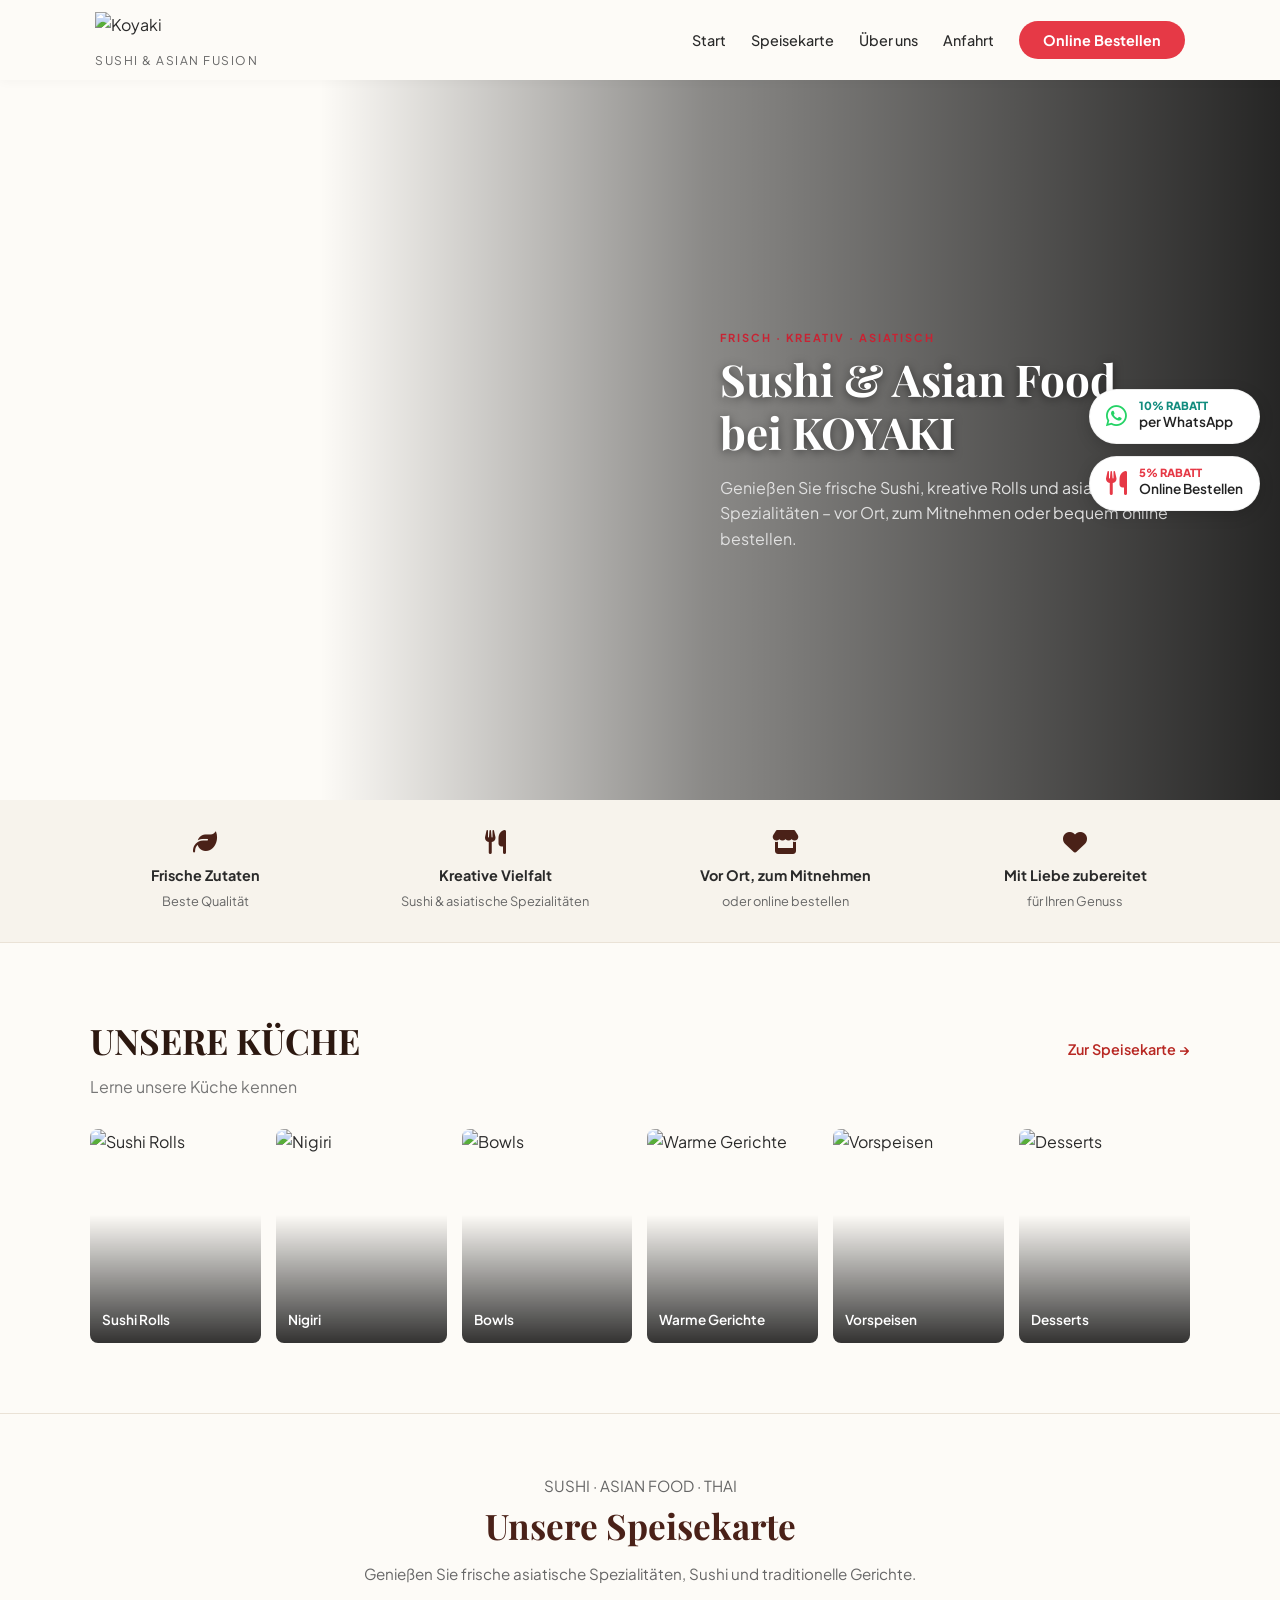
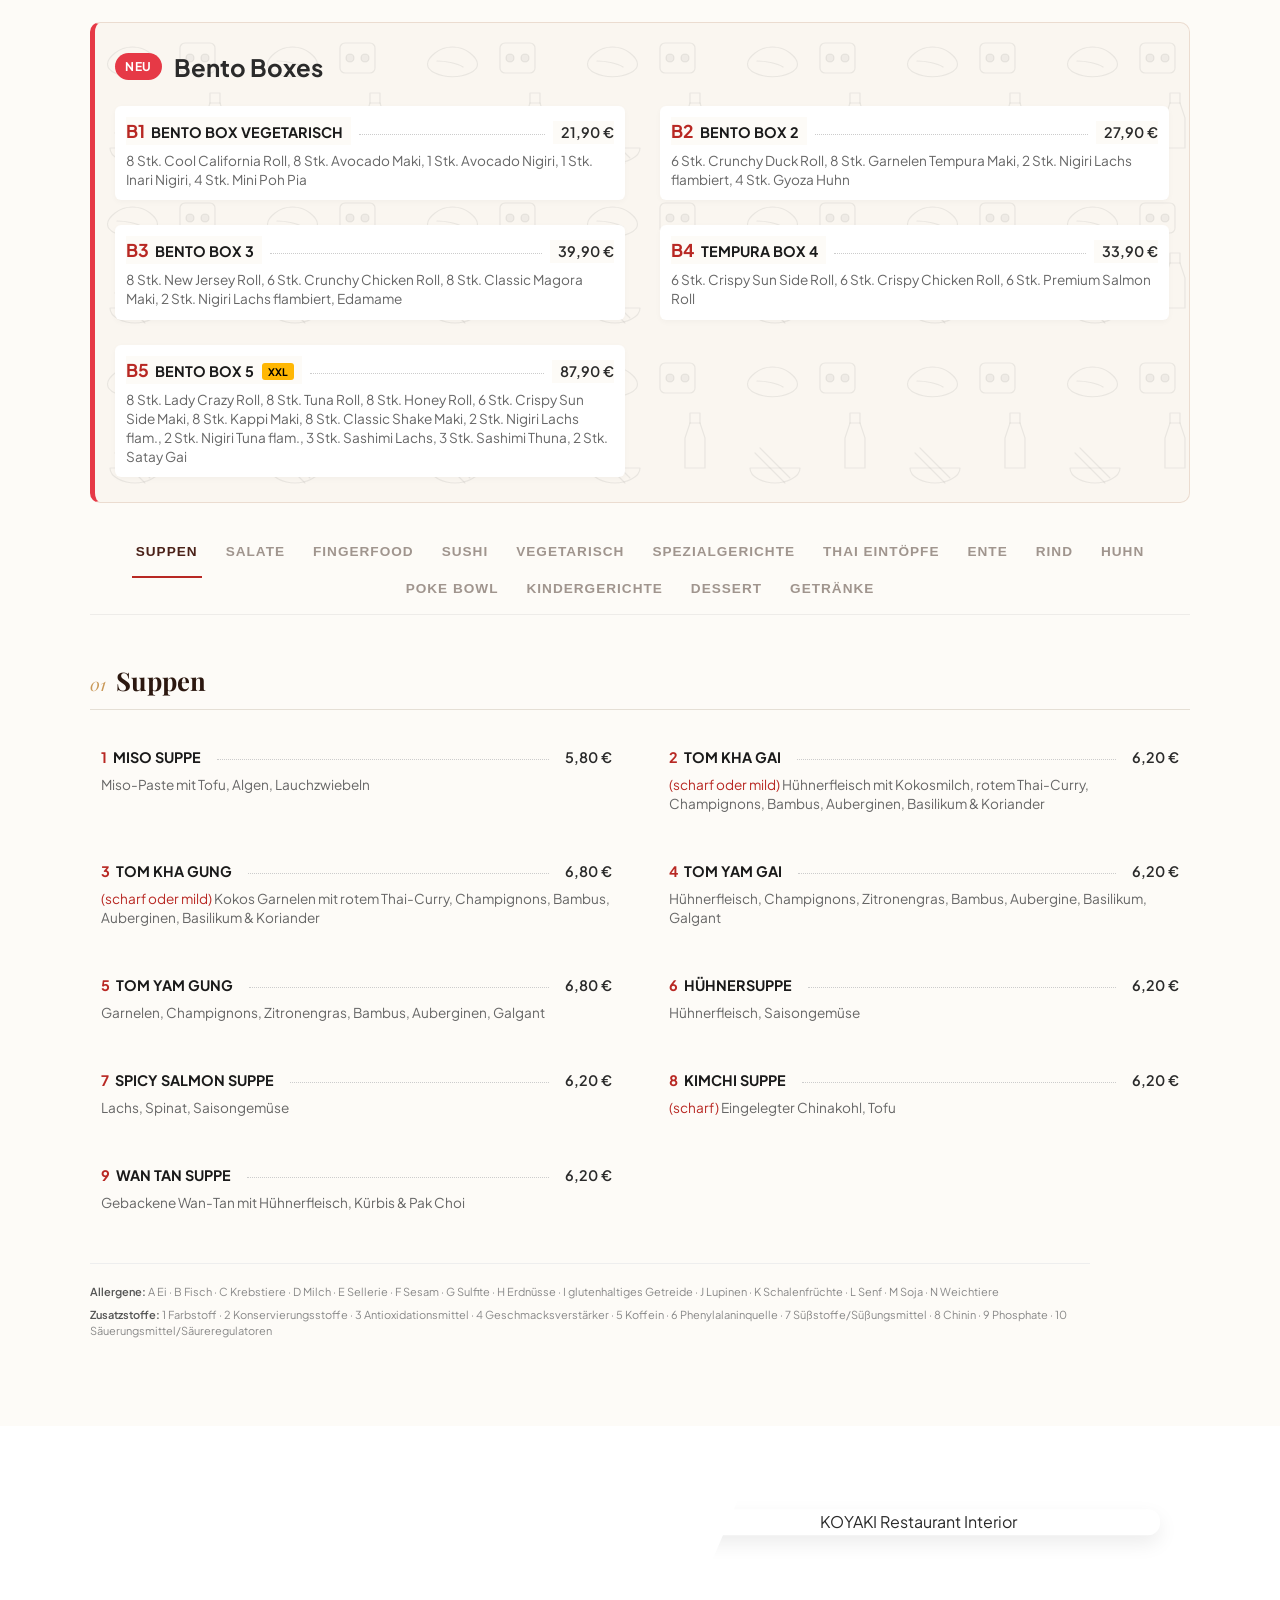
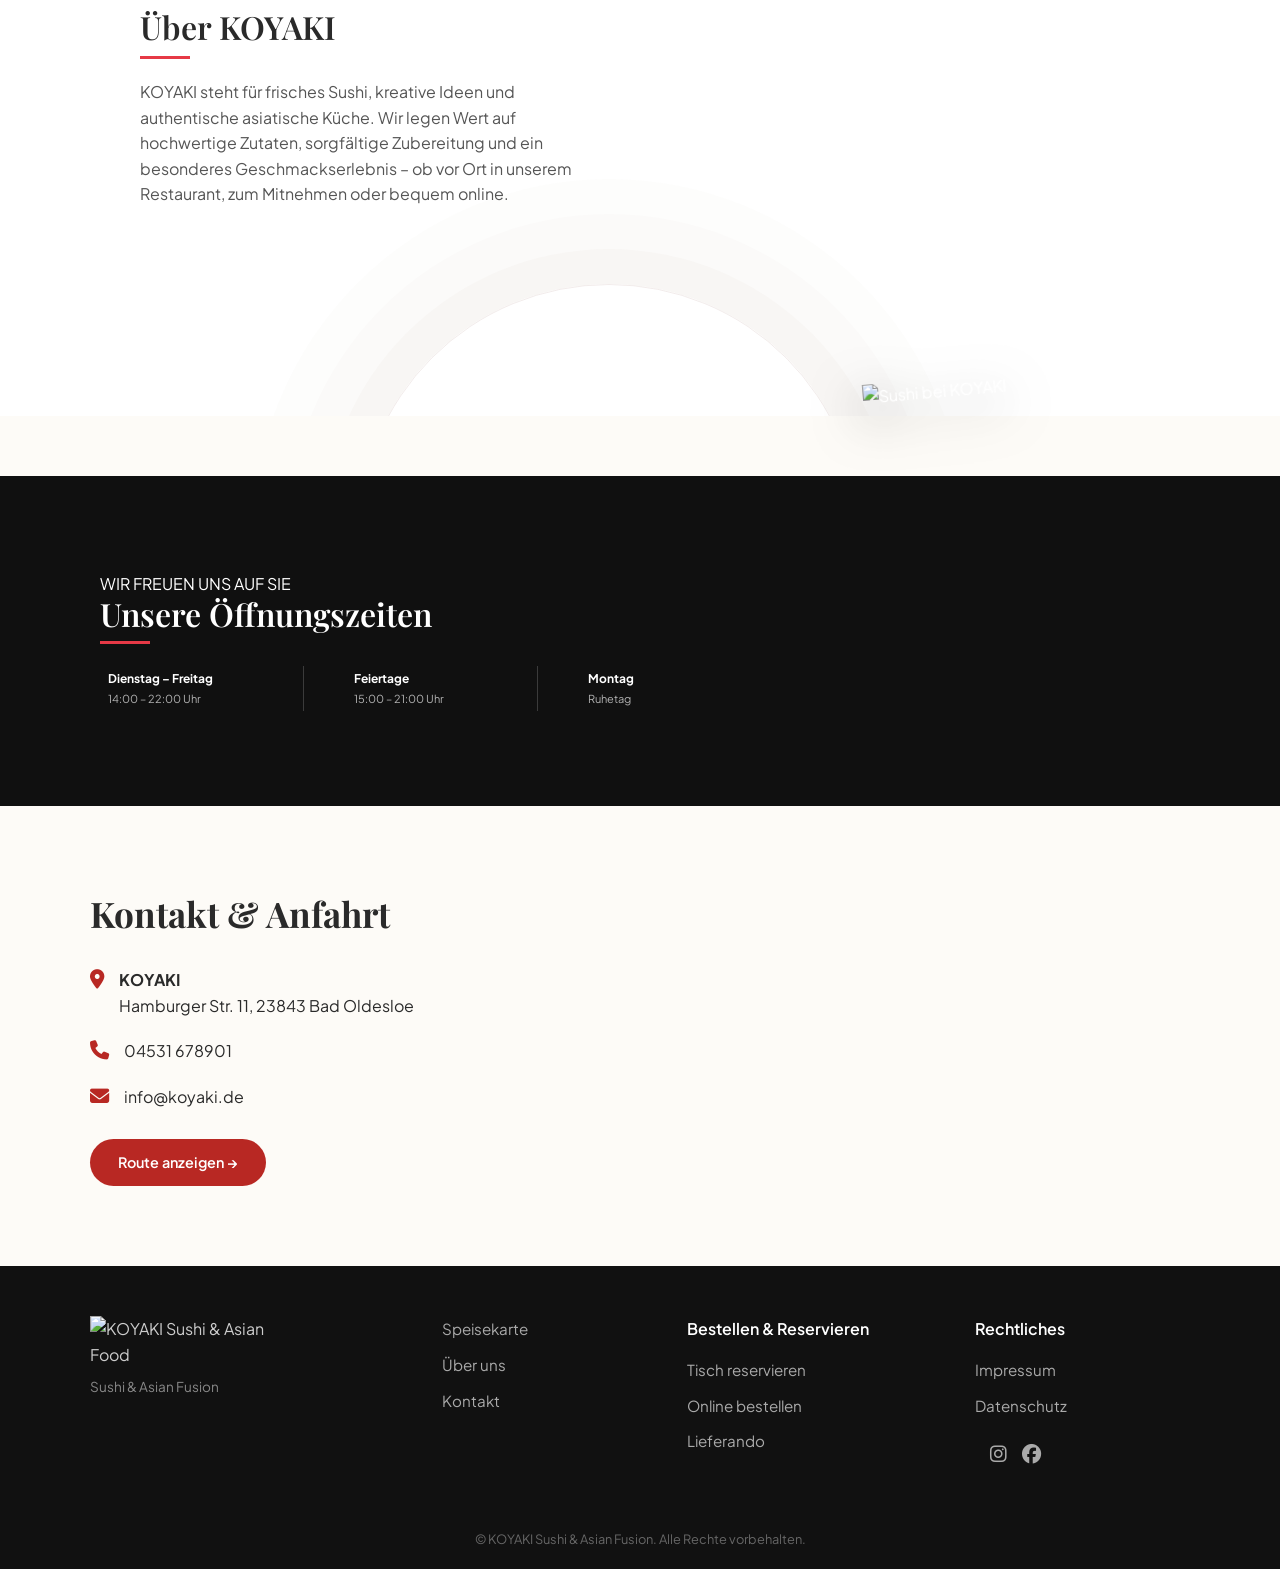
==== index.html @ 08af2865 "Add files via upload" ====
<!DOCTYPE html>
<html lang="de">
<head>
  <meta charset="UTF-8">
  <meta name="viewport" content="width=device-width, initial-scale=1.0">
  <title>KOYAKI - Sushi & Asian Food</title>
  
  <!-- Fonts & Icons -->
  <link rel="preconnect" href="https://fonts.googleapis.com">
  <link rel="preconnect" href="https://fonts.gstatic.com" crossorigin>
  <link href="https://fonts.googleapis.com/css2?family=Playfair+Display:ital,wght@0,400;0,600;0,700;1,400&family=Plus+Jakarta+Sans:wght@300;400;500;600;700&display=swap" rel="stylesheet">
  <link rel="stylesheet" href="https://cdnjs.cloudflare.com/ajax/libs/font-awesome/6.4.0/css/all.min.css">
  
  <!-- CSS -->
  <link rel="stylesheet" href="style.css">
</head>
<body>

  <!-- HEADER / NAVBAR -->
 <nav class="navbar">
  <div class="nav-container">
    <a href="#" class="logo">
      <!-- Loqonuzun qovluqdakÄ± real yolunu yazÄ±n -->
      <img src="images/koyaki-logo.png" alt="Koyaki" class="logo-img">
      <span class="logo-subtitle">Sushi & Asian Fusion</span>
    </a>
    
    <button class="mobile-menu-btn" id="mobileMenuBtn" aria-label="Menu">
      <span></span>
      <span></span>
      <span></span>
    </button>

    <div class="nav-links" id="navLinks">
      <a href="#start">Start</a>
      <a href="#speisekarte">Speisekarte</a>
      <a href="#about">Über uns</a>
      <a href="#contact">Anfahrt</a>

      <a href="https://koyaki.order-smart.de" class="nav-btn-online">
    Online Bestellen
  </a>
</nav>
    </div>
  </div>
</nav>

  </header>

  <!-- HERO SECTION -->
<section class="hero">
  <div class="hero-container">
    <div class="hero-content">
      <span class="sub-title">FRISCH · KREATIV · ASIATISCH</span>
      <h1>Sushi & Asian Food <br>bei KOYAKI</h1>
      <p>Genießen Sie frische Sushi, kreative Rolls und asiatische Spezialitäten – vor Ort, zum Mitnehmen oder bequem online bestellen.</p>
    </div>
  </div>
</section>

  <!-- FEATURES BAR -->
  <section class="features-bar">
    <div class="features-container">
      <div class="feature-item">
        <i class="fa-solid fa-leaf"></i>
        <h4>Frische Zutaten</h4>
        <p>Beste Qualität</p>
      </div>
      <div class="feature-item">
        <i class="fa-solid fa-utensils"></i>
        <h4>Kreative Vielfalt</h4>
        <p>Sushi & asiatische Spezialitäten</p>
      </div>
      <div class="feature-item">
        <i class="fa-solid fa-store"></i>
        <h4>Vor Ort, zum Mitnehmen</h4>
        <p>oder online bestellen</p>
      </div>
      <div class="feature-item">
        <i class="fa-solid fa-heart"></i>
        <h4>Mit Liebe zubereitet</h4>
        <p>für Ihren Genuss</p>
      </div>
    </div>
  </section>

  <!-- UNSERE HIGHLIGHTS -->
  <section class="highlights-section" id="highlights">
    <div class="container">
      <div class="section-header">
  <div class="section-title-group">
    <h2>UNSERE KÜCHE</h2>
    <p>Lerne unsere Küche kennen</p>
  </div>

  <a href="#speisekarte" class="link-more">
    Zur Speisekarte &rarr;
  </a>
</div>
      <div class="highlights-grid">
        <div class="highlight-card">
          <img src="images/koyaki_01.jpg" alt="Sushi Rolls">
          <div class="card-overlay"><span>Sushi Rolls</span></div>
        </div>
        <div class="highlight-card">
          <img src="images/koyaki_02.jpg" alt="Nigiri">
          <div class="card-overlay"><span>Nigiri</span></div>
        </div>
        <div class="highlight-card">
          <img src="images/koyaki_03.jpg" alt="Bowls">
          <div class="card-overlay"><span>Bowls</span></div>
        </div>
        <div class="highlight-card">
          <img src="images/koyaki_04.jpg" alt="Warme Gerichte">
          <div class="card-overlay"><span>Warme Gerichte</span></div>
        </div>
        <div class="highlight-card">
          <img src="images/koyaki_06.jpg" alt="Vorspeisen">
          <div class="card-overlay"><span>Vorspeisen</span></div>
        </div>
        <div class="highlight-card">
          <img src="images/koyaki_09.jpg" alt="Desserts">
          <div class="card-overlay"><span>Desserts</span></div>
        </div>
      </div>
    </div>
  </section>

<!-- =====================================================
     SPEISEKARTE
===================================================== -->

<section class="speisekarte" id="speisekarte">

  <div class="menu-container">

    <div class="menu-intro">
      <p class="section-kicker">SUSHI · ASIAN FOOD · THAI</p>
      <h2>Unsere Speisekarte</h2>
      <p>
        Genießen Sie frische asiatische Spezialitäten,
        Sushi und traditionelle Gerichte.
      </p>
    </div>
<!-- BENTO BOXES - AÃ‡IQ VÆ Ã–ZÆL BLOK -->
<div class="bento-featured-section">

  
  <div class="bento-header-title">
    <span class="badge-neu">NEU</span>
    <h3>Bento Boxes</h3>
  </div>

  <div class="menu-grid">
    <!-- B1 -->
    <article class="menu-item bento-item">
      <div class="item-top">
        <h4><b>B1</b> Bento Box Vegetarisch</h4>
        <div class="item-dots"></div>
        <span class="item-price">21,90 €</span>
      </div>
      <p>8 Stk. Cool California Roll, 8 Stk. Avocado Maki, 1 Stk. Avocado Nigiri, 1 Stk. Inari Nigiri, 4 Stk. Mini Poh Pia</p>
    </article>

    <!-- B2 -->
    <article class="menu-item bento-item">
      <div class="item-top">
        <h4><b>B2</b> Bento Box 2</h4>
        <div class="item-dots"></div>
        <span class="item-price">27,90 €</span>
      </div>
      <p>6 Stk. Crunchy Duck Roll, 8 Stk. Garnelen Tempura Maki, 2 Stk. Nigiri Lachs flambiert, 4 Stk. Gyoza Huhn</p>
    </article>

    <!-- B3 -->
    <article class="menu-item bento-item">
      <div class="item-top">
        <h4><b>B3</b> Bento Box 3</h4>
        <div class="item-dots"></div>
        <span class="item-price">39,90 €</span>
      </div>
      <p>8 Stk. New Jersey Roll, 6 Stk. Crunchy Chicken Roll, 8 Stk. Classic Magora Maki, 2 Stk. Nigiri Lachs flambiert, Edamame</p>
    </article>

    <!-- B4 -->
    <article class="menu-item bento-item">
      <div class="item-top">
        <h4><b>B4</b> Tempura Box 4</h4>
        <div class="item-dots"></div>
        <span class="item-price">33,90 €</span>
      </div>
      <p>6 Stk. Crispy Sun Side Roll, 6 Stk. Crispy Chicken Roll, 6 Stk. Premium Salmon Roll</p>
    </article>

    <!-- B5 -->
    <article class="menu-item bento-item bento-highlight">
      <div class="item-top">
        <h4><b>B5</b> Bento Box 5 <span class="vip-tag">XXL</span></h4>
        <div class="item-dots"></div>
        <span class="item-price">87,90 €</span>
      </div>
      <p>8 Stk. Lady Crazy Roll, 8 Stk. Tuna Roll, 8 Stk. Honey Roll, 6 Stk. Crispy Sun Side Maki, 8 Stk. Kappi Maki, 8 Stk. Classic Shake Maki, 2 Stk. Nigiri Lachs flam., 2 Stk. Nigiri Tuna flam., 3 Stk. Sashimi Lachs, 3 Stk. Sashimi Thuna, 2 Stk. Satay Gai</p>
    </article>
  </div>
</div>

    <!-- =====================================================
         KATEGORIEN
    ====================================================== -->

    <nav class="menu-nav">
      <button class="menu-nav-item active" data-category="suppen">Suppen</button>
      <button class="menu-nav-item" data-category="salate">Salate</button>
      <button class="menu-nav-item" data-category="fingerfood">Fingerfood</button>
      <button class="menu-nav-item" data-category="sushi">Sushi</button>
      <button class="menu-nav-item" data-category="vegetarisch">Vegetarisch</button>
      <button class="menu-nav-item" data-category="spezialgerichte">Spezialgerichte</button>
      <button class="menu-nav-item" data-category="thai">Thai Eintöpfe</button>
      <button class="menu-nav-item" data-category="ente">Ente</button>
      <button class="menu-nav-item" data-category="rind">Rind</button>
      <button class="menu-nav-item" data-category="huhn">Huhn</button>
      <button class="menu-nav-item" data-category="poke">Poke Bowl</button>
      <button class="menu-nav-item" data-category="kinder">Kindergerichte</button>
      <button class="menu-nav-item" data-category="dessert">Dessert</button>
      <button class="menu-nav-item" data-category="getraenke">Getränke</button>
    </nav>


    <!-- =====================================================
         01 SUPPEN
    ====================================================== -->

    <div class="menu-category active" id="suppen">

      <div class="category-heading">
        <span>01</span>
        <h3>Suppen</h3>
      </div>

      <div class="menu-grid">

        <article class="menu-item">
          <div class="item-top">
            <h4><b>1</b> Miso Suppe</h4>
            <div class="item-dots"></div>
            <span class="item-price">5,80 €</span>
          </div>
          <p>Miso-Paste mit Tofu, Algen, Lauchzwiebeln</p>
        </article>

        <article class="menu-item">
          <div class="item-top">
            <h4><b>2</b> Tom Kha Gai</h4>
            <div class="item-dots"></div>
            <span class="item-price">6,20 €</span>
          </div>
          <p><em>(scharf oder mild)</em> Hühnerfleisch mit Kokosmilch, rotem Thai-Curry, Champignons, Bambus, Auberginen, Basilikum &amp; Koriander</p>
        </article>

        <article class="menu-item">
          <div class="item-top">
            <h4><b>3</b> Tom Kha Gung</h4>
            <div class="item-dots"></div>
            <span class="item-price">6,80 €</span>
          </div>
          <p><em>(scharf oder mild)</em> Kokos Garnelen mit rotem Thai-Curry, Champignons, Bambus, Auberginen, Basilikum &amp; Koriander</p>
        </article>

        <article class="menu-item">
          <div class="item-top">
            <h4><b>4</b> Tom Yam Gai</h4>
            <div class="item-dots"></div>
            <span class="item-price">6,20 €</span>
          </div>
          <p>Hühnerfleisch, Champignons, Zitronengras, Bambus, Aubergine, Basilikum, Galgant</p>
        </article>

        <article class="menu-item">
          <div class="item-top">
            <h4><b>5</b> Tom Yam Gung</h4>
            <div class="item-dots"></div>
            <span class="item-price">6,80 €</span>
          </div>
          <p>Garnelen, Champignons, Zitronengras, Bambus, Auberginen, Galgant</p>
        </article>

        <article class="menu-item">
          <div class="item-top">
            <h4><b>6</b> Hühnersuppe</h4>
            <div class="item-dots"></div>
            <span class="item-price">6,20 €</span>
          </div>
          <p>Hühnerfleisch, Saisongemüse</p>
        </article>

        <article class="menu-item">
          <div class="item-top">
            <h4><b>7</b> Spicy Salmon Suppe</h4>
            <div class="item-dots"></div>
            <span class="item-price">6,20 €</span>
          </div>
          <p>Lachs, Spinat, Saisongemüse</p>
        </article>

        <article class="menu-item">
          <div class="item-top">
            <h4><b>8</b> Kimchi Suppe</h4>
            <div class="item-dots"></div>
            <span class="item-price">6,20 €</span>
          </div>
          <p><em>(scharf)</em> Eingelegter Chinakohl, Tofu</p>
        </article>

        <article class="menu-item">
          <div class="item-top">
            <h4><b>9</b> Wan Tan Suppe</h4>
            <div class="item-dots"></div>
            <span class="item-price">6,20 €</span>
          </div>
          <p>Gebackene Wan-Tan mit Hühnerfleisch, Kürbis &amp; Pak Choi</p>
        </article>

      </div>
    </div>


    <!-- =====================================================
         02 SALATE
    ====================================================== -->

    <div class="menu-category" id="salate">

      <div class="category-heading">
        <span>02</span>
        <h3>Salate</h3>
      </div>

      <div class="menu-grid">

        <article class="menu-item">
          <div class="item-top">
            <h4><b>10</b> Wakame-Salat</h4>
            <div class="item-dots"></div>
            <span class="item-price">8,00 €</span>
          </div>
          <p>Gurken, Sesam, Teriyaki-Sauce</p>
        </article>

        <article class="menu-item">
          <div class="item-top">
            <h4><b>11</b> Spargel Lachs Salat</h4>
            <div class="item-dots"></div>
            <span class="item-price">10,20 €</span>
          </div>
          <p>Angebratene Lachsscheiben, marinierter grüner Spargel, Gurken, Avocado, Rogen Creme-Sauce</p>
        </article>

        <article class="menu-item">
          <div class="item-top">
            <h4><b>12</b> Yam Gai Salat</h4>
            <div class="item-dots"></div>
            <span class="item-price">8,90 €</span>
          </div>
          <p>Hühnerfleisch mit Gurken, Tomaten, Zwiebeln &amp; Karotten im Zitronensaft</p>
        </article>

        <article class="menu-item">
          <div class="item-top">
            <h4><b>13</b> Mango Salat</h4>
            <div class="item-dots"></div>
            <span class="item-price">8,90 €</span>
          </div>
          <p>Paprika, rote Zwiebeln, Apfel, Erdnuss &amp; Koriander</p>
        </article>

        <article class="menu-item">
          <div class="item-top">
            <h4><b>14</b> Yambunsen</h4>
            <div class="item-dots"></div>
            <span class="item-price">10,20 €</span>
          </div>
          <p>Thai Glasnudel Salat mit Glasnudeln, Gurke, Garnelen (2 Stk.), rote Zwiebeln, Lauch, Erdnüsse, Limettensaft &amp; Koriander</p>
        </article>

        <article class="menu-item">
          <div class="item-top">
            <h4><b>15</b> Kimchi Salat</h4>
            <div class="item-dots"></div>
            <span class="item-price">5,90 €</span>
          </div>
          <p>Eingelegter Chinakohl <em>(scharf)</em></p>
        </article>

      </div>
    </div>


    <!-- =====================================================
         03 FINGERFOOD
    ====================================================== -->

    <div class="menu-category" id="fingerfood">

      <div class="category-heading">
        <span>03</span>
        <h3>Fingerfood</h3>
      </div>

      <div class="menu-grid">

        <article class="menu-item">
          <div class="item-top">
            <h4><b>20</b> Edamame</h4>
            <div class="item-dots"></div>
            <span class="item-price">5,80 €</span>
          </div>
          <p>Gedünstete junge Sojabohnen</p>
        </article>

        <article class="menu-item">
          <div class="item-top">
            <h4><b>21</b> Gebackene Wan-Tan</h4>
            <div class="item-dots"></div>
            <span class="item-price">6,80 €</span>
          </div>
          <p>5 Stück</p>
        </article>

        <article class="menu-item">
          <div class="item-top">
            <h4><b>22</b> Gebackene Scampi</h4>
            <div class="item-dots"></div>
            <span class="item-price">10,20 €</span>
          </div>
          <p>5 Stück</p>
        </article>

        <article class="menu-item">
          <div class="item-top">
            <h4><b>24</b> Mini Frühlingsrollen</h4>
            <div class="item-dots"></div>
            <span class="item-price">5,00 €</span>
          </div>
          <p>7 Stk., frittierte Mini-Gemüserollen mit exotischer Sauce</p>
        </article>

        <article class="menu-item">
          <div class="item-top">
            <h4><b>25</b> Gyoza Veggie</h4>
            <div class="item-dots"></div>
            <span class="item-price">6,30 €</span>
          </div>
          <p>6 Stk., frittierte gefüllte Gemüse-Teigtaschen mit exotischer Sauce</p>
        </article>

        <article class="menu-item">
          <div class="item-top">
            <h4><b>26</b> Satay Gai</h4>
            <div class="item-dots"></div>
            <span class="item-price">8,40 €</span>
          </div>
          <p>Mariniertes Hühnerbrustfilet am Spieß mit gelbem Curry &amp; Erdnuss-Sauce</p>
        </article>

        <article class="menu-item">
          <div class="item-top">
            <h4><b>27</b> Gyoza Huhn</h4>
            <div class="item-dots"></div>
            <span class="item-price">8,90 €</span>
          </div>
          <p>6 Stk. mit Hühnerfleisch</p>
        </article>

      </div>
    </div>


    <!-- =====================================================
         04 SUSHI
    ====================================================== -->

    <div class="menu-category" id="sushi">

      <div class="category-heading">
        <span>04</span>
        <h3>Sushi</h3>
      </div>


      <!-- NIGIRI -->

      <h4 class="menu-subtitle">Nigiri <span>2 Stück</span></h4>

      <div class="menu-grid">

        <article class="menu-item"><div class="item-top"><h4><b>30</b> Shake</h4><div class="item-dots"></div><span class="item-price">5,00 €</span></div><p>Lachs</p></article>

        <article class="menu-item"><div class="item-top"><h4><b>31</b> Maguro</h4><div class="item-dots"></div><span class="item-price">6,00 €</span></div><p>Thunfisch</p></article>

        <article class="menu-item"><div class="item-top"><h4><b>32</b> Ebi</h4><div class="item-dots"></div><span class="item-price">5,00 €</span></div><p>Hummerkrabben</p></article>

        <article class="menu-item"><div class="item-top"><h4><b>33</b> Hamachi</h4><div class="item-dots"></div><span class="item-price">5,00 €</span></div><p>Königsfisch</p></article>

        <article class="menu-item"><div class="item-top"><h4><b>34</b> Unagi</h4><div class="item-dots"></div><span class="item-price">7,20 €</span></div><p>Aal</p></article>

        <article class="menu-item"><div class="item-top"><h4><b>35</b> Kanibo</h4><div class="item-dots"></div><span class="item-price">5,00 €</span></div><p>Krebsfleisch</p></article>

        <article class="menu-item"><div class="item-top"><h4><b>36</b> Tobiko</h4><div class="item-dots"></div><span class="item-price">7,00 €</span></div><p>Fischrogen</p></article>

        <article class="menu-item"><div class="item-top"><h4><b>37</b> Kanisuja</h4><div class="item-dots"></div><span class="item-price">5,00 €</span></div><p>Avocado</p></article>

        <article class="menu-item"><div class="item-top"><h4><b>38</b> Tako</h4><div class="item-dots"></div><span class="item-price">5,00 €</span></div><p>Oktopus</p></article>

        <article class="menu-item"><div class="item-top"><h4><b>40</b> Garnelen Tempura</h4><div class="item-dots"></div><span class="item-price">7,20 €</span></div></article>

        <article class="menu-item"><div class="item-top"><h4><b>41</b> Inari Tofu</h4><div class="item-dots"></div><span class="item-price">5,00 €</span></div></article>

      </div>


      <!-- MAKI -->

      <h4 class="menu-subtitle">Maki</h4>

      <div class="menu-grid">

        <article class="menu-item"><div class="item-top"><h4><b>50</b> Kappa</h4><div class="item-dots"></div><span class="item-price">5,50 €</span></div><p>Gurke</p></article>

        <article class="menu-item"><div class="item-top"><h4><b>51</b> Kanisuja</h4><div class="item-dots"></div><span class="item-price">5,50 €</span></div><p>Avocado</p></article>

        <article class="menu-item"><div class="item-top"><h4><b>52</b> Asparagus</h4><div class="item-dots"></div><span class="item-price">5,50 €</span></div><p>Grüner Spargel</p></article>

        <article class="menu-item"><div class="item-top"><h4><b>53</b> Shake</h4><div class="item-dots"></div><span class="item-price">7,00 €</span></div><p>Lachs</p></article>

        <article class="menu-item"><div class="item-top"><h4><b>54</b> Maguro</h4><div class="item-dots"></div><span class="item-price">7,20 €</span></div><p>Thunfisch</p></article>

        <article class="menu-item"><div class="item-top"><h4><b>55</b> Kanibo</h4><div class="item-dots"></div><span class="item-price">5,50 €</span></div><p>Krebsfleisch</p></article>

        <article class="menu-item"><div class="item-top"><h4><b>56</b> Classic Shake</h4><div class="item-dots"></div><span class="item-price">7,50 €</span></div><p>Lachs, Avocado</p></article>

        <article class="menu-item"><div class="item-top"><h4><b>57</b> Classic Maguro</h4><div class="item-dots"></div><span class="item-price">8,00 €</span></div><p>Thunfisch, Avocado</p></article>

        <article class="menu-item"><div class="item-top"><h4><b>58</b> Garnelen Tempura</h4><div class="item-dots"></div><span class="item-price">8,10 €</span></div></article>

        <article class="menu-item"><div class="item-top"><h4><b>59</b> Unagi</h4><div class="item-dots"></div><span class="item-price">7,40 €</span></div><p>Aal</p></article>

      </div>


      <!-- VEGETARISCHE ROLLS -->

      <h4 class="menu-subtitle">Vegetarisch Roll <span>8 Stück</span></h4>

      <div class="menu-grid">

        <article class="menu-item"><div class="item-top"><h4><b>60</b> Green Veggie Roll</h4><div class="item-dots"></div><span class="item-price">11,90 €</span></div><p>Spargel-Tempura, Gurke, Avocado-Topping, Sesam</p></article>

        <article class="menu-item"><div class="item-top"><h4><b>61</b> Cool California Roll</h4><div class="item-dots"></div><span class="item-price">10,50 €</span></div><p>Gurke, Avocado, Frischkäse, Sesam-Topping</p></article>

        <article class="menu-item"><div class="item-top"><h4><b>62</b> Mango Roll</h4><div class="item-dots"></div><span class="item-price">10,50 €</span></div><p>Gurke, Avocado, Rucola, Frischkäse, Mango</p></article>

        <article class="menu-item"><div class="item-top"><h4><b>63</b> Honey Roll</h4><div class="item-dots"></div><span class="item-price">12,90 €</span></div><p>Süßkartoffel, Gurke, Avocado, Shiso Leaves-Topping, hausgem. Soße</p></article>

      </div>


      <!-- SPECIAL ROLL -->

      <h4 class="menu-subtitle">Special Roll</h4>

      <div class="menu-grid">

        <article class="menu-item"><div class="item-top"><h4><b>70</b> California Roll <small>8 Stk.</small></h4><div class="item-dots"></div><span class="item-price">10,90 €</span></div><p>Krebsfleisch, Gurke, Avocado, Rogen, Sesam</p></article>

        <article class="menu-item"><div class="item-top"><h4><b>71</b> Shake California Roll <small>8 Stk.</small></h4><div class="item-dots"></div><span class="item-price">11,00 €</span></div><p>Lachs, Gurke, Avocado, Rogen, Sesam</p></article>

        <article class="menu-item"><div class="item-top"><h4><b>72</b> Tuna Roll <small>8 Stk.</small></h4><div class="item-dots"></div><span class="item-price">12,00 €</span></div><p>Thunfisch, Gurke, Avocado, Rogen, Sesam</p></article>

        <article class="menu-item"><div class="item-top"><h4><b>73</b> Lady Crazy Roll <small>8 Stk.</small></h4><div class="item-dots"></div><span class="item-price">12,90 €</span></div><p>Marinierter Lachs, Avocado, Gurke, Lachs-Topping, Mayo, Teriyaki-Soße</p></article>

        <article class="menu-item"><div class="item-top"><h4><b>74</b> Funny-Men Roll <small>8 Stk.</small></h4><div class="item-dots"></div><span class="item-price">12,90 €</span></div><p>Avocado, Tempura Paperoni, Gurke, Teriyaki, Tuna-Topping</p></article>

        <article class="menu-item"><div class="item-top"><h4><b>75</b> Boston Roll <small>8 Stk.</small></h4><div class="item-dots"></div><span class="item-price">13,90 €</span></div><p>Krebsfleisch-Tempura, Gurke, Avocado, Spicy-Tuna-Tatar flambiert, Mayo, Teriyaki-Sauce</p></article>

        <article class="menu-item"><div class="item-top"><h4><b>78</b> Crunchy Ducks Roll <small>6 Stk.</small></h4><div class="item-dots"></div><span class="item-price">13,20 €</span></div><p>Tempura-Ente, Gurke, Avocado, hausgem. Soße</p></article>

        <article class="menu-item"><div class="item-top"><h4><b>79</b> Crunchy Chicken Roll <small>6 Stk.</small></h4><div class="item-dots"></div><span class="item-price">11,90 €</span></div><p>Hähnchenbrustfilet-Tempura, Gurke, Avocado, Teriyaki, hausgem. Soße</p></article>

        <article class="menu-item"><div class="item-top"><h4><b>80</b> Texex Roll <small>8 Stk.</small></h4><div class="item-dots"></div><span class="item-price">14,90 €</span></div><p>Garnelen Tempura, Avocado, Gurke, flambierter Beef, hausgem. Soße</p></article>

        <article class="menu-item"><div class="item-top"><h4><b>81</b> New Jersey Roll <small>8 Stk.</small></h4><div class="item-dots"></div><span class="item-price">14,90 €</span></div><p>Garnelen Tempura, Avocado, Gurke, Topping, flambierter Lachs &amp; hausgem. Soße</p></article>

        <article class="menu-item"><div class="item-top"><h4><b>82</b> Black Rolls <small>8 Stk.</small></h4><div class="item-dots"></div><span class="item-price">14,90 €</span></div><p>Garnelen Tempura, Avocado, Gurke, Topping flambierter Thunfisch, Rogen &amp; hausgem. Soße</p></article>

        <article class="menu-item"><div class="item-top"><h4><b>83</b> Hot Salmon Rolls <small>8 Stk.</small></h4><div class="item-dots"></div><span class="item-price">14,90 €</span></div><p>Crunchy Lachs, Gurke, Frischkäse, Topping Avocado &amp; pikanter Dip</p></article>

        <article class="menu-item"><div class="item-top"><h4><b>84</b> Sakura Rolls <small>8 Stk.</small></h4><div class="item-dots"></div><span class="item-price">15,90 €</span></div><p>Süßkartoffel, Frischkäse, Lachs, Topping: flambierter Unagi, Teriyaki-Sauce</p></article>

      </div>


      <!-- CRISPY -->

      <h4 class="menu-subtitle">Crispy Tempura Roll <span>6 Stück</span></h4>

      <div class="menu-grid">

        <article class="menu-item"><div class="item-top"><h4><b>90</b> Crispy Veggie Roll</h4><div class="item-dots"></div><span class="item-price">11,90 €</span></div><p>Spargel, Avocado, Gurke, Süßkartoffel, Haussoße</p></article>

        <article class="menu-item"><div class="item-top"><h4><b>91</b> Crispy Sun Sine Roll</h4><div class="item-dots"></div><span class="item-price">12,90 €</span></div><p>Gurke, geback. Scampi, Avocado mit Mayo, Teriyaki-Soße</p></article>

        <article class="menu-item"><div class="item-top"><h4><b>92</b> Crispy Chicken Roll</h4><div class="item-dots"></div><span class="item-price">12,90 €</span></div><p>Geback. Hähnchen, Avocado, Gurke, Mayo, Teriyaki-Soße</p></article>

        <article class="menu-item"><div class="item-top"><h4><b>93</b> Premium Salmon Roll</h4><div class="item-dots"></div><span class="item-price">12,90 €</span></div><p>Marinierter Lachs, Avocado, Gurke, hausgemachter Dip</p></article>

        <article class="menu-item"><div class="item-top"><h4><b>94</b> Premium Tuna Roll</h4><div class="item-dots"></div><span class="item-price">12,90 €</span></div><p>Marinierter Thunfischtatar, Avocado, Gurke, hausgem. Dip</p></article>

        <article class="menu-item">
          <div class="item-top">
            <h4><b>95</b> Mini Crispy Tepbura Rolle</h4>
          </div>
          <p>
            Mit Lachs – <strong>7,50 €</strong><br>
            Mit Thunfisch – <strong>8,50 €</strong><br>
            Mit Spargel, Avocado – <strong>7,50 €</strong><br>
            Mit Krebsfleisch – <strong>7,50 €</strong><br>
            Mit Lachs Avocado – <strong>8,50 €</strong>
          </p>
        </article>

      </div>


      <!-- SASHIMI -->

      <h4 class="menu-subtitle">Sashimi <span>6 / 12 Stück</span></h4>

      <div class="menu-grid">

        <article class="menu-item"><div class="item-top"><h4><b>100</b> Shake</h4><div class="item-dots"></div><span class="item-price">13,50 € / 22,90 €</span></div><p>Lachs</p></article>

        <article class="menu-item"><div class="item-top"><h4><b>101</b> Maguro</h4><div class="item-dots"></div><span class="item-price">14,30 € / 24,90 €</span></div><p>Thunfisch</p></article>

        <article class="menu-item"><div class="item-top"><h4><b>102</b> Hamachi</h4><div class="item-dots"></div><span class="item-price">14,30 € / 24,90 €</span></div><p>Königsfisch</p></article>

        <article class="menu-item"><div class="item-top"><h4><b>103</b> Mix Sashimi</h4><div class="item-dots"></div><span class="item-price">14,00 € / 23,90 €</span></div></article>

      </div>


      <!-- FREESTYLE -->

      <h4 class="menu-subtitle">Sushi Freestyle</h4>

      <div class="menu-grid">

        <article class="menu-item"><div class="item-top"><h4><b>110</b> Sushi Freestyle I</h4><div class="item-dots"></div><span class="item-price">19,90 €</span></div><p>15 Stk. / 1 Person</p></article>

        <article class="menu-item"><div class="item-top"><h4><b>111</b> Sushi Freestyle II</h4><div class="item-dots"></div><span class="item-price">35,90 €</span></div><p>35 Stk. / 2 Personen</p></article>

        <article class="menu-item"><div class="item-top"><h4><b>112</b> Sushi Freestyle III</h4><div class="item-dots"></div><span class="item-price">48,90 €</span></div><p>50 Stk. / 3 Personen</p></article>

      </div>


      <!-- BOX -->

      <h4 class="menu-subtitle">Sushi Box</h4>

      <div class="menu-grid">

        <article class="menu-item">
          <div class="item-top"><h4><b>120</b> Salmon Box</h4><div class="item-dots"></div><span class="item-price">20,90 €</span></div>
          <p>8 Lachs Rainbow (Avocado, Gurke, Frischkäse, Rucola), 4 Lachs Nigiri + 4 Lachs Sashimi</p>
        </article>

        <article class="menu-item">
          <div class="item-top"><h4><b>121</b> Maguro Box</h4><div class="item-dots"></div><span class="item-price">22,90 €</span></div>
          <p>8 Thunfisch Rainbow (Avocado, Gurke, Frischkäse, Rucola), 4 Thunfisch Nigiri, 4 Thunfisch Sashimi</p>
        </article>

      </div>

    </div>


    <!-- =====================================================
         05 VEGETARISCH
    ====================================================== -->

    <div class="menu-category" id="vegetarisch">

      <div class="category-heading">
        <span>05</span>
        <h3>Vegetarisch</h3>
      </div>

      <div class="menu-grid">

        <article class="menu-item"><div class="item-top"><h4><b>130</b> Gebratener Tofu</h4><div class="item-dots"></div><span class="item-price">15,90 €</span></div><p>Mit verschiedenen Gemüse</p></article>

        <article class="menu-item"><div class="item-top"><h4><b>131</b> Gemüse Chop Suey</h4><div class="item-dots"></div><span class="item-price">15,90 €</span></div><p>Mit verschiedenen Gemüse</p></article>

        <article class="menu-item"><div class="item-top"><h4><b>132</b> Soi Sam in Kokosmilch</h4><div class="item-dots"></div><span class="item-price">15,90 €</span></div><p>Mit versch. Gemüse, Kokosmilch, Ingwer, Knoblauch, Basilikum, Koriander</p></article>

        <article class="menu-item"><div class="item-top"><h4><b>133</b> Thai Special Soi Sam</h4><div class="item-dots"></div><span class="item-price">16,00 €</span></div><p>Tofu mit versch. Gemüse, Ingwer, Knoblauch, Basilikum, Koriander</p></article>

      </div>
    </div>


    <!-- =====================================================
         06 SPEZIALGERICHTE
    ====================================================== -->

    <div class="menu-category" id="spezialgerichte">

      <div class="category-heading">
        <span>06</span>
        <h3>Spezialgerichte des Hauses</h3>
      </div>

      <div class="menu-grid">

        <article class="menu-item"><div class="item-top"><h4><b>140</b> Familienglück</h4><div class="item-dots"></div><span class="item-price">19,90 €</span></div><p>Mit versch. Fleischsorten, Garnelen, versch. Gemüse</p></article>

        <article class="menu-item"><div class="item-top"><h4><b>141</b> Phad Thai</h4><div class="item-dots"></div><span class="item-price">18,90 €</span></div><p>Gebratene Reisnudel mit 3 versch. Fleischsorten, Garnelen, Pak Choi, Limette, Koriander und Erdnüsse</p></article>

        <article class="menu-item"><div class="item-top"><h4><b>142</b> Chicken Soul (Kochu Jang)</h4><div class="item-dots"></div><span class="item-price">17,90 €</span></div><p><em>Scharf, pikant.</em> Mariniertes Hühnerfleisch in Gochujang Sauce &amp; Saisongemüse (Koreanischer Art)</p></article>

        <article class="menu-item"><div class="item-top"><h4><b>143</b> Bulgogi</h4><div class="item-dots"></div><span class="item-price">18,90 €</span></div><p>Mariniertes Rindfleisch gebraten mit Karotten, Zwiebeln, Lauch (Koreanischer Art)</p></article>

        <article class="menu-item"><div class="item-top"><h4><b>144</b> Nazogi</h4><div class="item-dots"></div><span class="item-price">18,90 €</span></div><p>Gebackene Hähnchen Bälchen mit versch. Gemüse (Koreanischer Art)</p></article>

        <article class="menu-item"><div class="item-top"><h4><b>145</b> Dakgogi</h4><div class="item-dots"></div><span class="item-price">18,90 €</span></div><p><em>Scharf.</em> Geback. Hähnchen Bälchen, Glasnudel, versch. Gemüse, Kor. Chilipasta</p></article>

        <article class="menu-item"><div class="item-top"><h4><b>146</b> Zapze</h4><div class="item-dots"></div><span class="item-price">19,90 €</span></div><p>Gebratene Beef mit Glasnudel, versch. Gemüse (Koreanischer Art)</p></article>

      </div>
    </div>


    <!-- =====================================================
         07 THAI EINTÃ–PFE
    ====================================================== -->

    <div class="menu-category" id="thai">

      <div class="category-heading">
        <span>07</span>
        <h3>Thai Eintöpfe</h3>
      </div>

      <div class="menu-grid">

        <article class="menu-item"><div class="item-top"><h4><b>150</b> Gäng Thai Tofu</h4><div class="item-dots"></div><span class="item-price">15,90 €</span></div><p>Rotes Thai-Curry, Paprika, Peperoni, Bambus, Auberginen, Koriander, Basilikum, Champignons, Zitronengras &amp; Zitronenblätter in Kokosmilch</p></article>

        <article class="menu-item"><div class="item-top"><h4><b>151</b> Gäng Thai Gai</h4><div class="item-dots"></div><span class="item-price">16,90 €</span></div><p>Hühnerfleisch, Paprika, Peperoni, rotem Thai-Curry, Bambus, Auberginen, Koriander, Basilikum, Champignons, Zitronengras, Zitronenblätter in Kokosmilch</p></article>

        <article class="menu-item"><div class="item-top"><h4><b>152</b> Pänäng Gai</h4><div class="item-dots"></div><span class="item-price">17,90 €</span></div><p>Hühnerfleisch mit Panang-Thai-Curry, Zitronenblätter, Paprika, Peperoni, Zwiebeln, Erdnüsse &amp; Basilikum in Kokosmilch</p></article>

        <article class="menu-item"><div class="item-top"><h4><b>153</b> Pänäng Nua</h4><div class="item-dots"></div><span class="item-price">18,90 €</span></div><p>Rindfleisch mit Thai-Curry, Zitronenblätter, Zitronen, Paprika, Peperoni, Zwiebeln, Erdnüsse &amp; Basilikum in Kokosmilch</p></article>

        <article class="menu-item"><div class="item-top"><h4><b>154</b> Massaman Gai</h4><div class="item-dots"></div><span class="item-price">17,90 €</span></div><p>Hühnerfleisch mit Thai-Curry, Zitronenblätter, Karotten, Zwiebeln, Kartoffeln, Koriander, geröstete Zwiebeln in Kokosmilch</p></article>

        <article class="menu-item"><div class="item-top"><h4><b>155</b> Massaman Nua</h4><div class="item-dots"></div><span class="item-price">18,80 €</span></div><p>Rindfleisch mit Thai Curry, Zitronenblätter, Karotten, Zwiebeln, Kartoffeln, Koriander, geröstete Zwiebeln in Kokosmilch</p></article>

        <article class="menu-item featured"><div class="item-top"><h4><b>156</b> Gäng Tom Kha Phed</h4><div class="item-dots"></div><span class="item-price">19,90 €</span></div><p>Gebackene Ente mit Gemüse, Tom Kha Thai-Curry, gelbes Thai-Curry, Paprika, Champignons, Zitronengras, Koriander &amp; Basilikum in Kokosmilch</p></article>

      </div>
    </div>


    <!-- =====================================================
         08 ENTE
    ====================================================== -->

    <div class="menu-category" id="ente">

      <div class="category-heading"><span>08</span><h3>Ente</h3></div>

      <div class="menu-grid">

        <article class="menu-item"><div class="item-top"><h4><b>160</b> Ente Süß-Sauer</h4><div class="item-dots"></div><span class="item-price">19,90 €</span></div><p>Knusprige Ente mit Ananas, Apfel, Karotten, Bambus, Paprika &amp; Kohl</p></article>

        <article class="menu-item"><div class="item-top"><h4><b>161</b> Ente mit Gemüse</h4><div class="item-dots"></div><span class="item-price">19,90 €</span></div><p>Knusprige Ente mit versch. Gemüse auf heißer Platte</p></article>

        <article class="menu-item"><div class="item-top"><h4><b>162</b> Ente in Kokosmilch</h4><div class="item-dots"></div><span class="item-price">19,90 €</span></div><p>Entenfleisch mit versch. Gemüse in Kokosmilch</p></article>

        <article class="menu-item"><div class="item-top"><h4><b>163</b> Mango Ente</h4><div class="item-dots"></div><span class="item-price">19,90 €</span></div><p>Gebackene Ente &amp; frischer Mango, Karotten, Paprika, Zwiebeln mit Mango-Sauce &amp; Kokosmilch</p></article>

        <article class="menu-item"><div class="item-top"><h4><b>164</b> Curry Ente</h4><div class="item-dots"></div><span class="item-price">19,90 €</span></div><p>Mit versch. Gemüse, gelbes Curry mit Kokosmilch</p></article>

        <article class="menu-item"><div class="item-top"><h4><b>165</b> Ente mit Erdnuss-Sauce</h4><div class="item-dots"></div><span class="item-price">22,00 €</span></div><p>Mit versch. Gemüse</p></article>

        <article class="menu-item featured"><div class="item-top"><h4><b>166</b> Koyaki Special auf heißer Platte</h4><div class="item-dots"></div><span class="item-price">23,00 €</span></div><p>Knusprige Ente mit Hühnerfleisch, Rind, Garnelen &amp; versch. Gemüse</p></article>

      </div>
    </div>


    <!-- =====================================================
         09 RIND
    ====================================================== -->

    <div class="menu-category" id="rind">

      <div class="category-heading"><span>09</span><h3>Rind</h3></div>

      <div class="menu-grid">

        <article class="menu-item"><div class="item-top"><h4><b>170</b> Nua Phad Gra Prau</h4><div class="item-dots"></div><span class="item-price">18,90 €</span></div><p>Gebratenes Rindfleisch mit Peperoni, Paprika, Zwiebeln, Basilikum, Knoblauch &amp; Koriander</p></article>

        <article class="menu-item"><div class="item-top"><h4><b>171</b> Soi Sam Rind</h4><div class="item-dots"></div><span class="item-price">18,90 €</span></div><p>Rindfleisch mit Soi Sam, Cashewnüssen, Ingwer, Basilikum, versch. Gemüse, Koriander &amp; Knoblauch</p></article>

        <article class="menu-item"><div class="item-top"><h4><b>172</b> Rindfleisch Chop Suey</h4><div class="item-dots"></div><span class="item-price">18,90 €</span></div><p>Mit versch. Gemüse</p></article>

        <article class="menu-item"><div class="item-top"><h4><b>173</b> Rindfleisch mit Zwiebeln</h4><div class="item-dots"></div><span class="item-price">18,90 €</span></div><p>Mit Zwiebeln in Sojasauce</p></article>

        <article class="menu-item"><div class="item-top"><h4><b>174</b> Beef Teriyaki</h4><div class="item-dots"></div><span class="item-price">18,90 €</span></div><p>Mit versch. Gemüse in Teriyakisauce</p></article>

      </div>
    </div>


    <!-- =====================================================
         10 HUHN
    ====================================================== -->

    <div class="menu-category" id="huhn">

      <div class="category-heading"><span>10</span><h3>Huhn</h3></div>

      <div class="menu-grid">

        <article class="menu-item"><div class="item-top"><h4><b>190</b> Hähnchen Süß-Sauer</h4><div class="item-dots"></div><span class="item-price">16,90 €</span></div><p>Knuspriges Hühnerfleisch, Ananas, Apfel, Karotten, Bambus, Paprika, Kohl</p></article>

        <article class="menu-item"><div class="item-top"><h4><b>191</b> Hühnerfleisch Chop Suey</h4><div class="item-dots"></div><span class="item-price">16,90 €</span></div><p>Mit versch. Gemüse in Sojasauce</p></article>

        <article class="menu-item"><div class="item-top"><h4><b>192</b> Gebackenes Hähnchen</h4><div class="item-dots"></div><span class="item-price">17,90 €</span></div><p>Mit versch. Gemüse in Sojasauce</p></article>

        <article class="menu-item"><div class="item-top"><h4><b>193</b> Gai Phad Gra Pau</h4><div class="item-dots"></div><span class="item-price">16,90 €</span></div><p>Gebratenes Hühnerfleisch mit Peperoni, Paprika, Zwiebeln, Basilikum &amp; frischem Knoblauch in Austernsauce</p></article>

        <article class="menu-item"><div class="item-top"><h4><b>194</b> Hühnerfleisch in Kokosmilch</h4><div class="item-dots"></div><span class="item-price">17,90 €</span></div><p>Gebratenes Hühnerfleisch mit Kokosmilch, Soi Sam, Ingwer, Basilikum, Knoblauch &amp; Koriander</p></article>

        <article class="menu-item"><div class="item-top"><h4><b>195</b> Hühnerfleisch mit Cashewnüssen</h4><div class="item-dots"></div><span class="item-price">17,90 €</span></div><p>Gebratenes Hühnerfleisch mit versch. Gemüse, Ingwer, Knoblauch</p></article>

        <article class="menu-item"><div class="item-top"><h4><b>196</b> Hühnerfleisch in Erdnuss-Sauce</h4><div class="item-dots"></div><span class="item-price">17,90 €</span></div><p>Mit versch. Gemüse</p></article>

        <article class="menu-item"><div class="item-top"><h4><b>197</b> Curry Hähnchen</h4><div class="item-dots"></div><span class="item-price">17,90 €</span></div><p>Mit versch. Gemüse, gelbes Curry mit Kokosmilch</p></article>

        <article class="menu-item"><div class="item-top"><h4><b>198</b> Teriyaki Hähnchen</h4><div class="item-dots"></div><span class="item-price">17,90 €</span></div><p>Mit versch. Gemüse in Teriyaki Sauce</p></article>

        <article class="menu-item"><div class="item-top"><h4><b>199</b> Mango Hähnchen</h4><div class="item-dots"></div><span class="item-price">17,90 €</span></div><p>Gebackenes Hähnchen &amp; frischer Mango, Karotten, Paprika, Zwiebeln mit Mango-Sauce &amp; Kokosmilch</p></article>

      </div>
    </div>


    <!-- =====================================================
         11 POKE BOWL
    ====================================================== -->

    <div class="menu-category" id="poke">

      <div class="category-heading"><span>11</span><h3>Poke Bowl</h3></div>

      <p class="category-note">Sauce: Sesam, Teriyaki oder hausgemachte Mayonnaise</p>

      <div class="menu-grid">

        <article class="menu-item"><div class="item-top"><h4><b>220</b> Poke Bowl Veggie</h4><div class="item-dots"></div><span class="item-price">15,10 €</span></div><p>Tofu, Edamame, Avocado, Mango, Paprika, Gurken, Möhren</p></article>

        <article class="menu-item"><div class="item-top"><h4><b>221</b> Poke Bowl Hähnchen</h4><div class="item-dots"></div><span class="item-price">16,10 €</span></div><p>Gebratenes Hähnchenfilet, Edamame, Avocado, Mango, Gurken, Möhren, Paprika</p></article>

        <article class="menu-item"><div class="item-top"><h4><b>222</b> Poke Bowl Lachs</h4><div class="item-dots"></div><span class="item-price">17,90 €</span></div><p>Lachs (roh/flambiert), Edamame, Avocado, Mango, Gurken, Möhren, Paprika</p></article>

        <article class="menu-item"><div class="item-top"><h4><b>223</b> Poke Bowl Thunfisch</h4><div class="item-dots"></div><span class="item-price">18,10 €</span></div><p>Thunfisch (roh/flambiert), Edamame, Avocado, Mango, Gurken, Möhren, Paprika</p></article>

        <article class="menu-item"><div class="item-top"><h4><b>224</b> Crispy Chicken Bowl</h4><div class="item-dots"></div><span class="item-price">18,10 €</span></div><p>Crispy Chicken, Avocado, Gurken, Edamame, Möhren, Paprika, Mango</p></article>

      </div>
    </div>


    <!-- =====================================================
         12 KINDERGERICHTE
    ====================================================== -->

    <div class="menu-category" id="kinder">

      <div class="category-heading"><span>12</span><h3>Kindergerichte</h3></div>

      <div class="menu-grid">

        <article class="menu-item"><div class="item-top"><h4><b>230</b> Nudeln oder Reis</h4><div class="item-dots"></div><span class="item-price">7,80 €</span></div><p>Gebraten mit Hühnerfleisch</p></article>

        <article class="menu-item"><div class="item-top"><h4><b>231</b> Fischstäbchen oder Chicken Nuggets</h4><div class="item-dots"></div><span class="item-price">6,80 €</span></div><p>Mit Pommes</p></article>

        <article class="menu-item"><div class="item-top"><h4><b>232</b> Pommes Frites</h4><div class="item-dots"></div><span class="item-price">3,90 €</span></div></article>

        <article class="menu-item"><div class="item-top"><h4><b>233</b> Hähnchenschnitzel</h4><div class="item-dots"></div><span class="item-price">8,90 €</span></div><p>Mit Pommes</p></article>

      </div>
    </div>


    <!-- =====================================================
         13 DESSERT
    ====================================================== -->

    <div class="menu-category" id="dessert">

      <div class="category-heading"><span>13</span><h3>Dessert</h3></div>

      <div class="menu-grid">

        <article class="menu-item"><div class="item-top"><h4><b>240</b> Gebackene Banane mit Honig</h4><div class="item-dots"></div><span class="item-price">7,90 €</span></div></article>

        <article class="menu-item"><div class="item-top"><h4><b>241</b> Gebackene Ananas mit Honig</h4><div class="item-dots"></div><span class="item-price">7,90 €</span></div></article>

        <article class="menu-item"><div class="item-top"><h4><b>242</b> Thai Bowl</h4><div class="item-dots"></div><span class="item-price">7,90 €</span></div><p>Ananas, Banane, Mango und Jam in heißer Kokosmilch</p></article>

      </div>
    </div>


    <!-- =====================================================
         14 GETRÃ„NKE
    ====================================================== -->

    <div class="menu-category" id="getraenke">

      <div class="category-heading"><span>14</span><h3>Getränke</h3></div>

      <div class="menu-grid">

        <article class="menu-item"><div class="item-top"><h4><b>270</b> Coca-Cola, Coca-Cola Light, Sprite, Fanta</h4><div class="item-dots"></div><span class="item-price">4,50 €</span></div><p>1,0 l</p></article>

        <article class="menu-item"><div class="item-top"><h4><b>310</b> Flensburger Pils / Beck's</h4><div class="item-dots"></div><span class="item-price">4,50 €</span></div><p>0,33 l</p></article>

        <article class="menu-item"><div class="item-top"><h4><b>314</b> Singha</h4><div class="item-dots"></div><span class="item-price">5,00 €</span></div><p>0,33 l</p></article>

        <article class="menu-item"><div class="item-top"><h4><b>351</b> Grauburgunder Markus Schneider</h4><div class="item-dots"></div><span class="item-price">22,90 €</span></div><p>Weißwein · Pfalz, Deutschland · 0,7 l</p></article>

        <article class="menu-item"><div class="item-top"><h4><b>372</b> Merlot Reserva Chile</h4><div class="item-dots"></div><span class="item-price">22,90 €</span></div><p>Rotwein · 0,75 l</p></article>

      </div>
    </div>


    <!-- =====================================================
         ALLERGENE
    ====================================================== -->

    <div class="allergen-info">
  <p><strong>Allergene:</strong> A Ei · B Fisch · C Krebstiere · D Milch · E Sellerie · F Sesam · G Sulfite · H Erdnüsse · I glutenhaltiges Getreide · J Lupinen · K Schalenfrüchte · L Senf · M Soja · N Weichtiere</p>
  <p><strong>Zusatzstoffe:</strong> 1 Farbstoff · 2 Konservierungsstoffe · 3 Antioxidationsmittel · 4 Geschmacksverstärker · 5 Koffein · 6 Phenylalaninquelle · 7 Süßstoffe/Süßungsmittel · 8 Chinin · 9 Phosphate · 10 Säuerungsmittel/Säureregulatoren</p>
</div>

</section>

<!-- Über Uns Section -->
<section class="about-section" id="uber-uns">
  <div class="about-container">
    <div class="about-content">
      <h2>Über KOYAKI</h2>
      <div class="red-line"></div>
      <p>
        KOYAKI steht für frisches Sushi, kreative Ideen und authentische asiatische Küche. 
        Wir legen Wert auf hochwertige Zutaten, sorgfältige Zubereitung und ein besonderes 
        Geschmackserlebnis – ob vor Ort in unserem Restaurant, zum Mitnehmen oder bequem online.
      </p>
      
    </div>
    <div class="about-image-wrapper">
      <img src="images/koyaki_restorant.webp" alt="KOYAKI Restaurant Interior" class="about-img">
    </div>
  </div>
</section>

<!-- =====================================================
     Ã–FFNUNGSZEITEN
====================================================== -->

<section class="hours-section" id="oeffnungszeiten">

    <!-- dekorativ yapon pattern -->
    <div class="hours-pattern" aria-hidden="true"></div>

    <!-- freigestelltes Sushi -->
    <div class="hours-sushi">
        <img
            src="images/TofuReis.png"
            alt="Sushi bei KOYAKI"
            class="hours-sushi-img"
        >
    </div>

    <div class="hours-container">

        <div class="hours-content">

            <p class="hours-kicker">WIR FREUEN UNS AUF SIE</p>

            <h2>Unsere Öffnungszeiten</h2>

            <div class="red-line"></div>

            <div class="hours-grid">

                <div class="hours-item">
                    <div class="hours-icon"></div>

                    <div class="hours-text">
                        <strong>Dienstag – Freitag</strong>
                        <span>14:00 – 22:00 Uhr</span>
                      </div>
                </div>


                <div class="hours-item">
                    <div class="hours-icon"></div>

                    <div class="hours-text">
                        <strong>Feiertage</strong>
                        <span>15:00 – 21:00 Uhr</span>
                    </div>
                </div>


                <div class="hours-item">
                    <div class="hours-icon"></div>

                    <div class="hours-text">
                        <strong>Montag</strong>
                        <span>Ruhetag</span>
                    </div>
                </div>

            </div>

        </div>

    </div>

</section>

  <!-- KONTAKT & ANFAHRT -->
  <section class="contact-section" id="kontakt">
    <div class="container contact-container">
      <div class="contact-info">
        <h2>Kontakt & Anfahrt</h2>
        <div class="contact-details">
          <div class="c-item">
            <i class="fa-solid fa-location-dot"></i>
            <div>
              <strong>KOYAKI</strong>
              <p>Hamburger Str. 11, 23843 Bad Oldesloe</p>
            </div>
          </div>
          <div class="c-item">
            <i class="fa-solid fa-phone"></i>
            <p>04531 678901</p>
          </div>
          <div class="c-item">
            <i class="fa-solid fa-envelope"></i>
            <p>info@koyaki.de</p>
          </div>
        </div>
        <a href="https://maps.google.com" target="_blank" class="btn btn-primary">Route anzeigen &rarr;</a>
      </div>
      <div class="contact-map">
        <iframe src="https://www.google.com/maps/embed?pb=!1m18!1m12!1m3!1d2360.5!2d10.37!3d53.81!2m3!1f0!2f0!3f0!3m2!1i1024!2i768!4f13.1!3m3!1m2!1s0x0%3A0x0!2zNTPCsDQ4JzM2LjAiTiAxMMKwMjInMTIuMCJF!5e0!3m2!1sde!2sde!4v1600000000000" width="100%" height="280" style="border:0; border-radius: 12px;" allowfullscreen="" loading="lazy"></iframe>
      </div>
    </div>
  </section>

<!-- FOOTER -->
<footer class="footer">
  <div class="container footer-container">
    
    <!-- Spalte 1: Logo -->
    <div class="footer-col footer-col-logo">
      <a href="index.html" class="footer-logo">
        <img src="images/koyaki-logo.png" alt="KOYAKI Sushi & Asian Food">
        <span class="footer-tagline">Sushi &amp; Asian Fusion</span>
      </a>
    </div>

    <!-- Spalte 2: Hauptmenü -->
    <div class="footer-col">
      <ul class="footer-list">
        <li><a href="#speisekarte">Speisekarte</a></li>
        <li><a href="#about">Über uns</a></li>
        <li><a href="#kontakt">Kontakt</a></li>
      </ul>
    </div>

    <!-- Spalte 3: Bestellen & Reservieren -->
    <div class="footer-col">
      <h4 class="footer-title">Bestellen &amp; Reservieren</h4>
      <ul class="footer-list">
        <li><a href="https://www.restablo.de/restaurant/koyaki-sushi-bad-oldesloe.html" target="_blank" rel="noopener">Tisch reservieren</a></li>
        <li><a href="https://koyaki.order-smart.de" target="_blank" rel="noopener">Online bestellen</a></li>
        <li><a href="https://www.lieferando.de/speisekarte/koyaki-hamburger-strasse" target="_blank" rel="noopener">
    Lieferando
</a></li>
      </ul>
    </div>

    <!-- Spalte 4: Rechtliches & Social Media -->
    <div class="footer-col">
      <h4 class="footer-title">Rechtliches</h4>
      <ul class="footer-list">
        <li><a href="impressum.html">Impressum</a></li>
        <li><a href="datenschutz.html">Datenschutz</a></li>
      </ul>
      <div class="footer-social">
        <a href="https://www.tripadvisor.de/Restaurant_Review-g676370-d26671603-Reviews-Koyaki_Sushi_Asian_Fusion-Bad_Oldesloe_Schleswig_Holstein.html" target="_blank" rel="noopener" aria-label="TripAdvisor"><i class="fa-brands fa-tripadvisor"></i></a>
        <a href="#" aria-label="Instagram"><i class="fa-brands fa-instagram"></i></a>
        <a href="#" aria-label="Facebook"><i class="fa-brands fa-facebook"></i></a>
      </div>
    </div>

  </div>

  <!-- Copyright / Untere Leiste -->
  <div class="footer-bottom">
    <p>&copy; KOYAKI Sushi &amp; Asian Fusion. Alle Rechte vorbehalten.</p>
  </div>
</footer>

<div class="sticky-discount-widget">
  
  <!-- WhatsApp 10% Rabatt -->
  <a href="https://wa.me/491786227994?text=Hallo,%20ich%20möchte%20gerne%20bestellen" target="_blank" rel="noopener" class="discount-item wa-item">
    <div class="discount-icon">
      <i class="fa-brands fa-whatsapp"></i>
    </div>
    <div class="discount-content">
      <span class="discount-badge">10% RABATT</span>
      <span class="discount-text">per WhatsApp</span>
    </div>
  </a>

  <!-- Online 5% Rabatt -->
  <a href="https://koyaki.order-smart.de" target="_blank" rel="noopener" class="discount-item online-item">
    <div class="discount-icon">
      <i class="fa-solid fa-utensils"></i>
    </div>
    <div class="discount-content">
      <span class="discount-badge">5% RABATT</span>
      <span class="discount-text">Online Bestellen</span>
    </div>
  </a>

</div>

  <!-- JS -->
  <script src="script.js"></script>
  <script>
  document.addEventListener('DOMContentLoaded', function() {
    const btn = document.getElementById('mobileMenuBtn');
    const links = document.getElementById('navLinks');

    if (btn && links) {
      btn.addEventListener('click', function(e) {
        e.stopPropagation();
        links.classList.toggle('show');
      });

      // Menyudan bir linkÉ™ kliklÉ™yÉ™ndÉ™ baÄŸlansÄ±n
      links.querySelectorAll('a').forEach(link => {
        link.addEventListener('click', () => links.classList.remove('show'));
      });
    }
  });
</script>
</body>
</html>
---- style.css ----
﻿/* =====================================================
   GLOBAL & VARS
===================================================== */
:root {
  --bg-cream: #fdfbf7;
  --bg-dark: #121212;
  --bg-card-dark: #1e1e1e;
  --text-main: #2a2a2a;
  --text-muted: #666666;
  --accent-red: #b82823;
  --accent-gold: #c99857;
  --font-serif: "Playfair Display", Georgia, serif;
  --font-sans: "Plus Jakarta Sans", sans-serif;
}

* {
  box-sizing: border-box;
  margin: 0;
  padding: 0;
}

body {
  font-family: var(--font-sans);
  background-color: var(--bg-cream);
  color: var(--text-main);
  line-height: 1.6;
}

.container {
  max-width: 1140px;
  margin: 0 auto;
  padding: 0 20px;
}

a {
  text-decoration: none;
  color: inherit;
}

/* BUTTONS */
.btn {
  display: inline-flex;
  align-items: center;
  gap: 8px;
  padding: 12px 28px;
  border-radius: 25px;
  font-weight: 600;
  font-size: 0.9rem;
  transition: all 0.3s ease;
  cursor: pointer;
  border: none;
}

.btn-primary {
  background-color: var(--accent-red);
  color: #fff;
}

.btn-primary:hover {
  background-color: #961e1a;
}

.btn-outline {
  background: transparent;
  border: 1px solid #fff;
  color: #fff;
}

.btn-outline:hover {
  background: #fff;
  color: var(--text-main);
}

.btn-sm {
  padding: 8px 18px;
  font-size: 0.85rem;
}

/* NAVBAR */
.navbar {
  background-color: var(--bg-cream);
  position: sticky;
  top: 0;
  z-index: 100;
  box-shadow: 0 2px 10px rgba(0,0,0,0.03);
}

.nav-container {
  max-width: 1140px;
  margin: 0 auto;
  padding: 15px 20px;
  display: flex;
  align-items: center;
  justify-content: space-between;
}

.logo {
  display: flex;
  flex-direction: column;
}

.logo-main {
  font-family: var(--font-serif);
  font-size: 1.6rem;
  font-weight: 700;
  letter-spacing: 2px;
  color: #1a1a1a;
  line-height: 1;
}

.logo-sub {
  font-size: 0.55rem;
  letter-spacing: 2px;
  color: var(--text-muted);
  margin-top: 3px;
}

.nav-links {
  display: flex;
  gap: 25px;
  font-size: 0.9rem;
  font-weight: 500;
}

.nav-links a {
  position: relative;
  transition: color 0.25s ease, transform 0.25s ease;
}

.nav-links a::after {
  content: "";
  position: absolute;
  left: 0;
  bottom: -6px;
  width: 100%;
  height: 2px;
  background: var(--accent-red);
  transform: scaleX(0);
  transform-origin: center;
  transition: transform 0.25s ease;
}

.nav-links a:hover,
.nav-links a:focus-visible {
  color: var(--accent-red);
  transform: translateY(-2px);
}

.nav-links a:hover::after,
.nav-links a:focus-visible::after {
  transform: scaleX(1);
}

.hero {
  position: relative;
  height: 80vh;
  min-height: 500px;
  /* Qradiyent saÄŸ tÉ™rÉ™fdÉ™n baÅŸlayÄ±r (yazÄ± oxunsun deyÉ™), sola doÄŸru tam ÅŸÉ™ffaflaÅŸÄ±r */
  background: linear-gradient(
      to left, 
      rgba(0, 0, 0, 0.85) 0%, 
      rgba(0, 0, 0, 0.45) 45%, 
      rgba(0, 0, 0, 0) 75%
    ), 
    url('../images/delicious-japanese-sushi-rolls-restaurant.jpg') center/cover no-repeat;
  display: flex;
  align-items: center;
}

/* Konteyner - MÉ™tni SAÄžA sÄ±xÄ±r */
.hero-container {
  width: 100%;
  max-width: 1200px;
  margin: 0 auto;
  padding: 0 40px;
  display: flex;
  justify-content: flex-end; /* MÉ™tni saÄŸa Ã§É™kir */
}

/* SaÄŸdakÄ± MÉ™tn Bloku */
.hero-content {
  max-width: 480px;
  text-align: left;
  color: #ffffff;
}

/* KiÃ§ik üst baÅŸlÄ±q */
.sub-title {
  font-size: 13px;
  letter-spacing: 3px;
  color: #f9f5f3; /* QÄ±zÄ±lÄ±/narÄ±ncÄ± ton */
  font-weight: 600;
  display: block;
  margin-bottom: 12px;
}

/* Æsas BaÅŸlÄ±q */
.hero-content h1 {
  font-size: 44px;
  font-family: 'Playfair Display', serif;
  line-height: 1.2;
  margin-bottom: 16px;
  text-shadow: 0 2px 10px rgba(0, 0, 0, 0.5);
}

/* AÃ§Ä±qlama MÉ™tni */
.hero-content p {
  font-size: 16px;
  line-height: 1.6;
  color: #e0e0e0;
}

/* HÆRÆKÆTLÄ° ÆLAVÆ (Fade-in AnimasiyasÄ±) */
@keyframes fadeInRight {
  from {
    opacity: 0;
    transform: translateX(40px);
  }
  to {
    opacity: 1;
    transform: translateX(0);
  }
}

.hero-content {
  animation: fadeInRight 1s ease-out forwards;
}

/* FEATURES BAR */
.features-bar {
  background-color: #f7f3ec;
  padding: 30px 20px;
  border-bottom: 1px solid #eae2d6;
}

.features-container {
  max-width: 1140px;
  margin: 0 auto;
  display: grid;
  grid-template-columns: repeat(4, 1fr);
  gap: 20px;
  text-align: center;
}

.feature-item i {
  font-size: 1.5rem;
  color: #4a2118;
  margin-bottom: 10px;
}

.feature-item h4 {
  font-size: 0.9rem;
  font-weight: 700;
  margin-bottom: 4px;
}

.feature-item p {
  font-size: 0.8rem;
  color: var(--text-muted);
}

/* UNSERE HIGHLIGHTS */
.highlights-section {
  padding: 70px 0;
}

.section-header {
  display: flex;
  justify-content: space-between;
  align-items: baseline;
  margin-bottom: 30px;
}

.section-header h2 {
  font-family: var(--font-serif);
  font-size: 2.2rem;
  color: #2c1810;
}

.link-more {
  color: var(--accent-red);
  font-weight: 600;
  font-size: 0.9rem;
}

.highlights-grid {
  display: grid;
  grid-template-columns: repeat(6, 1fr);
  gap: 15px;
}

.highlight-card {
  position: relative;
  border-radius: 8px;
  overflow: hidden;
  aspect-ratio: 4/5;
}

.highlight-card img {
  width: 100%;
  height: 100%;
  object-fit: cover;
  transition: transform 0.4s ease;
}

.highlight-card:hover img {
  transform: scale(1.08);
}

.card-overlay {
  position: absolute;
  inset: 0;
  background: linear-gradient(to top, rgba(0,0,0,0.8), transparent 60%);
  display: flex;
  align-items: flex-end;
  padding: 12px;
}

.card-overlay span {
  color: #fff;
  font-weight: 600;
  font-size: 0.85rem;
}

/* =====================================================
   SPEISEKARTE STYLES (HIGHLIGHTS-DÆN SONRA GELÆN)
===================================================== */
.speisekarte {
  background-color: var(--bg-cream);
  padding: 60px 20px 80px 20px;
  border-top: 1px solid #eae2d6;
}

.speisekarte .menu-container {
  max-width: 1100px;
  margin: 0 auto;
}

.speisekarte .menu-intro {
  text-align: center;
  margin-bottom: 35px;
}

.speisekarte .menu-intro h2 {
  font-family: var(--font-serif);
  font-size: 2.2rem;
  color: #4a2118;
  margin-bottom: 8px;
}

.speisekarte .menu-intro p {
  color: var(--text-muted);
  font-size: 0.95rem;
}

.speisekarte .menu-nav {
  display: flex;
  justify-content: center;
  flex-wrap: wrap;
  gap: 10px 20px;
  margin-bottom: 45px;
  padding-bottom: 12px;
  border-bottom: 1px solid rgba(0,0,0,0.06);
}

.speisekarte .menu-nav-item {
  background: none;
  border: none;
  font-size: 0.85rem;
  font-weight: 700;
  letter-spacing: 1px;
  text-transform: uppercase;
  color: #a0958e;
  cursor: pointer;
  padding: 6px 4px;
  position: relative;
  transition: color 0.3s ease;
}

.speisekarte .menu-nav-item:hover,
.speisekarte .menu-nav-item.active {
  color: #4a2118;
}

.speisekarte .menu-nav-item.active::after {
  content: "";
  position: absolute;
  bottom: -13px;
  left: 0;
  width: 100%;
  height: 2px;
  background-color: var(--accent-red);
}

.speisekarte .menu-category {
  display: none;
  animation: fadeIn 0.4s ease forwards;
}

.speisekarte .menu-category.active {
  display: block;
}

@keyframes fadeIn {
  from { opacity: 0; transform: translateY(8px); }
  to { opacity: 1; transform: translateY(0); }
}

.speisekarte .category-heading {
  display: flex;
  align-items: baseline;
  gap: 10px;
  margin-bottom: 25px;
  border-bottom: 1px solid #e5dfd5;
  padding-bottom: 8px;
}

.speisekarte .category-heading span {
  font-family: var(--font-serif);
  font-size: 1.1rem;
  color: var(--accent-gold);
  font-style: italic;
}

.speisekarte .category-heading h3 {
  font-family: var(--font-serif);
  font-size: 1.6rem;
  color: #2c1810;
}

.speisekarte .menu-grid {
  display: grid;
  grid-template-columns: repeat(2, 1fr);
  gap: 25px 35px;
}

.speisekarte .menu-item {
  padding: 10px;
  border: 1px solid transparent;
}

.speisekarte .menu-item.featured {
  border: 1px solid var(--accent-gold);
  padding: 20px;
  background-color: #ffffff;
  box-shadow: 0 4px 15px rgba(0,0,0,0.02);
}

.speisekarte .item-top {
  display: flex;
  align-items: baseline;
  justify-content: space-between;
  margin-bottom: 6px;
}

.speisekarte .item-top h4 {
  font-size: 0.9rem;
  font-weight: 700;
  text-transform: uppercase;
  color: #1a1a1a;
  background-color: var(--bg-cream);
  padding-right: 8px;
  z-index: 1;
}

.speisekarte .menu-item.featured .item-top h4 {
  background-color: #ffffff;
}

.speisekarte .item-top h4 b {
  color: var(--accent-red);
  margin-right: 3px;
}

.speisekarte .item-dots {
  flex-grow: 1;
  border-bottom: 1px dotted #ccc;
  margin: 0 8px;
  position: relative;
  top: -3px;
}

.speisekarte .item-price {
  font-weight: 600;
  font-size: 0.9rem;
  background-color: var(--bg-cream);
  padding-left: 8px;
  z-index: 1;
}

.speisekarte .menu-item.featured .item-price {
  background-color: #ffffff;
}

.speisekarte .menu-item p {
  font-size: 0.85rem;
  color: var(--text-muted);
  line-height: 1.4;
}

.speisekarte .menu-item p em {
  color: var(--accent-red);
  font-style: normal;
}

/* ÜBER KOYAKI */
.about-section {
  padding: 80px 0;
  background-color: #f7f3ec;
}

.about-container {
  max-width: 1140px;
  margin: 0 auto;
  padding: 0 20px;
  display: grid;
  grid-template-columns: 1fr 1fr;
  gap: 50px;
  align-items: center;
}

.about-content {
  max-width: 560px;
}

.about-content h2 {
  font-family: var(--font-serif);
  font-size: clamp(2.2rem, 3vw, 3.2rem);
  color: #2c1810;
  margin-bottom: 20px;
}

.about-content p {
  color: var(--text-muted);
  margin-bottom: 25px;
}

.about-image-wrapper {
  width: 100%;
}

.about-img {
  display: block;
  width: 100%;
  height: 100%;
  object-fit: cover;
  border-radius: 12px;
  box-shadow: 0 10px 30px rgba(0,0,0,0.08);
}

.btn-more {
  display: inline-block;
  color: var(--accent-red);
  font-weight: 700;
  letter-spacing: 0.03em;
}

/* =========================================================
   Ã–FFNUNGSZEITEN
========================================================= */

.hours-section {
    position: relative;

    min-height: 410px;
    margin-top: 110px;

    background: #171717;
    color: #ffffff;

    /* Ã‡OX VACÄ°B */
    overflow: visible;
}


/* --- Ã–FFNUNGSZEITEN SECTION --- */
.hours-section {
  background-color: #111111;
  
  background-image: url('../images/Japanish_Pattern.png');
  background-repeat: repeat;
  background-size: 250px; 
  color: #ffffff;
  position: relative;
  margin-top: 60px; 
  overflow: visible !important; 
}

.hours-container {
  display: flex;
  align-items: center;
  justify-content: space-between;
  max-width: 1400px;
  margin: 0 auto;
  padding: 40px 40px;
  position: relative;
}

.hours-content {
  flex: 1.2;
}

.sub-title {
  font-size: 11px;
  letter-spacing: 2px;
  color: #c82333;
  font-weight: 700;
  display: block;
  margin-bottom: 6px;
}

.hours-content h2 {
  font-family: 'Playfair Display', serif;
  font-size: 36px;
  color: #ffffff;
  margin-bottom: 8px;
}

.red-line {
  width: 40px;
  height: 3px;
  background-color: #c82333;
  margin-bottom: 24px;
}

.hours-grid {
  display: flex;
  gap: 30px;
  margin-top: 20px;
}

.hours-item {
  display: flex;
  align-items: flex-start;
  gap: 12px;
}

.hours-text {
  display: flex;
  flex-direction: column;
  font-size: 13px;
  line-height: 1.5;
}

.hours-text strong {
  font-size: 14px;
  margin-bottom: 4px;
  color: #ffffff;
}

.hours-text span {
  color: #cccccc;
}

/* --- TARELKANY Ã‡ÆRÃ‡Ä°VÆDÆN Ã‡Ã–LÆ Ã‡YKARMAK --- */
.hours-image-wrapper {
  flex: 0.8;
  position: relative;
  display: flex;
  justify-content: flex-end;
}

.hours-img {
  width: 380px; /* TarelkanyÅˆ ululygy */
  height: auto;
  position: absolute;
  top: 50%;
  right: 0;
  /* Tarelkany yzgarak görkezÃ½är we Ã½okaryk-aÅŸak Ã§ykaryp mÉ™rkÉ™zleÃ½är */
  transform: translateY(-50%) translateY(-20px) rotate(-5deg);
  filter: drop-shadow(0 15px 25px rgba(0, 0, 0, 0.6)); /* Ã‡ölÉ™ Ã§ykan tarelka kölege berÃ½är */
  z-index: 10;
}

/* KONTAKT & ANFAHRT */
.contact-section {
  padding: 80px 0;
}

.contact-container {
  display: grid;
  grid-template-columns: 1fr 1fr;
  gap: 50px;
  align-items: center;
}

.contact-info h2 {
  font-family: var(--font-serif);
  font-size: 2.2rem;
  margin-bottom: 25px;
}

.contact-details {
  display: flex;
  flex-direction: column;
  gap: 20px;
  margin-bottom: 30px;
}

.c-item {
  display: flex;
  align-items: flex-start;
  gap: 15px;
}

.c-item i {
  color: var(--accent-red);
  font-size: 1.2rem;
  margin-top: 3px;
}

/* Footer Hauptbereich */
.footer {
  background-color: #111;
  color: #ccc;
  padding: 50px 0 20px;
  font-family: inherit;
}

.footer-container {
  display: grid;
  grid-template-columns: 1.5fr 1fr 1.2fr 1fr; /* Perfekte Breitenverteilung auf Desktop */
  gap: 30px;
  align-items: start;
}

/* Logo Styling */
.footer-logo img {
  max-width: 180px;
  height: auto;
  display: block;
  margin-bottom: 8px;
}

.footer-tagline {
  display: block;
  font-size: 0.85rem;
  color: #888;
}

/* Spaltentitel */
.footer-title {
  color: #fff;
  font-size: 1rem;
  font-weight: 600;
  margin-bottom: 15px;
}

/* Listen ohne Punkte */
.footer-list {
  list-style: none !important; /* Entfernt die Bullet-Points (â€¢) */
  padding: 0 !important;
  margin: 0;
  display: flex;
  flex-direction: column;
  gap: 10px;
}

.footer-list a {
  color: #aaa;
  text-decoration: none;
  font-size: 0.95rem;
  transition: color 0.3s ease;
}

.footer-list a:hover {
  color: #e63946; /* Accent-Farbe */
}

/* Social Media Icons (Unter Rechtliches) */
.footer-social {
  display: flex;
  gap: 15px;
  margin-top: 20px;
}

.footer-social a {
  color: #aaa;
  font-size: 1.2rem;
  transition: color 0.3s ease, transform 0.2s ease;
}

.footer-social a:hover {
  color: #fff;
  transform: translateY(-2px);
}

/* Footer Bottom / Copyright */
.footer-bottom {
  margin-top: 40px;
  padding-top: 20px;
  border-top: 1fr solid #222;
  text-align: center;
  font-size: 0.8rem;
  color: #666;
}

/* ==========================================
   RESPONSIVE DESIGN (MOBIL & TABLET)
   ========================================== */

/* Tablet View (max-width: 992px) */
@media (max-width: 992px) {
  .footer-container {
    grid-template-columns: repeat(2, 1fr); /* 2 Spalten pro Zeile */
    gap: 40px 20px;
  }
}

/* Mobile View (max-width: 576px) */
@media (max-width: 576px) {
  .footer-container {
    grid-template-columns: 1fr; /* Alles untereinander auf Mobilgeräten */
    text-align: center;
  }

  .footer-col-logo {
    display: flex;
    justify-content: center;
  }

  .footer-social {
    justify-content: center; /* Icons auf Smartphone zentrieren */
  }
}

/* ÅžÉ™klin hündürlüyünü kiÃ§ildir (istÉ™yÉ™ görÉ™ 40px vÉ™ ya 45px edÉ™ bilÉ™rsiniz) */
.logo-img {
  height: 40px;
  width: auto;
  object-fit: contain;
}

/* AltÄ±ndakÄ± kiÃ§ik yazÄ±nÄ±n stili */
.logo-sub {
  font-size: 11px;
  color: #666666;
  letter-spacing: 2px;
  margin-top: 4px;
  text-transform: uppercase;
  font-family: sans-serif;
}

.allergen-info {
  margin-top: 40px;
  padding-top: 20px;
  border-top: 1px solid #eeeeee; /* ÜstünÉ™ incÉ™ ayÄ±rÄ±cÄ± xÉ™tt */
  font-size: 11px;               /* Ã–lÃ§ünü kiÃ§ildirik */
  line-height: 1.5;
  color: #888888;                /* DiqqÉ™t Ã§É™kmÉ™yÉ™n yumÅŸaq boz rÉ™ng */
  max-width: 1000px;
}

.allergen-info p {
  margin-bottom: 6px;
}

.allergen-info strong {
  color: #555555;                /* BaÅŸlÄ±q hissÉ™sini bir az tünd saxlayÄ±rÄ±q */
  font-weight: 600;
}

/* =========================================================
   ÜBER KOYAKI
========================================================= */

.about-section {
    position: relative;
    background: #f7f4f0;
    overflow: hidden;
}

.about-container {
    max-width: 1400px;
    min-height: 470px;
    margin: 0 auto;

    display: grid;
    grid-template-columns: 43% 57%;
    align-items: stretch;
}


/* TEXT */

.about-content {
    position: relative;
    z-index: 3;

    padding: 80px 45px 80px 80px;

    display: flex;
    flex-direction: column;
    justify-content: center;

    opacity: 0;
    transform: translateY(35px);

    transition:
        opacity 0.9s ease,
        transform 0.9s ease;
  }
.about-content h2,
.hours-content h2 {
    margin: 0 0 10px;

    font-family: "Playfair Display", Georgia, serif;
    font-size: 38px;
    font-weight: 600;
    line-height: 1.15;

    color: #111;
}

.red-line {
    width: 42px;
    height: 3px;

    margin-bottom: 25px;

    background: #c82333;
}

.about-content p {
    max-width: 480px;

    margin: 0 0 28px;

    color: #555;

    font-size: 15px;
    line-height: 1.8;
}

.btn-more {
    align-self: flex-start;

    display: inline-block;

    padding: 12px 28px;

    border-radius: 30px;

    background: #c82333;
    color: #fff;

    font-size: 14px;
    font-weight: 600;

    text-decoration: none;

    transition:
        transform .3s ease,
        background-color .3s ease,
        box-shadow .3s ease;
}

.btn-more:hover {
    background: #a71d2a;

    transform: translateY(-3px);

    box-shadow: 0 10px 25px rgba(200, 35, 51, .20);
}


/* RESTAURANT PHOTO */

.about-image-wrapper {
    position: relative;

    min-height: 470px;

    overflow: hidden;

    /*
       Düz diaqonal É™vÉ™zinÉ™ daha orqanik kÉ™nar
    */
    clip-path: polygon(
        15% 0,
        100% 0,
        100% 100%,
        5% 100%,
        9% 85%,
        4% 67%,
        10% 48%,
        5% 28%
    );

    opacity: 0;
    transform: translateX(70px);

    transition:
        opacity 1.1s ease,
        transform 1.1s cubic-bezier(.22, .61, .36, 1);
}

.about-img {
    width: 100%;
    height: 115%;

    object-fit: cover;
    object-position: center;

    transform: translateY(-7%);

    will-change: transform;
}


/* dekorativ dairÉ™lÉ™r */

.about-section::before {
    content: "";

    position: absolute;

    width: 500px;
    height: 500px;

    left: 28%;
    bottom: -370px;

    border: 1px solid rgba(170, 130, 120, .15);
    border-radius: 50%;

    box-shadow:
        0 0 0 35px rgba(170,130,120,.035),
        0 0 0 70px rgba(170,130,120,.025),
        0 0 0 105px rgba(170,130,120,.018);

    pointer-events: none;
}


/* SCROLL REVEAL */

.about-section.is-visible .about-content {
    opacity: 1;
    transform: translateY(0);
}

.about-section.is-visible .about-image-wrapper {
    opacity: 1;
    transform: translateX(0);
}



/* =========================================================
   Ã–FFNUNGSZEITEN
========================================================= */

.hours-section {
    position: relative;

    min-height: 330px;

  overflow: visible;

    background: #101010;
    color: #fff;
}

.hours-container {
    position: relative;

    max-width: 1400px;
    min-height: 330px;

    margin: 0 auto;
  overflow: visible;
}

.hours-sushi {
  position: absolute;
  top: 0;
  left: 0;
  right: 0;
  bottom: 0;
  width: 100%;
  max-width: 1400px;
  margin: 0 auto;
  overflow: visible;
  pointer-events: none;
  z-index: 2;
}

.hours-sushi-img {
  position: absolute;
  top: 0;
  right: clamp(14px, 2.2vw, 32px);
  width: clamp(340px, 34vw, 470px);
  max-width: 100%;
  height: auto;
  transform: translateY(calc(-82px + var(--sushi-scroll, 0px))) rotate(-5deg);
  filter: drop-shadow(0 15px 25px rgba(0, 0, 0, 0.6));
  transition: transform 0.2s ease-out;
  will-change: transform;
}


/* CONTENT */

.hours-content {
    position: relative;
    z-index: 5;

  flex: 0 0 62%;
  width: 62%;

    padding: 48px 12px 48px 60px;
}

.hours-content h2 {
    color: #fff;
    font-size: 32px;
    line-height: 1.15;
    margin-bottom: 8px;
}


/* HOURS */

.hours-grid {
    display: grid;
    grid-template-columns: repeat(3, 1fr);

  margin-top: 22px;
}

.hours-item {
    display: flex;
    align-items: flex-start;

    gap: 8px;

    padding: 4px 12px;

    border-right: 1px solid rgba(255,255,255,.18);

    opacity: 0;
    transform: translateY(30px);

    transition:
        opacity .7s ease,
        transform .7s ease;
}

.hours-item:first-child {
    padding-left: 0;
}

.hours-item:last-child {
    border-right: none;
}

.hours-icon {
    flex-shrink: 0;

  font-size: 20px;

    filter: grayscale(1);
    opacity: .9;
}

.hours-text {
    display: flex;
    flex-direction: column;

  font-size: 11px;
  line-height: 1.45;
}

.hours-text strong {
  margin-bottom: 3px;

    color: #fff;

  font-size: 12px;
}

.hours-text span {
    color: rgba(255,255,255,.68);
}


/* =========================================================
   SUSHI PHOTO
========================================================= */

.hours-image-wrapper {
    position: absolute;

    top: 0;
    right: 0;
    bottom: 0;

    width: 50%;

    height: 100%;

    overflow: hidden;
}

.hours-img {
    width: 100%;
    height: 120%;

    object-fit: cover;
    object-position: center;

    transform: translateY(-8%) scale(1.07);

    will-change: transform;
}


/*
   Vacib hissÉ™:
   ÅŸÉ™kli soldan qara fona É™ridir
*/

.hours-image-wrapper::after {
    content: "";

    position: absolute;
    inset: 0;

    background:
        linear-gradient(
            90deg,
            #101010 0%,
            rgba(16,16,16,.98) 8%,
            rgba(16,16,16,.88) 18%,
            rgba(16,16,16,.55) 35%,
            rgba(16,16,16,.15) 55%,
            rgba(16,16,16,0) 75%
        );

    pointer-events: none;
}


/* É™lavÉ™ qaranlÄ±q overlay */

.hours-image-wrapper::before {
    content: "";

    position: absolute;
    z-index: 2;
    inset: 0;

    background: rgba(0,0,0,.15);

    pointer-events: none;
}


/* HOURS SCROLL ANIMATION */

.hours-section.is-visible .hours-item:nth-child(1) {
    opacity: 1;
    transform: translateY(0);
    transition-delay: .10s;
}

.hours-section.is-visible .hours-item:nth-child(2) {
    opacity: 1;
    transform: translateY(0);
    transition-delay: .25s;
}

.hours-section.is-visible .hours-item:nth-child(3) {
    opacity: 1;
    transform: translateY(0);
    transition-delay: .40s;
}



/* =========================================================
   TABLET
========================================================= */

@media (max-width: 1000px) {

    .about-container {
        grid-template-columns: 48% 52%;
    }

    .about-content {
        padding-left: 45px;
    }

    .hours-content {
        width: 73%;
        padding-left: 45px;
    }

    .hours-image-wrapper {
        width: 48%;
    }

    .hours-item {
        padding-left: 15px;
        padding-right: 15px;
    }

    .hours-section {
      min-height: 0;
    }

    .hours-container {
      min-height: 0;
      padding: 210px 30px 45px;
    }

    .hours-content {
      flex: 0 0 100%;
      width: 100%;
      padding: 0;
    }

    .hours-sushi {
      width: 100%;
    }

    .hours-sushi-img {
      top: 0;
      right: 24px;
      width: clamp(190px, 25vw, 250px);
      transform: translateY(calc(-68px + var(--sushi-scroll, 0px))) rotate(-5deg);
    }
}



/* =========================================================
   MOBILE
========================================================= */

@media (max-width: 750px) {

    /* ABOUT */

    .about-container {
        display: flex;
        flex-direction: column;

        min-height: auto;
    }

    .about-content {
        padding: 55px 25px;
    }

    .about-image-wrapper {
        width: 100%;
        min-height: 340px;

        clip-path: polygon(
            0 9%,
            20% 4%,
            42% 8%,
            65% 3%,
            83% 7%,
            100% 3%,
            100% 100%,
            0 100%
        );
    }


    /* HOURS */

    .hours-section {
      min-height: 0;
    }

    .hours-container {
      min-height: 0;
      padding: 205px 25px 40px;
    }

    .hours-content {
      flex: 0 0 100%;
        width: 100%;
      padding: 0;
    }

    .hours-grid {
        grid-template-columns: 1fr;

        gap: 18px;
    }

    .hours-item {
        padding: 0 0 15px;

        border-right: none;
        border-bottom: 1px solid rgba(255,255,255,.15);
    }

    .hours-item:last-child {
        border-bottom: none;
    }

    .hours-sushi {
      top: 0;
      bottom: 0;
      left: 0 !important;
      width: 100%;
    }

    .hours-sushi-img {
      top: 0;
      left: 50%;
      right: auto;
      width: clamp(170px, 58vw, 220px);
      transform: translate(-50%, calc(-64px + var(--sushi-scroll, 0px))) rotate(-5deg);
    }
}

/* =========================================================
   LEGAL PAGE – HEADER
========================================================= */

.legal-header {
    width: 100%;
    background: #f7f4f0;
    border-bottom: 1px solid rgba(0, 0, 0, 0.07);
}

.legal-header-inner {
    max-width: 1400px;
    height: 105px;

    margin: 0 auto;
    padding: 0 60px;

    display: flex;
    align-items: center;
    justify-content: space-between;
}


/* LOGO */

.legal-logo {
    display: block;
}

.legal-logo img {
    display: block;
    width: 190px;
    height: auto;
}


/* NAVIGATION – RECHTS */

.legal-nav {
    margin-left: auto;

    display: flex;
    align-items: center;
    justify-content: flex-end;

    gap: 38px;
}

.legal-nav a {
    position: relative;

    color: #222;
    text-decoration: none;

    font-size: 15px;
    font-weight: 500;

    transition: color 0.25s ease, transform 0.25s ease;
}

.legal-nav a:hover,
.legal-nav a:focus-visible {
    color: #c82333;
    transform: translateY(-2px);
}


/* rote Hover-Linie */

.legal-nav a::after {
    content: "";

    position: absolute;

    left: 0;
    bottom: -8px;

    width: 100%;
    height: 2px;

    background: #c82333;

    transform: scaleX(0);
    transform-origin: center;
    transition: transform 0.25s ease;
}

.legal-nav a:hover::after,
.legal-nav a:focus-visible::after {
    transform: scaleX(1);
}


/* =========================================================
   LEGAL HERO
========================================================= */

.legal-hero {
    position: relative;

    width: 100%;
    height: 300px;

    display: flex;
    align-items: center;
    justify-content: center;

    background-image: url("images/set-sushi-soy-sauce-japanese-traditional-cuisine-top-view-rustic-style.jpg");
    background-size: cover;
    background-position: center 55%;
    background-repeat: no-repeat;

    overflow: hidden;
}


/* dunkler Overlay */

.legal-hero-overlay {
    position: absolute;
    inset: 0;

    background: rgba(0, 0, 0, 0.52);
}


/* HERO TEXT */

.legal-hero-content {
    position: relative;
    z-index: 2;

    text-align: center;

    color: #ffffff;
}

.legal-hero-content p {
    margin: 0 0 12px;

    font-size: 12px;
    font-weight: 600;

    letter-spacing: 4px;

    color: rgba(255, 255, 255, 0.82);
}

.legal-hero-content h1 {
    margin: 0;

    font-family: "Playfair Display", Georgia, serif;

    font-size: 52px;
    font-weight: 600;
    line-height: 1.1;

    color: #ffffff;
}


/* rote Linie unter IMPRESSUM */

.legal-hero-content h1::after {
    content: "";

    display: block;

    width: 45px;
    height: 3px;

    margin: 18px auto 0;

    background: #c82333;
}

.impressum-section {
    padding-top: 32px;
    padding-bottom: 48px;
}

.impressum-content {
    padding-inline: clamp(20px, 5vw, 60px);
}

.datenschutz-section {
    padding: 32px 0 64px;
}

.datenschutz-content {
    max-width: 1100px;
    margin: 0 auto;
    padding-inline: clamp(20px, 5vw, 60px);
}

.datenschutz-content h2 {
    margin-bottom: 1rem;
}

.datenschutz-content h3 {
    margin: 1.75rem 0 0.75rem;
}

.datenschutz-content h4 {
    margin: 1.25rem 0 0.5rem;
}

.datenschutz-content p {
    margin-bottom: 1rem;
}

.datenschutz-content ul {
    margin: 0.5rem 0 1rem 1.5rem;
}

/* =========================================================
   TABLET
========================================================= */

@media (max-width: 900px) {

    .legal-header-inner {
        padding: 0 35px;
    }

    .legal-logo img {
        width: 165px;
    }

    .legal-nav {
        gap: 25px;
    }

    .legal-nav a {
        font-size: 14px;
    }

    .legal-hero {
        height: 270px;
    }

    .legal-hero-content h1 {
        font-size: 46px;
    }
}


/* =========================================================
   MOBILE
========================================================= */

@media (max-width: 650px) {

    .legal-header-inner {
        height: auto;

        padding: 20px 22px;

        flex-direction: column;

        gap: 18px;
    }

    .legal-logo img {
        width: 155px;
    }

    .legal-nav {
        width: 100%;

        margin-left: 0;

        justify-content: center;

        gap: 18px;

        flex-wrap: wrap;
    }

    .legal-nav a {
        font-size: 13px;
    }

    .legal-hero {
        height: 220px;

        background-position: center;
    }

    .legal-hero-content {
        padding: 0 20px;
    }

    .legal-hero-content p {
        font-size: 9px;

        letter-spacing: 2.5px;
    }

    .legal-hero-content h1 {
        font-size: 36px;
    }

    .legal-hero-content h1::after {
        width: 38px;

        margin-top: 14px;
    }
}

/* SaÄŸ tÉ™rÉ™fÉ™ yapÄ±ÅŸÄ±q saxlayan konteyner */
.sticky-discount-widget {
  position: fixed;
  right: 20px;
  top: 50%;
  transform: translateY(-50%); /* Åžaquli olaraq mÉ™rkÉ™zlÉ™ÅŸdirir */
  display: flex;
  flex-direction: column;
  gap: 12px;
  z-index: 9999; /* HÉ™r ÅŸeyin üzÉ™rindÉ™ görünmÉ™si üÃ§ün */
}

/* KartlarÄ±n ümumi görünüÅŸü */
.discount-item {
  display: flex;
  align-items: center;
  gap: 12px;
  background-color: #ffffff;
  padding: 10px 16px;
  border-radius: 50px; /* SÉ™liqÉ™li kapsul dizaynÄ± */
  text-decoration: none;
  box-shadow: 0 4px 15px rgba(0, 0, 0, 0.15);
  transition: transform 0.3s ease, box-shadow 0.3s ease;
  border: 1px solid rgba(0, 0, 0, 0.05);
}

.discount-item:hover {
  transform: translateX(-5px); /* ÜzÉ™rinÉ™ gÉ™lÉ™ndÉ™ bir az sola sürüÅŸür */
  box-shadow: 0 6px 20px rgba(0, 0, 0, 0.25);
}

/* Ä°konlar */
.discount-icon {
  font-size: 1.5rem;
  display: flex;
  align-items: center;
  justify-content: center;
}

.wa-item .discount-icon { color: #25D366; }
.online-item .discount-icon { color: #e63946; }

/* MÉ™tnlÉ™r */
.discount-content {
  display: flex;
  flex-direction: column;
}

.discount-badge {
  font-size: 0.7rem;
  font-weight: 800;
  line-height: 1;
}

.wa-item .discount-badge { color: #128C7E; }
.online-item .discount-badge { color: #e63946; }

.discount-text {
  font-size: 0.85rem;
  font-weight: 600;
  color: #222;
  white-space: nowrap;
}

/* ==========================================
   RESPONSIVE DESIGN (MOBÄ°L UYÄžUNLAÅžDIRMA)
   ========================================== */
@media (max-width: 768px) {
  /* MobildÉ™ ekranÄ± tutmasÄ±n deyÉ™ aÅŸaÄŸÄ± yapÄ±ÅŸdÄ±rÄ±rÄ±q */
  .sticky-discount-widget {
    top: auto;
    bottom: 15px;
    right: 15px;
    transform: none;
    flex-direction: row; /* MobildÉ™ yan-yana dururlar */
    gap: 8px;
  }

  .discount-item {
    padding: 8px 12px;
  }

  .discount-text {
    display: none; /* MobildÉ™ Ã§ox yer tutmasÄ±n deyÉ™ yalnÄ±z 10% Rabatt ikonu qalÄ±r */
  }
}

/* =========================================================
   MOBILE FIXES (FULL RESPONSIVE OVERRIDES)
========================================================= */
@media (max-width: 768px) {

  /* 1. Üfüqi sürüÅŸmÉ™nin (horizontal scroll) qarÅŸÄ±sÄ±nÄ± almaq */
  html, body {
    overflow-x: hidden;
    max-width: 100%;
  }

  /* 2. Header & Loqo tÉ™nzimlÉ™mÉ™si */
  .nav-container {
    padding: 10px 15px;
  }

  .logo-img {
    height: 32px; /* Loqonu kiÃ§ildirik */
  }

  .logo-sub {
    font-size: 9px;
  }

  /* Naviqasiya linklÉ™rini gizlÉ™tmÉ™k (Burger menyu É™lavÉ™ etdikdÉ™ JS ilÉ™ idarÉ™ olunacaq) */
  .nav-links {
    display: none;
  }

  /* 3. Hero bölmÉ™si */
  .hero {
    height: auto;
    min-height: 420px;
    padding: 40px 0;
  }

  .hero-container {
    padding: 0 20px;
    justify-content: center;
  }

  .hero-content {
    max-width: 100%;
    text-align: center;
  }

  .hero-content h1 {
    font-size: 28px;
  }

  /* 4. Ä°konlar zolaÄŸÄ±nÄ± 2x2 Grid-É™ salmaq */
  .features-container {
    grid-template-columns: repeat(2, 1fr) !important;
    gap: 15px;
  }

  /* 5. Unsere Highlights kateqoriyalarÄ±nÄ± saÄŸa-sola sürüÅŸÉ™n etmÉ™k */
  .highlights-grid {
    display: flex !important;
    overflow-x: auto;
    scroll-snap-type: x mandatory;
    padding-bottom: 10px;
    gap: 10px;
  }

  .highlight-card {
    min-width: 110px;
    flex-shrink: 0;
    scroll-snap-align: start;
  }

  /* 6. Menyu SiyahÄ±sÄ±nÄ± (Speisekarte) 1 sütuna salmaq */
  .speisekarte .menu-grid {
    grid-template-columns: 1fr !important;
    gap: 15px;
  }

  .speisekarte .item-top h4 {
    font-size: 0.85rem;
  }

  /* 7. EkranÄ± örtÉ™n sabit (Sticky) Rabatt DüymÉ™lÉ™rini alt tÉ™rÉ™fÉ™ yÄ±ÄŸcam yerlÉ™ÅŸdirmÉ™k */
  .sticky-discount-widget,
  [class*="rabatt"],
  div:has(> .btn-primary) {
    position: fixed;
    bottom: 12px;
    left: 50%;
    transform: translateX(-50%);
    z-index: 999;
    display: flex;
    gap: 8px;
    width: auto;
    max-width: 92%;
  }

  .sticky-discount-widget a,
  .sticky-discount-widget button {
    padding: 6px 12px !important;
    font-size: 11px !important;
    border-radius: 20px !important;
    white-space: nowrap;
  }
}

/* =========================================================
   HEADER & ANFAHRT FIXED MOBILE OVERRIDES
========================================================= */
@media (max-width: 768px) {

  /* 1. HEADER-Ä° MOBÄ°LDÆ GÃ–RÜNÆN VÆ SÆLÄ°QÆLÄ° ETMÆK */
  .navbar {
    display: block !important;
    position: relative;
    background-color: var(--bg-cream);
    padding: 10px 0;
    z-index: 100;
  }

  .nav-container {
    display: flex !important;
    justify-content: space-between !important;
    align-items: center !important;
    padding: 0 15px !important;
  }

  .logo-img {
    height: 35px !important;
    width: auto !important;
  }

  /* Hamburger Menyu DüymÉ™si (Görünür etmÉ™k üÃ§ün) */
  .mobile-menu-btn {
    display: block !important;
    font-size: 24px;
    background: none;
    border: none;
    color: var(--text-main);
    cursor: pointer;
  }

  /* Nav linklÉ™ri mobildÉ™ gizlÉ™dilir, JS ilÉ™ burgerÉ™ basanda aÃ§Ä±lÄ±r */
  .nav-links {
    display: none; 
    flex-direction: column;
    width: 100%;
    padding: 15px 0;
    gap: 12px;
    text-align: center;
  }

  .nav-links.active {
    display: flex !important;
  }

  /* 2. KONTAKT & ANFAHRT HÄ°SSÆSÄ°NÄ° DÜZÆLTMÆK */
  .contact-section {
    padding: 40px 0 !important;
  }

  .contact-container {
    display: flex !important;
    flex-direction: column !important;
    gap: 25px !important;
    padding: 0 15px !important;
  }

  .contact-info h2 {
    font-size: 1.8rem !important;
    text-align: center;
  }

  .c-item {
    font-size: 0.9rem;
  }

  /* XÉ™ritÉ™ (Map) vÉ™ ya ÅžÉ™kil Ã§É™rÃ§ivÉ™sini sÄ±xÄ±lmaqdan xilas etmÉ™k */
  .contact-container > div,
  .contact-map,
  .contact-image {
    width: 100% !important;
    max-width: 100% !important;
  }

  .contact-map iframe {
    width: 100% !important;
    height: 250px !important;
    border-radius: 8px;
  }
}

/* =========================================================
   FINAL MOBILE FIXES (OVERRIDE ALL)
========================================================= */
@media screen and (max-width: 768px) {

  /* 1. EkranÄ±n saÄŸa-sola tullanmasÄ±nÄ± tam dayandÄ±rmaq */
  html, body {
    overflow-x: hidden !important;
    width: 100% !important;
    position: relative;
  }

  /* 2. HEADER VÆ LOGO */
  .navbar {
    display: block !important;
    position: sticky !important;
    top: 0 !important;
    z-index: 9999 !important;
    background: #fdfbf7 !important;
    width: 100% !important;
  }

  .nav-container {
    display: flex !important;
    justify-content: space-between !important;
    align-items: center !important;
    padding: 10px 20px !important;
  }

  .logo-img {
    height: 30px !important;
    width: auto !important;
  }

  .mobile-menu-btn {
    display: block !important;
    background: none !important;
    border: none !important;
    font-size: 26px !important;
    color: #2a2a2a !important;
    cursor: pointer !important;
  }

  .nav-links {
    display: none !important; /* Susmaya görÉ™ gizli */
    flex-direction: column !important;
    position: absolute !important;
    top: 100% !important;
    left: 0 !important;
    width: 100% !important;
    background: #fdfbf7 !important;
    padding: 20px 0 !important;
    box-shadow: 0 10px 15px rgba(0,0,0,0.1) !important;
  }

  .nav-links.active {
    display: flex !important; /* BurgerÉ™ basanda aÃ§Ä±lÄ±r */
  }

  /* 3. KONTAKT & ANFAHRT SECTION FIX */
  .contact-section {
    padding: 40px 0 !important;
    width: 100% !important;
  }

  .contact-container {
    display: flex !important;
    flex-direction: column !important;
    grid-template-columns: none !important;
    gap: 30px !important;
    padding: 0 20px !important;
    width: 100% !important;
  }

  .contact-info, .contact-details, .contact-map {
    width: 100% !important;
    max-width: 100% !important;
  }

  .contact-map iframe {
    width: 100% !important;
    height: 280px !important;
  }

  /* 4. Ã–FFNUNGSZEITEN & TARELKA FIX */
  .hours-container {
    padding: 180px 20px 40px !important;
  }

  .hours-grid {
    grid-template-columns: 1fr !important;
  }

  .hours-sushi-img {
    width: 180px !important;
    left: 50% !important;
    transform: translate(-50%, -40px) rotate(-5deg) !important;
  }

  /* 5. SPEISEKARTE (MENU) FIX */
  .speisekarte .menu-grid {
    grid-template-columns: 1fr !important;
  }

  /* 6. FEATURES (4 Ä°KON) FIX */
  .features-container {
    grid-template-columns: repeat(2, 1fr) !important;
  }

  /* 7. HIGHLIGHTS CAROUSEL */
  .highlights-grid {
    display: flex !important;
    overflow-x: auto !important;
  }

  .highlight-card {
    min-width: 120px !important;
  }
}

/* Kompüter versiyasÄ±nda burger düymÉ™sini gizlÉ™tmÉ™k */
@media screen and (min-width: 769px) {
  .mobile-menu-btn {
    display: none !important;
  }
}

/* =========================================================
   SPEISEKARTE & KONTAKT OVERLAY FIX (MOBILE ONLY)
========================================================= */
@media screen and (max-width: 768px) {

  /* 1. Verhindern, dass Sektionen ineinandergeschoben werden */
  .speisekarte,
  .about-section,
  .hours-section,
  .contact-section {
    position: relative !important;
    top: auto !important;
    bottom: auto !important;
    margin-top: 0 !important;
    clear: both !important;
    display: block !important;
    height: auto !important;
    min-height: 0 !important;
    overflow: visible !important;
  }

  /* 2. Speisekarte sauberen Platz nach unten geben */
  .speisekarte {
    padding-bottom: 50px !important;
    z-index: 1 !important;
  }

  /* 3. Kontakt-Bereich ordentlich unter der Speisekarte/Ã–ffnungszeiten platzieren */
  .contact-section {
    padding: 40px 20px !important;
    z-index: 2 !important;
    background-color: var(--bg-cream, #fdfbf7) !important;
  }

  .contact-container {
    display: flex !important;
    flex-direction: column !important;
    gap: 20px !important;
    position: relative !important;
  }

  .contact-info h2 {
    font-size: 2rem !important;
    line-height: 1.2 !important;
    margin-bottom: 15px !important;
  }

  /* 4. Fix für schwebende Buttons (Route anzeigen & Online bestellen), 
        damit sie nicht den Text überdecken */
  .sticky-discount-widget,
  [class*="route"],
  .btn-floating {
    position: fixed !important;
    bottom: 15px !important;
    right: 15px !important;
    left: auto !important;
    top: auto !important;
    z-index: 9999 !important;
    max-width: 160px !important;
    padding: 10px 14px !important;
    font-size: 0.8rem !important;
  }

  /* 5. Bild/Teller-Überlappung aus Hours auf Mobilgeräten zurücksetzen */
  .hours-sushi-img, 
  .hours-img {
    position: relative !important;
    transform: none !important;
    margin: 20px auto 0 auto !important;
    display: block !important;
    width: 200px !important;
  }
}
/* =========================================================
   HIGHLIGHTS SECTION MOBILE FIX (ALT-ALTA & KIÃ‡IK BILDER)
========================================================= */
@media screen and (max-width: 768px) {

  /* 1. Flex/Slide entfernen und Grid für untereinander verwenden */
  .highlights-grid {
    display: grid !important;
    /* 2 Spalten nebeneinander (für kompakte Ansicht) */
    grid-template-columns: repeat(2, 1fr) !important; 
    gap: 12px !important;
    overflow-x: visible !important; /* Horizontales Scrollen ausschalten */
    padding-bottom: 0 !important;
  }

  /* 2. Bilder deutlich kleiner und kompakter machen */
  .highlight-card {
    min-width: 0 !important; /* Flex-Breite zurücksetzen */
    width: 100% !important;
    aspect-ratio: 1 / 1 !important; /* Quadratisches Format für kleinere Höhe */
    border-radius: 8px !important;
  }

  .highlight-card img {
    width: 100% !important;
    height: 100% !important;
    object-fit: cover !important;
  }

  .card-overlay {
    padding: 8px !important;
  }

  .card-overlay span {
    font-size: 0.75rem !important; /* Textgröße anpassen */
    line-height: 1.2 !important;
  }
}

/* =========================================================
   BURGER MENU & KONTAKT/ANFAHRT FIX (MOBILE)
========================================================= */
@media screen and (max-width: 768px) {

  /* --- 1. BURGER MENYUNU VÆ HEADER-I DÜZÆLTMÆK --- */
  .navbar {
    position: relative !important;
    z-index: 9999 !important;
  }

  .mobile-menu-btn {
    display: block !important;
    font-size: 28px !important;
    background: none !important;
    border: none !important;
    cursor: pointer !important;
    padding: 5px 10px !important;
    color: #333 !important;
  }

  /* AÃ§Ä±lan Menyunu Bütün Ekran Boyu vÉ™ AydÄ±n EtmÉ™k */
  .nav-links {
    display: none !important;
    flex-direction: column !important;
    position: absolute !important;
    top: 100% !important;
    left: 0 !important;
    width: 100% !important;
    background-color: #ffffff !important;
    padding: 20px 0 !important;
    box-shadow: 0 10px 20px rgba(0,0,0,0.15) !important;
    z-index: 10000 !important;
  }

  /* JS düymÉ™yÉ™ basanda bu sinif iÅŸÉ™ düÅŸür */
  .nav-links.active {
    display: flex !important;
  }

  .nav-links a {
    padding: 12px 20px !important;
    text-align: center !important;
    font-size: 1.1rem !important;
    border-bottom: 1px solid #f0f0f0 !important;
  }

  /* --- 2. KONTAKT & ANFAHRT DAÄžINIKLIÄžINI TAM KÆSMÆK --- */
  /* Bütün bölmÉ™lÉ™rin mövqeyini sÄ±fÄ±rlayÄ±rÄ±q */
  .speisekarte,
  .contact-section,
  .hours-section,
  .about-section,
  footer {
    position: relative !important;
    top: auto !important;
    bottom: auto !important;
    left: auto !important;
    right: auto !important;
    float: none !important;
    clear: both !important;
    margin-top: 0 !important;
    margin-bottom: 0 !important;
    transform: none !important;
  }

  /* Kontakt vÉ™ Anfahrt bölmÉ™si üÃ§ün xüsusi nizam */
  .contact-section {
    display: block !important;
    width: 100% !important;
    padding: 40px 20px !important;
    background: #fdfbf7 !important;
    margin-top: 30px !important; /* Speisekarte ilÉ™ arasÄ±nda mÉ™safÉ™ */
  }

  .contact-container {
    display: flex !important;
    flex-direction: column !important;
    grid-template-columns: 1fr !important;
    gap: 20px !important;
    width: 100% !important;
    position: relative !important;
  }

  .contact-info, 
  .contact-details, 
  .contact-map {
    position: relative !important;
    width: 100% !important;
    display: block !important;
  }

  .contact-map iframe {
    width: 100% !important;
    height: 250px !important;
  }
}

/* =========================================================
   NAVBAR & BURGER MENU MOBILE FIX
========================================================= */
@media screen and (max-width: 768px) {

  .navbar {
    position: relative !important;
    background: #ffffff !important;
    z-index: 9999 !important;
    padding: 12px 15px !important;
  }

  .nav-container {
    display: flex !important;
    justify-content: space-between !important;
    align-items: center !important;
    width: 100% !important;
  }

  .logo-img {
    height: 35px !important;
    width: auto !important;
    display: block !important;
  }

  /* Hamburger ikonu (3 xÉ™tt) */
  .mobile-menu-btn {
    display: flex !important;
    flex-direction: column !important;
    justify-content: space-between !important;
    width: 30px !important;
    height: 22px !important;
    background: transparent !important;
    border: none !important;
    cursor: pointer !important;
    padding: 0 !important;
  }

  .mobile-menu-btn span {
    width: 100% !important;
    height: 3px !important;
    background-color: #2a2a2a !important;
    border-radius: 2px !important;
  }

  /* AÃ§Ä±lan Menyu */
  .nav-links {
    display: none !important;
    flex-direction: column !important;
    position: absolute !important;
    top: 100% !important;
    left: 0 !important;
    width: 100% !important;
    background-color: #ffffff !important;
    padding: 15px 0 !important;
    box-shadow: 0 8px 16px rgba(0,0,0,0.15) !important;
    z-index: 10000 !important;
  }

  /* JS düymÉ™yÉ™ basanda menyunu görünÉ™n edir */
  .nav-links.show {
    display: flex !important;
  }

  .nav-links a {
    color: #2a2a2a !important;
    padding: 12px 20px !important;
    text-decoration: none !important;
    font-size: 1rem !important;
    border-bottom: 1px solid #f2f2f2 !important;
    text-align: left !important;
  }
}

/* =========================================================
   BENTO BOXES FEATURED SECTION
========================================================= */

.bento-featured-section {
  background: #fdf8f5;
  border: 1px solid #f2e3d5;
  border-left: 4px solid #e63946;
  border-radius: 8px;
  padding: 25px 20px;
  margin-bottom: 35px;
}

.bento-header-title {
  display: flex;
  align-items: center;
  gap: 12px;
  margin-bottom: 20px;
}

.bento-header-title h3 {
  font-size: 1.5rem;
  margin: 0;
  color: #2a2a2a;
  font-weight: 700;
}

.badge-neu {
  background: #e63946;
  color: #ffffff;
  font-weight: bold;
  font-size: 0.75rem;
  padding: 4px 10px;
  border-radius: 20px;
  letter-spacing: 0.5px;
}

/* KartlarÄ±n stili */
.bento-item {
  background: #ffffff;
  padding: 14px 16px;
  border-radius: 6px;
  box-shadow: 0 2px 6px rgba(0,0,0,0.03);
  transition: transform 0.2s ease, box-shadow 0.2s ease;
}

.bento-item:hover {
  transform: translateY(-2px);
  box-shadow: 0 4px 10px rgba(0,0,0,0.06);
}

.bento-item h4 b {
  color: #e63946;
  font-size: 1.1rem;
}

.vip-tag {
  background-color: #ffb703;
  color: #000000;
  font-size: 0.65rem;
  padding: 2px 6px;
  border-radius: 3px;
  font-weight: bold;
  margin-left: 5px;
  vertical-align: middle;
}

/* =========================================================
   BENTO BOXES SECTION WITH SMALL TOP IMAGE
========================================================= */

/* =========================================================
   BENTO BOXES - HAND-DRAWN SKETCH PATTERN BACKGROUND
========================================================= */

.bento-featured-section {
  position: relative;
  background-color: #faf6f0; /* YumÅŸaq, isti fon */
  
  /* GöndÉ™rdiyiniz sketch/doodle stilindÉ™ SVG Pattern */
  background-image: url("data:image/svg+xml,%3Csvg width='160' height='160' viewBox='0 0 160 160' xmlns='http://www.w3.org/2000/svg'%3E%3Cg stroke='%232a2a2a' stroke-width='1.2' stroke-opacity='0.08' fill='none' stroke-linecap='round' stroke-linejoin='round'%3E%3C!-- Nigiri --%3E%3Cpath d='M20 30c10-8 25-8 35 0s10 15 0 20-25 5-35 0-10-12 0-20z'/%3E%3Cpath d='M22 38c8 0 20 2 26 6'/%3E%3C!-- Roll with sesame --%3E%3Crect x='85' y='20' width='35' height='30' rx='5'/%3E%3Ccircle cx='95' cy='35' r='4' fill='%232a2a2a' fill-opacity='0.05'/%3E%3Ccircle cx='110' cy='35' r='4' fill='%232a2a2a' fill-opacity='0.05'/%3E%3C!-- Chopsticks & Bowl --%3E%3Cpath d='M20 110l30 30M25 105l30 30'/%3E%3Cpath d='M15 125c0 10 15 15 25 15s25-5 25-15z'/%3E%3C!-- Soy Sauce Bottle --%3E%3Cpath d='M110 95l5-15h10l5 15v30h-20z'/%3E%3Cpath d='M115 80v-10h10v10'/%3E%3C/g%3E%3C/svg%3E");
  
  background-repeat: repeat;
  background-size: 160px 160px;
  border: 1px solid #ebdcd0;
  border-left: 5px solid #e63946;
  border-radius: 10px;
  padding: 25px 20px;
  margin-bottom: 35px;
}

/* BaÅŸlÄ±q tÉ™nzimlÉ™mÉ™si */
.bento-header-title {
  display: flex;
  align-items: center;
  gap: 12px;
  margin-bottom: 20px;
}

.bento-header-title h3 {
  font-size: 1.5rem;
  margin: 0;
  color: #2a2a2a;
  font-weight: 700;
}

.badge-neu {
  background: #e63946;
  color: #ffffff;
  font-weight: bold;
  font-size: 0.75rem;
  padding: 4px 10px;
  border-radius: 20px;
  letter-spacing: 0.5px;
}

/* KartlarÄ±n stili */
.bento-item {
  background: #ffffff;
  padding: 14px 16px;
  border-radius: 6px;
  box-shadow: 0 2px 6px rgba(0,0,0,0.03);
  transition: transform 0.2s ease, box-shadow 0.2s ease;
}

.bento-item:hover {
  transform: translateY(-2px);
  box-shadow: 0 4px 10px rgba(0,0,0,0.06);
}

.bento-item h4 b {
  color: #e63946;
  font-size: 1.1rem;
}

.vip-tag {
  background-color: #ffb703;
  color: #000000;
  font-size: 0.65rem;
  padding: 2px 6px;
  border-radius: 3px;
  font-weight: bold;
  margin-left: 5px;
  vertical-align: middle;
}

/* ÅžÉ™klin konteyner stili */
.bento-image-wrapper {
  text-align: center;
  margin-bottom: 15px;
}

/* ÅžÉ™klin ölÃ§üsünÉ™ nÉ™zarÉ™t (Maksimum hündürlük 120px) */
.bento-top-img {
  max-height: 120px;
  width: auto;
  object-fit: contain;
  border-radius: 6px;
}

.bento-header-title {
  display: flex;
  align-items: center;
  gap: 12px;
  margin-bottom: 20px;
}

.bento-header-title h3 {
  font-size: 1.5rem;
  margin: 0;
  color: #2a2a2a;
  font-weight: 700;
}

.badge-neu {
  background: #e63946;
  color: #ffffff;
  font-weight: bold;
  font-size: 0.75rem;
  padding: 4px 10px;
  border-radius: 20px;
  letter-spacing: 0.5px;
}

/* KartlarÄ±n stili */
.bento-item {
  background: #ffffff;
  padding: 14px 16px;
  border-radius: 6px;
  box-shadow: 0 2px 6px rgba(0,0,0,0.03);
  transition: transform 0.2s ease, box-shadow 0.2s ease;
}

.bento-item:hover {
  transform: translateY(-2px);
  box-shadow: 0 4px 10px rgba(0,0,0,0.06);
}

.bento-item h4 b {
  color: #e63946;
  font-size: 1.1rem;
}

.vip-tag {
  background-color: #ffb703;
  color: #000000;
  font-size: 0.65rem;
  padding: 2px 6px;
  border-radius: 3px;
  font-weight: bold;
  margin-left: 5px;
  vertical-align: middle;
}

/* =========================================================
   1. Über Uns Section (BÉ™rpa vÉ™ Mobil UyÄŸunlaÅŸdÄ±rma)
========================================================= */
.uber-uns, 
#uber-uns, 
.about-section {
  display: block !important;
  visibility: visible !important;
  opacity: 1 !important;
  position: relative;
  z-index: 1;
  padding: 50px 20px;
  clear: both;
}

/* Über uns iÃ§indÉ™ki grid/flex strukturu (MÉ™tn vÉ™ ÅžÉ™kil yan-yana) */
.uber-uns-container,
.about-container {
  display: flex;
  flex-wrap: wrap;
  align-items: center;
  justify-content: space-between;
  gap: 30px;
  max-width: 1200px;
  margin: 0 auto;
}

.uber-uns-text,
.about-text {
  flex: 1 1 450px;
}

.uber-uns-img,
.about-img {
  flex: 1 1 400px;
}

.uber-uns-img img,
.about-img img {
  width: 100%;
  height: auto;
  border-radius: 8px;
  object-fit: cover;
}


/* =========================================================
   2. Desktop Navigation & Online Bestellen Button Fix
========================================================= */
/* Desktop-da navbar elementlÉ™rinin görünmÉ™si */
@media (min-width: 992px) {
  .nav-btn-online,
  .btn-online-bestellen,
  .nav-online-btn {
    display: inline-flex !important; /* Button-u bÉ™rpa edir */
    align-items: center;
    justify-content: center;
    background-color: #e63946; /* RestoranÄ±nÄ±zÄ±n qÄ±rmÄ±zÄ± rÉ™ngi */
    color: #ffffff !important;
    padding: 10px 20px;
    border-radius: 25px;
    font-weight: bold;
    text-decoration: none;
    transition: background-color 0.3s ease;
  }

  .nav-btn-online:hover,
  .btn-online-bestellen:hover {
    background-color: #c52a36;
  }
}


/* =========================================================
   3. Mobile Responsive TÉ™nzimlÉ™mÉ™si (Über Uns üÃ§ün)
========================================================= */
@media (max-width: 991px) {
  .uber-uns-container,
  .about-container {
    flex-direction: column;
    text-align: center;
  }
  
  .uber-uns-text, .uber-uns-img,
  .about-text, .about-img {
    flex: 1 1 100%;
    width: 100%;
  }
}

/* =========================================================
   NAVBAR DÜZLÆÅžDÄ°RMÆSÄ° VÆ LOGO ALT YAZISININ BÆRPA OLUNMASI
========================================================= */

/* 1. Header vÉ™ Navbar-Ä±n Åžaquli Vertikal MÉ™rkÉ™zlÉ™ÅŸdirilmÉ™si */
header, 
.header, 
.navbar-container, 
.nav-container {
  display: flex !important;
  align-items: center !important; /* HÉ™r ÅŸeyi eyni xÉ™tt boyunca mÉ™rkÉ™zlÉ™ÅŸdirir */
  justify-content: space-between !important;
  padding: 12px 25px !important;
}

/* Navibar linklÉ™ri vÉ™ düymÉ™nin tam bir xÉ™tt üzrÉ™ oturmasÄ± */
.nav-menu, 
.nav-links, 
.navbar-nav {
  display: flex !important;
  align-items: center !important; /* Menyu linklÉ™rini vÉ™ düymÉ™ni bÉ™rabÉ™r saxlayÄ±r */
  gap: 25px !important;
  margin: 0 !important;
}

/* Online Bestellen düymÉ™sinin margin/padding balansÄ± */
.nav-btn-online, 
.btn-online-bestellen {
  margin: 0 !important;
  line-height: 1 !important;
  padding: 12px 24px !important;
  display: inline-flex !important;
  align-items: center !important;
}

/* 2. Koyaki Logosu vÉ™ AltÄ±ndakÄ± MÉ™tnin BÉ™rpasÄ± */
.logo, 
.navbar-brand, 
.logo-container {
  display: flex !important;
  flex-direction: column !important;
  justify-content: center !important;
  text-decoration: none !important;
}

/* Logonun altÄ±ndakÄ± "Sushi & Asian Fusion" yazÄ±sÄ±nÄ± görünÉ™n edirik */
.logo span, 
.logo-subtitle, 
.brand-subtitle, 
.logo p {
  display: block !important;
  visibility: visible !important;
  opacity: 1 !important;
  font-size: 0.75rem !important;
  letter-spacing: 1.5px !important;
  text-transform: uppercase !important;
  color: #666666 !important;
  margin-top: 2px !important;
  line-height: 1.2 !important;
}
/* =========================================================
   ÜBER UNS SECTION FIX
========================================================= */
.about-section, 
#uber-uns, 
#about {
  display: block !important;
  visibility: visible !important;
  opacity: 1 !important;
  padding: 60px 20px;
  background-color: #ffffff;
}

.about-container {
  max-width: 1200px;
  margin: 0 auto;
  display: flex;
  align-items: center;
  justify-content: space-between;
  gap: 40px;
}

.about-content {
  flex: 1;
}

.about-content h2 {
  font-size: 2rem;
  color: #2a2a2a;
  margin-bottom: 10px;
}

.red-line {
  width: 50px;
  height: 3px;
  background-color: #e63946;
  margin-bottom: 20px;
}

.about-content p {
  font-size: 1rem;
  line-height: 1.6;
  color: #555555;
  margin-bottom: 25px;
}

.btn-more {
  display: inline-block;
  color: #e63946;
  font-weight: bold;
  text-decoration: none;
  transition: color 0.2s ease;
}

.btn-more:hover {
  color: #c52a36;
}

.about-image-wrapper {
  flex: 1;
  text-align: center;
}

.about-img {
  width: 100%;
  max-width: 500px;
  height: auto;
  border-radius: 12px;
  box-shadow: 0 8px 20px rgba(0,0,0,0.08);
  object-fit: cover;
}

/* Mobile responsive */
@media (max-width: 768px) {
  .about-container {
    flex-direction: column;
    text-align: center;
  }
  
  .red-line {
    margin: 0 auto 20px auto;
  }
}

/* =========================================================
   KOYAKI – FINAL MOBILE FIX
========================================================= */
@media screen and (max-width: 768px) {

  /* 1. BURGER MENU */
  .navbar {
    position: sticky !important;
    top: 0 !important;
    z-index: 9999 !important;
  }

  .nav-links {
    display: none !important;
    position: absolute !important;
    top: 100% !important;
    left: 0 !important;
    width: 100% !important;
    flex-direction: column !important;
    background: #fff !important;
    padding: 15px 0 !important;
  }

  /* HTML-dəki JS "show" class-ını verir */
  .nav-links.show {
    display: flex !important;
  }


  /* 2. ÖFFNUNGSZEITEN – KASA/TELLER ORTADA */
  .hours-container {
    display: flex !important;
    flex-direction: column !important;
    padding: 150px 20px 40px !important;
  }

  .hours-image-wrapper,
  .hours-sushi {
    position: absolute !important;
    top: -80px !important;
    left: 50% !important;
    right: auto !important;
    width: 100% !important;
    display: flex !important;
    justify-content: center !important;
    transform: translateX(-50%) !important;
  }



  /* 3. STICKY BESTELL-BUTTONS MOBILE */
  .sticky-discount-widget {
    display: flex !important;
    position: fixed !important;
    right: 12px !important;
    bottom: 18px !important;
    left: auto !important;
    flex-direction: column !important;
    gap: 8px !important;
    z-index: 9998 !important;
    width: auto !important;
  }

  .discount-item {
    display: flex !important;
    align-items: center !important;
    width: 215px !important;
    min-height: 58px !important;
    padding: 9px 14px !important;
    border-radius: 32px !important;
    background: #fff !important;
    box-shadow: 0 4px 18px rgba(0,0,0,.16) !important;
  }

  .discount-icon {
    flex: 0 0 34px !important;
    font-size: 25px !important;
  }

  .discount-content {
    display: flex !important;
    flex-direction: column !important;
  }

  .discount-badge {
    font-size: 12px !important;
    line-height: 1.2 !important;
  }

  .discount-text {
    font-size: 14px !important;
    line-height: 1.25 !important;
  }
}

/* =========================================
   ÖFFNUNGSZEITEN – MOBILE BOWL FINAL
========================================= */

@media screen and (max-width: 768px) {

  .hours-section {
    position: relative !important;
    padding-top: 120px !important;
  }

  .hours-sushi {
    position: absolute !important;

    top: 0 !important;
    left: 0 !important;
    right: 0 !important;

    width: 100% !important;
    height: 170px !important;

    display: flex !important;
    justify-content: center !important;
    align-items: flex-start !important;

    margin: 0 !important;
    transform: none !important;

    pointer-events: none !important;
    z-index: 2 !important;
  }

  .hours-sushi .hours-sushi-img {
    position: relative !important;

    top: -70px !important;
    left: auto !important;
    right: auto !important;

    width: 190px !important;
    height: auto !important;
    max-width: 190px !important;

    margin: 0 !important;

    transform: rotate(-5deg) !important;
    translate: none !important;

    object-fit: contain !important;
  }

  .hours-container {
    padding-top: 40px !important;
  }
}
/* ===== ÜBER UNS – MOBILE ===== */
@media screen and (max-width: 768px) {

  .about-section {
    margin: 0 !important;
    padding: 0 !important;
  }

  .about-container {
    margin: 0 !important;
    padding: 0 !important;
    gap: 0 !important;
    min-height: 0 !important;
  }

  .about-content {
    margin: 0 !important;
    padding: 30px 25px 15px !important;
  }

  .about-image-wrapper {
    margin: 0 !important;
    padding: 0 !important;
  }

}

.section-header > div {
  display: flex;
  flex-direction: column;
}

.section-header h2 {
  margin-bottom: 6px;
}

.section-header p {
  margin: 0;
  font-size: 16px;
  font-weight: 400;
  line-height: 1.5;
  color: #777;
}

@media screen and (max-width: 768px) {

  .section-header p {
    font-size: 14px;
    margin-top: 4px;
  }

}

.section-header h2 {
  position: relative;
  display: inline-block;
  cursor: default;

  transition:
    color 0.3s ease,
    transform 0.3s ease;
}

.section-header h2::after {
  content: "";
  position: absolute;

  left: 0;
  bottom: -6px;

  width: 0;
  height: 2px;

  background: #c82333;

  transition: width 0.35s ease;
}

.section-header h2:hover {
  color: #c82333;
  transform: translateX(5px);
}

.section-header h2:hover::after {
  width: 100%;
}

@media screen and (max-width: 768px) {

  .hours-sushi .hours-sushi-img {
    top: 0 !important;
  }

}

/* ===== DISCOUNT BUTTONS – MOBILE ===== */
@media screen and (max-width: 768px) {

  .sticky-discount-widget {
    right: 12px !important;
    gap: 8px !important;
  }

  .discount-item {
    width: 175px !important;
    min-height: 58px !important;
    padding: 9px 14px !important;
    border-radius: 30px !important;
  }

  .discount-icon {
    font-size: 25px !important;
    min-width: 30px !important;
  }

  .discount-content {
    gap: 1px !important;
  }

  .discount-badge {
    font-size: 13px !important;
    line-height: 1.1 !important;
  }

  .discount-text {
    font-size: 15px !important;
    line-height: 1.2 !important;
  }
}
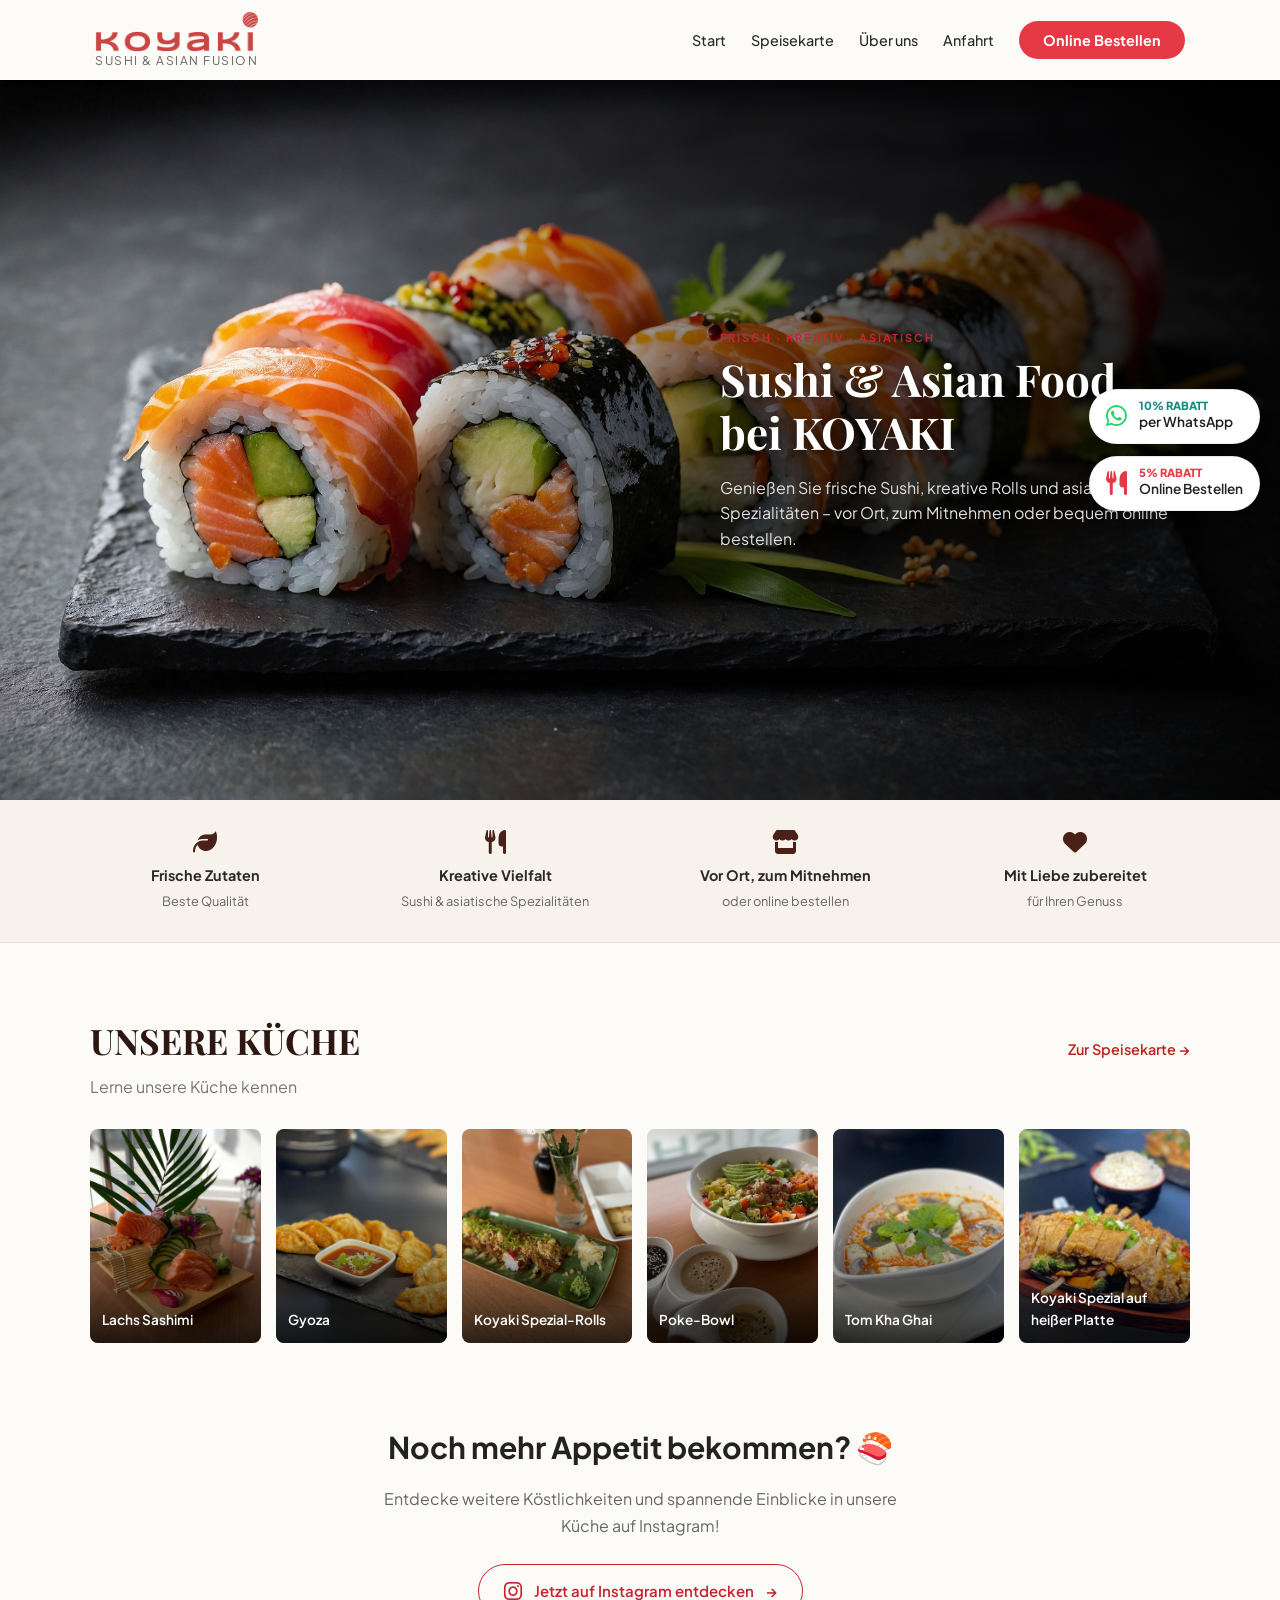
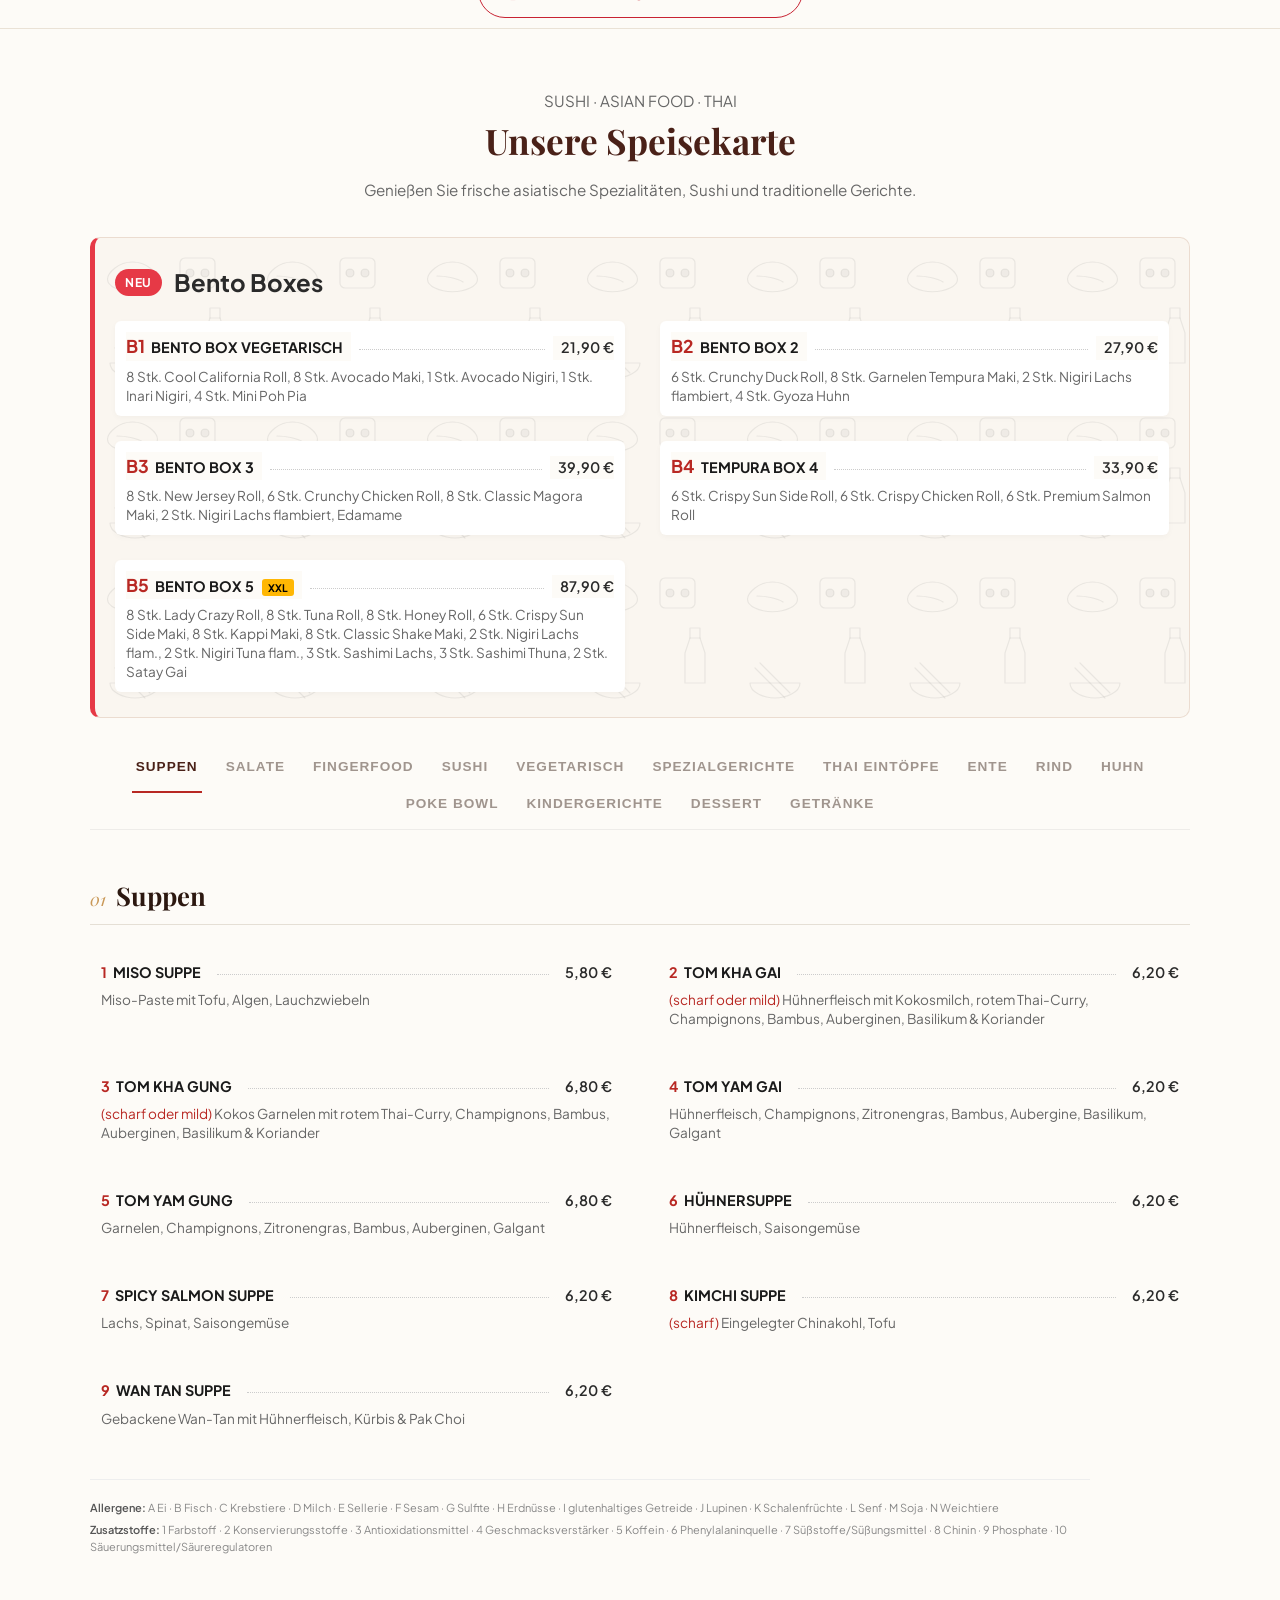
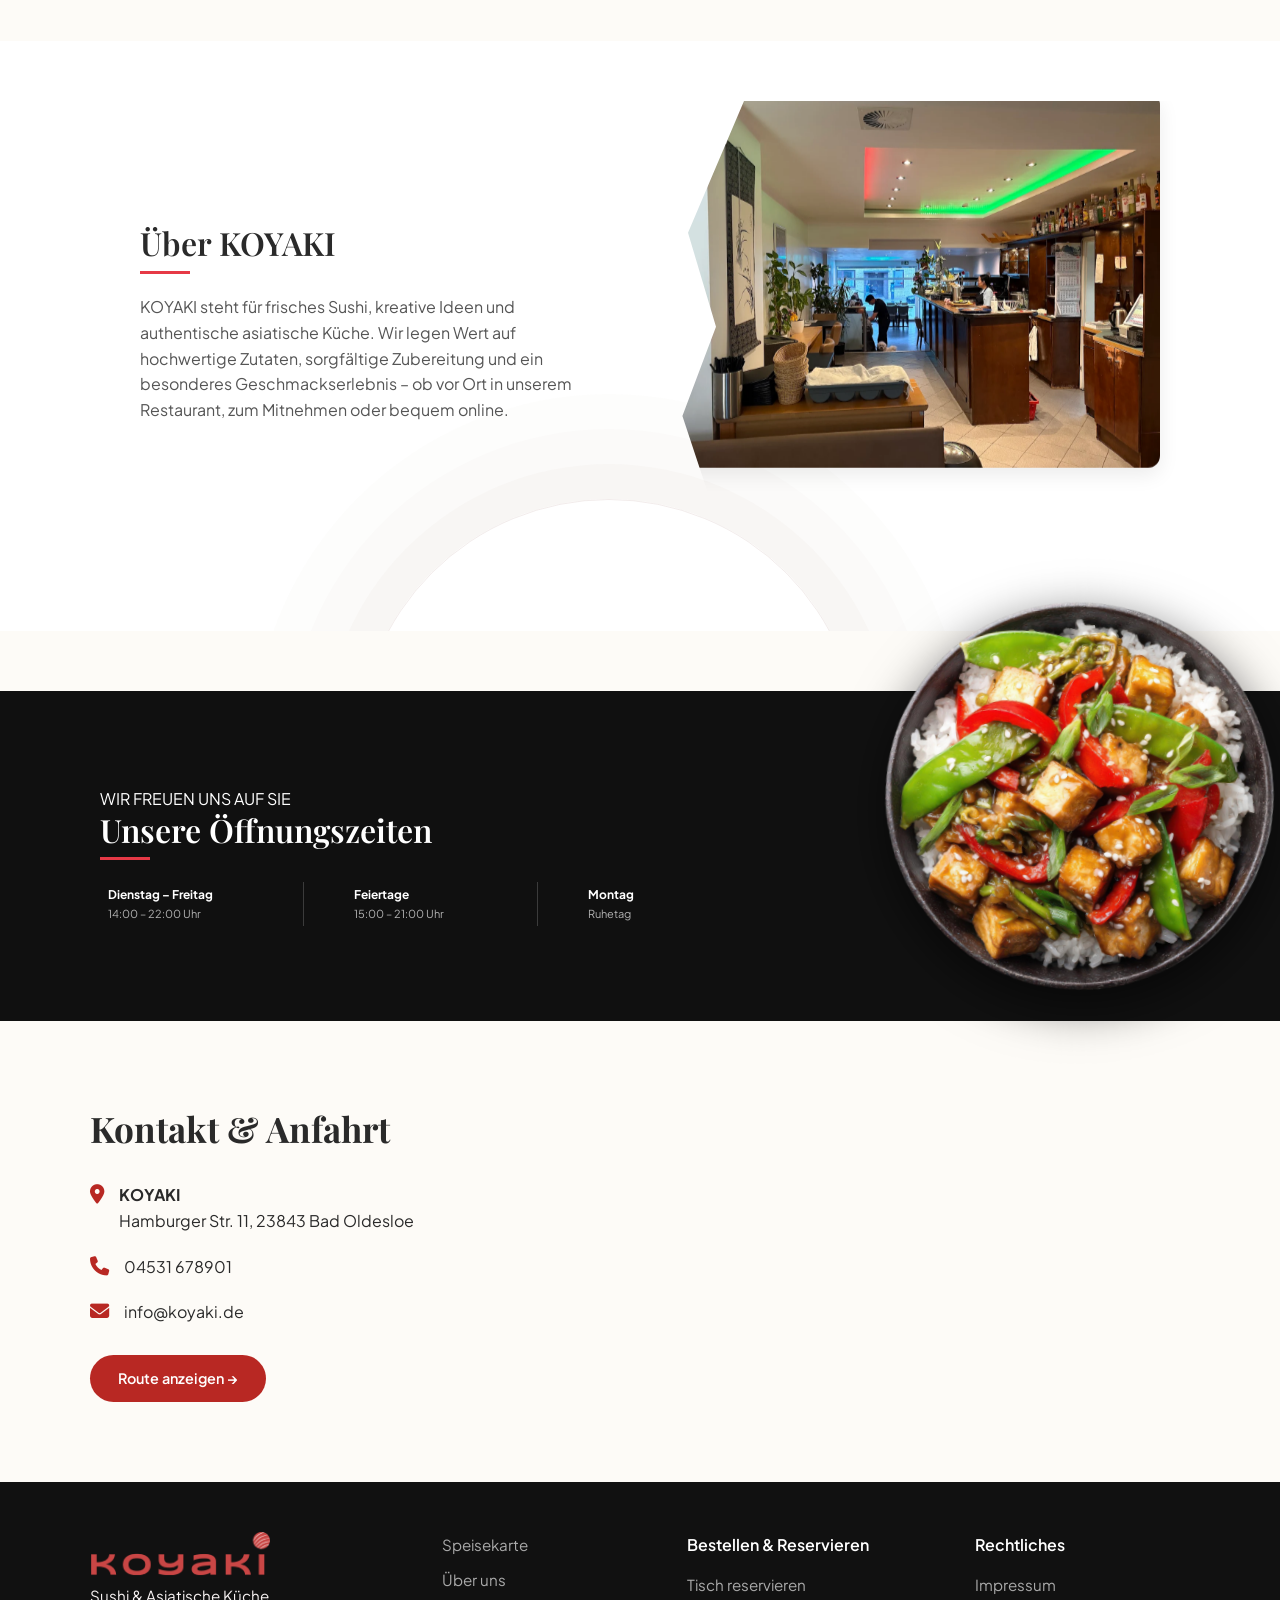
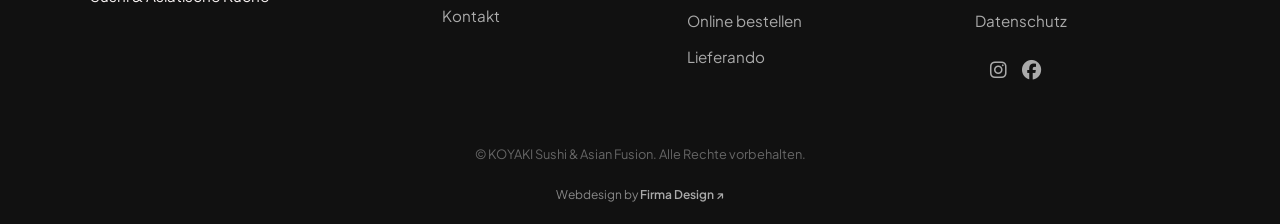
==== commit 86979fcc: "Update Koyaki website" ====
--- a/index.html
+++ b/index.html
@@ -1,1181 +1,1231 @@
-<!DOCTYPE html>
-<html lang="de">
-<head>
-  <meta charset="UTF-8">
-  <meta name="viewport" content="width=device-width, initial-scale=1.0">
-  <title>KOYAKI - Sushi & Asian Food</title>
-  
-  <!-- Fonts & Icons -->
-  <link rel="preconnect" href="https://fonts.googleapis.com">
-  <link rel="preconnect" href="https://fonts.gstatic.com" crossorigin>
-  <link href="https://fonts.googleapis.com/css2?family=Playfair+Display:ital,wght@0,400;0,600;0,700;1,400&family=Plus+Jakarta+Sans:wght@300;400;500;600;700&display=swap" rel="stylesheet">
-  <link rel="stylesheet" href="https://cdnjs.cloudflare.com/ajax/libs/font-awesome/6.4.0/css/all.min.css">
-  
-  <!-- CSS -->
-  <link rel="stylesheet" href="style.css">
-</head>
-<body>
-
-  <!-- HEADER / NAVBAR -->
- <nav class="navbar">
-  <div class="nav-container">
-    <a href="#" class="logo">
-      <!-- Loqonuzun qovluqdakÄ± real yolunu yazÄ±n -->
-      <img src="images/koyaki-logo.png" alt="Koyaki" class="logo-img">
-      <span class="logo-subtitle">Sushi & Asian Fusion</span>
-    </a>
-    
-    <button class="mobile-menu-btn" id="mobileMenuBtn" aria-label="Menu">
-      <span></span>
-      <span></span>
-      <span></span>
-    </button>
-
-    <div class="nav-links" id="navLinks">
-      <a href="#start">Start</a>
-      <a href="#speisekarte">Speisekarte</a>
-      <a href="#about">Über uns</a>
-      <a href="#contact">Anfahrt</a>
-
-      <a href="https://koyaki.order-smart.de" class="nav-btn-online">
-    Online Bestellen
-  </a>
-</nav>
-    </div>
-  </div>
-</nav>
-
-  </header>
-
-  <!-- HERO SECTION -->
-<section class="hero">
-  <div class="hero-container">
-    <div class="hero-content">
-      <span class="sub-title">FRISCH · KREATIV · ASIATISCH</span>
-      <h1>Sushi & Asian Food <br>bei KOYAKI</h1>
-      <p>Genießen Sie frische Sushi, kreative Rolls und asiatische Spezialitäten – vor Ort, zum Mitnehmen oder bequem online bestellen.</p>
-    </div>
-  </div>
-</section>
-
-  <!-- FEATURES BAR -->
-  <section class="features-bar">
-    <div class="features-container">
-      <div class="feature-item">
-        <i class="fa-solid fa-leaf"></i>
-        <h4>Frische Zutaten</h4>
-        <p>Beste Qualität</p>
-      </div>
-      <div class="feature-item">
-        <i class="fa-solid fa-utensils"></i>
-        <h4>Kreative Vielfalt</h4>
-        <p>Sushi & asiatische Spezialitäten</p>
-      </div>
-      <div class="feature-item">
-        <i class="fa-solid fa-store"></i>
-        <h4>Vor Ort, zum Mitnehmen</h4>
-        <p>oder online bestellen</p>
-      </div>
-      <div class="feature-item">
-        <i class="fa-solid fa-heart"></i>
-        <h4>Mit Liebe zubereitet</h4>
-        <p>für Ihren Genuss</p>
-      </div>
-    </div>
-  </section>
-
-  <!-- UNSERE HIGHLIGHTS -->
-  <section class="highlights-section" id="highlights">
-    <div class="container">
-      <div class="section-header">
-  <div class="section-title-group">
-    <h2>UNSERE KÜCHE</h2>
-    <p>Lerne unsere Küche kennen</p>
-  </div>
-
-  <a href="#speisekarte" class="link-more">
-    Zur Speisekarte &rarr;
-  </a>
-</div>
-      <div class="highlights-grid">
-        <div class="highlight-card">
-          <img src="images/koyaki_01.jpg" alt="Sushi Rolls">
-          <div class="card-overlay"><span>Sushi Rolls</span></div>
-        </div>
-        <div class="highlight-card">
-          <img src="images/koyaki_02.jpg" alt="Nigiri">
-          <div class="card-overlay"><span>Nigiri</span></div>
-        </div>
-        <div class="highlight-card">
-          <img src="images/koyaki_03.jpg" alt="Bowls">
-          <div class="card-overlay"><span>Bowls</span></div>
-        </div>
-        <div class="highlight-card">
-          <img src="images/koyaki_04.jpg" alt="Warme Gerichte">
-          <div class="card-overlay"><span>Warme Gerichte</span></div>
-        </div>
-        <div class="highlight-card">
-          <img src="images/koyaki_06.jpg" alt="Vorspeisen">
-          <div class="card-overlay"><span>Vorspeisen</span></div>
-        </div>
-        <div class="highlight-card">
-          <img src="images/koyaki_09.jpg" alt="Desserts">
-          <div class="card-overlay"><span>Desserts</span></div>
-        </div>
-      </div>
-    </div>
-  </section>
-
-<!-- =====================================================
-     SPEISEKARTE
-===================================================== -->
-
-<section class="speisekarte" id="speisekarte">
-
-  <div class="menu-container">
-
-    <div class="menu-intro">
-      <p class="section-kicker">SUSHI · ASIAN FOOD · THAI</p>
-      <h2>Unsere Speisekarte</h2>
-      <p>
-        Genießen Sie frische asiatische Spezialitäten,
-        Sushi und traditionelle Gerichte.
-      </p>
-    </div>
-<!-- BENTO BOXES - AÃ‡IQ VÆ Ã–ZÆL BLOK -->
-<div class="bento-featured-section">
-
-  
-  <div class="bento-header-title">
-    <span class="badge-neu">NEU</span>
-    <h3>Bento Boxes</h3>
-  </div>
-
-  <div class="menu-grid">
-    <!-- B1 -->
-    <article class="menu-item bento-item">
-      <div class="item-top">
-        <h4><b>B1</b> Bento Box Vegetarisch</h4>
-        <div class="item-dots"></div>
-        <span class="item-price">21,90 €</span>
-      </div>
-      <p>8 Stk. Cool California Roll, 8 Stk. Avocado Maki, 1 Stk. Avocado Nigiri, 1 Stk. Inari Nigiri, 4 Stk. Mini Poh Pia</p>
-    </article>
-
-    <!-- B2 -->
-    <article class="menu-item bento-item">
-      <div class="item-top">
-        <h4><b>B2</b> Bento Box 2</h4>
-        <div class="item-dots"></div>
-        <span class="item-price">27,90 €</span>
-      </div>
-      <p>6 Stk. Crunchy Duck Roll, 8 Stk. Garnelen Tempura Maki, 2 Stk. Nigiri Lachs flambiert, 4 Stk. Gyoza Huhn</p>
-    </article>
-
-    <!-- B3 -->
-    <article class="menu-item bento-item">
-      <div class="item-top">
-        <h4><b>B3</b> Bento Box 3</h4>
-        <div class="item-dots"></div>
-        <span class="item-price">39,90 €</span>
-      </div>
-      <p>8 Stk. New Jersey Roll, 6 Stk. Crunchy Chicken Roll, 8 Stk. Classic Magora Maki, 2 Stk. Nigiri Lachs flambiert, Edamame</p>
-    </article>
-
-    <!-- B4 -->
-    <article class="menu-item bento-item">
-      <div class="item-top">
-        <h4><b>B4</b> Tempura Box 4</h4>
-        <div class="item-dots"></div>
-        <span class="item-price">33,90 €</span>
-      </div>
-      <p>6 Stk. Crispy Sun Side Roll, 6 Stk. Crispy Chicken Roll, 6 Stk. Premium Salmon Roll</p>
-    </article>
-
-    <!-- B5 -->
-    <article class="menu-item bento-item bento-highlight">
-      <div class="item-top">
-        <h4><b>B5</b> Bento Box 5 <span class="vip-tag">XXL</span></h4>
-        <div class="item-dots"></div>
-        <span class="item-price">87,90 €</span>
-      </div>
-      <p>8 Stk. Lady Crazy Roll, 8 Stk. Tuna Roll, 8 Stk. Honey Roll, 6 Stk. Crispy Sun Side Maki, 8 Stk. Kappi Maki, 8 Stk. Classic Shake Maki, 2 Stk. Nigiri Lachs flam., 2 Stk. Nigiri Tuna flam., 3 Stk. Sashimi Lachs, 3 Stk. Sashimi Thuna, 2 Stk. Satay Gai</p>
-    </article>
-  </div>
-</div>
-
-    <!-- =====================================================
-         KATEGORIEN
-    ====================================================== -->
-
-    <nav class="menu-nav">
-      <button class="menu-nav-item active" data-category="suppen">Suppen</button>
-      <button class="menu-nav-item" data-category="salate">Salate</button>
-      <button class="menu-nav-item" data-category="fingerfood">Fingerfood</button>
-      <button class="menu-nav-item" data-category="sushi">Sushi</button>
-      <button class="menu-nav-item" data-category="vegetarisch">Vegetarisch</button>
-      <button class="menu-nav-item" data-category="spezialgerichte">Spezialgerichte</button>
-      <button class="menu-nav-item" data-category="thai">Thai Eintöpfe</button>
-      <button class="menu-nav-item" data-category="ente">Ente</button>
-      <button class="menu-nav-item" data-category="rind">Rind</button>
-      <button class="menu-nav-item" data-category="huhn">Huhn</button>
-      <button class="menu-nav-item" data-category="poke">Poke Bowl</button>
-      <button class="menu-nav-item" data-category="kinder">Kindergerichte</button>
-      <button class="menu-nav-item" data-category="dessert">Dessert</button>
-      <button class="menu-nav-item" data-category="getraenke">Getränke</button>
-    </nav>
-
-
-    <!-- =====================================================
-         01 SUPPEN
-    ====================================================== -->
-
-    <div class="menu-category active" id="suppen">
-
-      <div class="category-heading">
-        <span>01</span>
-        <h3>Suppen</h3>
-      </div>
-
-      <div class="menu-grid">
-
-        <article class="menu-item">
-          <div class="item-top">
-            <h4><b>1</b> Miso Suppe</h4>
-            <div class="item-dots"></div>
-            <span class="item-price">5,80 €</span>
-          </div>
-          <p>Miso-Paste mit Tofu, Algen, Lauchzwiebeln</p>
-        </article>
-
-        <article class="menu-item">
-          <div class="item-top">
-            <h4><b>2</b> Tom Kha Gai</h4>
-            <div class="item-dots"></div>
-            <span class="item-price">6,20 €</span>
-          </div>
-          <p><em>(scharf oder mild)</em> Hühnerfleisch mit Kokosmilch, rotem Thai-Curry, Champignons, Bambus, Auberginen, Basilikum &amp; Koriander</p>
-        </article>
-
-        <article class="menu-item">
-          <div class="item-top">
-            <h4><b>3</b> Tom Kha Gung</h4>
-            <div class="item-dots"></div>
-            <span class="item-price">6,80 €</span>
-          </div>
-          <p><em>(scharf oder mild)</em> Kokos Garnelen mit rotem Thai-Curry, Champignons, Bambus, Auberginen, Basilikum &amp; Koriander</p>
-        </article>
-
-        <article class="menu-item">
-          <div class="item-top">
-            <h4><b>4</b> Tom Yam Gai</h4>
-            <div class="item-dots"></div>
-            <span class="item-price">6,20 €</span>
-          </div>
-          <p>Hühnerfleisch, Champignons, Zitronengras, Bambus, Aubergine, Basilikum, Galgant</p>
-        </article>
-
-        <article class="menu-item">
-          <div class="item-top">
-            <h4><b>5</b> Tom Yam Gung</h4>
-            <div class="item-dots"></div>
-            <span class="item-price">6,80 €</span>
-          </div>
-          <p>Garnelen, Champignons, Zitronengras, Bambus, Auberginen, Galgant</p>
-        </article>
-
-        <article class="menu-item">
-          <div class="item-top">
-            <h4><b>6</b> Hühnersuppe</h4>
-            <div class="item-dots"></div>
-            <span class="item-price">6,20 €</span>
-          </div>
-          <p>Hühnerfleisch, Saisongemüse</p>
-        </article>
-
-        <article class="menu-item">
-          <div class="item-top">
-            <h4><b>7</b> Spicy Salmon Suppe</h4>
-            <div class="item-dots"></div>
-            <span class="item-price">6,20 €</span>
-          </div>
-          <p>Lachs, Spinat, Saisongemüse</p>
-        </article>
-
-        <article class="menu-item">
-          <div class="item-top">
-            <h4><b>8</b> Kimchi Suppe</h4>
-            <div class="item-dots"></div>
-            <span class="item-price">6,20 €</span>
-          </div>
-          <p><em>(scharf)</em> Eingelegter Chinakohl, Tofu</p>
-        </article>
-
-        <article class="menu-item">
-          <div class="item-top">
-            <h4><b>9</b> Wan Tan Suppe</h4>
-            <div class="item-dots"></div>
-            <span class="item-price">6,20 €</span>
-          </div>
-          <p>Gebackene Wan-Tan mit Hühnerfleisch, Kürbis &amp; Pak Choi</p>
-        </article>
-
-      </div>
-    </div>
-
-
-    <!-- =====================================================
-         02 SALATE
-    ====================================================== -->
-
-    <div class="menu-category" id="salate">
-
-      <div class="category-heading">
-        <span>02</span>
-        <h3>Salate</h3>
-      </div>
-
-      <div class="menu-grid">
-
-        <article class="menu-item">
-          <div class="item-top">
-            <h4><b>10</b> Wakame-Salat</h4>
-            <div class="item-dots"></div>
-            <span class="item-price">8,00 €</span>
-          </div>
-          <p>Gurken, Sesam, Teriyaki-Sauce</p>
-        </article>
-
-        <article class="menu-item">
-          <div class="item-top">
-            <h4><b>11</b> Spargel Lachs Salat</h4>
-            <div class="item-dots"></div>
-            <span class="item-price">10,20 €</span>
-          </div>
-          <p>Angebratene Lachsscheiben, marinierter grüner Spargel, Gurken, Avocado, Rogen Creme-Sauce</p>
-        </article>
-
-        <article class="menu-item">
-          <div class="item-top">
-            <h4><b>12</b> Yam Gai Salat</h4>
-            <div class="item-dots"></div>
-            <span class="item-price">8,90 €</span>
-          </div>
-          <p>Hühnerfleisch mit Gurken, Tomaten, Zwiebeln &amp; Karotten im Zitronensaft</p>
-        </article>
-
-        <article class="menu-item">
-          <div class="item-top">
-            <h4><b>13</b> Mango Salat</h4>
-            <div class="item-dots"></div>
-            <span class="item-price">8,90 €</span>
-          </div>
-          <p>Paprika, rote Zwiebeln, Apfel, Erdnuss &amp; Koriander</p>
-        </article>
-
-        <article class="menu-item">
-          <div class="item-top">
-            <h4><b>14</b> Yambunsen</h4>
-            <div class="item-dots"></div>
-            <span class="item-price">10,20 €</span>
-          </div>
-          <p>Thai Glasnudel Salat mit Glasnudeln, Gurke, Garnelen (2 Stk.), rote Zwiebeln, Lauch, Erdnüsse, Limettensaft &amp; Koriander</p>
-        </article>
-
-        <article class="menu-item">
-          <div class="item-top">
-            <h4><b>15</b> Kimchi Salat</h4>
-            <div class="item-dots"></div>
-            <span class="item-price">5,90 €</span>
-          </div>
-          <p>Eingelegter Chinakohl <em>(scharf)</em></p>
-        </article>
-
-      </div>
-    </div>
-
-
-    <!-- =====================================================
-         03 FINGERFOOD
-    ====================================================== -->
-
-    <div class="menu-category" id="fingerfood">
-
-      <div class="category-heading">
-        <span>03</span>
-        <h3>Fingerfood</h3>
-      </div>
-
-      <div class="menu-grid">
-
-        <article class="menu-item">
-          <div class="item-top">
-            <h4><b>20</b> Edamame</h4>
-            <div class="item-dots"></div>
-            <span class="item-price">5,80 €</span>
-          </div>
-          <p>Gedünstete junge Sojabohnen</p>
-        </article>
-
-        <article class="menu-item">
-          <div class="item-top">
-            <h4><b>21</b> Gebackene Wan-Tan</h4>
-            <div class="item-dots"></div>
-            <span class="item-price">6,80 €</span>
-          </div>
-          <p>5 Stück</p>
-        </article>
-
-        <article class="menu-item">
-          <div class="item-top">
-            <h4><b>22</b> Gebackene Scampi</h4>
-            <div class="item-dots"></div>
-            <span class="item-price">10,20 €</span>
-          </div>
-          <p>5 Stück</p>
-        </article>
-
-        <article class="menu-item">
-          <div class="item-top">
-            <h4><b>24</b> Mini Frühlingsrollen</h4>
-            <div class="item-dots"></div>
-            <span class="item-price">5,00 €</span>
-          </div>
-          <p>7 Stk., frittierte Mini-Gemüserollen mit exotischer Sauce</p>
-        </article>
-
-        <article class="menu-item">
-          <div class="item-top">
-            <h4><b>25</b> Gyoza Veggie</h4>
-            <div class="item-dots"></div>
-            <span class="item-price">6,30 €</span>
-          </div>
-          <p>6 Stk., frittierte gefüllte Gemüse-Teigtaschen mit exotischer Sauce</p>
-        </article>
-
-        <article class="menu-item">
-          <div class="item-top">
-            <h4><b>26</b> Satay Gai</h4>
-            <div class="item-dots"></div>
-            <span class="item-price">8,40 €</span>
-          </div>
-          <p>Mariniertes Hühnerbrustfilet am Spieß mit gelbem Curry &amp; Erdnuss-Sauce</p>
-        </article>
-
-        <article class="menu-item">
-          <div class="item-top">
-            <h4><b>27</b> Gyoza Huhn</h4>
-            <div class="item-dots"></div>
-            <span class="item-price">8,90 €</span>
-          </div>
-          <p>6 Stk. mit Hühnerfleisch</p>
-        </article>
-
-      </div>
-    </div>
-
-
-    <!-- =====================================================
-         04 SUSHI
-    ====================================================== -->
-
-    <div class="menu-category" id="sushi">
-
-      <div class="category-heading">
-        <span>04</span>
-        <h3>Sushi</h3>
-      </div>
-
-
-      <!-- NIGIRI -->
-
-      <h4 class="menu-subtitle">Nigiri <span>2 Stück</span></h4>
-
-      <div class="menu-grid">
-
-        <article class="menu-item"><div class="item-top"><h4><b>30</b> Shake</h4><div class="item-dots"></div><span class="item-price">5,00 €</span></div><p>Lachs</p></article>
-
-        <article class="menu-item"><div class="item-top"><h4><b>31</b> Maguro</h4><div class="item-dots"></div><span class="item-price">6,00 €</span></div><p>Thunfisch</p></article>
-
-        <article class="menu-item"><div class="item-top"><h4><b>32</b> Ebi</h4><div class="item-dots"></div><span class="item-price">5,00 €</span></div><p>Hummerkrabben</p></article>
-
-        <article class="menu-item"><div class="item-top"><h4><b>33</b> Hamachi</h4><div class="item-dots"></div><span class="item-price">5,00 €</span></div><p>Königsfisch</p></article>
-
-        <article class="menu-item"><div class="item-top"><h4><b>34</b> Unagi</h4><div class="item-dots"></div><span class="item-price">7,20 €</span></div><p>Aal</p></article>
-
-        <article class="menu-item"><div class="item-top"><h4><b>35</b> Kanibo</h4><div class="item-dots"></div><span class="item-price">5,00 €</span></div><p>Krebsfleisch</p></article>
-
-        <article class="menu-item"><div class="item-top"><h4><b>36</b> Tobiko</h4><div class="item-dots"></div><span class="item-price">7,00 €</span></div><p>Fischrogen</p></article>
-
-        <article class="menu-item"><div class="item-top"><h4><b>37</b> Kanisuja</h4><div class="item-dots"></div><span class="item-price">5,00 €</span></div><p>Avocado</p></article>
-
-        <article class="menu-item"><div class="item-top"><h4><b>38</b> Tako</h4><div class="item-dots"></div><span class="item-price">5,00 €</span></div><p>Oktopus</p></article>
-
-        <article class="menu-item"><div class="item-top"><h4><b>40</b> Garnelen Tempura</h4><div class="item-dots"></div><span class="item-price">7,20 €</span></div></article>
-
-        <article class="menu-item"><div class="item-top"><h4><b>41</b> Inari Tofu</h4><div class="item-dots"></div><span class="item-price">5,00 €</span></div></article>
-
-      </div>
-
-
-      <!-- MAKI -->
-
-      <h4 class="menu-subtitle">Maki</h4>
-
-      <div class="menu-grid">
-
-        <article class="menu-item"><div class="item-top"><h4><b>50</b> Kappa</h4><div class="item-dots"></div><span class="item-price">5,50 €</span></div><p>Gurke</p></article>
-
-        <article class="menu-item"><div class="item-top"><h4><b>51</b> Kanisuja</h4><div class="item-dots"></div><span class="item-price">5,50 €</span></div><p>Avocado</p></article>
-
-        <article class="menu-item"><div class="item-top"><h4><b>52</b> Asparagus</h4><div class="item-dots"></div><span class="item-price">5,50 €</span></div><p>Grüner Spargel</p></article>
-
-        <article class="menu-item"><div class="item-top"><h4><b>53</b> Shake</h4><div class="item-dots"></div><span class="item-price">7,00 €</span></div><p>Lachs</p></article>
-
-        <article class="menu-item"><div class="item-top"><h4><b>54</b> Maguro</h4><div class="item-dots"></div><span class="item-price">7,20 €</span></div><p>Thunfisch</p></article>
-
-        <article class="menu-item"><div class="item-top"><h4><b>55</b> Kanibo</h4><div class="item-dots"></div><span class="item-price">5,50 €</span></div><p>Krebsfleisch</p></article>
-
-        <article class="menu-item"><div class="item-top"><h4><b>56</b> Classic Shake</h4><div class="item-dots"></div><span class="item-price">7,50 €</span></div><p>Lachs, Avocado</p></article>
-
-        <article class="menu-item"><div class="item-top"><h4><b>57</b> Classic Maguro</h4><div class="item-dots"></div><span class="item-price">8,00 €</span></div><p>Thunfisch, Avocado</p></article>
-
-        <article class="menu-item"><div class="item-top"><h4><b>58</b> Garnelen Tempura</h4><div class="item-dots"></div><span class="item-price">8,10 €</span></div></article>
-
-        <article class="menu-item"><div class="item-top"><h4><b>59</b> Unagi</h4><div class="item-dots"></div><span class="item-price">7,40 €</span></div><p>Aal</p></article>
-
-      </div>
-
-
-      <!-- VEGETARISCHE ROLLS -->
-
-      <h4 class="menu-subtitle">Vegetarisch Roll <span>8 Stück</span></h4>
-
-      <div class="menu-grid">
-
-        <article class="menu-item"><div class="item-top"><h4><b>60</b> Green Veggie Roll</h4><div class="item-dots"></div><span class="item-price">11,90 €</span></div><p>Spargel-Tempura, Gurke, Avocado-Topping, Sesam</p></article>
-
-        <article class="menu-item"><div class="item-top"><h4><b>61</b> Cool California Roll</h4><div class="item-dots"></div><span class="item-price">10,50 €</span></div><p>Gurke, Avocado, Frischkäse, Sesam-Topping</p></article>
-
-        <article class="menu-item"><div class="item-top"><h4><b>62</b> Mango Roll</h4><div class="item-dots"></div><span class="item-price">10,50 €</span></div><p>Gurke, Avocado, Rucola, Frischkäse, Mango</p></article>
-
-        <article class="menu-item"><div class="item-top"><h4><b>63</b> Honey Roll</h4><div class="item-dots"></div><span class="item-price">12,90 €</span></div><p>Süßkartoffel, Gurke, Avocado, Shiso Leaves-Topping, hausgem. Soße</p></article>
-
-      </div>
-
-
-      <!-- SPECIAL ROLL -->
-
-      <h4 class="menu-subtitle">Special Roll</h4>
-
-      <div class="menu-grid">
-
-        <article class="menu-item"><div class="item-top"><h4><b>70</b> California Roll <small>8 Stk.</small></h4><div class="item-dots"></div><span class="item-price">10,90 €</span></div><p>Krebsfleisch, Gurke, Avocado, Rogen, Sesam</p></article>
-
-        <article class="menu-item"><div class="item-top"><h4><b>71</b> Shake California Roll <small>8 Stk.</small></h4><div class="item-dots"></div><span class="item-price">11,00 €</span></div><p>Lachs, Gurke, Avocado, Rogen, Sesam</p></article>
-
-        <article class="menu-item"><div class="item-top"><h4><b>72</b> Tuna Roll <small>8 Stk.</small></h4><div class="item-dots"></div><span class="item-price">12,00 €</span></div><p>Thunfisch, Gurke, Avocado, Rogen, Sesam</p></article>
-
-        <article class="menu-item"><div class="item-top"><h4><b>73</b> Lady Crazy Roll <small>8 Stk.</small></h4><div class="item-dots"></div><span class="item-price">12,90 €</span></div><p>Marinierter Lachs, Avocado, Gurke, Lachs-Topping, Mayo, Teriyaki-Soße</p></article>
-
-        <article class="menu-item"><div class="item-top"><h4><b>74</b> Funny-Men Roll <small>8 Stk.</small></h4><div class="item-dots"></div><span class="item-price">12,90 €</span></div><p>Avocado, Tempura Paperoni, Gurke, Teriyaki, Tuna-Topping</p></article>
-
-        <article class="menu-item"><div class="item-top"><h4><b>75</b> Boston Roll <small>8 Stk.</small></h4><div class="item-dots"></div><span class="item-price">13,90 €</span></div><p>Krebsfleisch-Tempura, Gurke, Avocado, Spicy-Tuna-Tatar flambiert, Mayo, Teriyaki-Sauce</p></article>
-
-        <article class="menu-item"><div class="item-top"><h4><b>78</b> Crunchy Ducks Roll <small>6 Stk.</small></h4><div class="item-dots"></div><span class="item-price">13,20 €</span></div><p>Tempura-Ente, Gurke, Avocado, hausgem. Soße</p></article>
-
-        <article class="menu-item"><div class="item-top"><h4><b>79</b> Crunchy Chicken Roll <small>6 Stk.</small></h4><div class="item-dots"></div><span class="item-price">11,90 €</span></div><p>Hähnchenbrustfilet-Tempura, Gurke, Avocado, Teriyaki, hausgem. Soße</p></article>
-
-        <article class="menu-item"><div class="item-top"><h4><b>80</b> Texex Roll <small>8 Stk.</small></h4><div class="item-dots"></div><span class="item-price">14,90 €</span></div><p>Garnelen Tempura, Avocado, Gurke, flambierter Beef, hausgem. Soße</p></article>
-
-        <article class="menu-item"><div class="item-top"><h4><b>81</b> New Jersey Roll <small>8 Stk.</small></h4><div class="item-dots"></div><span class="item-price">14,90 €</span></div><p>Garnelen Tempura, Avocado, Gurke, Topping, flambierter Lachs &amp; hausgem. Soße</p></article>
-
-        <article class="menu-item"><div class="item-top"><h4><b>82</b> Black Rolls <small>8 Stk.</small></h4><div class="item-dots"></div><span class="item-price">14,90 €</span></div><p>Garnelen Tempura, Avocado, Gurke, Topping flambierter Thunfisch, Rogen &amp; hausgem. Soße</p></article>
-
-        <article class="menu-item"><div class="item-top"><h4><b>83</b> Hot Salmon Rolls <small>8 Stk.</small></h4><div class="item-dots"></div><span class="item-price">14,90 €</span></div><p>Crunchy Lachs, Gurke, Frischkäse, Topping Avocado &amp; pikanter Dip</p></article>
-
-        <article class="menu-item"><div class="item-top"><h4><b>84</b> Sakura Rolls <small>8 Stk.</small></h4><div class="item-dots"></div><span class="item-price">15,90 €</span></div><p>Süßkartoffel, Frischkäse, Lachs, Topping: flambierter Unagi, Teriyaki-Sauce</p></article>
-
-      </div>
-
-
-      <!-- CRISPY -->
-
-      <h4 class="menu-subtitle">Crispy Tempura Roll <span>6 Stück</span></h4>
-
-      <div class="menu-grid">
-
-        <article class="menu-item"><div class="item-top"><h4><b>90</b> Crispy Veggie Roll</h4><div class="item-dots"></div><span class="item-price">11,90 €</span></div><p>Spargel, Avocado, Gurke, Süßkartoffel, Haussoße</p></article>
-
-        <article class="menu-item"><div class="item-top"><h4><b>91</b> Crispy Sun Sine Roll</h4><div class="item-dots"></div><span class="item-price">12,90 €</span></div><p>Gurke, geback. Scampi, Avocado mit Mayo, Teriyaki-Soße</p></article>
-
-        <article class="menu-item"><div class="item-top"><h4><b>92</b> Crispy Chicken Roll</h4><div class="item-dots"></div><span class="item-price">12,90 €</span></div><p>Geback. Hähnchen, Avocado, Gurke, Mayo, Teriyaki-Soße</p></article>
-
-        <article class="menu-item"><div class="item-top"><h4><b>93</b> Premium Salmon Roll</h4><div class="item-dots"></div><span class="item-price">12,90 €</span></div><p>Marinierter Lachs, Avocado, Gurke, hausgemachter Dip</p></article>
-
-        <article class="menu-item"><div class="item-top"><h4><b>94</b> Premium Tuna Roll</h4><div class="item-dots"></div><span class="item-price">12,90 €</span></div><p>Marinierter Thunfischtatar, Avocado, Gurke, hausgem. Dip</p></article>
-
-        <article class="menu-item">
-          <div class="item-top">
-            <h4><b>95</b> Mini Crispy Tepbura Rolle</h4>
-          </div>
-          <p>
-            Mit Lachs – <strong>7,50 €</strong><br>
-            Mit Thunfisch – <strong>8,50 €</strong><br>
-            Mit Spargel, Avocado – <strong>7,50 €</strong><br>
-            Mit Krebsfleisch – <strong>7,50 €</strong><br>
-            Mit Lachs Avocado – <strong>8,50 €</strong>
-          </p>
-        </article>
-
-      </div>
-
-
-      <!-- SASHIMI -->
-
-      <h4 class="menu-subtitle">Sashimi <span>6 / 12 Stück</span></h4>
-
-      <div class="menu-grid">
-
-        <article class="menu-item"><div class="item-top"><h4><b>100</b> Shake</h4><div class="item-dots"></div><span class="item-price">13,50 € / 22,90 €</span></div><p>Lachs</p></article>
-
-        <article class="menu-item"><div class="item-top"><h4><b>101</b> Maguro</h4><div class="item-dots"></div><span class="item-price">14,30 € / 24,90 €</span></div><p>Thunfisch</p></article>
-
-        <article class="menu-item"><div class="item-top"><h4><b>102</b> Hamachi</h4><div class="item-dots"></div><span class="item-price">14,30 € / 24,90 €</span></div><p>Königsfisch</p></article>
-
-        <article class="menu-item"><div class="item-top"><h4><b>103</b> Mix Sashimi</h4><div class="item-dots"></div><span class="item-price">14,00 € / 23,90 €</span></div></article>
-
-      </div>
-
-
-      <!-- FREESTYLE -->
-
-      <h4 class="menu-subtitle">Sushi Freestyle</h4>
-
-      <div class="menu-grid">
-
-        <article class="menu-item"><div class="item-top"><h4><b>110</b> Sushi Freestyle I</h4><div class="item-dots"></div><span class="item-price">19,90 €</span></div><p>15 Stk. / 1 Person</p></article>
-
-        <article class="menu-item"><div class="item-top"><h4><b>111</b> Sushi Freestyle II</h4><div class="item-dots"></div><span class="item-price">35,90 €</span></div><p>35 Stk. / 2 Personen</p></article>
-
-        <article class="menu-item"><div class="item-top"><h4><b>112</b> Sushi Freestyle III</h4><div class="item-dots"></div><span class="item-price">48,90 €</span></div><p>50 Stk. / 3 Personen</p></article>
-
-      </div>
-
-
-      <!-- BOX -->
-
-      <h4 class="menu-subtitle">Sushi Box</h4>
-
-      <div class="menu-grid">
-
-        <article class="menu-item">
-          <div class="item-top"><h4><b>120</b> Salmon Box</h4><div class="item-dots"></div><span class="item-price">20,90 €</span></div>
-          <p>8 Lachs Rainbow (Avocado, Gurke, Frischkäse, Rucola), 4 Lachs Nigiri + 4 Lachs Sashimi</p>
-        </article>
-
-        <article class="menu-item">
-          <div class="item-top"><h4><b>121</b> Maguro Box</h4><div class="item-dots"></div><span class="item-price">22,90 €</span></div>
-          <p>8 Thunfisch Rainbow (Avocado, Gurke, Frischkäse, Rucola), 4 Thunfisch Nigiri, 4 Thunfisch Sashimi</p>
-        </article>
-
-      </div>
-
-    </div>
-
-
-    <!-- =====================================================
-         05 VEGETARISCH
-    ====================================================== -->
-
-    <div class="menu-category" id="vegetarisch">
-
-      <div class="category-heading">
-        <span>05</span>
-        <h3>Vegetarisch</h3>
-      </div>
-
-      <div class="menu-grid">
-
-        <article class="menu-item"><div class="item-top"><h4><b>130</b> Gebratener Tofu</h4><div class="item-dots"></div><span class="item-price">15,90 €</span></div><p>Mit verschiedenen Gemüse</p></article>
-
-        <article class="menu-item"><div class="item-top"><h4><b>131</b> Gemüse Chop Suey</h4><div class="item-dots"></div><span class="item-price">15,90 €</span></div><p>Mit verschiedenen Gemüse</p></article>
-
-        <article class="menu-item"><div class="item-top"><h4><b>132</b> Soi Sam in Kokosmilch</h4><div class="item-dots"></div><span class="item-price">15,90 €</span></div><p>Mit versch. Gemüse, Kokosmilch, Ingwer, Knoblauch, Basilikum, Koriander</p></article>
-
-        <article class="menu-item"><div class="item-top"><h4><b>133</b> Thai Special Soi Sam</h4><div class="item-dots"></div><span class="item-price">16,00 €</span></div><p>Tofu mit versch. Gemüse, Ingwer, Knoblauch, Basilikum, Koriander</p></article>
-
-      </div>
-    </div>
-
-
-    <!-- =====================================================
-         06 SPEZIALGERICHTE
-    ====================================================== -->
-
-    <div class="menu-category" id="spezialgerichte">
-
-      <div class="category-heading">
-        <span>06</span>
-        <h3>Spezialgerichte des Hauses</h3>
-      </div>
-
-      <div class="menu-grid">
-
-        <article class="menu-item"><div class="item-top"><h4><b>140</b> Familienglück</h4><div class="item-dots"></div><span class="item-price">19,90 €</span></div><p>Mit versch. Fleischsorten, Garnelen, versch. Gemüse</p></article>
-
-        <article class="menu-item"><div class="item-top"><h4><b>141</b> Phad Thai</h4><div class="item-dots"></div><span class="item-price">18,90 €</span></div><p>Gebratene Reisnudel mit 3 versch. Fleischsorten, Garnelen, Pak Choi, Limette, Koriander und Erdnüsse</p></article>
-
-        <article class="menu-item"><div class="item-top"><h4><b>142</b> Chicken Soul (Kochu Jang)</h4><div class="item-dots"></div><span class="item-price">17,90 €</span></div><p><em>Scharf, pikant.</em> Mariniertes Hühnerfleisch in Gochujang Sauce &amp; Saisongemüse (Koreanischer Art)</p></article>
-
-        <article class="menu-item"><div class="item-top"><h4><b>143</b> Bulgogi</h4><div class="item-dots"></div><span class="item-price">18,90 €</span></div><p>Mariniertes Rindfleisch gebraten mit Karotten, Zwiebeln, Lauch (Koreanischer Art)</p></article>
-
-        <article class="menu-item"><div class="item-top"><h4><b>144</b> Nazogi</h4><div class="item-dots"></div><span class="item-price">18,90 €</span></div><p>Gebackene Hähnchen Bälchen mit versch. Gemüse (Koreanischer Art)</p></article>
-
-        <article class="menu-item"><div class="item-top"><h4><b>145</b> Dakgogi</h4><div class="item-dots"></div><span class="item-price">18,90 €</span></div><p><em>Scharf.</em> Geback. Hähnchen Bälchen, Glasnudel, versch. Gemüse, Kor. Chilipasta</p></article>
-
-        <article class="menu-item"><div class="item-top"><h4><b>146</b> Zapze</h4><div class="item-dots"></div><span class="item-price">19,90 €</span></div><p>Gebratene Beef mit Glasnudel, versch. Gemüse (Koreanischer Art)</p></article>
-
-      </div>
-    </div>
-
-
-    <!-- =====================================================
-         07 THAI EINTÃ–PFE
-    ====================================================== -->
-
-    <div class="menu-category" id="thai">
-
-      <div class="category-heading">
-        <span>07</span>
-        <h3>Thai Eintöpfe</h3>
-      </div>
-
-      <div class="menu-grid">
-
-        <article class="menu-item"><div class="item-top"><h4><b>150</b> Gäng Thai Tofu</h4><div class="item-dots"></div><span class="item-price">15,90 €</span></div><p>Rotes Thai-Curry, Paprika, Peperoni, Bambus, Auberginen, Koriander, Basilikum, Champignons, Zitronengras &amp; Zitronenblätter in Kokosmilch</p></article>
-
-        <article class="menu-item"><div class="item-top"><h4><b>151</b> Gäng Thai Gai</h4><div class="item-dots"></div><span class="item-price">16,90 €</span></div><p>Hühnerfleisch, Paprika, Peperoni, rotem Thai-Curry, Bambus, Auberginen, Koriander, Basilikum, Champignons, Zitronengras, Zitronenblätter in Kokosmilch</p></article>
-
-        <article class="menu-item"><div class="item-top"><h4><b>152</b> Pänäng Gai</h4><div class="item-dots"></div><span class="item-price">17,90 €</span></div><p>Hühnerfleisch mit Panang-Thai-Curry, Zitronenblätter, Paprika, Peperoni, Zwiebeln, Erdnüsse &amp; Basilikum in Kokosmilch</p></article>
-
-        <article class="menu-item"><div class="item-top"><h4><b>153</b> Pänäng Nua</h4><div class="item-dots"></div><span class="item-price">18,90 €</span></div><p>Rindfleisch mit Thai-Curry, Zitronenblätter, Zitronen, Paprika, Peperoni, Zwiebeln, Erdnüsse &amp; Basilikum in Kokosmilch</p></article>
-
-        <article class="menu-item"><div class="item-top"><h4><b>154</b> Massaman Gai</h4><div class="item-dots"></div><span class="item-price">17,90 €</span></div><p>Hühnerfleisch mit Thai-Curry, Zitronenblätter, Karotten, Zwiebeln, Kartoffeln, Koriander, geröstete Zwiebeln in Kokosmilch</p></article>
-
-        <article class="menu-item"><div class="item-top"><h4><b>155</b> Massaman Nua</h4><div class="item-dots"></div><span class="item-price">18,80 €</span></div><p>Rindfleisch mit Thai Curry, Zitronenblätter, Karotten, Zwiebeln, Kartoffeln, Koriander, geröstete Zwiebeln in Kokosmilch</p></article>
-
-        <article class="menu-item featured"><div class="item-top"><h4><b>156</b> Gäng Tom Kha Phed</h4><div class="item-dots"></div><span class="item-price">19,90 €</span></div><p>Gebackene Ente mit Gemüse, Tom Kha Thai-Curry, gelbes Thai-Curry, Paprika, Champignons, Zitronengras, Koriander &amp; Basilikum in Kokosmilch</p></article>
-
-      </div>
-    </div>
-
-
-    <!-- =====================================================
-         08 ENTE
-    ====================================================== -->
-
-    <div class="menu-category" id="ente">
-
-      <div class="category-heading"><span>08</span><h3>Ente</h3></div>
-
-      <div class="menu-grid">
-
-        <article class="menu-item"><div class="item-top"><h4><b>160</b> Ente Süß-Sauer</h4><div class="item-dots"></div><span class="item-price">19,90 €</span></div><p>Knusprige Ente mit Ananas, Apfel, Karotten, Bambus, Paprika &amp; Kohl</p></article>
-
-        <article class="menu-item"><div class="item-top"><h4><b>161</b> Ente mit Gemüse</h4><div class="item-dots"></div><span class="item-price">19,90 €</span></div><p>Knusprige Ente mit versch. Gemüse auf heißer Platte</p></article>
-
-        <article class="menu-item"><div class="item-top"><h4><b>162</b> Ente in Kokosmilch</h4><div class="item-dots"></div><span class="item-price">19,90 €</span></div><p>Entenfleisch mit versch. Gemüse in Kokosmilch</p></article>
-
-        <article class="menu-item"><div class="item-top"><h4><b>163</b> Mango Ente</h4><div class="item-dots"></div><span class="item-price">19,90 €</span></div><p>Gebackene Ente &amp; frischer Mango, Karotten, Paprika, Zwiebeln mit Mango-Sauce &amp; Kokosmilch</p></article>
-
-        <article class="menu-item"><div class="item-top"><h4><b>164</b> Curry Ente</h4><div class="item-dots"></div><span class="item-price">19,90 €</span></div><p>Mit versch. Gemüse, gelbes Curry mit Kokosmilch</p></article>
-
-        <article class="menu-item"><div class="item-top"><h4><b>165</b> Ente mit Erdnuss-Sauce</h4><div class="item-dots"></div><span class="item-price">22,00 €</span></div><p>Mit versch. Gemüse</p></article>
-
-        <article class="menu-item featured"><div class="item-top"><h4><b>166</b> Koyaki Special auf heißer Platte</h4><div class="item-dots"></div><span class="item-price">23,00 €</span></div><p>Knusprige Ente mit Hühnerfleisch, Rind, Garnelen &amp; versch. Gemüse</p></article>
-
-      </div>
-    </div>
-
-
-    <!-- =====================================================
-         09 RIND
-    ====================================================== -->
-
-    <div class="menu-category" id="rind">
-
-      <div class="category-heading"><span>09</span><h3>Rind</h3></div>
-
-      <div class="menu-grid">
-
-        <article class="menu-item"><div class="item-top"><h4><b>170</b> Nua Phad Gra Prau</h4><div class="item-dots"></div><span class="item-price">18,90 €</span></div><p>Gebratenes Rindfleisch mit Peperoni, Paprika, Zwiebeln, Basilikum, Knoblauch &amp; Koriander</p></article>
-
-        <article class="menu-item"><div class="item-top"><h4><b>171</b> Soi Sam Rind</h4><div class="item-dots"></div><span class="item-price">18,90 €</span></div><p>Rindfleisch mit Soi Sam, Cashewnüssen, Ingwer, Basilikum, versch. Gemüse, Koriander &amp; Knoblauch</p></article>
-
-        <article class="menu-item"><div class="item-top"><h4><b>172</b> Rindfleisch Chop Suey</h4><div class="item-dots"></div><span class="item-price">18,90 €</span></div><p>Mit versch. Gemüse</p></article>
-
-        <article class="menu-item"><div class="item-top"><h4><b>173</b> Rindfleisch mit Zwiebeln</h4><div class="item-dots"></div><span class="item-price">18,90 €</span></div><p>Mit Zwiebeln in Sojasauce</p></article>
-
-        <article class="menu-item"><div class="item-top"><h4><b>174</b> Beef Teriyaki</h4><div class="item-dots"></div><span class="item-price">18,90 €</span></div><p>Mit versch. Gemüse in Teriyakisauce</p></article>
-
-      </div>
-    </div>
-
-
-    <!-- =====================================================
-         10 HUHN
-    ====================================================== -->
-
-    <div class="menu-category" id="huhn">
-
-      <div class="category-heading"><span>10</span><h3>Huhn</h3></div>
-
-      <div class="menu-grid">
-
-        <article class="menu-item"><div class="item-top"><h4><b>190</b> Hähnchen Süß-Sauer</h4><div class="item-dots"></div><span class="item-price">16,90 €</span></div><p>Knuspriges Hühnerfleisch, Ananas, Apfel, Karotten, Bambus, Paprika, Kohl</p></article>
-
-        <article class="menu-item"><div class="item-top"><h4><b>191</b> Hühnerfleisch Chop Suey</h4><div class="item-dots"></div><span class="item-price">16,90 €</span></div><p>Mit versch. Gemüse in Sojasauce</p></article>
-
-        <article class="menu-item"><div class="item-top"><h4><b>192</b> Gebackenes Hähnchen</h4><div class="item-dots"></div><span class="item-price">17,90 €</span></div><p>Mit versch. Gemüse in Sojasauce</p></article>
-
-        <article class="menu-item"><div class="item-top"><h4><b>193</b> Gai Phad Gra Pau</h4><div class="item-dots"></div><span class="item-price">16,90 €</span></div><p>Gebratenes Hühnerfleisch mit Peperoni, Paprika, Zwiebeln, Basilikum &amp; frischem Knoblauch in Austernsauce</p></article>
-
-        <article class="menu-item"><div class="item-top"><h4><b>194</b> Hühnerfleisch in Kokosmilch</h4><div class="item-dots"></div><span class="item-price">17,90 €</span></div><p>Gebratenes Hühnerfleisch mit Kokosmilch, Soi Sam, Ingwer, Basilikum, Knoblauch &amp; Koriander</p></article>
-
-        <article class="menu-item"><div class="item-top"><h4><b>195</b> Hühnerfleisch mit Cashewnüssen</h4><div class="item-dots"></div><span class="item-price">17,90 €</span></div><p>Gebratenes Hühnerfleisch mit versch. Gemüse, Ingwer, Knoblauch</p></article>
-
-        <article class="menu-item"><div class="item-top"><h4><b>196</b> Hühnerfleisch in Erdnuss-Sauce</h4><div class="item-dots"></div><span class="item-price">17,90 €</span></div><p>Mit versch. Gemüse</p></article>
-
-        <article class="menu-item"><div class="item-top"><h4><b>197</b> Curry Hähnchen</h4><div class="item-dots"></div><span class="item-price">17,90 €</span></div><p>Mit versch. Gemüse, gelbes Curry mit Kokosmilch</p></article>
-
-        <article class="menu-item"><div class="item-top"><h4><b>198</b> Teriyaki Hähnchen</h4><div class="item-dots"></div><span class="item-price">17,90 €</span></div><p>Mit versch. Gemüse in Teriyaki Sauce</p></article>
-
-        <article class="menu-item"><div class="item-top"><h4><b>199</b> Mango Hähnchen</h4><div class="item-dots"></div><span class="item-price">17,90 €</span></div><p>Gebackenes Hähnchen &amp; frischer Mango, Karotten, Paprika, Zwiebeln mit Mango-Sauce &amp; Kokosmilch</p></article>
-
-      </div>
-    </div>
-
-
-    <!-- =====================================================
-         11 POKE BOWL
-    ====================================================== -->
-
-    <div class="menu-category" id="poke">
-
-      <div class="category-heading"><span>11</span><h3>Poke Bowl</h3></div>
-
-      <p class="category-note">Sauce: Sesam, Teriyaki oder hausgemachte Mayonnaise</p>
-
-      <div class="menu-grid">
-
-        <article class="menu-item"><div class="item-top"><h4><b>220</b> Poke Bowl Veggie</h4><div class="item-dots"></div><span class="item-price">15,10 €</span></div><p>Tofu, Edamame, Avocado, Mango, Paprika, Gurken, Möhren</p></article>
-
-        <article class="menu-item"><div class="item-top"><h4><b>221</b> Poke Bowl Hähnchen</h4><div class="item-dots"></div><span class="item-price">16,10 €</span></div><p>Gebratenes Hähnchenfilet, Edamame, Avocado, Mango, Gurken, Möhren, Paprika</p></article>
-
-        <article class="menu-item"><div class="item-top"><h4><b>222</b> Poke Bowl Lachs</h4><div class="item-dots"></div><span class="item-price">17,90 €</span></div><p>Lachs (roh/flambiert), Edamame, Avocado, Mango, Gurken, Möhren, Paprika</p></article>
-
-        <article class="menu-item"><div class="item-top"><h4><b>223</b> Poke Bowl Thunfisch</h4><div class="item-dots"></div><span class="item-price">18,10 €</span></div><p>Thunfisch (roh/flambiert), Edamame, Avocado, Mango, Gurken, Möhren, Paprika</p></article>
-
-        <article class="menu-item"><div class="item-top"><h4><b>224</b> Crispy Chicken Bowl</h4><div class="item-dots"></div><span class="item-price">18,10 €</span></div><p>Crispy Chicken, Avocado, Gurken, Edamame, Möhren, Paprika, Mango</p></article>
-
-      </div>
-    </div>
-
-
-    <!-- =====================================================
-         12 KINDERGERICHTE
-    ====================================================== -->
-
-    <div class="menu-category" id="kinder">
-
-      <div class="category-heading"><span>12</span><h3>Kindergerichte</h3></div>
-
-      <div class="menu-grid">
-
-        <article class="menu-item"><div class="item-top"><h4><b>230</b> Nudeln oder Reis</h4><div class="item-dots"></div><span class="item-price">7,80 €</span></div><p>Gebraten mit Hühnerfleisch</p></article>
-
-        <article class="menu-item"><div class="item-top"><h4><b>231</b> Fischstäbchen oder Chicken Nuggets</h4><div class="item-dots"></div><span class="item-price">6,80 €</span></div><p>Mit Pommes</p></article>
-
-        <article class="menu-item"><div class="item-top"><h4><b>232</b> Pommes Frites</h4><div class="item-dots"></div><span class="item-price">3,90 €</span></div></article>
-
-        <article class="menu-item"><div class="item-top"><h4><b>233</b> Hähnchenschnitzel</h4><div class="item-dots"></div><span class="item-price">8,90 €</span></div><p>Mit Pommes</p></article>
-
-      </div>
-    </div>
-
-
-    <!-- =====================================================
-         13 DESSERT
-    ====================================================== -->
-
-    <div class="menu-category" id="dessert">
-
-      <div class="category-heading"><span>13</span><h3>Dessert</h3></div>
-
-      <div class="menu-grid">
-
-        <article class="menu-item"><div class="item-top"><h4><b>240</b> Gebackene Banane mit Honig</h4><div class="item-dots"></div><span class="item-price">7,90 €</span></div></article>
-
-        <article class="menu-item"><div class="item-top"><h4><b>241</b> Gebackene Ananas mit Honig</h4><div class="item-dots"></div><span class="item-price">7,90 €</span></div></article>
-
-        <article class="menu-item"><div class="item-top"><h4><b>242</b> Thai Bowl</h4><div class="item-dots"></div><span class="item-price">7,90 €</span></div><p>Ananas, Banane, Mango und Jam in heißer Kokosmilch</p></article>
-
-      </div>
-    </div>
-
-
-    <!-- =====================================================
-         14 GETRÃ„NKE
-    ====================================================== -->
-
-    <div class="menu-category" id="getraenke">
-
-      <div class="category-heading"><span>14</span><h3>Getränke</h3></div>
-
-      <div class="menu-grid">
-
-        <article class="menu-item"><div class="item-top"><h4><b>270</b> Coca-Cola, Coca-Cola Light, Sprite, Fanta</h4><div class="item-dots"></div><span class="item-price">4,50 €</span></div><p>1,0 l</p></article>
-
-        <article class="menu-item"><div class="item-top"><h4><b>310</b> Flensburger Pils / Beck's</h4><div class="item-dots"></div><span class="item-price">4,50 €</span></div><p>0,33 l</p></article>
-
-        <article class="menu-item"><div class="item-top"><h4><b>314</b> Singha</h4><div class="item-dots"></div><span class="item-price">5,00 €</span></div><p>0,33 l</p></article>
-
-        <article class="menu-item"><div class="item-top"><h4><b>351</b> Grauburgunder Markus Schneider</h4><div class="item-dots"></div><span class="item-price">22,90 €</span></div><p>Weißwein · Pfalz, Deutschland · 0,7 l</p></article>
-
-        <article class="menu-item"><div class="item-top"><h4><b>372</b> Merlot Reserva Chile</h4><div class="item-dots"></div><span class="item-price">22,90 €</span></div><p>Rotwein · 0,75 l</p></article>
-
-      </div>
-    </div>
-
-
-    <!-- =====================================================
-         ALLERGENE
-    ====================================================== -->
-
-    <div class="allergen-info">
-  <p><strong>Allergene:</strong> A Ei · B Fisch · C Krebstiere · D Milch · E Sellerie · F Sesam · G Sulfite · H Erdnüsse · I glutenhaltiges Getreide · J Lupinen · K Schalenfrüchte · L Senf · M Soja · N Weichtiere</p>
-  <p><strong>Zusatzstoffe:</strong> 1 Farbstoff · 2 Konservierungsstoffe · 3 Antioxidationsmittel · 4 Geschmacksverstärker · 5 Koffein · 6 Phenylalaninquelle · 7 Süßstoffe/Süßungsmittel · 8 Chinin · 9 Phosphate · 10 Säuerungsmittel/Säureregulatoren</p>
-</div>
-
-</section>
-
-<!-- Über Uns Section -->
-<section class="about-section" id="uber-uns">
-  <div class="about-container">
-    <div class="about-content">
-      <h2>Über KOYAKI</h2>
-      <div class="red-line"></div>
-      <p>
-        KOYAKI steht für frisches Sushi, kreative Ideen und authentische asiatische Küche. 
-        Wir legen Wert auf hochwertige Zutaten, sorgfältige Zubereitung und ein besonderes 
-        Geschmackserlebnis – ob vor Ort in unserem Restaurant, zum Mitnehmen oder bequem online.
-      </p>
-      
-    </div>
-    <div class="about-image-wrapper">
-      <img src="images/koyaki_restorant.webp" alt="KOYAKI Restaurant Interior" class="about-img">
-    </div>
-  </div>
-</section>
-
-<!-- =====================================================
-     Ã–FFNUNGSZEITEN
-====================================================== -->
-
-<section class="hours-section" id="oeffnungszeiten">
-
-    <!-- dekorativ yapon pattern -->
-    <div class="hours-pattern" aria-hidden="true"></div>
-
-    <!-- freigestelltes Sushi -->
-    <div class="hours-sushi">
-        <img
-            src="images/TofuReis.png"
-            alt="Sushi bei KOYAKI"
-            class="hours-sushi-img"
-        >
-    </div>
-
-    <div class="hours-container">
-
-        <div class="hours-content">
-
-            <p class="hours-kicker">WIR FREUEN UNS AUF SIE</p>
-
-            <h2>Unsere Öffnungszeiten</h2>
-
-            <div class="red-line"></div>
-
-            <div class="hours-grid">
-
-                <div class="hours-item">
-                    <div class="hours-icon"></div>
-
-                    <div class="hours-text">
-                        <strong>Dienstag – Freitag</strong>
-                        <span>14:00 – 22:00 Uhr</span>
-                      </div>
-                </div>
-
-
-                <div class="hours-item">
-                    <div class="hours-icon"></div>
-
-                    <div class="hours-text">
-                        <strong>Feiertage</strong>
-                        <span>15:00 – 21:00 Uhr</span>
-                    </div>
-                </div>
-
-
-                <div class="hours-item">
-                    <div class="hours-icon"></div>
-
-                    <div class="hours-text">
-                        <strong>Montag</strong>
-                        <span>Ruhetag</span>
-                    </div>
-                </div>
-
-            </div>
-
-        </div>
-
-    </div>
-
-</section>
-
-  <!-- KONTAKT & ANFAHRT -->
-  <section class="contact-section" id="kontakt">
-    <div class="container contact-container">
-      <div class="contact-info">
-        <h2>Kontakt & Anfahrt</h2>
-        <div class="contact-details">
-          <div class="c-item">
-            <i class="fa-solid fa-location-dot"></i>
-            <div>
-              <strong>KOYAKI</strong>
-              <p>Hamburger Str. 11, 23843 Bad Oldesloe</p>
-            </div>
-          </div>
-          <div class="c-item">
-            <i class="fa-solid fa-phone"></i>
-            <p>04531 678901</p>
-          </div>
-          <div class="c-item">
-            <i class="fa-solid fa-envelope"></i>
-            <p>info@koyaki.de</p>
-          </div>
-        </div>
-        <a href="https://maps.google.com" target="_blank" class="btn btn-primary">Route anzeigen &rarr;</a>
-      </div>
-      <div class="contact-map">
-        <iframe src="https://www.google.com/maps/embed?pb=!1m18!1m12!1m3!1d2360.5!2d10.37!3d53.81!2m3!1f0!2f0!3f0!3m2!1i1024!2i768!4f13.1!3m3!1m2!1s0x0%3A0x0!2zNTPCsDQ4JzM2LjAiTiAxMMKwMjInMTIuMCJF!5e0!3m2!1sde!2sde!4v1600000000000" width="100%" height="280" style="border:0; border-radius: 12px;" allowfullscreen="" loading="lazy"></iframe>
-      </div>
-    </div>
-  </section>
-
-<!-- FOOTER -->
-<footer class="footer">
-  <div class="container footer-container">
-    
-    <!-- Spalte 1: Logo -->
-    <div class="footer-col footer-col-logo">
-      <a href="index.html" class="footer-logo">
-        <img src="images/koyaki-logo.png" alt="KOYAKI Sushi & Asian Food">
-        <span class="footer-tagline">Sushi &amp; Asian Fusion</span>
-      </a>
-    </div>
-
-    <!-- Spalte 2: Hauptmenü -->
-    <div class="footer-col">
-      <ul class="footer-list">
-        <li><a href="#speisekarte">Speisekarte</a></li>
-        <li><a href="#about">Über uns</a></li>
-        <li><a href="#kontakt">Kontakt</a></li>
-      </ul>
-    </div>
-
-    <!-- Spalte 3: Bestellen & Reservieren -->
-    <div class="footer-col">
-      <h4 class="footer-title">Bestellen &amp; Reservieren</h4>
-      <ul class="footer-list">
-        <li><a href="https://www.restablo.de/restaurant/koyaki-sushi-bad-oldesloe.html" target="_blank" rel="noopener">Tisch reservieren</a></li>
-        <li><a href="https://koyaki.order-smart.de" target="_blank" rel="noopener">Online bestellen</a></li>
-        <li><a href="https://www.lieferando.de/speisekarte/koyaki-hamburger-strasse" target="_blank" rel="noopener">
-    Lieferando
-</a></li>
-      </ul>
-    </div>
-
-    <!-- Spalte 4: Rechtliches & Social Media -->
-    <div class="footer-col">
-      <h4 class="footer-title">Rechtliches</h4>
-      <ul class="footer-list">
-        <li><a href="impressum.html">Impressum</a></li>
-        <li><a href="datenschutz.html">Datenschutz</a></li>
-      </ul>
-      <div class="footer-social">
-        <a href="https://www.tripadvisor.de/Restaurant_Review-g676370-d26671603-Reviews-Koyaki_Sushi_Asian_Fusion-Bad_Oldesloe_Schleswig_Holstein.html" target="_blank" rel="noopener" aria-label="TripAdvisor"><i class="fa-brands fa-tripadvisor"></i></a>
-        <a href="#" aria-label="Instagram"><i class="fa-brands fa-instagram"></i></a>
-        <a href="#" aria-label="Facebook"><i class="fa-brands fa-facebook"></i></a>
-      </div>
-    </div>
-
-  </div>
-
-  <!-- Copyright / Untere Leiste -->
-  <div class="footer-bottom">
-    <p>&copy; KOYAKI Sushi &amp; Asian Fusion. Alle Rechte vorbehalten.</p>
-  </div>
-</footer>
-
-<div class="sticky-discount-widget">
-  
-  <!-- WhatsApp 10% Rabatt -->
-  <a href="https://wa.me/491786227994?text=Hallo,%20ich%20möchte%20gerne%20bestellen" target="_blank" rel="noopener" class="discount-item wa-item">
-    <div class="discount-icon">
-      <i class="fa-brands fa-whatsapp"></i>
-    </div>
-    <div class="discount-content">
-      <span class="discount-badge">10% RABATT</span>
-      <span class="discount-text">per WhatsApp</span>
-    </div>
-  </a>
-
-  <!-- Online 5% Rabatt -->
-  <a href="https://koyaki.order-smart.de" target="_blank" rel="noopener" class="discount-item online-item">
-    <div class="discount-icon">
-      <i class="fa-solid fa-utensils"></i>
-    </div>
-    <div class="discount-content">
-      <span class="discount-badge">5% RABATT</span>
-      <span class="discount-text">Online Bestellen</span>
-    </div>
-  </a>
-
-</div>
-
-  <!-- JS -->
-  <script src="script.js"></script>
-  <script>
-  document.addEventListener('DOMContentLoaded', function() {
-    const btn = document.getElementById('mobileMenuBtn');
-    const links = document.getElementById('navLinks');
-
-    if (btn && links) {
-      btn.addEventListener('click', function(e) {
-        e.stopPropagation();
-        links.classList.toggle('show');
-      });
-
-      // Menyudan bir linkÉ™ kliklÉ™yÉ™ndÉ™ baÄŸlansÄ±n
-      links.querySelectorAll('a').forEach(link => {
-        link.addEventListener('click', () => links.classList.remove('show'));
-      });
-    }
-  });
-</script>
-</body>
-</html>
+<!DOCTYPE html>
+<html lang="de">
+<head>
+  <meta charset="UTF-8">
+  <meta name="viewport" content="width=device-width, initial-scale=1.0">
+  <title>KOYAKI - Sushi & Asian Food</title>
+  
+  <!-- Fonts & Icons -->
+  <link rel="preconnect" href="https://fonts.googleapis.com">
+  <link rel="preconnect" href="https://fonts.gstatic.com" crossorigin>
+  <link href="https://fonts.googleapis.com/css2?family=Playfair+Display:ital,wght@0,400;0,600;0,700;1,400&family=Plus+Jakarta+Sans:wght@300;400;500;600;700&display=swap" rel="stylesheet">
+  <link rel="stylesheet" href="https://cdnjs.cloudflare.com/ajax/libs/font-awesome/6.4.0/css/all.min.css">
+  
+  <!-- CSS -->
+  <link rel="stylesheet" href="style.css">
+</head>
+<body>
+
+  <!-- HEADER / NAVBAR -->
+ <nav class="navbar">
+  <div class="nav-container">
+    <a href="#" class="logo">
+      <!-- Loqonuzun qovluqdakÄ± real yolunu yazÄ±n -->
+      <img src="images/koyaki-logo.png" alt="Koyaki" class="logo-img">
+      <span class="logo-subtitle">Sushi & Asian Fusion</span>
+    </a>
+    
+    <button class="mobile-menu-btn" id="mobileMenuBtn" aria-label="Menu">
+      <span></span>
+      <span></span>
+      <span></span>
+    </button>
+
+    <div class="nav-links" id="navLinks">
+      <a href="#start">Start</a>
+      <a href="#speisekarte">Speisekarte</a>
+      <a href="#about">Über uns</a>
+      <a href="#contact">Anfahrt</a>
+
+      <a href="https://koyaki.order-smart.de" class="nav-btn-online">
+    Online Bestellen
+  </a>
+</nav>
+    </div>
+  </div>
+</nav>
+
+  </header>
+
+  <!-- HERO SECTION -->
+<section class="hero">
+  <div class="hero-container">
+    <div class="hero-content">
+      <span class="sub-title">FRISCH · KREATIV · ASIATISCH</span>
+      <h1>Sushi & Asian Food <br>bei KOYAKI</h1>
+      <p>Genießen Sie frische Sushi, kreative Rolls und asiatische Spezialitäten – vor Ort, zum Mitnehmen oder bequem online bestellen.</p>
+    </div>
+  </div>
+</section>
+
+  <!-- FEATURES BAR -->
+  <section class="features-bar">
+    <div class="features-container">
+      <div class="feature-item">
+        <i class="fa-solid fa-leaf"></i>
+        <h4>Frische Zutaten</h4>
+        <p>Beste Qualität</p>
+      </div>
+      <div class="feature-item">
+        <i class="fa-solid fa-utensils"></i>
+        <h4>Kreative Vielfalt</h4>
+        <p>Sushi & asiatische Spezialitäten</p>
+      </div>
+      <div class="feature-item">
+        <i class="fa-solid fa-store"></i>
+        <h4>Vor Ort, zum Mitnehmen</h4>
+        <p>oder online bestellen</p>
+      </div>
+      <div class="feature-item">
+        <i class="fa-solid fa-heart"></i>
+        <h4>Mit Liebe zubereitet</h4>
+        <p>für Ihren Genuss</p>
+      </div>
+    </div>
+  </section>
+
+  <!-- UNSERE HIGHLIGHTS -->
+  <section class="highlights-section" id="highlights">
+    <div class="container">
+      <div class="section-header">
+  <div class="section-title-group">
+    <h2>UNSERE KÜCHE</h2>
+    <p>Lerne unsere Küche kennen</p>
+  </div>
+
+  <a href="#speisekarte" class="link-more">
+    Zur Speisekarte &rarr;
+  </a>
+</div>
+      <div class="highlights-grid">
+        <div class="highlight-card">
+          <img src="images/koyaki_01 (1).jpg" alt="Lachs Sashimi">
+          <div class="card-overlay"><span>Lachs Sashimi</span></div>
+        </div>
+        <div class="highlight-card">
+          <img src="images/koyaki_07.jpg" alt="Gyoza">
+          <div class="card-overlay"><span>Gyoza</span></div>
+        </div>
+        <div class="highlight-card">
+          <img src="images/koyaki_03.jpg" alt="Koyaki Spezial-Rolls">
+          <div class="card-overlay"><span>Koyaki Spezial-Rolls</span></div>
+        </div>
+        <div class="highlight-card">
+          <img src="images/koyaki_04.jpg" alt="Poke-Bowl">
+          <div class="card-overlay"><span>Poke-Bowl</span></div>
+        </div>
+        <div class="highlight-card">
+          <img src="images/koyaki_06.jpg" alt="Tom Kha Ghai">
+          <div class="card-overlay"><span>Tom Kha Ghai</span></div>
+        </div>
+        <div class="highlight-card">
+          <img src="images/koyaki_09.jpg" alt="Koyaki Spezial auf heißer Platte">
+          <div class="card-overlay"><span>Koyaki Spezial auf heißer Platte</span></div>
+        </div>
+      </div>
+    </div>
+  </section>
+
+  <div class="instagram-promo">
+  <h3>Noch mehr Appetit bekommen? 🍣</h3>
+  <p>
+    Entdecke weitere Köstlichkeiten und spannende
+    Einblicke in unsere Küche auf Instagram!
+  </p>
+
+  <a href="https://www.instagram.com/koyaki_sushi/"
+     class="instagram-promo-btn"
+     target="_blank"
+     rel="noopener noreferrer">
+    <i class="fa-brands fa-instagram"></i>
+    Jetzt auf Instagram entdecken
+    <span aria-hidden="true">→</span>
+  </a>
+</div>
+</div>
+  </section>
+
+<!-- =====================================================
+     SPEISEKARTE
+===================================================== -->
+
+<section class="speisekarte" id="speisekarte">
+
+  <div class="menu-container">
+
+    <div class="menu-intro">
+      <p class="section-kicker">SUSHI · ASIAN FOOD · THAI</p>
+      <h2>Unsere Speisekarte</h2>
+      <p>
+        Genießen Sie frische asiatische Spezialitäten,
+        Sushi und traditionelle Gerichte.
+      </p>
+    </div>
+<!-- BENTO BOXES - AÃ‡IQ VÆ Ã–ZÆL BLOK -->
+<div class="bento-featured-section">
+
+  
+  <div class="bento-header-title">
+    <span class="badge-neu">NEU</span>
+    <h3>Bento Boxes</h3>
+  </div>
+
+  <div class="menu-grid">
+    <!-- B1 -->
+    <article class="menu-item bento-item">
+      <div class="item-top">
+        <h4><b>B1</b> Bento Box Vegetarisch</h4>
+        <div class="item-dots"></div>
+        <span class="item-price">21,90 €</span>
+      </div>
+      <p>8 Stk. Cool California Roll, 8 Stk. Avocado Maki, 1 Stk. Avocado Nigiri, 1 Stk. Inari Nigiri, 4 Stk. Mini Poh Pia</p>
+    </article>
+
+    <!-- B2 -->
+    <article class="menu-item bento-item">
+      <div class="item-top">
+        <h4><b>B2</b> Bento Box 2</h4>
+        <div class="item-dots"></div>
+        <span class="item-price">27,90 €</span>
+      </div>
+      <p>6 Stk. Crunchy Duck Roll, 8 Stk. Garnelen Tempura Maki, 2 Stk. Nigiri Lachs flambiert, 4 Stk. Gyoza Huhn</p>
+    </article>
+
+    <!-- B3 -->
+    <article class="menu-item bento-item">
+      <div class="item-top">
+        <h4><b>B3</b> Bento Box 3</h4>
+        <div class="item-dots"></div>
+        <span class="item-price">39,90 €</span>
+      </div>
+      <p>8 Stk. New Jersey Roll, 6 Stk. Crunchy Chicken Roll, 8 Stk. Classic Magora Maki, 2 Stk. Nigiri Lachs flambiert, Edamame</p>
+    </article>
+
+    <!-- B4 -->
+    <article class="menu-item bento-item">
+      <div class="item-top">
+        <h4><b>B4</b> Tempura Box 4</h4>
+        <div class="item-dots"></div>
+        <span class="item-price">33,90 €</span>
+      </div>
+      <p>6 Stk. Crispy Sun Side Roll, 6 Stk. Crispy Chicken Roll, 6 Stk. Premium Salmon Roll</p>
+    </article>
+
+    <!-- B5 -->
+    <article class="menu-item bento-item bento-highlight">
+      <div class="item-top">
+        <h4><b>B5</b> Bento Box 5 <span class="vip-tag">XXL</span></h4>
+        <div class="item-dots"></div>
+        <span class="item-price">87,90 €</span>
+      </div>
+      <p>8 Stk. Lady Crazy Roll, 8 Stk. Tuna Roll, 8 Stk. Honey Roll, 6 Stk. Crispy Sun Side Maki, 8 Stk. Kappi Maki, 8 Stk. Classic Shake Maki, 2 Stk. Nigiri Lachs flam., 2 Stk. Nigiri Tuna flam., 3 Stk. Sashimi Lachs, 3 Stk. Sashimi Thuna, 2 Stk. Satay Gai</p>
+    </article>
+  </div>
+</div>
+
+    <!-- =====================================================
+         KATEGORIEN
+    ====================================================== -->
+
+    <nav class="menu-nav">
+      <button class="menu-nav-item active" data-category="suppen">Suppen</button>
+      <button class="menu-nav-item" data-category="salate">Salate</button>
+      <button class="menu-nav-item" data-category="fingerfood">Fingerfood</button>
+      <button class="menu-nav-item" data-category="sushi">Sushi</button>
+      <button class="menu-nav-item" data-category="vegetarisch">Vegetarisch</button>
+      <button class="menu-nav-item" data-category="spezialgerichte">Spezialgerichte</button>
+      <button class="menu-nav-item" data-category="thai">Thai Eintöpfe</button>
+      <button class="menu-nav-item" data-category="ente">Ente</button>
+      <button class="menu-nav-item" data-category="rind">Rind</button>
+      <button class="menu-nav-item" data-category="huhn">Huhn</button>
+      <button class="menu-nav-item" data-category="poke">Poke Bowl</button>
+      <button class="menu-nav-item" data-category="kinder">Kindergerichte</button>
+      <button class="menu-nav-item" data-category="dessert">Dessert</button>
+      <button class="menu-nav-item" data-category="getraenke">Getränke</button>
+    </nav>
+
+
+    <!-- =====================================================
+         01 SUPPEN
+    ====================================================== -->
+
+    <div class="menu-category active" id="suppen">
+
+      <div class="category-heading">
+        <span>01</span>
+        <h3>Suppen</h3>
+      </div>
+
+      <div class="menu-grid">
+
+        <article class="menu-item">
+          <div class="item-top">
+            <h4><b>1</b> Miso Suppe</h4>
+            <div class="item-dots"></div>
+            <span class="item-price">5,80 €</span>
+          </div>
+          <p>Miso-Paste mit Tofu, Algen, Lauchzwiebeln</p>
+        </article>
+
+        <article class="menu-item">
+          <div class="item-top">
+            <h4><b>2</b> Tom Kha Gai</h4>
+            <div class="item-dots"></div>
+            <span class="item-price">6,20 €</span>
+          </div>
+          <p><em>(scharf oder mild)</em> Hühnerfleisch mit Kokosmilch, rotem Thai-Curry, Champignons, Bambus, Auberginen, Basilikum &amp; Koriander</p>
+        </article>
+
+        <article class="menu-item">
+          <div class="item-top">
+            <h4><b>3</b> Tom Kha Gung</h4>
+            <div class="item-dots"></div>
+            <span class="item-price">6,80 €</span>
+          </div>
+          <p><em>(scharf oder mild)</em> Kokos Garnelen mit rotem Thai-Curry, Champignons, Bambus, Auberginen, Basilikum &amp; Koriander</p>
+        </article>
+
+        <article class="menu-item">
+          <div class="item-top">
+            <h4><b>4</b> Tom Yam Gai</h4>
+            <div class="item-dots"></div>
+            <span class="item-price">6,20 €</span>
+          </div>
+          <p>Hühnerfleisch, Champignons, Zitronengras, Bambus, Aubergine, Basilikum, Galgant</p>
+        </article>
+
+        <article class="menu-item">
+          <div class="item-top">
+            <h4><b>5</b> Tom Yam Gung</h4>
+            <div class="item-dots"></div>
+            <span class="item-price">6,80 €</span>
+          </div>
+          <p>Garnelen, Champignons, Zitronengras, Bambus, Auberginen, Galgant</p>
+        </article>
+
+        <article class="menu-item">
+          <div class="item-top">
+            <h4><b>6</b> Hühnersuppe</h4>
+            <div class="item-dots"></div>
+            <span class="item-price">6,20 €</span>
+          </div>
+          <p>Hühnerfleisch, Saisongemüse</p>
+        </article>
+
+        <article class="menu-item">
+          <div class="item-top">
+            <h4><b>7</b> Spicy Salmon Suppe</h4>
+            <div class="item-dots"></div>
+            <span class="item-price">6,20 €</span>
+          </div>
+          <p>Lachs, Spinat, Saisongemüse</p>
+        </article>
+
+        <article class="menu-item">
+          <div class="item-top">
+            <h4><b>8</b> Kimchi Suppe</h4>
+            <div class="item-dots"></div>
+            <span class="item-price">6,20 €</span>
+          </div>
+          <p><em>(scharf)</em> Eingelegter Chinakohl, Tofu</p>
+        </article>
+
+        <article class="menu-item">
+          <div class="item-top">
+            <h4><b>9</b> Wan Tan Suppe</h4>
+            <div class="item-dots"></div>
+            <span class="item-price">6,20 €</span>
+          </div>
+          <p>Gebackene Wan-Tan mit Hühnerfleisch, Kürbis &amp; Pak Choi</p>
+        </article>
+
+      </div>
+    </div>
+
+
+    <!-- =====================================================
+         02 SALATE
+    ====================================================== -->
+
+    <div class="menu-category" id="salate">
+
+      <div class="category-heading">
+        <span>02</span>
+        <h3>Salate</h3>
+      </div>
+
+      <div class="menu-grid">
+
+        <article class="menu-item">
+          <div class="item-top">
+            <h4><b>10</b> Wakame-Salat</h4>
+            <div class="item-dots"></div>
+            <span class="item-price">8,00 €</span>
+          </div>
+          <p>Gurken, Sesam, Teriyaki-Sauce</p>
+        </article>
+
+        <article class="menu-item">
+          <div class="item-top">
+            <h4><b>11</b> Spargel Lachs Salat</h4>
+            <div class="item-dots"></div>
+            <span class="item-price">10,20 €</span>
+          </div>
+          <p>Angebratene Lachsscheiben, marinierter grüner Spargel, Gurken, Avocado, Rogen Creme-Sauce</p>
+        </article>
+
+        <article class="menu-item">
+          <div class="item-top">
+            <h4><b>12</b> Yam Gai Salat</h4>
+            <div class="item-dots"></div>
+            <span class="item-price">8,90 €</span>
+          </div>
+          <p>Hühnerfleisch mit Gurken, Tomaten, Zwiebeln &amp; Karotten im Zitronensaft</p>
+        </article>
+
+        <article class="menu-item">
+          <div class="item-top">
+            <h4><b>13</b> Mango Salat</h4>
+            <div class="item-dots"></div>
+            <span class="item-price">8,90 €</span>
+          </div>
+          <p>Paprika, rote Zwiebeln, Apfel, Erdnuss &amp; Koriander</p>
+        </article>
+
+        <article class="menu-item">
+          <div class="item-top">
+            <h4><b>14</b> Yambunsen</h4>
+            <div class="item-dots"></div>
+            <span class="item-price">10,20 €</span>
+          </div>
+          <p>Thai Glasnudel Salat mit Glasnudeln, Gurke, Garnelen (2 Stk.), rote Zwiebeln, Lauch, Erdnüsse, Limettensaft &amp; Koriander</p>
+        </article>
+
+        <article class="menu-item">
+          <div class="item-top">
+            <h4><b>15</b> Kimchi Salat</h4>
+            <div class="item-dots"></div>
+            <span class="item-price">5,90 €</span>
+          </div>
+          <p>Eingelegter Chinakohl <em>(scharf)</em></p>
+        </article>
+
+      </div>
+    </div>
+
+
+    <!-- =====================================================
+         03 FINGERFOOD
+    ====================================================== -->
+
+    <div class="menu-category" id="fingerfood">
+
+      <div class="category-heading">
+        <span>03</span>
+        <h3>Fingerfood</h3>
+      </div>
+
+      <div class="menu-grid">
+
+        <article class="menu-item">
+          <div class="item-top">
+            <h4><b>20</b> Edamame</h4>
+            <div class="item-dots"></div>
+            <span class="item-price">5,80 €</span>
+          </div>
+          <p>Gedünstete junge Sojabohnen</p>
+        </article>
+
+        <article class="menu-item">
+          <div class="item-top">
+            <h4><b>21</b> Gebackene Wan-Tan</h4>
+            <div class="item-dots"></div>
+            <span class="item-price">6,80 €</span>
+          </div>
+          <p>5 Stück</p>
+        </article>
+
+        <article class="menu-item">
+          <div class="item-top">
+            <h4><b>22</b> Gebackene Scampi</h4>
+            <div class="item-dots"></div>
+            <span class="item-price">10,20 €</span>
+          </div>
+          <p>5 Stück</p>
+        </article>
+
+        <article class="menu-item">
+          <div class="item-top">
+            <h4><b>24</b> Mini Frühlingsrollen</h4>
+            <div class="item-dots"></div>
+            <span class="item-price">5,00 €</span>
+          </div>
+          <p>7 Stk., frittierte Mini-Gemüserollen mit exotischer Sauce</p>
+        </article>
+
+        <article class="menu-item">
+          <div class="item-top">
+            <h4><b>25</b> Gyoza Veggie</h4>
+            <div class="item-dots"></div>
+            <span class="item-price">6,30 €</span>
+          </div>
+          <p>6 Stk., frittierte gefüllte Gemüse-Teigtaschen mit exotischer Sauce</p>
+        </article>
+
+        <article class="menu-item">
+          <div class="item-top">
+            <h4><b>26</b> Satay Gai</h4>
+            <div class="item-dots"></div>
+            <span class="item-price">8,40 €</span>
+          </div>
+          <p>Mariniertes Hühnerbrustfilet am Spieß mit gelbem Curry &amp; Erdnuss-Sauce</p>
+        </article>
+
+        <article class="menu-item">
+          <div class="item-top">
+            <h4><b>27</b> Gyoza Huhn</h4>
+            <div class="item-dots"></div>
+            <span class="item-price">8,90 €</span>
+          </div>
+          <p>6 Stk. mit Hühnerfleisch</p>
+        </article>
+
+      </div>
+    </div>
+
+
+    <!-- =====================================================
+         04 SUSHI
+    ====================================================== -->
+
+    <div class="menu-category" id="sushi">
+
+      <div class="category-heading">
+        <span>04</span>
+        <h3>Sushi</h3>
+      </div>
+
+
+      <!-- NIGIRI -->
+
+      <h4 class="menu-subtitle">Nigiri <span>2 Stück</span></h4>
+
+      <div class="menu-grid">
+
+        <article class="menu-item"><div class="item-top"><h4><b>30</b> Shake</h4><div class="item-dots"></div><span class="item-price">5,00 €</span></div><p>Lachs</p></article>
+
+        <article class="menu-item"><div class="item-top"><h4><b>31</b> Maguro</h4><div class="item-dots"></div><span class="item-price">6,00 €</span></div><p>Thunfisch</p></article>
+
+        <article class="menu-item"><div class="item-top"><h4><b>32</b> Ebi</h4><div class="item-dots"></div><span class="item-price">5,00 €</span></div><p>Hummerkrabben</p></article>
+
+        <article class="menu-item"><div class="item-top"><h4><b>33</b> Hamachi</h4><div class="item-dots"></div><span class="item-price">5,00 €</span></div><p>Königsfisch</p></article>
+
+        <article class="menu-item"><div class="item-top"><h4><b>34</b> Unagi</h4><div class="item-dots"></div><span class="item-price">7,20 €</span></div><p>Aal</p></article>
+
+        <article class="menu-item"><div class="item-top"><h4><b>35</b> Kanibo</h4><div class="item-dots"></div><span class="item-price">5,00 €</span></div><p>Krebsfleisch</p></article>
+
+        <article class="menu-item"><div class="item-top"><h4><b>36</b> Tobiko</h4><div class="item-dots"></div><span class="item-price">7,00 €</span></div><p>Fischrogen</p></article>
+
+        <article class="menu-item"><div class="item-top"><h4><b>37</b> Kanisuja</h4><div class="item-dots"></div><span class="item-price">5,00 €</span></div><p>Avocado</p></article>
+
+        <article class="menu-item"><div class="item-top"><h4><b>38</b> Tako</h4><div class="item-dots"></div><span class="item-price">5,00 €</span></div><p>Oktopus</p></article>
+
+        <article class="menu-item"><div class="item-top"><h4><b>40</b> Garnelen Tempura</h4><div class="item-dots"></div><span class="item-price">7,20 €</span></div></article>
+
+        <article class="menu-item"><div class="item-top"><h4><b>41</b> Inari Tofu</h4><div class="item-dots"></div><span class="item-price">5,00 €</span></div></article>
+
+      </div>
+
+
+      <!-- MAKI -->
+
+      <h4 class="menu-subtitle">Maki</h4>
+
+      <div class="menu-grid">
+
+        <article class="menu-item"><div class="item-top"><h4><b>50</b> Kappa</h4><div class="item-dots"></div><span class="item-price">5,50 €</span></div><p>Gurke</p></article>
+
+        <article class="menu-item"><div class="item-top"><h4><b>51</b> Kanisuja</h4><div class="item-dots"></div><span class="item-price">5,50 €</span></div><p>Avocado</p></article>
+
+        <article class="menu-item"><div class="item-top"><h4><b>52</b> Asparagus</h4><div class="item-dots"></div><span class="item-price">5,50 €</span></div><p>Grüner Spargel</p></article>
+
+        <article class="menu-item"><div class="item-top"><h4><b>53</b> Shake</h4><div class="item-dots"></div><span class="item-price">7,00 €</span></div><p>Lachs</p></article>
+
+        <article class="menu-item"><div class="item-top"><h4><b>54</b> Maguro</h4><div class="item-dots"></div><span class="item-price">7,20 €</span></div><p>Thunfisch</p></article>
+
+        <article class="menu-item"><div class="item-top"><h4><b>55</b> Kanibo</h4><div class="item-dots"></div><span class="item-price">5,50 €</span></div><p>Krebsfleisch</p></article>
+
+        <article class="menu-item"><div class="item-top"><h4><b>56</b> Classic Shake</h4><div class="item-dots"></div><span class="item-price">7,50 €</span></div><p>Lachs, Avocado</p></article>
+
+        <article class="menu-item"><div class="item-top"><h4><b>57</b> Classic Maguro</h4><div class="item-dots"></div><span class="item-price">8,00 €</span></div><p>Thunfisch, Avocado</p></article>
+
+        <article class="menu-item"><div class="item-top"><h4><b>58</b> Garnelen Tempura</h4><div class="item-dots"></div><span class="item-price">8,10 €</span></div></article>
+
+        <article class="menu-item"><div class="item-top"><h4><b>59</b> Unagi</h4><div class="item-dots"></div><span class="item-price">7,40 €</span></div><p>Aal</p></article>
+
+      </div>
+
+
+      <!-- VEGETARISCHE ROLLS -->
+
+      <h4 class="menu-subtitle">Vegetarisch Roll <span>8 Stück</span></h4>
+
+      <div class="menu-grid">
+
+        <article class="menu-item"><div class="item-top"><h4><b>60</b> Green Veggie Roll</h4><div class="item-dots"></div><span class="item-price">11,90 €</span></div><p>Spargel-Tempura, Gurke, Avocado-Topping, Sesam</p></article>
+
+        <article class="menu-item"><div class="item-top"><h4><b>61</b> Cool California Roll</h4><div class="item-dots"></div><span class="item-price">10,50 €</span></div><p>Gurke, Avocado, Frischkäse, Sesam-Topping</p></article>
+
+        <article class="menu-item"><div class="item-top"><h4><b>62</b> Mango Roll</h4><div class="item-dots"></div><span class="item-price">10,50 €</span></div><p>Gurke, Avocado, Rucola, Frischkäse, Mango</p></article>
+
+        <article class="menu-item"><div class="item-top"><h4><b>63</b> Honey Roll</h4><div class="item-dots"></div><span class="item-price">12,90 €</span></div><p>Süßkartoffel, Gurke, Avocado, Shiso Leaves-Topping, hausgem. Soße</p></article>
+
+      </div>
+
+
+      <!-- SPECIAL ROLL -->
+
+      <h4 class="menu-subtitle">Special Roll</h4>
+
+      <div class="menu-grid">
+
+        <article class="menu-item"><div class="item-top"><h4><b>70</b> California Roll <small>8 Stk.</small></h4><div class="item-dots"></div><span class="item-price">10,90 €</span></div><p>Krebsfleisch, Gurke, Avocado, Rogen, Sesam</p></article>
+
+        <article class="menu-item"><div class="item-top"><h4><b>71</b> Shake California Roll <small>8 Stk.</small></h4><div class="item-dots"></div><span class="item-price">11,00 €</span></div><p>Lachs, Gurke, Avocado, Rogen, Sesam</p></article>
+
+        <article class="menu-item"><div class="item-top"><h4><b>72</b> Tuna Roll <small>8 Stk.</small></h4><div class="item-dots"></div><span class="item-price">12,00 €</span></div><p>Thunfisch, Gurke, Avocado, Rogen, Sesam</p></article>
+
+        <article class="menu-item"><div class="item-top"><h4><b>73</b> Lady Crazy Roll <small>8 Stk.</small></h4><div class="item-dots"></div><span class="item-price">12,90 €</span></div><p>Marinierter Lachs, Avocado, Gurke, Lachs-Topping, Mayo, Teriyaki-Soße</p></article>
+
+        <article class="menu-item"><div class="item-top"><h4><b>74</b> Funny-Men Roll <small>8 Stk.</small></h4><div class="item-dots"></div><span class="item-price">12,90 €</span></div><p>Avocado, Tempura Paperoni, Gurke, Teriyaki, Tuna-Topping</p></article>
+
+        <article class="menu-item"><div class="item-top"><h4><b>75</b> Boston Roll <small>8 Stk.</small></h4><div class="item-dots"></div><span class="item-price">13,90 €</span></div><p>Krebsfleisch-Tempura, Gurke, Avocado, Spicy-Tuna-Tatar flambiert, Mayo, Teriyaki-Sauce</p></article>
+
+        <article class="menu-item"><div class="item-top"><h4><b>78</b> Crunchy Ducks Roll <small>6 Stk.</small></h4><div class="item-dots"></div><span class="item-price">13,20 €</span></div><p>Tempura-Ente, Gurke, Avocado, hausgem. Soße</p></article>
+
+        <article class="menu-item"><div class="item-top"><h4><b>79</b> Crunchy Chicken Roll <small>6 Stk.</small></h4><div class="item-dots"></div><span class="item-price">11,90 €</span></div><p>Hähnchenbrustfilet-Tempura, Gurke, Avocado, Teriyaki, hausgem. Soße</p></article>
+
+        <article class="menu-item"><div class="item-top"><h4><b>80</b> Texex Roll <small>8 Stk.</small></h4><div class="item-dots"></div><span class="item-price">14,90 €</span></div><p>Garnelen Tempura, Avocado, Gurke, flambierter Beef, hausgem. Soße</p></article>
+
+        <article class="menu-item"><div class="item-top"><h4><b>81</b> New Jersey Roll <small>8 Stk.</small></h4><div class="item-dots"></div><span class="item-price">14,90 €</span></div><p>Garnelen Tempura, Avocado, Gurke, Topping, flambierter Lachs &amp; hausgem. Soße</p></article>
+
+        <article class="menu-item"><div class="item-top"><h4><b>82</b> Black Rolls <small>8 Stk.</small></h4><div class="item-dots"></div><span class="item-price">14,90 €</span></div><p>Garnelen Tempura, Avocado, Gurke, Topping flambierter Thunfisch, Rogen &amp; hausgem. Soße</p></article>
+
+        <article class="menu-item"><div class="item-top"><h4><b>83</b> Hot Salmon Rolls <small>8 Stk.</small></h4><div class="item-dots"></div><span class="item-price">14,90 €</span></div><p>Crunchy Lachs, Gurke, Frischkäse, Topping Avocado &amp; pikanter Dip</p></article>
+
+        <article class="menu-item"><div class="item-top"><h4><b>84</b> Sakura Rolls <small>8 Stk.</small></h4><div class="item-dots"></div><span class="item-price">15,90 €</span></div><p>Süßkartoffel, Frischkäse, Lachs, Topping: flambierter Unagi, Teriyaki-Sauce</p></article>
+
+      </div>
+
+
+      <!-- CRISPY -->
+
+      <h4 class="menu-subtitle">Crispy Tempura Roll <span>6 Stück</span></h4>
+
+      <div class="menu-grid">
+
+        <article class="menu-item"><div class="item-top"><h4><b>90</b> Crispy Veggie Roll</h4><div class="item-dots"></div><span class="item-price">11,90 €</span></div><p>Spargel, Avocado, Gurke, Süßkartoffel, Haussoße</p></article>
+
+        <article class="menu-item"><div class="item-top"><h4><b>91</b> Crispy Sun Sine Roll</h4><div class="item-dots"></div><span class="item-price">12,90 €</span></div><p>Gurke, geback. Scampi, Avocado mit Mayo, Teriyaki-Soße</p></article>
+
+        <article class="menu-item"><div class="item-top"><h4><b>92</b> Crispy Chicken Roll</h4><div class="item-dots"></div><span class="item-price">12,90 €</span></div><p>Geback. Hähnchen, Avocado, Gurke, Mayo, Teriyaki-Soße</p></article>
+
+        <article class="menu-item"><div class="item-top"><h4><b>93</b> Premium Salmon Roll</h4><div class="item-dots"></div><span class="item-price">12,90 €</span></div><p>Marinierter Lachs, Avocado, Gurke, hausgemachter Dip</p></article>
+
+        <article class="menu-item"><div class="item-top"><h4><b>94</b> Premium Tuna Roll</h4><div class="item-dots"></div><span class="item-price">12,90 €</span></div><p>Marinierter Thunfischtatar, Avocado, Gurke, hausgem. Dip</p></article>
+
+        
+
+      </div>
+<!-- MINI CRISPY TEMPURA ROLL -->
+
+<h4 class="menu-subtitle">
+  Mini Crispy Tempura Roll <span>8 Stück</span>
+</h4>
+
+<div class="menu-grid">
+
+  <article class="menu-item">
+    <div class="item-top">
+      <h4><b>95</b> Mit Spargel, Avocado</h4>
+      <div class="item-dots"></div>
+      <span class="item-price">7,50 €</span>
+    </div>
+  </article>
+
+  <article class="menu-item">
+    <div class="item-top">
+      <h4><b>96</b> Mit Lachs, Avocado</h4>
+      <div class="item-dots"></div>
+      <span class="item-price">8,50 €</span>
+    </div>
+  </article>
+
+  <article class="menu-item">
+    <div class="item-top">
+      <h4><b>97</b> Classic Mauro</h4>
+      <div class="item-dots"></div>
+      <span class="item-price">9,00 €</span>
+    </div>
+  </article>
+
+</div>
+
+      <!-- SASHIMI -->
+
+      <h4 class="menu-subtitle">Sashimi <span>6 / 12 Stück</span></h4>
+
+      <div class="menu-grid">
+
+        <article class="menu-item"><div class="item-top"><h4><b>100</b> Shake</h4><div class="item-dots"></div><span class="item-price">13,50 € / 22,90 €</span></div><p>Lachs</p></article>
+
+        <article class="menu-item"><div class="item-top"><h4><b>101</b> Maguro</h4><div class="item-dots"></div><span class="item-price">14,30 € / 24,90 €</span></div><p>Thunfisch</p></article>
+
+        <article class="menu-item"><div class="item-top"><h4><b>102</b> Hamachi</h4><div class="item-dots"></div><span class="item-price">14,30 € / 24,90 €</span></div><p>Königsfisch</p></article>
+
+        <article class="menu-item"><div class="item-top"><h4><b>103</b> Mix Sashimi</h4><div class="item-dots"></div><span class="item-price">14,00 € / 23,90 €</span></div></article>
+
+      </div>
+
+
+      <!-- FREESTYLE -->
+
+      <h4 class="menu-subtitle">Sushi Freestyle</h4>
+
+      <div class="menu-grid">
+
+        <article class="menu-item"><div class="item-top"><h4><b>110</b> Sushi Freestyle I</h4><div class="item-dots"></div><span class="item-price">19,90 €</span></div><p>15 Stk. / 1 Person</p></article>
+
+        <article class="menu-item"><div class="item-top"><h4><b>111</b> Sushi Freestyle II</h4><div class="item-dots"></div><span class="item-price">35,90 €</span></div><p>35 Stk. / 2 Personen</p></article>
+
+        <article class="menu-item"><div class="item-top"><h4><b>112</b> Sushi Freestyle III</h4><div class="item-dots"></div><span class="item-price">48,90 €</span></div><p>50 Stk. / 3 Personen</p></article>
+
+      </div>
+
+
+      <!-- BOX -->
+
+      <h4 class="menu-subtitle">Sushi Box</h4>
+
+      <div class="menu-grid">
+
+        <article class="menu-item">
+          <div class="item-top"><h4><b>120</b> Salmon Box</h4><div class="item-dots"></div><span class="item-price">20,90 €</span></div>
+          <p>8 Lachs Rainbow (Avocado, Gurke, Frischkäse, Rucola), 4 Lachs Nigiri + 4 Lachs Sashimi</p>
+        </article>
+
+        <article class="menu-item">
+          <div class="item-top"><h4><b>121</b> Maguro Box</h4><div class="item-dots"></div><span class="item-price">22,90 €</span></div>
+          <p>8 Thunfisch Rainbow (Avocado, Gurke, Frischkäse, Rucola), 4 Thunfisch Nigiri, 4 Thunfisch Sashimi</p>
+        </article>
+
+      </div>
+
+    </div>
+
+
+    <!-- =====================================================
+         05 VEGETARISCH
+    ====================================================== -->
+
+    <div class="menu-category" id="vegetarisch">
+
+      <div class="category-heading">
+        <span>05</span>
+        <h3>Vegetarisch</h3>
+      </div>
+
+      <div class="menu-grid">
+
+        <article class="menu-item"><div class="item-top"><h4><b>130</b> Gebratener Tofu</h4><div class="item-dots"></div><span class="item-price">15,90 €</span></div><p>Mit verschiedenen Gemüse</p></article>
+
+        <article class="menu-item"><div class="item-top"><h4><b>131</b> Gemüse Chop Suey</h4><div class="item-dots"></div><span class="item-price">15,90 €</span></div><p>Mit verschiedenen Gemüse</p></article>
+
+        <article class="menu-item"><div class="item-top"><h4><b>132</b> Soi Sam in Kokosmilch</h4><div class="item-dots"></div><span class="item-price">15,90 €</span></div><p>Mit versch. Gemüse, Kokosmilch, Ingwer, Knoblauch, Basilikum, Koriander</p></article>
+
+        <article class="menu-item"><div class="item-top"><h4><b>133</b> Thai Special Soi Sam</h4><div class="item-dots"></div><span class="item-price">16,00 €</span></div><p>Tofu mit versch. Gemüse, Ingwer, Knoblauch, Basilikum, Koriander</p></article>
+
+      </div>
+    </div>
+
+
+    <!-- =====================================================
+         06 SPEZIALGERICHTE
+    ====================================================== -->
+
+    <div class="menu-category" id="spezialgerichte">
+
+      <div class="category-heading">
+        <span>06</span>
+        <h3>Spezialgerichte des Hauses</h3>
+      </div>
+
+      <div class="menu-grid">
+
+        <article class="menu-item"><div class="item-top"><h4><b>140</b> Familienglück</h4><div class="item-dots"></div><span class="item-price">19,90 €</span></div><p>Mit versch. Fleischsorten, Garnelen, versch. Gemüse</p></article>
+
+        <article class="menu-item"><div class="item-top"><h4><b>141</b> Phad Thai</h4><div class="item-dots"></div><span class="item-price">18,90 €</span></div><p>Gebratene Reisnudel mit 3 versch. Fleischsorten, Garnelen, Pak Choi, Limette, Koriander und Erdnüsse</p></article>
+
+        <article class="menu-item"><div class="item-top"><h4><b>142</b> Chicken Soul (Kochu Jang)</h4><div class="item-dots"></div><span class="item-price">17,90 €</span></div><p><em>Scharf, pikant.</em> Mariniertes Hühnerfleisch in Gochujang Sauce &amp; Saisongemüse (Koreanischer Art)</p></article>
+
+        <article class="menu-item"><div class="item-top"><h4><b>143</b> Bulgogi</h4><div class="item-dots"></div><span class="item-price">18,90 €</span></div><p>Mariniertes Rindfleisch gebraten mit Karotten, Zwiebeln, Lauch (Koreanischer Art)</p></article>
+
+        <article class="menu-item"><div class="item-top"><h4><b>144</b> Nazogi</h4><div class="item-dots"></div><span class="item-price">18,90 €</span></div><p>Gebackene Hähnchen Bälchen mit versch. Gemüse (Koreanischer Art)</p></article>
+
+        <article class="menu-item"><div class="item-top"><h4><b>145</b> Dakgogi</h4><div class="item-dots"></div><span class="item-price">18,90 €</span></div><p><em>Scharf.</em> Geback. Hähnchen Bälchen, Glasnudel, versch. Gemüse, Kor. Chilipasta</p></article>
+
+        <article class="menu-item"><div class="item-top"><h4><b>146</b> Zapze</h4><div class="item-dots"></div><span class="item-price">19,90 €</span></div><p>Gebratene Beef mit Glasnudel, versch. Gemüse (Koreanischer Art)</p></article>
+
+      </div>
+    </div>
+
+
+    <!-- =====================================================
+         07 THAI EINTÃ–PFE
+    ====================================================== -->
+
+    <div class="menu-category" id="thai">
+
+      <div class="category-heading">
+        <span>07</span>
+        <h3>Thai Eintöpfe</h3>
+      </div>
+
+      <div class="menu-grid">
+
+        <article class="menu-item"><div class="item-top"><h4><b>150</b> Gäng Thai Tofu</h4><div class="item-dots"></div><span class="item-price">15,90 €</span></div><p>Rotes Thai-Curry, Paprika, Peperoni, Bambus, Auberginen, Koriander, Basilikum, Champignons, Zitronengras &amp; Zitronenblätter in Kokosmilch</p></article>
+
+        <article class="menu-item"><div class="item-top"><h4><b>151</b> Gäng Thai Gai</h4><div class="item-dots"></div><span class="item-price">16,90 €</span></div><p>Hühnerfleisch, Paprika, Peperoni, rotem Thai-Curry, Bambus, Auberginen, Koriander, Basilikum, Champignons, Zitronengras, Zitronenblätter in Kokosmilch</p></article>
+
+        <article class="menu-item"><div class="item-top"><h4><b>152</b> Pänäng Gai</h4><div class="item-dots"></div><span class="item-price">17,90 €</span></div><p>Hühnerfleisch mit Panang-Thai-Curry, Zitronenblätter, Paprika, Peperoni, Zwiebeln, Erdnüsse &amp; Basilikum in Kokosmilch</p></article>
+
+        <article class="menu-item"><div class="item-top"><h4><b>153</b> Pänäng Nua</h4><div class="item-dots"></div><span class="item-price">18,90 €</span></div><p>Rindfleisch mit Thai-Curry, Zitronenblätter, Zitronen, Paprika, Peperoni, Zwiebeln, Erdnüsse &amp; Basilikum in Kokosmilch</p></article>
+
+        <article class="menu-item"><div class="item-top"><h4><b>154</b> Massaman Gai</h4><div class="item-dots"></div><span class="item-price">17,90 €</span></div><p>Hühnerfleisch mit Thai-Curry, Zitronenblätter, Karotten, Zwiebeln, Kartoffeln, Koriander, geröstete Zwiebeln in Kokosmilch</p></article>
+
+        <article class="menu-item"><div class="item-top"><h4><b>155</b> Massaman Nua</h4><div class="item-dots"></div><span class="item-price">18,80 €</span></div><p>Rindfleisch mit Thai Curry, Zitronenblätter, Karotten, Zwiebeln, Kartoffeln, Koriander, geröstete Zwiebeln in Kokosmilch</p></article>
+
+        <article class="menu-item featured"><div class="item-top"><h4><b>156</b> Gäng Tom Kha Phed</h4><div class="item-dots"></div><span class="item-price">19,90 €</span></div><p>Gebackene Ente mit Gemüse, Tom Kha Thai-Curry, gelbes Thai-Curry, Paprika, Champignons, Zitronengras, Koriander &amp; Basilikum in Kokosmilch</p></article>
+
+      </div>
+    </div>
+
+
+    <!-- =====================================================
+         08 ENTE
+    ====================================================== -->
+
+    <div class="menu-category" id="ente">
+
+      <div class="category-heading"><span>08</span><h3>Ente</h3></div>
+
+      <div class="menu-grid">
+
+        <article class="menu-item"><div class="item-top"><h4><b>160</b> Ente Süß-Sauer</h4><div class="item-dots"></div><span class="item-price">19,90 €</span></div><p>Knusprige Ente mit Ananas, Apfel, Karotten, Bambus, Paprika &amp; Kohl</p></article>
+
+        <article class="menu-item"><div class="item-top"><h4><b>161</b> Ente mit Gemüse</h4><div class="item-dots"></div><span class="item-price">19,90 €</span></div><p>Knusprige Ente mit versch. Gemüse auf heißer Platte</p></article>
+
+        <article class="menu-item"><div class="item-top"><h4><b>162</b> Ente in Kokosmilch</h4><div class="item-dots"></div><span class="item-price">19,90 €</span></div><p>Entenfleisch mit versch. Gemüse in Kokosmilch</p></article>
+
+        <article class="menu-item"><div class="item-top"><h4><b>163</b> Mango Ente</h4><div class="item-dots"></div><span class="item-price">19,90 €</span></div><p>Gebackene Ente &amp; frischer Mango, Karotten, Paprika, Zwiebeln mit Mango-Sauce &amp; Kokosmilch</p></article>
+
+        <article class="menu-item"><div class="item-top"><h4><b>164</b> Curry Ente</h4><div class="item-dots"></div><span class="item-price">19,90 €</span></div><p>Mit versch. Gemüse, gelbes Curry mit Kokosmilch</p></article>
+
+        <article class="menu-item"><div class="item-top"><h4><b>165</b> Ente mit Erdnuss-Sauce</h4><div class="item-dots"></div><span class="item-price">22,00 €</span></div><p>Mit versch. Gemüse</p></article>
+
+        <article class="menu-item featured"><div class="item-top"><h4><b>166</b> Koyaki Special auf heißer Platte</h4><div class="item-dots"></div><span class="item-price">23,00 €</span></div><p>Knusprige Ente mit Hühnerfleisch, Rind, Garnelen &amp; versch. Gemüse</p></article>
+
+      </div>
+    </div>
+
+
+    <!-- =====================================================
+         09 RIND
+    ====================================================== -->
+
+    <div class="menu-category" id="rind">
+
+      <div class="category-heading"><span>09</span><h3>Rind</h3></div>
+
+      <div class="menu-grid">
+
+        <article class="menu-item"><div class="item-top"><h4><b>170</b> Nua Phad Gra Prau</h4><div class="item-dots"></div><span class="item-price">18,90 €</span></div><p>Gebratenes Rindfleisch mit Peperoni, Paprika, Zwiebeln, Basilikum, Knoblauch &amp; Koriander</p></article>
+
+        <article class="menu-item"><div class="item-top"><h4><b>171</b> Soi Sam Rind</h4><div class="item-dots"></div><span class="item-price">18,90 €</span></div><p>Rindfleisch mit Soi Sam, Cashewnüssen, Ingwer, Basilikum, versch. Gemüse, Koriander &amp; Knoblauch</p></article>
+
+        <article class="menu-item"><div class="item-top"><h4><b>172</b> Rindfleisch Chop Suey</h4><div class="item-dots"></div><span class="item-price">18,90 €</span></div><p>Mit versch. Gemüse</p></article>
+
+        <article class="menu-item"><div class="item-top"><h4><b>173</b> Rindfleisch mit Zwiebeln</h4><div class="item-dots"></div><span class="item-price">18,90 €</span></div><p>Mit Zwiebeln in Sojasauce</p></article>
+
+        <article class="menu-item"><div class="item-top"><h4><b>174</b> Beef Teriyaki</h4><div class="item-dots"></div><span class="item-price">18,90 €</span></div><p>Mit versch. Gemüse in Teriyakisauce</p></article>
+
+      </div>
+    </div>
+
+
+    <!-- =====================================================
+         10 HUHN
+    ====================================================== -->
+
+    <div class="menu-category" id="huhn">
+
+      <div class="category-heading"><span>10</span><h3>Huhn</h3></div>
+
+      <div class="menu-grid">
+
+        <article class="menu-item"><div class="item-top"><h4><b>190</b> Hähnchen Süß-Sauer</h4><div class="item-dots"></div><span class="item-price">16,90 €</span></div><p>Knuspriges Hühnerfleisch, Ananas, Apfel, Karotten, Bambus, Paprika, Kohl</p></article>
+
+        <article class="menu-item"><div class="item-top"><h4><b>191</b> Hühnerfleisch Chop Suey</h4><div class="item-dots"></div><span class="item-price">16,90 €</span></div><p>Mit versch. Gemüse in Sojasauce</p></article>
+
+        <article class="menu-item"><div class="item-top"><h4><b>192</b> Gebackenes Hähnchen</h4><div class="item-dots"></div><span class="item-price">17,90 €</span></div><p>Mit versch. Gemüse in Sojasauce</p></article>
+
+        <article class="menu-item"><div class="item-top"><h4><b>193</b> Gai Phad Gra Pau</h4><div class="item-dots"></div><span class="item-price">16,90 €</span></div><p>Gebratenes Hühnerfleisch mit Peperoni, Paprika, Zwiebeln, Basilikum &amp; frischem Knoblauch in Austernsauce</p></article>
+
+        <article class="menu-item"><div class="item-top"><h4><b>194</b> Hühnerfleisch in Kokosmilch</h4><div class="item-dots"></div><span class="item-price">17,90 €</span></div><p>Gebratenes Hühnerfleisch mit Kokosmilch, Soi Sam, Ingwer, Basilikum, Knoblauch &amp; Koriander</p></article>
+
+        <article class="menu-item"><div class="item-top"><h4><b>195</b> Hühnerfleisch mit Cashewnüssen</h4><div class="item-dots"></div><span class="item-price">17,90 €</span></div><p>Gebratenes Hühnerfleisch mit versch. Gemüse, Ingwer, Knoblauch</p></article>
+
+        <article class="menu-item"><div class="item-top"><h4><b>196</b> Hühnerfleisch in Erdnuss-Sauce</h4><div class="item-dots"></div><span class="item-price">17,90 €</span></div><p>Mit versch. Gemüse</p></article>
+
+        <article class="menu-item"><div class="item-top"><h4><b>197</b> Curry Hähnchen</h4><div class="item-dots"></div><span class="item-price">17,90 €</span></div><p>Mit versch. Gemüse, gelbes Curry mit Kokosmilch</p></article>
+
+        <article class="menu-item"><div class="item-top"><h4><b>198</b> Teriyaki Hähnchen</h4><div class="item-dots"></div><span class="item-price">17,90 €</span></div><p>Mit versch. Gemüse in Teriyaki Sauce</p></article>
+
+        <article class="menu-item"><div class="item-top"><h4><b>199</b> Mango Hähnchen</h4><div class="item-dots"></div><span class="item-price">17,90 €</span></div><p>Gebackenes Hähnchen &amp; frischer Mango, Karotten, Paprika, Zwiebeln mit Mango-Sauce &amp; Kokosmilch</p></article>
+
+      </div>
+    </div>
+
+
+    <!-- =====================================================
+         11 POKE BOWL
+    ====================================================== -->
+
+    <div class="menu-category" id="poke">
+
+      <div class="category-heading"><span>11</span><h3>Poke Bowl</h3></div>
+
+      <p class="category-note">Sauce: Sesam, Teriyaki oder hausgemachte Mayonnaise</p>
+
+      <div class="menu-grid">
+
+        <article class="menu-item"><div class="item-top"><h4><b>220</b> Poke Bowl Veggie</h4><div class="item-dots"></div><span class="item-price">15,10 €</span></div><p>Tofu, Edamame, Avocado, Mango, Paprika, Gurken, Möhren</p></article>
+
+        <article class="menu-item"><div class="item-top"><h4><b>221</b> Poke Bowl Hähnchen</h4><div class="item-dots"></div><span class="item-price">16,10 €</span></div><p>Gebratenes Hähnchenfilet, Edamame, Avocado, Mango, Gurken, Möhren, Paprika</p></article>
+
+        <article class="menu-item"><div class="item-top"><h4><b>222</b> Poke Bowl Lachs</h4><div class="item-dots"></div><span class="item-price">17,90 €</span></div><p>Lachs (roh/flambiert), Edamame, Avocado, Mango, Gurken, Möhren, Paprika</p></article>
+
+        <article class="menu-item"><div class="item-top"><h4><b>223</b> Poke Bowl Thunfisch</h4><div class="item-dots"></div><span class="item-price">18,10 €</span></div><p>Thunfisch (roh/flambiert), Edamame, Avocado, Mango, Gurken, Möhren, Paprika</p></article>
+
+        <article class="menu-item"><div class="item-top"><h4><b>224</b> Crispy Chicken Bowl</h4><div class="item-dots"></div><span class="item-price">18,10 €</span></div><p>Crispy Chicken, Avocado, Gurken, Edamame, Möhren, Paprika, Mango</p></article>
+
+      </div>
+    </div>
+
+
+    <!-- =====================================================
+         12 KINDERGERICHTE
+    ====================================================== -->
+
+    <div class="menu-category" id="kinder">
+
+      <div class="category-heading"><span>12</span><h3>Kindergerichte</h3></div>
+
+      <div class="menu-grid">
+
+        <article class="menu-item"><div class="item-top"><h4><b>230</b> Nudeln oder Reis</h4><div class="item-dots"></div><span class="item-price">7,80 €</span></div><p>Gebraten mit Hühnerfleisch</p></article>
+
+        <article class="menu-item"><div class="item-top"><h4><b>231</b> Fischstäbchen oder Chicken Nuggets</h4><div class="item-dots"></div><span class="item-price">6,80 €</span></div><p>Mit Pommes</p></article>
+
+        <article class="menu-item"><div class="item-top"><h4><b>232</b> Pommes Frites</h4><div class="item-dots"></div><span class="item-price">3,90 €</span></div></article>
+
+        <article class="menu-item"><div class="item-top"><h4><b>233</b> Hähnchenschnitzel</h4><div class="item-dots"></div><span class="item-price">8,90 €</span></div><p>Mit Pommes</p></article>
+
+      </div>
+    </div>
+
+
+    <!-- =====================================================
+         13 DESSERT
+    ====================================================== -->
+
+    <div class="menu-category" id="dessert">
+
+      <div class="category-heading"><span>13</span><h3>Dessert</h3></div>
+
+      <div class="menu-grid">
+
+        <article class="menu-item"><div class="item-top"><h4><b>240</b> Gebackene Banane mit Honig</h4><div class="item-dots"></div><span class="item-price">7,90 €</span></div></article>
+
+        <article class="menu-item"><div class="item-top"><h4><b>241</b> Gebackene Ananas mit Honig</h4><div class="item-dots"></div><span class="item-price">7,90 €</span></div></article>
+
+        <article class="menu-item"><div class="item-top"><h4><b>242</b> Thai Bowl</h4><div class="item-dots"></div><span class="item-price">7,90 €</span></div><p>Ananas, Banane, Mango und Jam in heißer Kokosmilch</p></article>
+
+      </div>
+    </div>
+
+
+    <!-- =====================================================
+         14 GETRÃ„NKE
+    ====================================================== -->
+
+    <div class="menu-category" id="getraenke">
+
+      <div class="category-heading"><span>14</span><h3>Getränke</h3></div>
+
+      <div class="menu-grid">
+
+        <article class="menu-item"><div class="item-top"><h4><b>270</b> Coca-Cola, Coca-Cola Light, Sprite, Fanta</h4><div class="item-dots"></div><span class="item-price">4,50 €</span></div><p>1,0 l</p></article>
+
+        <article class="menu-item"><div class="item-top"><h4><b>310</b> Flensburger Pils / Beck's</h4><div class="item-dots"></div><span class="item-price">4,50 €</span></div><p>0,33 l</p></article>
+
+        <article class="menu-item"><div class="item-top"><h4><b>314</b> Singha</h4><div class="item-dots"></div><span class="item-price">5,00 €</span></div><p>0,33 l</p></article>
+
+        <article class="menu-item"><div class="item-top"><h4><b>351</b> Grauburgunder Markus Schneider</h4><div class="item-dots"></div><span class="item-price">22,90 €</span></div><p>Weißwein · Pfalz, Deutschland · 0,7 l</p></article>
+
+        <article class="menu-item"><div class="item-top"><h4><b>372</b> Merlot Reserva Chile</h4><div class="item-dots"></div><span class="item-price">22,90 €</span></div><p>Rotwein · 0,75 l</p></article>
+
+      </div>
+    </div>
+
+
+    <!-- =====================================================
+         ALLERGENE
+    ====================================================== -->
+
+    <div class="allergen-info">
+  <p><strong>Allergene:</strong> A Ei · B Fisch · C Krebstiere · D Milch · E Sellerie · F Sesam · G Sulfite · H Erdnüsse · I glutenhaltiges Getreide · J Lupinen · K Schalenfrüchte · L Senf · M Soja · N Weichtiere</p>
+  <p><strong>Zusatzstoffe:</strong> 1 Farbstoff · 2 Konservierungsstoffe · 3 Antioxidationsmittel · 4 Geschmacksverstärker · 5 Koffein · 6 Phenylalaninquelle · 7 Süßstoffe/Süßungsmittel · 8 Chinin · 9 Phosphate · 10 Säuerungsmittel/Säureregulatoren</p>
+</div>
+
+</section>
+
+<!-- Über Uns Section -->
+<section class="about-section" id="uber-uns">
+  <div class="about-container">
+    <div class="about-content">
+      <h2>Über KOYAKI</h2>
+      <div class="red-line"></div>
+      <p>
+        KOYAKI steht für frisches Sushi, kreative Ideen und authentische asiatische Küche. 
+        Wir legen Wert auf hochwertige Zutaten, sorgfältige Zubereitung und ein besonderes 
+        Geschmackserlebnis – ob vor Ort in unserem Restaurant, zum Mitnehmen oder bequem online.
+      </p>
+      
+    </div>
+    <div class="about-image-wrapper">
+      <img src="images/koyaki_restorant.webp" alt="KOYAKI Restaurant Interior" class="about-img">
+    </div>
+  </div>
+</section>
+
+<!-- =====================================================
+     Ã–FFNUNGSZEITEN
+====================================================== -->
+
+<section class="hours-section" id="oeffnungszeiten">
+
+    <!-- dekorativ yapon pattern -->
+    <div class="hours-pattern" aria-hidden="true"></div>
+
+    <!-- freigestelltes Sushi -->
+    <div class="hours-sushi">
+        <img
+            src="images/TofuReis.png"
+            alt="Sushi bei KOYAKI"
+            class="hours-sushi-img"
+        >
+    </div>
+
+    <div class="hours-container">
+
+        <div class="hours-content">
+
+            <p class="hours-kicker">WIR FREUEN UNS AUF SIE</p>
+
+            <h2>Unsere Öffnungszeiten</h2>
+
+            <div class="red-line"></div>
+
+            <div class="hours-grid">
+
+                <div class="hours-item">
+                    <div class="hours-icon"></div>
+
+                    <div class="hours-text">
+                        <strong>Dienstag – Freitag</strong>
+                        <span>14:00 – 22:00 Uhr</span>
+                      </div>
+                </div>
+
+
+                <div class="hours-item">
+                    <div class="hours-icon"></div>
+
+                    <div class="hours-text">
+                        <strong>Feiertage</strong>
+                        <span>15:00 – 21:00 Uhr</span>
+                    </div>
+                </div>
+
+
+                <div class="hours-item">
+                    <div class="hours-icon"></div>
+
+                    <div class="hours-text">
+                        <strong>Montag</strong>
+                        <span>Ruhetag</span>
+                    </div>
+                </div>
+
+            </div>
+
+        </div>
+
+    </div>
+
+</section>
+
+  <!-- KONTAKT & ANFAHRT -->
+  <section class="contact-section" id="kontakt">
+    <div class="container contact-container">
+      <div class="contact-info">
+        <h2>Kontakt & Anfahrt</h2>
+        <div class="contact-details">
+          <div class="c-item">
+            <i class="fa-solid fa-location-dot"></i>
+            <div>
+              <strong>KOYAKI</strong>
+              <p>Hamburger Str. 11, 23843 Bad Oldesloe</p>
+            </div>
+          </div>
+          <div class="c-item">
+            <i class="fa-solid fa-phone"></i>
+            <p>04531 678901</p>
+          </div>
+          <div class="c-item">
+            <i class="fa-solid fa-envelope"></i>
+            <p>info@koyaki.de</p>
+          </div>
+        </div>
+        <a href="https://maps.google.com" target="_blank" class="btn btn-primary">Route anzeigen &rarr;</a>
+      </div>
+      <div class="contact-map">
+        <iframe src="https://www.google.com/maps/embed?pb=!1m18!1m12!1m3!1d2360.5!2d10.37!3d53.81!2m3!1f0!2f0!3f0!3m2!1i1024!2i768!4f13.1!3m3!1m2!1s0x0%3A0x0!2zNTPCsDQ4JzM2LjAiTiAxMMKwMjInMTIuMCJF!5e0!3m2!1sde!2sde!4v1600000000000" width="100%" height="280" style="border:0; border-radius: 12px;" allowfullscreen="" loading="lazy"></iframe>
+      </div>
+    </div>
+  </section>
+
+<!-- FOOTER -->
+<footer class="footer">
+  <div class="container footer-container">
+    
+    <!-- Spalte 1: Logo -->
+    <div class="footer-col footer-col-logo">
+      <a href="index.html" class="footer-logo">
+        <img src="images/koyaki-logo.png" alt="KOYAKI Sushi & asiatische Küche">
+<span class="footer-tagline">Sushi &amp; Asiatische Küche</span>
+      </a>
+    </div>
+
+    <!-- Spalte 2: Hauptmenü -->
+    <div class="footer-col">
+      <ul class="footer-list">
+      <li><a href="#speisekarte">Speisekarte</a></li>
+<li><a href="#uber-uns">Über uns</a></li>
+<li><a href="#kontakt">Kontakt</a></li>
+      </ul>
+    </div>
+
+    <!-- Spalte 3: Bestellen & Reservieren -->
+    <div class="footer-col">
+      <h4 class="footer-title">Bestellen &amp; Reservieren</h4>
+      <ul class="footer-list">
+        <li><a href="https://www.restablo.de/restaurant/koyaki-sushi-bad-oldesloe.html" target="_blank" rel="noopener">Tisch reservieren</a></li>
+        <li><a href="https://koyaki.order-smart.de" target="_blank" rel="noopener">Online bestellen</a></li>
+        <li><a href="https://www.lieferando.de/speisekarte/koyaki-hamburger-strasse" target="_blank" rel="noopener">
+    Lieferando
+</a></li>
+      </ul>
+    </div>
+
+    <!-- Spalte 4: Rechtliches & Social Media -->
+    <div class="footer-col">
+      <h4 class="footer-title">Rechtliches</h4>
+      <ul class="footer-list">
+        <li><a href="impressum.html">Impressum</a></li>
+        <li><a href="datenschutz.html">Datenschutz</a></li>
+      </ul>
+      <div class="footer-social">
+        <a href="https://www.tripadvisor.de/Restaurant_Review-g676370-d26671603-Reviews-Koyaki_Sushi_Asian_Fusion-Bad_Oldesloe_Schleswig_Holstein.html" target="_blank" rel="noopener" aria-label="TripAdvisor"><i class="fa-brands fa-tripadvisor"></i></a>
+        <a href="#" aria-label="Instagram"><i class="fa-brands fa-instagram"></i></a>
+        <a href="#" aria-label="Facebook"><i class="fa-brands fa-facebook"></i></a>
+      </div>
+    </div>
+
+  </div>
+
+  <!-- Copyright / Untere Leiste -->
+  <div class="footer-bottom">
+    <p>&copy; KOYAKI Sushi &amp; Asian Fusion. Alle Rechte vorbehalten.</p>
+  </div>
+
+  <div class="footer-credit">
+  Webdesign by
+  <a href="https://www.firmadesign.art"
+     target="_blank"
+     rel="noopener noreferrer">
+    Firma Design ↗
+  </a>
+</div>
+
+</footer>
+
+<div class="sticky-discount-widget">
+  
+  <!-- WhatsApp 10% Rabatt -->
+  <a href="https://wa.me/491786227994?text=Hallo,%20ich%20möchte%20gerne%20bestellen" target="_blank" rel="noopener" class="discount-item wa-item">
+    <div class="discount-icon">
+      <i class="fa-brands fa-whatsapp"></i>
+    </div>
+    <div class="discount-content">
+      <span class="discount-badge">10% RABATT</span>
+      <span class="discount-text">per WhatsApp</span>
+    </div>
+  </a>
+
+  <!-- Online 5% Rabatt -->
+  <a href="https://koyaki.order-smart.de" target="_blank" rel="noopener" class="discount-item online-item">
+    <div class="discount-icon">
+      <i class="fa-solid fa-utensils"></i>
+    </div>
+    <div class="discount-content">
+      <span class="discount-badge">5% RABATT</span>
+      <span class="discount-text">Online Bestellen</span>
+    </div>
+  </a>
+
+</div>
+
+  <!-- JS -->
+  <script src="script.js"></script>
+  <script>
+  document.addEventListener('DOMContentLoaded', function() {
+    const btn = document.getElementById('mobileMenuBtn');
+    const links = document.getElementById('navLinks');
+
+    if (btn && links) {
+      btn.addEventListener('click', function(e) {
+        e.stopPropagation();
+        links.classList.toggle('show');
+      });
+
+      // Menyudan bir linkÉ™ kliklÉ™yÉ™ndÉ™ baÄŸlansÄ±n
+      links.querySelectorAll('a').forEach(link => {
+        link.addEventListener('click', () => links.classList.remove('show'));
+      });
+    }
+  });
+</script>
+</body>
+</html>
--- a/style.css
+++ b/style.css
@@ -1,3150 +1,3285 @@
-﻿/* =====================================================
-   GLOBAL & VARS
-===================================================== */
-:root {
-  --bg-cream: #fdfbf7;
-  --bg-dark: #121212;
-  --bg-card-dark: #1e1e1e;
-  --text-main: #2a2a2a;
-  --text-muted: #666666;
-  --accent-red: #b82823;
-  --accent-gold: #c99857;
-  --font-serif: "Playfair Display", Georgia, serif;
-  --font-sans: "Plus Jakarta Sans", sans-serif;
-}
-
-* {
-  box-sizing: border-box;
-  margin: 0;
-  padding: 0;
-}
-
-body {
-  font-family: var(--font-sans);
-  background-color: var(--bg-cream);
-  color: var(--text-main);
-  line-height: 1.6;
-}
-
-.container {
-  max-width: 1140px;
-  margin: 0 auto;
-  padding: 0 20px;
-}
-
-a {
-  text-decoration: none;
-  color: inherit;
-}
-
-/* BUTTONS */
-.btn {
-  display: inline-flex;
-  align-items: center;
-  gap: 8px;
-  padding: 12px 28px;
-  border-radius: 25px;
-  font-weight: 600;
-  font-size: 0.9rem;
-  transition: all 0.3s ease;
-  cursor: pointer;
-  border: none;
-}
-
-.btn-primary {
-  background-color: var(--accent-red);
-  color: #fff;
-}
-
-.btn-primary:hover {
-  background-color: #961e1a;
-}
-
-.btn-outline {
-  background: transparent;
-  border: 1px solid #fff;
-  color: #fff;
-}
-
-.btn-outline:hover {
-  background: #fff;
-  color: var(--text-main);
-}
-
-.btn-sm {
-  padding: 8px 18px;
-  font-size: 0.85rem;
-}
-
-/* NAVBAR */
-.navbar {
-  background-color: var(--bg-cream);
-  position: sticky;
-  top: 0;
-  z-index: 100;
-  box-shadow: 0 2px 10px rgba(0,0,0,0.03);
-}
-
-.nav-container {
-  max-width: 1140px;
-  margin: 0 auto;
-  padding: 15px 20px;
-  display: flex;
-  align-items: center;
-  justify-content: space-between;
-}
-
-.logo {
-  display: flex;
-  flex-direction: column;
-}
-
-.logo-main {
-  font-family: var(--font-serif);
-  font-size: 1.6rem;
-  font-weight: 700;
-  letter-spacing: 2px;
-  color: #1a1a1a;
-  line-height: 1;
-}
-
-.logo-sub {
-  font-size: 0.55rem;
-  letter-spacing: 2px;
-  color: var(--text-muted);
-  margin-top: 3px;
-}
-
-.nav-links {
-  display: flex;
-  gap: 25px;
-  font-size: 0.9rem;
-  font-weight: 500;
-}
-
-.nav-links a {
-  position: relative;
-  transition: color 0.25s ease, transform 0.25s ease;
-}
-
-.nav-links a::after {
-  content: "";
-  position: absolute;
-  left: 0;
-  bottom: -6px;
-  width: 100%;
-  height: 2px;
-  background: var(--accent-red);
-  transform: scaleX(0);
-  transform-origin: center;
-  transition: transform 0.25s ease;
-}
-
-.nav-links a:hover,
-.nav-links a:focus-visible {
-  color: var(--accent-red);
-  transform: translateY(-2px);
-}
-
-.nav-links a:hover::after,
-.nav-links a:focus-visible::after {
-  transform: scaleX(1);
-}
-
-.hero {
-  position: relative;
-  height: 80vh;
-  min-height: 500px;
-  /* Qradiyent saÄŸ tÉ™rÉ™fdÉ™n baÅŸlayÄ±r (yazÄ± oxunsun deyÉ™), sola doÄŸru tam ÅŸÉ™ffaflaÅŸÄ±r */
-  background: linear-gradient(
-      to left, 
-      rgba(0, 0, 0, 0.85) 0%, 
-      rgba(0, 0, 0, 0.45) 45%, 
-      rgba(0, 0, 0, 0) 75%
-    ), 
-    url('../images/delicious-japanese-sushi-rolls-restaurant.jpg') center/cover no-repeat;
-  display: flex;
-  align-items: center;
-}
-
-/* Konteyner - MÉ™tni SAÄžA sÄ±xÄ±r */
-.hero-container {
-  width: 100%;
-  max-width: 1200px;
-  margin: 0 auto;
-  padding: 0 40px;
-  display: flex;
-  justify-content: flex-end; /* MÉ™tni saÄŸa Ã§É™kir */
-}
-
-/* SaÄŸdakÄ± MÉ™tn Bloku */
-.hero-content {
-  max-width: 480px;
-  text-align: left;
-  color: #ffffff;
-}
-
-/* KiÃ§ik üst baÅŸlÄ±q */
-.sub-title {
-  font-size: 13px;
-  letter-spacing: 3px;
-  color: #f9f5f3; /* QÄ±zÄ±lÄ±/narÄ±ncÄ± ton */
-  font-weight: 600;
-  display: block;
-  margin-bottom: 12px;
-}
-
-/* Æsas BaÅŸlÄ±q */
-.hero-content h1 {
-  font-size: 44px;
-  font-family: 'Playfair Display', serif;
-  line-height: 1.2;
-  margin-bottom: 16px;
-  text-shadow: 0 2px 10px rgba(0, 0, 0, 0.5);
-}
-
-/* AÃ§Ä±qlama MÉ™tni */
-.hero-content p {
-  font-size: 16px;
-  line-height: 1.6;
-  color: #e0e0e0;
-}
-
-/* HÆRÆKÆTLÄ° ÆLAVÆ (Fade-in AnimasiyasÄ±) */
-@keyframes fadeInRight {
-  from {
-    opacity: 0;
-    transform: translateX(40px);
-  }
-  to {
-    opacity: 1;
-    transform: translateX(0);
-  }
-}
-
-.hero-content {
-  animation: fadeInRight 1s ease-out forwards;
-}
-
-/* FEATURES BAR */
-.features-bar {
-  background-color: #f7f3ec;
-  padding: 30px 20px;
-  border-bottom: 1px solid #eae2d6;
-}
-
-.features-container {
-  max-width: 1140px;
-  margin: 0 auto;
-  display: grid;
-  grid-template-columns: repeat(4, 1fr);
-  gap: 20px;
-  text-align: center;
-}
-
-.feature-item i {
-  font-size: 1.5rem;
-  color: #4a2118;
-  margin-bottom: 10px;
-}
-
-.feature-item h4 {
-  font-size: 0.9rem;
-  font-weight: 700;
-  margin-bottom: 4px;
-}
-
-.feature-item p {
-  font-size: 0.8rem;
-  color: var(--text-muted);
-}
-
-/* UNSERE HIGHLIGHTS */
-.highlights-section {
-  padding: 70px 0;
-}
-
-.section-header {
-  display: flex;
-  justify-content: space-between;
-  align-items: baseline;
-  margin-bottom: 30px;
-}
-
-.section-header h2 {
-  font-family: var(--font-serif);
-  font-size: 2.2rem;
-  color: #2c1810;
-}
-
-.link-more {
-  color: var(--accent-red);
-  font-weight: 600;
-  font-size: 0.9rem;
-}
-
-.highlights-grid {
-  display: grid;
-  grid-template-columns: repeat(6, 1fr);
-  gap: 15px;
-}
-
-.highlight-card {
-  position: relative;
-  border-radius: 8px;
-  overflow: hidden;
-  aspect-ratio: 4/5;
-}
-
-.highlight-card img {
-  width: 100%;
-  height: 100%;
-  object-fit: cover;
-  transition: transform 0.4s ease;
-}
-
-.highlight-card:hover img {
-  transform: scale(1.08);
-}
-
-.card-overlay {
-  position: absolute;
-  inset: 0;
-  background: linear-gradient(to top, rgba(0,0,0,0.8), transparent 60%);
-  display: flex;
-  align-items: flex-end;
-  padding: 12px;
-}
-
-.card-overlay span {
-  color: #fff;
-  font-weight: 600;
-  font-size: 0.85rem;
-}
-
-/* =====================================================
-   SPEISEKARTE STYLES (HIGHLIGHTS-DÆN SONRA GELÆN)
-===================================================== */
-.speisekarte {
-  background-color: var(--bg-cream);
-  padding: 60px 20px 80px 20px;
-  border-top: 1px solid #eae2d6;
-}
-
-.speisekarte .menu-container {
-  max-width: 1100px;
-  margin: 0 auto;
-}
-
-.speisekarte .menu-intro {
-  text-align: center;
-  margin-bottom: 35px;
-}
-
-.speisekarte .menu-intro h2 {
-  font-family: var(--font-serif);
-  font-size: 2.2rem;
-  color: #4a2118;
-  margin-bottom: 8px;
-}
-
-.speisekarte .menu-intro p {
-  color: var(--text-muted);
-  font-size: 0.95rem;
-}
-
-.speisekarte .menu-nav {
-  display: flex;
-  justify-content: center;
-  flex-wrap: wrap;
-  gap: 10px 20px;
-  margin-bottom: 45px;
-  padding-bottom: 12px;
-  border-bottom: 1px solid rgba(0,0,0,0.06);
-}
-
-.speisekarte .menu-nav-item {
-  background: none;
-  border: none;
-  font-size: 0.85rem;
-  font-weight: 700;
-  letter-spacing: 1px;
-  text-transform: uppercase;
-  color: #a0958e;
-  cursor: pointer;
-  padding: 6px 4px;
-  position: relative;
-  transition: color 0.3s ease;
-}
-
-.speisekarte .menu-nav-item:hover,
-.speisekarte .menu-nav-item.active {
-  color: #4a2118;
-}
-
-.speisekarte .menu-nav-item.active::after {
-  content: "";
-  position: absolute;
-  bottom: -13px;
-  left: 0;
-  width: 100%;
-  height: 2px;
-  background-color: var(--accent-red);
-}
-
-.speisekarte .menu-category {
-  display: none;
-  animation: fadeIn 0.4s ease forwards;
-}
-
-.speisekarte .menu-category.active {
-  display: block;
-}
-
-@keyframes fadeIn {
-  from { opacity: 0; transform: translateY(8px); }
-  to { opacity: 1; transform: translateY(0); }
-}
-
-.speisekarte .category-heading {
-  display: flex;
-  align-items: baseline;
-  gap: 10px;
-  margin-bottom: 25px;
-  border-bottom: 1px solid #e5dfd5;
-  padding-bottom: 8px;
-}
-
-.speisekarte .category-heading span {
-  font-family: var(--font-serif);
-  font-size: 1.1rem;
-  color: var(--accent-gold);
-  font-style: italic;
-}
-
-.speisekarte .category-heading h3 {
-  font-family: var(--font-serif);
-  font-size: 1.6rem;
-  color: #2c1810;
-}
-
-.speisekarte .menu-grid {
-  display: grid;
-  grid-template-columns: repeat(2, 1fr);
-  gap: 25px 35px;
-}
-
-.speisekarte .menu-item {
-  padding: 10px;
-  border: 1px solid transparent;
-}
-
-.speisekarte .menu-item.featured {
-  border: 1px solid var(--accent-gold);
-  padding: 20px;
-  background-color: #ffffff;
-  box-shadow: 0 4px 15px rgba(0,0,0,0.02);
-}
-
-.speisekarte .item-top {
-  display: flex;
-  align-items: baseline;
-  justify-content: space-between;
-  margin-bottom: 6px;
-}
-
-.speisekarte .item-top h4 {
-  font-size: 0.9rem;
-  font-weight: 700;
-  text-transform: uppercase;
-  color: #1a1a1a;
-  background-color: var(--bg-cream);
-  padding-right: 8px;
-  z-index: 1;
-}
-
-.speisekarte .menu-item.featured .item-top h4 {
-  background-color: #ffffff;
-}
-
-.speisekarte .item-top h4 b {
-  color: var(--accent-red);
-  margin-right: 3px;
-}
-
-.speisekarte .item-dots {
-  flex-grow: 1;
-  border-bottom: 1px dotted #ccc;
-  margin: 0 8px;
-  position: relative;
-  top: -3px;
-}
-
-.speisekarte .item-price {
-  font-weight: 600;
-  font-size: 0.9rem;
-  background-color: var(--bg-cream);
-  padding-left: 8px;
-  z-index: 1;
-}
-
-.speisekarte .menu-item.featured .item-price {
-  background-color: #ffffff;
-}
-
-.speisekarte .menu-item p {
-  font-size: 0.85rem;
-  color: var(--text-muted);
-  line-height: 1.4;
-}
-
-.speisekarte .menu-item p em {
-  color: var(--accent-red);
-  font-style: normal;
-}
-
-/* ÜBER KOYAKI */
-.about-section {
-  padding: 80px 0;
-  background-color: #f7f3ec;
-}
-
-.about-container {
-  max-width: 1140px;
-  margin: 0 auto;
-  padding: 0 20px;
-  display: grid;
-  grid-template-columns: 1fr 1fr;
-  gap: 50px;
-  align-items: center;
-}
-
-.about-content {
-  max-width: 560px;
-}
-
-.about-content h2 {
-  font-family: var(--font-serif);
-  font-size: clamp(2.2rem, 3vw, 3.2rem);
-  color: #2c1810;
-  margin-bottom: 20px;
-}
-
-.about-content p {
-  color: var(--text-muted);
-  margin-bottom: 25px;
-}
-
-.about-image-wrapper {
-  width: 100%;
-}
-
-.about-img {
-  display: block;
-  width: 100%;
-  height: 100%;
-  object-fit: cover;
-  border-radius: 12px;
-  box-shadow: 0 10px 30px rgba(0,0,0,0.08);
-}
-
-.btn-more {
-  display: inline-block;
-  color: var(--accent-red);
-  font-weight: 700;
-  letter-spacing: 0.03em;
-}
-
-/* =========================================================
-   Ã–FFNUNGSZEITEN
-========================================================= */
-
-.hours-section {
-    position: relative;
-
-    min-height: 410px;
-    margin-top: 110px;
-
-    background: #171717;
-    color: #ffffff;
-
-    /* Ã‡OX VACÄ°B */
-    overflow: visible;
-}
-
-
-/* --- Ã–FFNUNGSZEITEN SECTION --- */
-.hours-section {
-  background-color: #111111;
-  
-  background-image: url('../images/Japanish_Pattern.png');
-  background-repeat: repeat;
-  background-size: 250px; 
-  color: #ffffff;
-  position: relative;
-  margin-top: 60px; 
-  overflow: visible !important; 
-}
-
-.hours-container {
-  display: flex;
-  align-items: center;
-  justify-content: space-between;
-  max-width: 1400px;
-  margin: 0 auto;
-  padding: 40px 40px;
-  position: relative;
-}
-
-.hours-content {
-  flex: 1.2;
-}
-
-.sub-title {
-  font-size: 11px;
-  letter-spacing: 2px;
-  color: #c82333;
-  font-weight: 700;
-  display: block;
-  margin-bottom: 6px;
-}
-
-.hours-content h2 {
-  font-family: 'Playfair Display', serif;
-  font-size: 36px;
-  color: #ffffff;
-  margin-bottom: 8px;
-}
-
-.red-line {
-  width: 40px;
-  height: 3px;
-  background-color: #c82333;
-  margin-bottom: 24px;
-}
-
-.hours-grid {
-  display: flex;
-  gap: 30px;
-  margin-top: 20px;
-}
-
-.hours-item {
-  display: flex;
-  align-items: flex-start;
-  gap: 12px;
-}
-
-.hours-text {
-  display: flex;
-  flex-direction: column;
-  font-size: 13px;
-  line-height: 1.5;
-}
-
-.hours-text strong {
-  font-size: 14px;
-  margin-bottom: 4px;
-  color: #ffffff;
-}
-
-.hours-text span {
-  color: #cccccc;
-}
-
-/* --- TARELKANY Ã‡ÆRÃ‡Ä°VÆDÆN Ã‡Ã–LÆ Ã‡YKARMAK --- */
-.hours-image-wrapper {
-  flex: 0.8;
-  position: relative;
-  display: flex;
-  justify-content: flex-end;
-}
-
-.hours-img {
-  width: 380px; /* TarelkanyÅˆ ululygy */
-  height: auto;
-  position: absolute;
-  top: 50%;
-  right: 0;
-  /* Tarelkany yzgarak görkezÃ½är we Ã½okaryk-aÅŸak Ã§ykaryp mÉ™rkÉ™zleÃ½är */
-  transform: translateY(-50%) translateY(-20px) rotate(-5deg);
-  filter: drop-shadow(0 15px 25px rgba(0, 0, 0, 0.6)); /* Ã‡ölÉ™ Ã§ykan tarelka kölege berÃ½är */
-  z-index: 10;
-}
-
-/* KONTAKT & ANFAHRT */
-.contact-section {
-  padding: 80px 0;
-}
-
-.contact-container {
-  display: grid;
-  grid-template-columns: 1fr 1fr;
-  gap: 50px;
-  align-items: center;
-}
-
-.contact-info h2 {
-  font-family: var(--font-serif);
-  font-size: 2.2rem;
-  margin-bottom: 25px;
-}
-
-.contact-details {
-  display: flex;
-  flex-direction: column;
-  gap: 20px;
-  margin-bottom: 30px;
-}
-
-.c-item {
-  display: flex;
-  align-items: flex-start;
-  gap: 15px;
-}
-
-.c-item i {
-  color: var(--accent-red);
-  font-size: 1.2rem;
-  margin-top: 3px;
-}
-
-/* Footer Hauptbereich */
-.footer {
-  background-color: #111;
-  color: #ccc;
-  padding: 50px 0 20px;
-  font-family: inherit;
-}
-
-.footer-container {
-  display: grid;
-  grid-template-columns: 1.5fr 1fr 1.2fr 1fr; /* Perfekte Breitenverteilung auf Desktop */
-  gap: 30px;
-  align-items: start;
-}
-
-/* Logo Styling */
-.footer-logo img {
-  max-width: 180px;
-  height: auto;
-  display: block;
-  margin-bottom: 8px;
-}
-
-.footer-tagline {
-  display: block;
-  font-size: 0.85rem;
-  color: #888;
-}
-
-/* Spaltentitel */
-.footer-title {
-  color: #fff;
-  font-size: 1rem;
-  font-weight: 600;
-  margin-bottom: 15px;
-}
-
-/* Listen ohne Punkte */
-.footer-list {
-  list-style: none !important; /* Entfernt die Bullet-Points (â€¢) */
-  padding: 0 !important;
-  margin: 0;
-  display: flex;
-  flex-direction: column;
-  gap: 10px;
-}
-
-.footer-list a {
-  color: #aaa;
-  text-decoration: none;
-  font-size: 0.95rem;
-  transition: color 0.3s ease;
-}
-
-.footer-list a:hover {
-  color: #e63946; /* Accent-Farbe */
-}
-
-/* Social Media Icons (Unter Rechtliches) */
-.footer-social {
-  display: flex;
-  gap: 15px;
-  margin-top: 20px;
-}
-
-.footer-social a {
-  color: #aaa;
-  font-size: 1.2rem;
-  transition: color 0.3s ease, transform 0.2s ease;
-}
-
-.footer-social a:hover {
-  color: #fff;
-  transform: translateY(-2px);
-}
-
-/* Footer Bottom / Copyright */
-.footer-bottom {
-  margin-top: 40px;
-  padding-top: 20px;
-  border-top: 1fr solid #222;
-  text-align: center;
-  font-size: 0.8rem;
-  color: #666;
-}
-
-/* ==========================================
-   RESPONSIVE DESIGN (MOBIL & TABLET)
-   ========================================== */
-
-/* Tablet View (max-width: 992px) */
-@media (max-width: 992px) {
-  .footer-container {
-    grid-template-columns: repeat(2, 1fr); /* 2 Spalten pro Zeile */
-    gap: 40px 20px;
-  }
-}
-
-/* Mobile View (max-width: 576px) */
-@media (max-width: 576px) {
-  .footer-container {
-    grid-template-columns: 1fr; /* Alles untereinander auf Mobilgeräten */
-    text-align: center;
-  }
-
-  .footer-col-logo {
-    display: flex;
-    justify-content: center;
-  }
-
-  .footer-social {
-    justify-content: center; /* Icons auf Smartphone zentrieren */
-  }
-}
-
-/* ÅžÉ™klin hündürlüyünü kiÃ§ildir (istÉ™yÉ™ görÉ™ 40px vÉ™ ya 45px edÉ™ bilÉ™rsiniz) */
-.logo-img {
-  height: 40px;
-  width: auto;
-  object-fit: contain;
-}
-
-/* AltÄ±ndakÄ± kiÃ§ik yazÄ±nÄ±n stili */
-.logo-sub {
-  font-size: 11px;
-  color: #666666;
-  letter-spacing: 2px;
-  margin-top: 4px;
-  text-transform: uppercase;
-  font-family: sans-serif;
-}
-
-.allergen-info {
-  margin-top: 40px;
-  padding-top: 20px;
-  border-top: 1px solid #eeeeee; /* ÜstünÉ™ incÉ™ ayÄ±rÄ±cÄ± xÉ™tt */
-  font-size: 11px;               /* Ã–lÃ§ünü kiÃ§ildirik */
-  line-height: 1.5;
-  color: #888888;                /* DiqqÉ™t Ã§É™kmÉ™yÉ™n yumÅŸaq boz rÉ™ng */
-  max-width: 1000px;
-}
-
-.allergen-info p {
-  margin-bottom: 6px;
-}
-
-.allergen-info strong {
-  color: #555555;                /* BaÅŸlÄ±q hissÉ™sini bir az tünd saxlayÄ±rÄ±q */
-  font-weight: 600;
-}
-
-/* =========================================================
-   ÜBER KOYAKI
-========================================================= */
-
-.about-section {
-    position: relative;
-    background: #f7f4f0;
-    overflow: hidden;
-}
-
-.about-container {
-    max-width: 1400px;
-    min-height: 470px;
-    margin: 0 auto;
-
-    display: grid;
-    grid-template-columns: 43% 57%;
-    align-items: stretch;
-}
-
-
-/* TEXT */
-
-.about-content {
-    position: relative;
-    z-index: 3;
-
-    padding: 80px 45px 80px 80px;
-
-    display: flex;
-    flex-direction: column;
-    justify-content: center;
-
-    opacity: 0;
-    transform: translateY(35px);
-
-    transition:
-        opacity 0.9s ease,
-        transform 0.9s ease;
-  }
-.about-content h2,
-.hours-content h2 {
-    margin: 0 0 10px;
-
-    font-family: "Playfair Display", Georgia, serif;
-    font-size: 38px;
-    font-weight: 600;
-    line-height: 1.15;
-
-    color: #111;
-}
-
-.red-line {
-    width: 42px;
-    height: 3px;
-
-    margin-bottom: 25px;
-
-    background: #c82333;
-}
-
-.about-content p {
-    max-width: 480px;
-
-    margin: 0 0 28px;
-
-    color: #555;
-
-    font-size: 15px;
-    line-height: 1.8;
-}
-
-.btn-more {
-    align-self: flex-start;
-
-    display: inline-block;
-
-    padding: 12px 28px;
-
-    border-radius: 30px;
-
-    background: #c82333;
-    color: #fff;
-
-    font-size: 14px;
-    font-weight: 600;
-
-    text-decoration: none;
-
-    transition:
-        transform .3s ease,
-        background-color .3s ease,
-        box-shadow .3s ease;
-}
-
-.btn-more:hover {
-    background: #a71d2a;
-
-    transform: translateY(-3px);
-
-    box-shadow: 0 10px 25px rgba(200, 35, 51, .20);
-}
-
-
-/* RESTAURANT PHOTO */
-
-.about-image-wrapper {
-    position: relative;
-
-    min-height: 470px;
-
-    overflow: hidden;
-
-    /*
-       Düz diaqonal É™vÉ™zinÉ™ daha orqanik kÉ™nar
-    */
-    clip-path: polygon(
-        15% 0,
-        100% 0,
-        100% 100%,
-        5% 100%,
-        9% 85%,
-        4% 67%,
-        10% 48%,
-        5% 28%
-    );
-
-    opacity: 0;
-    transform: translateX(70px);
-
-    transition:
-        opacity 1.1s ease,
-        transform 1.1s cubic-bezier(.22, .61, .36, 1);
-}
-
-.about-img {
-    width: 100%;
-    height: 115%;
-
-    object-fit: cover;
-    object-position: center;
-
-    transform: translateY(-7%);
-
-    will-change: transform;
-}
-
-
-/* dekorativ dairÉ™lÉ™r */
-
-.about-section::before {
-    content: "";
-
-    position: absolute;
-
-    width: 500px;
-    height: 500px;
-
-    left: 28%;
-    bottom: -370px;
-
-    border: 1px solid rgba(170, 130, 120, .15);
-    border-radius: 50%;
-
-    box-shadow:
-        0 0 0 35px rgba(170,130,120,.035),
-        0 0 0 70px rgba(170,130,120,.025),
-        0 0 0 105px rgba(170,130,120,.018);
-
-    pointer-events: none;
-}
-
-
-/* SCROLL REVEAL */
-
-.about-section.is-visible .about-content {
-    opacity: 1;
-    transform: translateY(0);
-}
-
-.about-section.is-visible .about-image-wrapper {
-    opacity: 1;
-    transform: translateX(0);
-}
-
-
-
-/* =========================================================
-   Ã–FFNUNGSZEITEN
-========================================================= */
-
-.hours-section {
-    position: relative;
-
-    min-height: 330px;
-
-  overflow: visible;
-
-    background: #101010;
-    color: #fff;
-}
-
-.hours-container {
-    position: relative;
-
-    max-width: 1400px;
-    min-height: 330px;
-
-    margin: 0 auto;
-  overflow: visible;
-}
-
-.hours-sushi {
-  position: absolute;
-  top: 0;
-  left: 0;
-  right: 0;
-  bottom: 0;
-  width: 100%;
-  max-width: 1400px;
-  margin: 0 auto;
-  overflow: visible;
-  pointer-events: none;
-  z-index: 2;
-}
-
-.hours-sushi-img {
-  position: absolute;
-  top: 0;
-  right: clamp(14px, 2.2vw, 32px);
-  width: clamp(340px, 34vw, 470px);
-  max-width: 100%;
-  height: auto;
-  transform: translateY(calc(-82px + var(--sushi-scroll, 0px))) rotate(-5deg);
-  filter: drop-shadow(0 15px 25px rgba(0, 0, 0, 0.6));
-  transition: transform 0.2s ease-out;
-  will-change: transform;
-}
-
-
-/* CONTENT */
-
-.hours-content {
-    position: relative;
-    z-index: 5;
-
-  flex: 0 0 62%;
-  width: 62%;
-
-    padding: 48px 12px 48px 60px;
-}
-
-.hours-content h2 {
-    color: #fff;
-    font-size: 32px;
-    line-height: 1.15;
-    margin-bottom: 8px;
-}
-
-
-/* HOURS */
-
-.hours-grid {
-    display: grid;
-    grid-template-columns: repeat(3, 1fr);
-
-  margin-top: 22px;
-}
-
-.hours-item {
-    display: flex;
-    align-items: flex-start;
-
-    gap: 8px;
-
-    padding: 4px 12px;
-
-    border-right: 1px solid rgba(255,255,255,.18);
-
-    opacity: 0;
-    transform: translateY(30px);
-
-    transition:
-        opacity .7s ease,
-        transform .7s ease;
-}
-
-.hours-item:first-child {
-    padding-left: 0;
-}
-
-.hours-item:last-child {
-    border-right: none;
-}
-
-.hours-icon {
-    flex-shrink: 0;
-
-  font-size: 20px;
-
-    filter: grayscale(1);
-    opacity: .9;
-}
-
-.hours-text {
-    display: flex;
-    flex-direction: column;
-
-  font-size: 11px;
-  line-height: 1.45;
-}
-
-.hours-text strong {
-  margin-bottom: 3px;
-
-    color: #fff;
-
-  font-size: 12px;
-}
-
-.hours-text span {
-    color: rgba(255,255,255,.68);
-}
-
-
-/* =========================================================
-   SUSHI PHOTO
-========================================================= */
-
-.hours-image-wrapper {
-    position: absolute;
-
-    top: 0;
-    right: 0;
-    bottom: 0;
-
-    width: 50%;
-
-    height: 100%;
-
-    overflow: hidden;
-}
-
-.hours-img {
-    width: 100%;
-    height: 120%;
-
-    object-fit: cover;
-    object-position: center;
-
-    transform: translateY(-8%) scale(1.07);
-
-    will-change: transform;
-}
-
-
-/*
-   Vacib hissÉ™:
-   ÅŸÉ™kli soldan qara fona É™ridir
-*/
-
-.hours-image-wrapper::after {
-    content: "";
-
-    position: absolute;
-    inset: 0;
-
-    background:
-        linear-gradient(
-            90deg,
-            #101010 0%,
-            rgba(16,16,16,.98) 8%,
-            rgba(16,16,16,.88) 18%,
-            rgba(16,16,16,.55) 35%,
-            rgba(16,16,16,.15) 55%,
-            rgba(16,16,16,0) 75%
-        );
-
-    pointer-events: none;
-}
-
-
-/* É™lavÉ™ qaranlÄ±q overlay */
-
-.hours-image-wrapper::before {
-    content: "";
-
-    position: absolute;
-    z-index: 2;
-    inset: 0;
-
-    background: rgba(0,0,0,.15);
-
-    pointer-events: none;
-}
-
-
-/* HOURS SCROLL ANIMATION */
-
-.hours-section.is-visible .hours-item:nth-child(1) {
-    opacity: 1;
-    transform: translateY(0);
-    transition-delay: .10s;
-}
-
-.hours-section.is-visible .hours-item:nth-child(2) {
-    opacity: 1;
-    transform: translateY(0);
-    transition-delay: .25s;
-}
-
-.hours-section.is-visible .hours-item:nth-child(3) {
-    opacity: 1;
-    transform: translateY(0);
-    transition-delay: .40s;
-}
-
-
-
-/* =========================================================
-   TABLET
-========================================================= */
-
-@media (max-width: 1000px) {
-
-    .about-container {
-        grid-template-columns: 48% 52%;
-    }
-
-    .about-content {
-        padding-left: 45px;
-    }
-
-    .hours-content {
-        width: 73%;
-        padding-left: 45px;
-    }
-
-    .hours-image-wrapper {
-        width: 48%;
-    }
-
-    .hours-item {
-        padding-left: 15px;
-        padding-right: 15px;
-    }
-
-    .hours-section {
-      min-height: 0;
-    }
-
-    .hours-container {
-      min-height: 0;
-      padding: 210px 30px 45px;
-    }
-
-    .hours-content {
-      flex: 0 0 100%;
-      width: 100%;
-      padding: 0;
-    }
-
-    .hours-sushi {
-      width: 100%;
-    }
-
-    .hours-sushi-img {
-      top: 0;
-      right: 24px;
-      width: clamp(190px, 25vw, 250px);
-      transform: translateY(calc(-68px + var(--sushi-scroll, 0px))) rotate(-5deg);
-    }
-}
-
-
-
-/* =========================================================
-   MOBILE
-========================================================= */
-
-@media (max-width: 750px) {
-
-    /* ABOUT */
-
-    .about-container {
-        display: flex;
-        flex-direction: column;
-
-        min-height: auto;
-    }
-
-    .about-content {
-        padding: 55px 25px;
-    }
-
-    .about-image-wrapper {
-        width: 100%;
-        min-height: 340px;
-
-        clip-path: polygon(
-            0 9%,
-            20% 4%,
-            42% 8%,
-            65% 3%,
-            83% 7%,
-            100% 3%,
-            100% 100%,
-            0 100%
-        );
-    }
-
-
-    /* HOURS */
-
-    .hours-section {
-      min-height: 0;
-    }
-
-    .hours-container {
-      min-height: 0;
-      padding: 205px 25px 40px;
-    }
-
-    .hours-content {
-      flex: 0 0 100%;
-        width: 100%;
-      padding: 0;
-    }
-
-    .hours-grid {
-        grid-template-columns: 1fr;
-
-        gap: 18px;
-    }
-
-    .hours-item {
-        padding: 0 0 15px;
-
-        border-right: none;
-        border-bottom: 1px solid rgba(255,255,255,.15);
-    }
-
-    .hours-item:last-child {
-        border-bottom: none;
-    }
-
-    .hours-sushi {
-      top: 0;
-      bottom: 0;
-      left: 0 !important;
-      width: 100%;
-    }
-
-    .hours-sushi-img {
-      top: 0;
-      left: 50%;
-      right: auto;
-      width: clamp(170px, 58vw, 220px);
-      transform: translate(-50%, calc(-64px + var(--sushi-scroll, 0px))) rotate(-5deg);
-    }
-}
-
-/* =========================================================
-   LEGAL PAGE – HEADER
-========================================================= */
-
-.legal-header {
-    width: 100%;
-    background: #f7f4f0;
-    border-bottom: 1px solid rgba(0, 0, 0, 0.07);
-}
-
-.legal-header-inner {
-    max-width: 1400px;
-    height: 105px;
-
-    margin: 0 auto;
-    padding: 0 60px;
-
-    display: flex;
-    align-items: center;
-    justify-content: space-between;
-}
-
-
-/* LOGO */
-
-.legal-logo {
-    display: block;
-}
-
-.legal-logo img {
-    display: block;
-    width: 190px;
-    height: auto;
-}
-
-
-/* NAVIGATION – RECHTS */
-
-.legal-nav {
-    margin-left: auto;
-
-    display: flex;
-    align-items: center;
-    justify-content: flex-end;
-
-    gap: 38px;
-}
-
-.legal-nav a {
-    position: relative;
-
-    color: #222;
-    text-decoration: none;
-
-    font-size: 15px;
-    font-weight: 500;
-
-    transition: color 0.25s ease, transform 0.25s ease;
-}
-
-.legal-nav a:hover,
-.legal-nav a:focus-visible {
-    color: #c82333;
-    transform: translateY(-2px);
-}
-
-
-/* rote Hover-Linie */
-
-.legal-nav a::after {
-    content: "";
-
-    position: absolute;
-
-    left: 0;
-    bottom: -8px;
-
-    width: 100%;
-    height: 2px;
-
-    background: #c82333;
-
-    transform: scaleX(0);
-    transform-origin: center;
-    transition: transform 0.25s ease;
-}
-
-.legal-nav a:hover::after,
-.legal-nav a:focus-visible::after {
-    transform: scaleX(1);
-}
-
-
-/* =========================================================
-   LEGAL HERO
-========================================================= */
-
-.legal-hero {
-    position: relative;
-
-    width: 100%;
-    height: 300px;
-
-    display: flex;
-    align-items: center;
-    justify-content: center;
-
-    background-image: url("images/set-sushi-soy-sauce-japanese-traditional-cuisine-top-view-rustic-style.jpg");
-    background-size: cover;
-    background-position: center 55%;
-    background-repeat: no-repeat;
-
-    overflow: hidden;
-}
-
-
-/* dunkler Overlay */
-
-.legal-hero-overlay {
-    position: absolute;
-    inset: 0;
-
-    background: rgba(0, 0, 0, 0.52);
-}
-
-
-/* HERO TEXT */
-
-.legal-hero-content {
-    position: relative;
-    z-index: 2;
-
-    text-align: center;
-
-    color: #ffffff;
-}
-
-.legal-hero-content p {
-    margin: 0 0 12px;
-
-    font-size: 12px;
-    font-weight: 600;
-
-    letter-spacing: 4px;
-
-    color: rgba(255, 255, 255, 0.82);
-}
-
-.legal-hero-content h1 {
-    margin: 0;
-
-    font-family: "Playfair Display", Georgia, serif;
-
-    font-size: 52px;
-    font-weight: 600;
-    line-height: 1.1;
-
-    color: #ffffff;
-}
-
-
-/* rote Linie unter IMPRESSUM */
-
-.legal-hero-content h1::after {
-    content: "";
-
-    display: block;
-
-    width: 45px;
-    height: 3px;
-
-    margin: 18px auto 0;
-
-    background: #c82333;
-}
-
-.impressum-section {
-    padding-top: 32px;
-    padding-bottom: 48px;
-}
-
-.impressum-content {
-    padding-inline: clamp(20px, 5vw, 60px);
-}
-
-.datenschutz-section {
-    padding: 32px 0 64px;
-}
-
-.datenschutz-content {
-    max-width: 1100px;
-    margin: 0 auto;
-    padding-inline: clamp(20px, 5vw, 60px);
-}
-
-.datenschutz-content h2 {
-    margin-bottom: 1rem;
-}
-
-.datenschutz-content h3 {
-    margin: 1.75rem 0 0.75rem;
-}
-
-.datenschutz-content h4 {
-    margin: 1.25rem 0 0.5rem;
-}
-
-.datenschutz-content p {
-    margin-bottom: 1rem;
-}
-
-.datenschutz-content ul {
-    margin: 0.5rem 0 1rem 1.5rem;
-}
-
-/* =========================================================
-   TABLET
-========================================================= */
-
-@media (max-width: 900px) {
-
-    .legal-header-inner {
-        padding: 0 35px;
-    }
-
-    .legal-logo img {
-        width: 165px;
-    }
-
-    .legal-nav {
-        gap: 25px;
-    }
-
-    .legal-nav a {
-        font-size: 14px;
-    }
-
-    .legal-hero {
-        height: 270px;
-    }
-
-    .legal-hero-content h1 {
-        font-size: 46px;
-    }
-}
-
-
-/* =========================================================
-   MOBILE
-========================================================= */
-
-@media (max-width: 650px) {
-
-    .legal-header-inner {
-        height: auto;
-
-        padding: 20px 22px;
-
-        flex-direction: column;
-
-        gap: 18px;
-    }
-
-    .legal-logo img {
-        width: 155px;
-    }
-
-    .legal-nav {
-        width: 100%;
-
-        margin-left: 0;
-
-        justify-content: center;
-
-        gap: 18px;
-
-        flex-wrap: wrap;
-    }
-
-    .legal-nav a {
-        font-size: 13px;
-    }
-
-    .legal-hero {
-        height: 220px;
-
-        background-position: center;
-    }
-
-    .legal-hero-content {
-        padding: 0 20px;
-    }
-
-    .legal-hero-content p {
-        font-size: 9px;
-
-        letter-spacing: 2.5px;
-    }
-
-    .legal-hero-content h1 {
-        font-size: 36px;
-    }
-
-    .legal-hero-content h1::after {
-        width: 38px;
-
-        margin-top: 14px;
-    }
-}
-
-/* SaÄŸ tÉ™rÉ™fÉ™ yapÄ±ÅŸÄ±q saxlayan konteyner */
-.sticky-discount-widget {
-  position: fixed;
-  right: 20px;
-  top: 50%;
-  transform: translateY(-50%); /* Åžaquli olaraq mÉ™rkÉ™zlÉ™ÅŸdirir */
-  display: flex;
-  flex-direction: column;
-  gap: 12px;
-  z-index: 9999; /* HÉ™r ÅŸeyin üzÉ™rindÉ™ görünmÉ™si üÃ§ün */
-}
-
-/* KartlarÄ±n ümumi görünüÅŸü */
-.discount-item {
-  display: flex;
-  align-items: center;
-  gap: 12px;
-  background-color: #ffffff;
-  padding: 10px 16px;
-  border-radius: 50px; /* SÉ™liqÉ™li kapsul dizaynÄ± */
-  text-decoration: none;
-  box-shadow: 0 4px 15px rgba(0, 0, 0, 0.15);
-  transition: transform 0.3s ease, box-shadow 0.3s ease;
-  border: 1px solid rgba(0, 0, 0, 0.05);
-}
-
-.discount-item:hover {
-  transform: translateX(-5px); /* ÜzÉ™rinÉ™ gÉ™lÉ™ndÉ™ bir az sola sürüÅŸür */
-  box-shadow: 0 6px 20px rgba(0, 0, 0, 0.25);
-}
-
-/* Ä°konlar */
-.discount-icon {
-  font-size: 1.5rem;
-  display: flex;
-  align-items: center;
-  justify-content: center;
-}
-
-.wa-item .discount-icon { color: #25D366; }
-.online-item .discount-icon { color: #e63946; }
-
-/* MÉ™tnlÉ™r */
-.discount-content {
-  display: flex;
-  flex-direction: column;
-}
-
-.discount-badge {
-  font-size: 0.7rem;
-  font-weight: 800;
-  line-height: 1;
-}
-
-.wa-item .discount-badge { color: #128C7E; }
-.online-item .discount-badge { color: #e63946; }
-
-.discount-text {
-  font-size: 0.85rem;
-  font-weight: 600;
-  color: #222;
-  white-space: nowrap;
-}
-
-/* ==========================================
-   RESPONSIVE DESIGN (MOBÄ°L UYÄžUNLAÅžDIRMA)
-   ========================================== */
-@media (max-width: 768px) {
-  /* MobildÉ™ ekranÄ± tutmasÄ±n deyÉ™ aÅŸaÄŸÄ± yapÄ±ÅŸdÄ±rÄ±rÄ±q */
-  .sticky-discount-widget {
-    top: auto;
-    bottom: 15px;
-    right: 15px;
-    transform: none;
-    flex-direction: row; /* MobildÉ™ yan-yana dururlar */
-    gap: 8px;
-  }
-
-  .discount-item {
-    padding: 8px 12px;
-  }
-
-  .discount-text {
-    display: none; /* MobildÉ™ Ã§ox yer tutmasÄ±n deyÉ™ yalnÄ±z 10% Rabatt ikonu qalÄ±r */
-  }
-}
-
-/* =========================================================
-   MOBILE FIXES (FULL RESPONSIVE OVERRIDES)
-========================================================= */
-@media (max-width: 768px) {
-
-  /* 1. Üfüqi sürüÅŸmÉ™nin (horizontal scroll) qarÅŸÄ±sÄ±nÄ± almaq */
-  html, body {
-    overflow-x: hidden;
-    max-width: 100%;
-  }
-
-  /* 2. Header & Loqo tÉ™nzimlÉ™mÉ™si */
-  .nav-container {
-    padding: 10px 15px;
-  }
-
-  .logo-img {
-    height: 32px; /* Loqonu kiÃ§ildirik */
-  }
-
-  .logo-sub {
-    font-size: 9px;
-  }
-
-  /* Naviqasiya linklÉ™rini gizlÉ™tmÉ™k (Burger menyu É™lavÉ™ etdikdÉ™ JS ilÉ™ idarÉ™ olunacaq) */
-  .nav-links {
-    display: none;
-  }
-
-  /* 3. Hero bölmÉ™si */
-  .hero {
-    height: auto;
-    min-height: 420px;
-    padding: 40px 0;
-  }
-
-  .hero-container {
-    padding: 0 20px;
-    justify-content: center;
-  }
-
-  .hero-content {
-    max-width: 100%;
-    text-align: center;
-  }
-
-  .hero-content h1 {
-    font-size: 28px;
-  }
-
-  /* 4. Ä°konlar zolaÄŸÄ±nÄ± 2x2 Grid-É™ salmaq */
-  .features-container {
-    grid-template-columns: repeat(2, 1fr) !important;
-    gap: 15px;
-  }
-
-  /* 5. Unsere Highlights kateqoriyalarÄ±nÄ± saÄŸa-sola sürüÅŸÉ™n etmÉ™k */
-  .highlights-grid {
-    display: flex !important;
-    overflow-x: auto;
-    scroll-snap-type: x mandatory;
-    padding-bottom: 10px;
-    gap: 10px;
-  }
-
-  .highlight-card {
-    min-width: 110px;
-    flex-shrink: 0;
-    scroll-snap-align: start;
-  }
-
-  /* 6. Menyu SiyahÄ±sÄ±nÄ± (Speisekarte) 1 sütuna salmaq */
-  .speisekarte .menu-grid {
-    grid-template-columns: 1fr !important;
-    gap: 15px;
-  }
-
-  .speisekarte .item-top h4 {
-    font-size: 0.85rem;
-  }
-
-  /* 7. EkranÄ± örtÉ™n sabit (Sticky) Rabatt DüymÉ™lÉ™rini alt tÉ™rÉ™fÉ™ yÄ±ÄŸcam yerlÉ™ÅŸdirmÉ™k */
-  .sticky-discount-widget,
-  [class*="rabatt"],
-  div:has(> .btn-primary) {
-    position: fixed;
-    bottom: 12px;
-    left: 50%;
-    transform: translateX(-50%);
-    z-index: 999;
-    display: flex;
-    gap: 8px;
-    width: auto;
-    max-width: 92%;
-  }
-
-  .sticky-discount-widget a,
-  .sticky-discount-widget button {
-    padding: 6px 12px !important;
-    font-size: 11px !important;
-    border-radius: 20px !important;
-    white-space: nowrap;
-  }
-}
-
-/* =========================================================
-   HEADER & ANFAHRT FIXED MOBILE OVERRIDES
-========================================================= */
-@media (max-width: 768px) {
-
-  /* 1. HEADER-Ä° MOBÄ°LDÆ GÃ–RÜNÆN VÆ SÆLÄ°QÆLÄ° ETMÆK */
-  .navbar {
-    display: block !important;
-    position: relative;
-    background-color: var(--bg-cream);
-    padding: 10px 0;
-    z-index: 100;
-  }
-
-  .nav-container {
-    display: flex !important;
-    justify-content: space-between !important;
-    align-items: center !important;
-    padding: 0 15px !important;
-  }
-
-  .logo-img {
-    height: 35px !important;
-    width: auto !important;
-  }
-
-  /* Hamburger Menyu DüymÉ™si (Görünür etmÉ™k üÃ§ün) */
-  .mobile-menu-btn {
-    display: block !important;
-    font-size: 24px;
-    background: none;
-    border: none;
-    color: var(--text-main);
-    cursor: pointer;
-  }
-
-  /* Nav linklÉ™ri mobildÉ™ gizlÉ™dilir, JS ilÉ™ burgerÉ™ basanda aÃ§Ä±lÄ±r */
-  .nav-links {
-    display: none; 
-    flex-direction: column;
-    width: 100%;
-    padding: 15px 0;
-    gap: 12px;
-    text-align: center;
-  }
-
-  .nav-links.active {
-    display: flex !important;
-  }
-
-  /* 2. KONTAKT & ANFAHRT HÄ°SSÆSÄ°NÄ° DÜZÆLTMÆK */
-  .contact-section {
-    padding: 40px 0 !important;
-  }
-
-  .contact-container {
-    display: flex !important;
-    flex-direction: column !important;
-    gap: 25px !important;
-    padding: 0 15px !important;
-  }
-
-  .contact-info h2 {
-    font-size: 1.8rem !important;
-    text-align: center;
-  }
-
-  .c-item {
-    font-size: 0.9rem;
-  }
-
-  /* XÉ™ritÉ™ (Map) vÉ™ ya ÅžÉ™kil Ã§É™rÃ§ivÉ™sini sÄ±xÄ±lmaqdan xilas etmÉ™k */
-  .contact-container > div,
-  .contact-map,
-  .contact-image {
-    width: 100% !important;
-    max-width: 100% !important;
-  }
-
-  .contact-map iframe {
-    width: 100% !important;
-    height: 250px !important;
-    border-radius: 8px;
-  }
-}
-
-/* =========================================================
-   FINAL MOBILE FIXES (OVERRIDE ALL)
-========================================================= */
-@media screen and (max-width: 768px) {
-
-  /* 1. EkranÄ±n saÄŸa-sola tullanmasÄ±nÄ± tam dayandÄ±rmaq */
-  html, body {
-    overflow-x: hidden !important;
-    width: 100% !important;
-    position: relative;
-  }
-
-  /* 2. HEADER VÆ LOGO */
-  .navbar {
-    display: block !important;
-    position: sticky !important;
-    top: 0 !important;
-    z-index: 9999 !important;
-    background: #fdfbf7 !important;
-    width: 100% !important;
-  }
-
-  .nav-container {
-    display: flex !important;
-    justify-content: space-between !important;
-    align-items: center !important;
-    padding: 10px 20px !important;
-  }
-
-  .logo-img {
-    height: 30px !important;
-    width: auto !important;
-  }
-
-  .mobile-menu-btn {
-    display: block !important;
-    background: none !important;
-    border: none !important;
-    font-size: 26px !important;
-    color: #2a2a2a !important;
-    cursor: pointer !important;
-  }
-
-  .nav-links {
-    display: none !important; /* Susmaya görÉ™ gizli */
-    flex-direction: column !important;
-    position: absolute !important;
-    top: 100% !important;
-    left: 0 !important;
-    width: 100% !important;
-    background: #fdfbf7 !important;
-    padding: 20px 0 !important;
-    box-shadow: 0 10px 15px rgba(0,0,0,0.1) !important;
-  }
-
-  .nav-links.active {
-    display: flex !important; /* BurgerÉ™ basanda aÃ§Ä±lÄ±r */
-  }
-
-  /* 3. KONTAKT & ANFAHRT SECTION FIX */
-  .contact-section {
-    padding: 40px 0 !important;
-    width: 100% !important;
-  }
-
-  .contact-container {
-    display: flex !important;
-    flex-direction: column !important;
-    grid-template-columns: none !important;
-    gap: 30px !important;
-    padding: 0 20px !important;
-    width: 100% !important;
-  }
-
-  .contact-info, .contact-details, .contact-map {
-    width: 100% !important;
-    max-width: 100% !important;
-  }
-
-  .contact-map iframe {
-    width: 100% !important;
-    height: 280px !important;
-  }
-
-  /* 4. Ã–FFNUNGSZEITEN & TARELKA FIX */
-  .hours-container {
-    padding: 180px 20px 40px !important;
-  }
-
-  .hours-grid {
-    grid-template-columns: 1fr !important;
-  }
-
-  .hours-sushi-img {
-    width: 180px !important;
-    left: 50% !important;
-    transform: translate(-50%, -40px) rotate(-5deg) !important;
-  }
-
-  /* 5. SPEISEKARTE (MENU) FIX */
-  .speisekarte .menu-grid {
-    grid-template-columns: 1fr !important;
-  }
-
-  /* 6. FEATURES (4 Ä°KON) FIX */
-  .features-container {
-    grid-template-columns: repeat(2, 1fr) !important;
-  }
-
-  /* 7. HIGHLIGHTS CAROUSEL */
-  .highlights-grid {
-    display: flex !important;
-    overflow-x: auto !important;
-  }
-
-  .highlight-card {
-    min-width: 120px !important;
-  }
-}
-
-/* Kompüter versiyasÄ±nda burger düymÉ™sini gizlÉ™tmÉ™k */
-@media screen and (min-width: 769px) {
-  .mobile-menu-btn {
-    display: none !important;
-  }
-}
-
-/* =========================================================
-   SPEISEKARTE & KONTAKT OVERLAY FIX (MOBILE ONLY)
-========================================================= */
-@media screen and (max-width: 768px) {
-
-  /* 1. Verhindern, dass Sektionen ineinandergeschoben werden */
-  .speisekarte,
-  .about-section,
-  .hours-section,
-  .contact-section {
-    position: relative !important;
-    top: auto !important;
-    bottom: auto !important;
-    margin-top: 0 !important;
-    clear: both !important;
-    display: block !important;
-    height: auto !important;
-    min-height: 0 !important;
-    overflow: visible !important;
-  }
-
-  /* 2. Speisekarte sauberen Platz nach unten geben */
-  .speisekarte {
-    padding-bottom: 50px !important;
-    z-index: 1 !important;
-  }
-
-  /* 3. Kontakt-Bereich ordentlich unter der Speisekarte/Ã–ffnungszeiten platzieren */
-  .contact-section {
-    padding: 40px 20px !important;
-    z-index: 2 !important;
-    background-color: var(--bg-cream, #fdfbf7) !important;
-  }
-
-  .contact-container {
-    display: flex !important;
-    flex-direction: column !important;
-    gap: 20px !important;
-    position: relative !important;
-  }
-
-  .contact-info h2 {
-    font-size: 2rem !important;
-    line-height: 1.2 !important;
-    margin-bottom: 15px !important;
-  }
-
-  /* 4. Fix für schwebende Buttons (Route anzeigen & Online bestellen), 
-        damit sie nicht den Text überdecken */
-  .sticky-discount-widget,
-  [class*="route"],
-  .btn-floating {
-    position: fixed !important;
-    bottom: 15px !important;
-    right: 15px !important;
-    left: auto !important;
-    top: auto !important;
-    z-index: 9999 !important;
-    max-width: 160px !important;
-    padding: 10px 14px !important;
-    font-size: 0.8rem !important;
-  }
-
-  /* 5. Bild/Teller-Überlappung aus Hours auf Mobilgeräten zurücksetzen */
-  .hours-sushi-img, 
-  .hours-img {
-    position: relative !important;
-    transform: none !important;
-    margin: 20px auto 0 auto !important;
-    display: block !important;
-    width: 200px !important;
-  }
-}
-/* =========================================================
-   HIGHLIGHTS SECTION MOBILE FIX (ALT-ALTA & KIÃ‡IK BILDER)
-========================================================= */
-@media screen and (max-width: 768px) {
-
-  /* 1. Flex/Slide entfernen und Grid für untereinander verwenden */
-  .highlights-grid {
-    display: grid !important;
-    /* 2 Spalten nebeneinander (für kompakte Ansicht) */
-    grid-template-columns: repeat(2, 1fr) !important; 
-    gap: 12px !important;
-    overflow-x: visible !important; /* Horizontales Scrollen ausschalten */
-    padding-bottom: 0 !important;
-  }
-
-  /* 2. Bilder deutlich kleiner und kompakter machen */
-  .highlight-card {
-    min-width: 0 !important; /* Flex-Breite zurücksetzen */
-    width: 100% !important;
-    aspect-ratio: 1 / 1 !important; /* Quadratisches Format für kleinere Höhe */
-    border-radius: 8px !important;
-  }
-
-  .highlight-card img {
-    width: 100% !important;
-    height: 100% !important;
-    object-fit: cover !important;
-  }
-
-  .card-overlay {
-    padding: 8px !important;
-  }
-
-  .card-overlay span {
-    font-size: 0.75rem !important; /* Textgröße anpassen */
-    line-height: 1.2 !important;
-  }
-}
-
-/* =========================================================
-   BURGER MENU & KONTAKT/ANFAHRT FIX (MOBILE)
-========================================================= */
-@media screen and (max-width: 768px) {
-
-  /* --- 1. BURGER MENYUNU VÆ HEADER-I DÜZÆLTMÆK --- */
-  .navbar {
-    position: relative !important;
-    z-index: 9999 !important;
-  }
-
-  .mobile-menu-btn {
-    display: block !important;
-    font-size: 28px !important;
-    background: none !important;
-    border: none !important;
-    cursor: pointer !important;
-    padding: 5px 10px !important;
-    color: #333 !important;
-  }
-
-  /* AÃ§Ä±lan Menyunu Bütün Ekran Boyu vÉ™ AydÄ±n EtmÉ™k */
-  .nav-links {
-    display: none !important;
-    flex-direction: column !important;
-    position: absolute !important;
-    top: 100% !important;
-    left: 0 !important;
-    width: 100% !important;
-    background-color: #ffffff !important;
-    padding: 20px 0 !important;
-    box-shadow: 0 10px 20px rgba(0,0,0,0.15) !important;
-    z-index: 10000 !important;
-  }
-
-  /* JS düymÉ™yÉ™ basanda bu sinif iÅŸÉ™ düÅŸür */
-  .nav-links.active {
-    display: flex !important;
-  }
-
-  .nav-links a {
-    padding: 12px 20px !important;
-    text-align: center !important;
-    font-size: 1.1rem !important;
-    border-bottom: 1px solid #f0f0f0 !important;
-  }
-
-  /* --- 2. KONTAKT & ANFAHRT DAÄžINIKLIÄžINI TAM KÆSMÆK --- */
-  /* Bütün bölmÉ™lÉ™rin mövqeyini sÄ±fÄ±rlayÄ±rÄ±q */
-  .speisekarte,
-  .contact-section,
-  .hours-section,
-  .about-section,
-  footer {
-    position: relative !important;
-    top: auto !important;
-    bottom: auto !important;
-    left: auto !important;
-    right: auto !important;
-    float: none !important;
-    clear: both !important;
-    margin-top: 0 !important;
-    margin-bottom: 0 !important;
-    transform: none !important;
-  }
-
-  /* Kontakt vÉ™ Anfahrt bölmÉ™si üÃ§ün xüsusi nizam */
-  .contact-section {
-    display: block !important;
-    width: 100% !important;
-    padding: 40px 20px !important;
-    background: #fdfbf7 !important;
-    margin-top: 30px !important; /* Speisekarte ilÉ™ arasÄ±nda mÉ™safÉ™ */
-  }
-
-  .contact-container {
-    display: flex !important;
-    flex-direction: column !important;
-    grid-template-columns: 1fr !important;
-    gap: 20px !important;
-    width: 100% !important;
-    position: relative !important;
-  }
-
-  .contact-info, 
-  .contact-details, 
-  .contact-map {
-    position: relative !important;
-    width: 100% !important;
-    display: block !important;
-  }
-
-  .contact-map iframe {
-    width: 100% !important;
-    height: 250px !important;
-  }
-}
-
-/* =========================================================
-   NAVBAR & BURGER MENU MOBILE FIX
-========================================================= */
-@media screen and (max-width: 768px) {
-
-  .navbar {
-    position: relative !important;
-    background: #ffffff !important;
-    z-index: 9999 !important;
-    padding: 12px 15px !important;
-  }
-
-  .nav-container {
-    display: flex !important;
-    justify-content: space-between !important;
-    align-items: center !important;
-    width: 100% !important;
-  }
-
-  .logo-img {
-    height: 35px !important;
-    width: auto !important;
-    display: block !important;
-  }
-
-  /* Hamburger ikonu (3 xÉ™tt) */
-  .mobile-menu-btn {
-    display: flex !important;
-    flex-direction: column !important;
-    justify-content: space-between !important;
-    width: 30px !important;
-    height: 22px !important;
-    background: transparent !important;
-    border: none !important;
-    cursor: pointer !important;
-    padding: 0 !important;
-  }
-
-  .mobile-menu-btn span {
-    width: 100% !important;
-    height: 3px !important;
-    background-color: #2a2a2a !important;
-    border-radius: 2px !important;
-  }
-
-  /* AÃ§Ä±lan Menyu */
-  .nav-links {
-    display: none !important;
-    flex-direction: column !important;
-    position: absolute !important;
-    top: 100% !important;
-    left: 0 !important;
-    width: 100% !important;
-    background-color: #ffffff !important;
-    padding: 15px 0 !important;
-    box-shadow: 0 8px 16px rgba(0,0,0,0.15) !important;
-    z-index: 10000 !important;
-  }
-
-  /* JS düymÉ™yÉ™ basanda menyunu görünÉ™n edir */
-  .nav-links.show {
-    display: flex !important;
-  }
-
-  .nav-links a {
-    color: #2a2a2a !important;
-    padding: 12px 20px !important;
-    text-decoration: none !important;
-    font-size: 1rem !important;
-    border-bottom: 1px solid #f2f2f2 !important;
-    text-align: left !important;
-  }
-}
-
-/* =========================================================
-   BENTO BOXES FEATURED SECTION
-========================================================= */
-
-.bento-featured-section {
-  background: #fdf8f5;
-  border: 1px solid #f2e3d5;
-  border-left: 4px solid #e63946;
-  border-radius: 8px;
-  padding: 25px 20px;
-  margin-bottom: 35px;
-}
-
-.bento-header-title {
-  display: flex;
-  align-items: center;
-  gap: 12px;
-  margin-bottom: 20px;
-}
-
-.bento-header-title h3 {
-  font-size: 1.5rem;
-  margin: 0;
-  color: #2a2a2a;
-  font-weight: 700;
-}
-
-.badge-neu {
-  background: #e63946;
-  color: #ffffff;
-  font-weight: bold;
-  font-size: 0.75rem;
-  padding: 4px 10px;
-  border-radius: 20px;
-  letter-spacing: 0.5px;
-}
-
-/* KartlarÄ±n stili */
-.bento-item {
-  background: #ffffff;
-  padding: 14px 16px;
-  border-radius: 6px;
-  box-shadow: 0 2px 6px rgba(0,0,0,0.03);
-  transition: transform 0.2s ease, box-shadow 0.2s ease;
-}
-
-.bento-item:hover {
-  transform: translateY(-2px);
-  box-shadow: 0 4px 10px rgba(0,0,0,0.06);
-}
-
-.bento-item h4 b {
-  color: #e63946;
-  font-size: 1.1rem;
-}
-
-.vip-tag {
-  background-color: #ffb703;
-  color: #000000;
-  font-size: 0.65rem;
-  padding: 2px 6px;
-  border-radius: 3px;
-  font-weight: bold;
-  margin-left: 5px;
-  vertical-align: middle;
-}
-
-/* =========================================================
-   BENTO BOXES SECTION WITH SMALL TOP IMAGE
-========================================================= */
-
-/* =========================================================
-   BENTO BOXES - HAND-DRAWN SKETCH PATTERN BACKGROUND
-========================================================= */
-
-.bento-featured-section {
-  position: relative;
-  background-color: #faf6f0; /* YumÅŸaq, isti fon */
-  
-  /* GöndÉ™rdiyiniz sketch/doodle stilindÉ™ SVG Pattern */
-  background-image: url("data:image/svg+xml,%3Csvg width='160' height='160' viewBox='0 0 160 160' xmlns='http://www.w3.org/2000/svg'%3E%3Cg stroke='%232a2a2a' stroke-width='1.2' stroke-opacity='0.08' fill='none' stroke-linecap='round' stroke-linejoin='round'%3E%3C!-- Nigiri --%3E%3Cpath d='M20 30c10-8 25-8 35 0s10 15 0 20-25 5-35 0-10-12 0-20z'/%3E%3Cpath d='M22 38c8 0 20 2 26 6'/%3E%3C!-- Roll with sesame --%3E%3Crect x='85' y='20' width='35' height='30' rx='5'/%3E%3Ccircle cx='95' cy='35' r='4' fill='%232a2a2a' fill-opacity='0.05'/%3E%3Ccircle cx='110' cy='35' r='4' fill='%232a2a2a' fill-opacity='0.05'/%3E%3C!-- Chopsticks & Bowl --%3E%3Cpath d='M20 110l30 30M25 105l30 30'/%3E%3Cpath d='M15 125c0 10 15 15 25 15s25-5 25-15z'/%3E%3C!-- Soy Sauce Bottle --%3E%3Cpath d='M110 95l5-15h10l5 15v30h-20z'/%3E%3Cpath d='M115 80v-10h10v10'/%3E%3C/g%3E%3C/svg%3E");
-  
-  background-repeat: repeat;
-  background-size: 160px 160px;
-  border: 1px solid #ebdcd0;
-  border-left: 5px solid #e63946;
-  border-radius: 10px;
-  padding: 25px 20px;
-  margin-bottom: 35px;
-}
-
-/* BaÅŸlÄ±q tÉ™nzimlÉ™mÉ™si */
-.bento-header-title {
-  display: flex;
-  align-items: center;
-  gap: 12px;
-  margin-bottom: 20px;
-}
-
-.bento-header-title h3 {
-  font-size: 1.5rem;
-  margin: 0;
-  color: #2a2a2a;
-  font-weight: 700;
-}
-
-.badge-neu {
-  background: #e63946;
-  color: #ffffff;
-  font-weight: bold;
-  font-size: 0.75rem;
-  padding: 4px 10px;
-  border-radius: 20px;
-  letter-spacing: 0.5px;
-}
-
-/* KartlarÄ±n stili */
-.bento-item {
-  background: #ffffff;
-  padding: 14px 16px;
-  border-radius: 6px;
-  box-shadow: 0 2px 6px rgba(0,0,0,0.03);
-  transition: transform 0.2s ease, box-shadow 0.2s ease;
-}
-
-.bento-item:hover {
-  transform: translateY(-2px);
-  box-shadow: 0 4px 10px rgba(0,0,0,0.06);
-}
-
-.bento-item h4 b {
-  color: #e63946;
-  font-size: 1.1rem;
-}
-
-.vip-tag {
-  background-color: #ffb703;
-  color: #000000;
-  font-size: 0.65rem;
-  padding: 2px 6px;
-  border-radius: 3px;
-  font-weight: bold;
-  margin-left: 5px;
-  vertical-align: middle;
-}
-
-/* ÅžÉ™klin konteyner stili */
-.bento-image-wrapper {
-  text-align: center;
-  margin-bottom: 15px;
-}
-
-/* ÅžÉ™klin ölÃ§üsünÉ™ nÉ™zarÉ™t (Maksimum hündürlük 120px) */
-.bento-top-img {
-  max-height: 120px;
-  width: auto;
-  object-fit: contain;
-  border-radius: 6px;
-}
-
-.bento-header-title {
-  display: flex;
-  align-items: center;
-  gap: 12px;
-  margin-bottom: 20px;
-}
-
-.bento-header-title h3 {
-  font-size: 1.5rem;
-  margin: 0;
-  color: #2a2a2a;
-  font-weight: 700;
-}
-
-.badge-neu {
-  background: #e63946;
-  color: #ffffff;
-  font-weight: bold;
-  font-size: 0.75rem;
-  padding: 4px 10px;
-  border-radius: 20px;
-  letter-spacing: 0.5px;
-}
-
-/* KartlarÄ±n stili */
-.bento-item {
-  background: #ffffff;
-  padding: 14px 16px;
-  border-radius: 6px;
-  box-shadow: 0 2px 6px rgba(0,0,0,0.03);
-  transition: transform 0.2s ease, box-shadow 0.2s ease;
-}
-
-.bento-item:hover {
-  transform: translateY(-2px);
-  box-shadow: 0 4px 10px rgba(0,0,0,0.06);
-}
-
-.bento-item h4 b {
-  color: #e63946;
-  font-size: 1.1rem;
-}
-
-.vip-tag {
-  background-color: #ffb703;
-  color: #000000;
-  font-size: 0.65rem;
-  padding: 2px 6px;
-  border-radius: 3px;
-  font-weight: bold;
-  margin-left: 5px;
-  vertical-align: middle;
-}
-
-/* =========================================================
-   1. Über Uns Section (BÉ™rpa vÉ™ Mobil UyÄŸunlaÅŸdÄ±rma)
-========================================================= */
-.uber-uns, 
-#uber-uns, 
-.about-section {
-  display: block !important;
-  visibility: visible !important;
-  opacity: 1 !important;
-  position: relative;
-  z-index: 1;
-  padding: 50px 20px;
-  clear: both;
-}
-
-/* Über uns iÃ§indÉ™ki grid/flex strukturu (MÉ™tn vÉ™ ÅžÉ™kil yan-yana) */
-.uber-uns-container,
-.about-container {
-  display: flex;
-  flex-wrap: wrap;
-  align-items: center;
-  justify-content: space-between;
-  gap: 30px;
-  max-width: 1200px;
-  margin: 0 auto;
-}
-
-.uber-uns-text,
-.about-text {
-  flex: 1 1 450px;
-}
-
-.uber-uns-img,
-.about-img {
-  flex: 1 1 400px;
-}
-
-.uber-uns-img img,
-.about-img img {
-  width: 100%;
-  height: auto;
-  border-radius: 8px;
-  object-fit: cover;
-}
-
-
-/* =========================================================
-   2. Desktop Navigation & Online Bestellen Button Fix
-========================================================= */
-/* Desktop-da navbar elementlÉ™rinin görünmÉ™si */
-@media (min-width: 992px) {
-  .nav-btn-online,
-  .btn-online-bestellen,
-  .nav-online-btn {
-    display: inline-flex !important; /* Button-u bÉ™rpa edir */
-    align-items: center;
-    justify-content: center;
-    background-color: #e63946; /* RestoranÄ±nÄ±zÄ±n qÄ±rmÄ±zÄ± rÉ™ngi */
-    color: #ffffff !important;
-    padding: 10px 20px;
-    border-radius: 25px;
-    font-weight: bold;
-    text-decoration: none;
-    transition: background-color 0.3s ease;
-  }
-
-  .nav-btn-online:hover,
-  .btn-online-bestellen:hover {
-    background-color: #c52a36;
-  }
-}
-
-
-/* =========================================================
-   3. Mobile Responsive TÉ™nzimlÉ™mÉ™si (Über Uns üÃ§ün)
-========================================================= */
-@media (max-width: 991px) {
-  .uber-uns-container,
-  .about-container {
-    flex-direction: column;
-    text-align: center;
-  }
-  
-  .uber-uns-text, .uber-uns-img,
-  .about-text, .about-img {
-    flex: 1 1 100%;
-    width: 100%;
-  }
-}
-
-/* =========================================================
-   NAVBAR DÜZLÆÅžDÄ°RMÆSÄ° VÆ LOGO ALT YAZISININ BÆRPA OLUNMASI
-========================================================= */
-
-/* 1. Header vÉ™ Navbar-Ä±n Åžaquli Vertikal MÉ™rkÉ™zlÉ™ÅŸdirilmÉ™si */
-header, 
-.header, 
-.navbar-container, 
-.nav-container {
-  display: flex !important;
-  align-items: center !important; /* HÉ™r ÅŸeyi eyni xÉ™tt boyunca mÉ™rkÉ™zlÉ™ÅŸdirir */
-  justify-content: space-between !important;
-  padding: 12px 25px !important;
-}
-
-/* Navibar linklÉ™ri vÉ™ düymÉ™nin tam bir xÉ™tt üzrÉ™ oturmasÄ± */
-.nav-menu, 
-.nav-links, 
-.navbar-nav {
-  display: flex !important;
-  align-items: center !important; /* Menyu linklÉ™rini vÉ™ düymÉ™ni bÉ™rabÉ™r saxlayÄ±r */
-  gap: 25px !important;
-  margin: 0 !important;
-}
-
-/* Online Bestellen düymÉ™sinin margin/padding balansÄ± */
-.nav-btn-online, 
-.btn-online-bestellen {
-  margin: 0 !important;
-  line-height: 1 !important;
-  padding: 12px 24px !important;
-  display: inline-flex !important;
-  align-items: center !important;
-}
-
-/* 2. Koyaki Logosu vÉ™ AltÄ±ndakÄ± MÉ™tnin BÉ™rpasÄ± */
-.logo, 
-.navbar-brand, 
-.logo-container {
-  display: flex !important;
-  flex-direction: column !important;
-  justify-content: center !important;
-  text-decoration: none !important;
-}
-
-/* Logonun altÄ±ndakÄ± "Sushi & Asian Fusion" yazÄ±sÄ±nÄ± görünÉ™n edirik */
-.logo span, 
-.logo-subtitle, 
-.brand-subtitle, 
-.logo p {
-  display: block !important;
-  visibility: visible !important;
-  opacity: 1 !important;
-  font-size: 0.75rem !important;
-  letter-spacing: 1.5px !important;
-  text-transform: uppercase !important;
-  color: #666666 !important;
-  margin-top: 2px !important;
-  line-height: 1.2 !important;
-}
-/* =========================================================
-   ÜBER UNS SECTION FIX
-========================================================= */
-.about-section, 
-#uber-uns, 
-#about {
-  display: block !important;
-  visibility: visible !important;
-  opacity: 1 !important;
-  padding: 60px 20px;
-  background-color: #ffffff;
-}
-
-.about-container {
-  max-width: 1200px;
-  margin: 0 auto;
-  display: flex;
-  align-items: center;
-  justify-content: space-between;
-  gap: 40px;
-}
-
-.about-content {
-  flex: 1;
-}
-
-.about-content h2 {
-  font-size: 2rem;
-  color: #2a2a2a;
-  margin-bottom: 10px;
-}
-
-.red-line {
-  width: 50px;
-  height: 3px;
-  background-color: #e63946;
-  margin-bottom: 20px;
-}
-
-.about-content p {
-  font-size: 1rem;
-  line-height: 1.6;
-  color: #555555;
-  margin-bottom: 25px;
-}
-
-.btn-more {
-  display: inline-block;
-  color: #e63946;
-  font-weight: bold;
-  text-decoration: none;
-  transition: color 0.2s ease;
-}
-
-.btn-more:hover {
-  color: #c52a36;
-}
-
-.about-image-wrapper {
-  flex: 1;
-  text-align: center;
-}
-
-.about-img {
-  width: 100%;
-  max-width: 500px;
-  height: auto;
-  border-radius: 12px;
-  box-shadow: 0 8px 20px rgba(0,0,0,0.08);
-  object-fit: cover;
-}
-
-/* Mobile responsive */
-@media (max-width: 768px) {
-  .about-container {
-    flex-direction: column;
-    text-align: center;
-  }
-  
-  .red-line {
-    margin: 0 auto 20px auto;
-  }
-}
-
-/* =========================================================
-   KOYAKI – FINAL MOBILE FIX
-========================================================= */
-@media screen and (max-width: 768px) {
-
-  /* 1. BURGER MENU */
-  .navbar {
-    position: sticky !important;
-    top: 0 !important;
-    z-index: 9999 !important;
-  }
-
-  .nav-links {
-    display: none !important;
-    position: absolute !important;
-    top: 100% !important;
-    left: 0 !important;
-    width: 100% !important;
-    flex-direction: column !important;
-    background: #fff !important;
-    padding: 15px 0 !important;
-  }
-
-  /* HTML-dəki JS "show" class-ını verir */
-  .nav-links.show {
-    display: flex !important;
-  }
-
-
-  /* 2. ÖFFNUNGSZEITEN – KASA/TELLER ORTADA */
-  .hours-container {
-    display: flex !important;
-    flex-direction: column !important;
-    padding: 150px 20px 40px !important;
-  }
-
-  .hours-image-wrapper,
-  .hours-sushi {
-    position: absolute !important;
-    top: -80px !important;
-    left: 50% !important;
-    right: auto !important;
-    width: 100% !important;
-    display: flex !important;
-    justify-content: center !important;
-    transform: translateX(-50%) !important;
-  }
-
-
-
-  /* 3. STICKY BESTELL-BUTTONS MOBILE */
-  .sticky-discount-widget {
-    display: flex !important;
-    position: fixed !important;
-    right: 12px !important;
-    bottom: 18px !important;
-    left: auto !important;
-    flex-direction: column !important;
-    gap: 8px !important;
-    z-index: 9998 !important;
-    width: auto !important;
-  }
-
-  .discount-item {
-    display: flex !important;
-    align-items: center !important;
-    width: 215px !important;
-    min-height: 58px !important;
-    padding: 9px 14px !important;
-    border-radius: 32px !important;
-    background: #fff !important;
-    box-shadow: 0 4px 18px rgba(0,0,0,.16) !important;
-  }
-
-  .discount-icon {
-    flex: 0 0 34px !important;
-    font-size: 25px !important;
-  }
-
-  .discount-content {
-    display: flex !important;
-    flex-direction: column !important;
-  }
-
-  .discount-badge {
-    font-size: 12px !important;
-    line-height: 1.2 !important;
-  }
-
-  .discount-text {
-    font-size: 14px !important;
-    line-height: 1.25 !important;
-  }
-}
-
-/* =========================================
-   ÖFFNUNGSZEITEN – MOBILE BOWL FINAL
-========================================= */
-
-@media screen and (max-width: 768px) {
-
-  .hours-section {
-    position: relative !important;
-    padding-top: 120px !important;
-  }
-
-  .hours-sushi {
-    position: absolute !important;
-
-    top: 0 !important;
-    left: 0 !important;
-    right: 0 !important;
-
-    width: 100% !important;
-    height: 170px !important;
-
-    display: flex !important;
-    justify-content: center !important;
-    align-items: flex-start !important;
-
-    margin: 0 !important;
-    transform: none !important;
-
-    pointer-events: none !important;
-    z-index: 2 !important;
-  }
-
-  .hours-sushi .hours-sushi-img {
-    position: relative !important;
-
-    top: -70px !important;
-    left: auto !important;
-    right: auto !important;
-
-    width: 190px !important;
-    height: auto !important;
-    max-width: 190px !important;
-
-    margin: 0 !important;
-
-    transform: rotate(-5deg) !important;
-    translate: none !important;
-
-    object-fit: contain !important;
-  }
-
-  .hours-container {
-    padding-top: 40px !important;
-  }
-}
-/* ===== ÜBER UNS – MOBILE ===== */
-@media screen and (max-width: 768px) {
-
-  .about-section {
-    margin: 0 !important;
-    padding: 0 !important;
-  }
-
-  .about-container {
-    margin: 0 !important;
-    padding: 0 !important;
-    gap: 0 !important;
-    min-height: 0 !important;
-  }
-
-  .about-content {
-    margin: 0 !important;
-    padding: 30px 25px 15px !important;
-  }
-
-  .about-image-wrapper {
-    margin: 0 !important;
-    padding: 0 !important;
-  }
-
-}
-
-.section-header > div {
-  display: flex;
-  flex-direction: column;
-}
-
-.section-header h2 {
-  margin-bottom: 6px;
-}
-
-.section-header p {
-  margin: 0;
-  font-size: 16px;
-  font-weight: 400;
-  line-height: 1.5;
-  color: #777;
-}
-
-@media screen and (max-width: 768px) {
-
-  .section-header p {
-    font-size: 14px;
-    margin-top: 4px;
-  }
-
-}
-
-.section-header h2 {
-  position: relative;
-  display: inline-block;
-  cursor: default;
-
-  transition:
-    color 0.3s ease,
-    transform 0.3s ease;
-}
-
-.section-header h2::after {
-  content: "";
-  position: absolute;
-
-  left: 0;
-  bottom: -6px;
-
-  width: 0;
-  height: 2px;
-
-  background: #c82333;
-
-  transition: width 0.35s ease;
-}
-
-.section-header h2:hover {
-  color: #c82333;
-  transform: translateX(5px);
-}
-
-.section-header h2:hover::after {
-  width: 100%;
-}
-
-@media screen and (max-width: 768px) {
-
-  .hours-sushi .hours-sushi-img {
-    top: 0 !important;
-  }
-
-}
-
-/* ===== DISCOUNT BUTTONS – MOBILE ===== */
-@media screen and (max-width: 768px) {
-
-  .sticky-discount-widget {
-    right: 12px !important;
-    gap: 8px !important;
-  }
-
-  .discount-item {
-    width: 175px !important;
-    min-height: 58px !important;
-    padding: 9px 14px !important;
-    border-radius: 30px !important;
-  }
-
-  .discount-icon {
-    font-size: 25px !important;
-    min-width: 30px !important;
-  }
-
-  .discount-content {
-    gap: 1px !important;
-  }
-
-  .discount-badge {
-    font-size: 13px !important;
-    line-height: 1.1 !important;
-  }
-
-  .discount-text {
-    font-size: 15px !important;
-    line-height: 1.2 !important;
-  }
+﻿/* =====================================================
+   GLOBAL & VARS
+===================================================== */
+:root {
+  --bg-cream: #fdfbf7;
+  --bg-dark: #121212;
+  --bg-card-dark: #1e1e1e;
+  --text-main: #2a2a2a;
+  --text-muted: #666666;
+  --accent-red: #b82823;
+  --accent-gold: #c99857;
+  --font-serif: "Playfair Display", Georgia, serif;
+  --font-sans: "Plus Jakarta Sans", sans-serif;
+}
+
+* {
+  box-sizing: border-box;
+  margin: 0;
+  padding: 0;
+}
+
+body {
+  font-family: var(--font-sans);
+  background-color: var(--bg-cream);
+  color: var(--text-main);
+  line-height: 1.6;
+}
+
+.container {
+  max-width: 1140px;
+  margin: 0 auto;
+  padding: 0 20px;
+}
+
+a {
+  text-decoration: none;
+  color: inherit;
+}
+
+/* BUTTONS */
+.btn {
+  display: inline-flex;
+  align-items: center;
+  gap: 8px;
+  padding: 12px 28px;
+  border-radius: 25px;
+  font-weight: 600;
+  font-size: 0.9rem;
+  transition: all 0.3s ease;
+  cursor: pointer;
+  border: none;
+}
+
+.btn-primary {
+  background-color: var(--accent-red);
+  color: #fff;
+}
+
+.btn-primary:hover {
+  background-color: #961e1a;
+}
+
+.btn-outline {
+  background: transparent;
+  border: 1px solid #fff;
+  color: #fff;
+}
+
+.btn-outline:hover {
+  background: #fff;
+  color: var(--text-main);
+}
+
+.btn-sm {
+  padding: 8px 18px;
+  font-size: 0.85rem;
+}
+
+/* NAVBAR */
+.navbar {
+  background-color: var(--bg-cream);
+  position: sticky;
+  top: 0;
+  z-index: 100;
+  box-shadow: 0 2px 10px rgba(0,0,0,0.03);
+}
+
+.nav-container {
+  max-width: 1140px;
+  margin: 0 auto;
+  padding: 15px 20px;
+  display: flex;
+  align-items: center;
+  justify-content: space-between;
+}
+
+.logo {
+  display: flex;
+  flex-direction: column;
+}
+
+.logo-main {
+  font-family: var(--font-serif);
+  font-size: 1.6rem;
+  font-weight: 700;
+  letter-spacing: 2px;
+  color: #1a1a1a;
+  line-height: 1;
+}
+
+.logo-sub {
+  font-size: 0.55rem;
+  letter-spacing: 2px;
+  color: var(--text-muted);
+  margin-top: 3px;
+}
+
+.nav-links {
+  display: flex;
+  gap: 25px;
+  font-size: 0.9rem;
+  font-weight: 500;
+}
+
+.nav-links a {
+  position: relative;
+  transition: color 0.25s ease, transform 0.25s ease;
+}
+
+.nav-links a::after {
+  content: "";
+  position: absolute;
+  left: 0;
+  bottom: -6px;
+  width: 100%;
+  height: 2px;
+  background: var(--accent-red);
+  transform: scaleX(0);
+  transform-origin: center;
+  transition: transform 0.25s ease;
+}
+
+.nav-links a:hover,
+.nav-links a:focus-visible {
+  color: var(--accent-red);
+  transform: translateY(-2px);
+}
+
+.nav-links a:hover::after,
+.nav-links a:focus-visible::after {
+  transform: scaleX(1);
+}
+
+.hero {
+  position: relative;
+  height: 80vh;
+  min-height: 500px;
+  background: linear-gradient(
+      to left, 
+      rgba(0, 0, 0, 0.85) 0%, 
+      rgba(0, 0, 0, 0.45) 45%, 
+      rgba(0, 0, 0, 0) 75%
+    ), 
+    url('../images/delicious-japanese-sushi-rolls-restaurant.jpg') center/cover no-repeat;
+  display: flex;
+  align-items: center;
+}
+
+/* Konteyner - MÉ™tni SAÄžA sÄ±xÄ±r */
+.hero-container {
+  width: 100%;
+  max-width: 1200px;
+  margin: 0 auto;
+  padding: 0 40px;
+  display: flex;
+  justify-content: flex-end; /* MÉ™tni saÄŸa Ã§É™kir */
+}
+
+/* SaÄŸdakÄ± MÉ™tn Bloku */
+.hero-content {
+  max-width: 480px;
+  text-align: left;
+  color: #ffffff;
+}
+
+/* KiÃ§ik üst baÅŸlÄ±q */
+.sub-title {
+  font-size: 13px;
+  letter-spacing: 3px;
+  color: #f9f5f3; /* QÄ±zÄ±lÄ±/narÄ±ncÄ± ton */
+  font-weight: 600;
+  display: block;
+  margin-bottom: 12px;
+}
+
+/* Æsas BaÅŸlÄ±q */
+.hero-content h1 {
+  font-size: 44px;
+  font-family: 'Playfair Display', serif;
+  line-height: 1.2;
+  margin-bottom: 16px;
+  text-shadow: 0 2px 10px rgba(0, 0, 0, 0.5);
+}
+
+/* AÃ§Ä±qlama MÉ™tni */
+.hero-content p {
+  font-size: 16px;
+  line-height: 1.6;
+  color: #e0e0e0;
+}
+
+/* HÆRÆKÆTLÄ° ÆLAVÆ (Fade-in AnimasiyasÄ±) */
+@keyframes fadeInRight {
+  from {
+    opacity: 0;
+    transform: translateX(40px);
+  }
+  to {
+    opacity: 1;
+    transform: translateX(0);
+  }
+}
+
+.hero-content {
+  animation: fadeInRight 1s ease-out forwards;
+}
+
+/* FEATURES BAR */
+.features-bar {
+  background-color: #f7f3ec;
+  padding: 30px 20px;
+  border-bottom: 1px solid #eae2d6;
+}
+
+.features-container {
+  max-width: 1140px;
+  margin: 0 auto;
+  display: grid;
+  grid-template-columns: repeat(4, 1fr);
+  gap: 20px;
+  text-align: center;
+}
+
+.feature-item i {
+  font-size: 1.5rem;
+  color: #4a2118;
+  margin-bottom: 10px;
+}
+
+.feature-item h4 {
+  font-size: 0.9rem;
+  font-weight: 700;
+  margin-bottom: 4px;
+}
+
+.feature-item p {
+  font-size: 0.8rem;
+  color: var(--text-muted);
+}
+
+/* UNSERE HIGHLIGHTS */
+.highlights-section {
+  padding: 70px 0;
+}
+
+.section-header {
+  display: flex;
+  justify-content: space-between;
+  align-items: baseline;
+  margin-bottom: 30px;
+}
+
+.section-header h2 {
+  font-family: var(--font-serif);
+  font-size: 2.2rem;
+  color: #2c1810;
+}
+
+.link-more {
+  color: var(--accent-red);
+  font-weight: 600;
+  font-size: 0.9rem;
+}
+
+.highlights-grid {
+  display: grid;
+  grid-template-columns: repeat(6, 1fr);
+  gap: 15px;
+}
+
+.highlight-card {
+  position: relative;
+  border-radius: 8px;
+  overflow: hidden;
+  aspect-ratio: 4/5;
+}
+
+.highlight-card img {
+  width: 100%;
+  height: 100%;
+  object-fit: cover;
+  transition: transform 0.4s ease;
+}
+
+.highlight-card:hover img {
+  transform: scale(1.08);
+}
+
+.card-overlay {
+  position: absolute;
+  inset: 0;
+  background: linear-gradient(to top, rgba(0,0,0,0.8), transparent 60%);
+  display: flex;
+  align-items: flex-end;
+  padding: 12px;
+}
+
+.card-overlay span {
+  color: #fff;
+  font-weight: 600;
+  font-size: 0.85rem;
+}
+
+/* =====================================================
+   SPEISEKARTE STYLES (HIGHLIGHTS-DÆN SONRA GELÆN)
+===================================================== */
+.speisekarte {
+  background-color: var(--bg-cream);
+  padding: 60px 20px 80px 20px;
+  border-top: 1px solid #eae2d6;
+}
+
+.speisekarte .menu-container {
+  max-width: 1100px;
+  margin: 0 auto;
+}
+
+.speisekarte .menu-intro {
+  text-align: center;
+  margin-bottom: 35px;
+}
+
+.speisekarte .menu-intro h2 {
+  font-family: var(--font-serif);
+  font-size: 2.2rem;
+  color: #4a2118;
+  margin-bottom: 8px;
+}
+
+.speisekarte .menu-intro p {
+  color: var(--text-muted);
+  font-size: 0.95rem;
+}
+
+.speisekarte .menu-nav {
+  display: flex;
+  justify-content: center;
+  flex-wrap: wrap;
+  gap: 10px 20px;
+  margin-bottom: 45px;
+  padding-bottom: 12px;
+  border-bottom: 1px solid rgba(0,0,0,0.06);
+}
+
+.speisekarte .menu-nav-item {
+  background: none;
+  border: none;
+  font-size: 0.85rem;
+  font-weight: 700;
+  letter-spacing: 1px;
+  text-transform: uppercase;
+  color: #a0958e;
+  cursor: pointer;
+  padding: 6px 4px;
+  position: relative;
+  transition: color 0.3s ease;
+}
+
+.speisekarte .menu-nav-item:hover,
+.speisekarte .menu-nav-item.active {
+  color: #4a2118;
+}
+
+.speisekarte .menu-nav-item.active::after {
+  content: "";
+  position: absolute;
+  bottom: -13px;
+  left: 0;
+  width: 100%;
+  height: 2px;
+  background-color: var(--accent-red);
+}
+
+.speisekarte .menu-category {
+  display: none;
+  animation: fadeIn 0.4s ease forwards;
+}
+
+.speisekarte .menu-category.active {
+  display: block;
+}
+
+@keyframes fadeIn {
+  from { opacity: 0; transform: translateY(8px); }
+  to { opacity: 1; transform: translateY(0); }
+}
+
+.speisekarte .category-heading {
+  display: flex;
+  align-items: baseline;
+  gap: 10px;
+  margin-bottom: 25px;
+  border-bottom: 1px solid #e5dfd5;
+  padding-bottom: 8px;
+}
+
+.speisekarte .category-heading span {
+  font-family: var(--font-serif);
+  font-size: 1.1rem;
+  color: var(--accent-gold);
+  font-style: italic;
+}
+
+.speisekarte .category-heading h3 {
+  font-family: var(--font-serif);
+  font-size: 1.6rem;
+  color: #2c1810;
+}
+
+.speisekarte .menu-grid {
+  display: grid;
+  grid-template-columns: repeat(2, 1fr);
+  gap: 25px 35px;
+}
+
+.speisekarte .menu-item {
+  padding: 10px;
+  border: 1px solid transparent;
+}
+
+.speisekarte .menu-item.featured {
+  border: 1px solid var(--accent-gold);
+  padding: 20px;
+  background-color: #ffffff;
+  box-shadow: 0 4px 15px rgba(0,0,0,0.02);
+}
+
+.speisekarte .item-top {
+  display: flex;
+  align-items: baseline;
+  justify-content: space-between;
+  margin-bottom: 6px;
+}
+
+.speisekarte .item-top h4 {
+  font-size: 0.9rem;
+  font-weight: 700;
+  text-transform: uppercase;
+  color: #1a1a1a;
+  background-color: var(--bg-cream);
+  padding-right: 8px;
+  z-index: 1;
+}
+
+.speisekarte .menu-item.featured .item-top h4 {
+  background-color: #ffffff;
+}
+
+.speisekarte .item-top h4 b {
+  color: var(--accent-red);
+  margin-right: 3px;
+}
+
+.speisekarte .item-dots {
+  flex-grow: 1;
+  border-bottom: 1px dotted #ccc;
+  margin: 0 8px;
+  position: relative;
+  top: -3px;
+}
+
+.speisekarte .item-price {
+  font-weight: 600;
+  font-size: 0.9rem;
+  background-color: var(--bg-cream);
+  padding-left: 8px;
+  z-index: 1;
+}
+
+.speisekarte .menu-item.featured .item-price {
+  background-color: #ffffff;
+}
+
+.speisekarte .menu-item p {
+  font-size: 0.85rem;
+  color: var(--text-muted);
+  line-height: 1.4;
+}
+
+.speisekarte .menu-item p em {
+  color: var(--accent-red);
+  font-style: normal;
+}
+
+/* ÜBER KOYAKI */
+.about-section {
+  padding: 80px 0;
+  background-color: #f7f3ec;
+}
+
+.about-container {
+  max-width: 1140px;
+  margin: 0 auto;
+  padding: 0 20px;
+  display: grid;
+  grid-template-columns: 1fr 1fr;
+  gap: 50px;
+  align-items: center;
+}
+
+.about-content {
+  max-width: 560px;
+}
+
+.about-content h2 {
+  font-family: var(--font-serif);
+  font-size: clamp(2.2rem, 3vw, 3.2rem);
+  color: #2c1810;
+  margin-bottom: 20px;
+}
+
+.about-content p {
+  color: var(--text-muted);
+  margin-bottom: 25px;
+}
+
+.about-image-wrapper {
+  width: 100%;
+}
+
+.about-img {
+  display: block;
+  width: 100%;
+  height: 100%;
+  object-fit: cover;
+  border-radius: 12px;
+  box-shadow: 0 10px 30px rgba(0,0,0,0.08);
+}
+
+.btn-more {
+  display: inline-block;
+  color: var(--accent-red);
+  font-weight: 700;
+  letter-spacing: 0.03em;
+}
+
+/* =========================================================
+   Ã–FFNUNGSZEITEN
+========================================================= */
+
+.hours-section {
+    position: relative;
+
+    min-height: 410px;
+    margin-top: 110px;
+
+    background: #171717;
+    color: #ffffff;
+
+    /* Ã‡OX VACÄ°B */
+    overflow: visible;
+}
+
+
+/* --- Ã–FFNUNGSZEITEN SECTION --- */
+.hours-section {
+  background-color: #111111;
+  
+  background-image: url('../images/Japanish_Pattern.png');
+  background-repeat: repeat;
+  background-size: 250px; 
+  color: #ffffff;
+  position: relative;
+  margin-top: 60px; 
+  overflow: visible !important; 
+}
+
+.hours-container {
+  display: flex;
+  align-items: center;
+  justify-content: space-between;
+  max-width: 1400px;
+  margin: 0 auto;
+  padding: 40px 40px;
+  position: relative;
+}
+
+.hours-content {
+  flex: 1.2;
+}
+
+.sub-title {
+  font-size: 11px;
+  letter-spacing: 2px;
+  color: #c82333;
+  font-weight: 700;
+  display: block;
+  margin-bottom: 6px;
+}
+
+.hours-content h2 {
+  font-family: 'Playfair Display', serif;
+  font-size: 36px;
+  color: #ffffff;
+  margin-bottom: 8px;
+}
+
+.red-line {
+  width: 40px;
+  height: 3px;
+  background-color: #c82333;
+  margin-bottom: 24px;
+}
+
+.hours-grid {
+  display: flex;
+  gap: 30px;
+  margin-top: 20px;
+}
+
+.hours-item {
+  display: flex;
+  align-items: flex-start;
+  gap: 12px;
+}
+
+.hours-text {
+  display: flex;
+  flex-direction: column;
+  font-size: 13px;
+  line-height: 1.5;
+}
+
+.hours-text strong {
+  font-size: 14px;
+  margin-bottom: 4px;
+  color: #ffffff;
+}
+
+.hours-text span {
+  color: #cccccc;
+}
+
+/* --- TARELKANY Ã‡ÆRÃ‡Ä°VÆDÆN Ã‡Ã–LÆ Ã‡YKARMAK --- */
+.hours-image-wrapper {
+  flex: 0.8;
+  position: relative;
+  display: flex;
+  justify-content: flex-end;
+}
+
+.hours-img {
+  width: 380px; /* TarelkanyÅˆ ululygy */
+  height: auto;
+  position: absolute;
+  top: 50%;
+  right: 0;
+  /* Tarelkany yzgarak görkezÃ½är we Ã½okaryk-aÅŸak Ã§ykaryp mÉ™rkÉ™zleÃ½är */
+  transform: translateY(-50%) translateY(-20px) rotate(-5deg);
+  filter: drop-shadow(0 15px 25px rgba(0, 0, 0, 0.6)); /* Ã‡ölÉ™ Ã§ykan tarelka kölege berÃ½är */
+  z-index: 10;
+}
+
+/* KONTAKT & ANFAHRT */
+.contact-section {
+  padding: 80px 0;
+}
+
+.contact-container {
+  display: grid;
+  grid-template-columns: 1fr 1fr;
+  gap: 50px;
+  align-items: center;
+}
+
+.contact-info h2 {
+  font-family: var(--font-serif);
+  font-size: 2.2rem;
+  margin-bottom: 25px;
+}
+
+.contact-details {
+  display: flex;
+  flex-direction: column;
+  gap: 20px;
+  margin-bottom: 30px;
+}
+
+.c-item {
+  display: flex;
+  align-items: flex-start;
+  gap: 15px;
+}
+
+.c-item i {
+  color: var(--accent-red);
+  font-size: 1.2rem;
+  margin-top: 3px;
+}
+
+/* Footer Hauptbereich */
+.footer {
+  background-color: #111;
+  color: #ccc;
+  padding: 50px 0 20px;
+  font-family: inherit;
+}
+
+.footer-container {
+  display: grid;
+  grid-template-columns: 1.5fr 1fr 1.2fr 1fr; /* Perfekte Breitenverteilung auf Desktop */
+  gap: 30px;
+  align-items: start;
+}
+
+/* Logo Styling */
+.footer-logo img {
+  max-width: 180px;
+  height: auto;
+  display: block;
+  margin-bottom: 8px;
+}
+
+.footer-tagline {
+  display: block;
+  font-size: 0.95rem;
+  color: #f8f3f3;
+}
+
+/* Spaltentitel */
+.footer-title {
+  color: #fff;
+  font-size: 1rem;
+  font-weight: 600;
+  margin-bottom: 15px;
+}
+
+/* Listen ohne Punkte */
+.footer-list {
+  list-style: none !important; /* Entfernt die Bullet-Points (â€¢) */
+  padding: 0 !important;
+  margin: 0;
+  display: flex;
+  flex-direction: column;
+  gap: 10px;
+}
+
+.footer-list a {
+  color: #aaa;
+  text-decoration: none;
+  font-size: 0.95rem;
+  transition: color 0.3s ease;
+}
+
+.footer-list a:hover {
+  color: #e63946; /* Accent-Farbe */
+}
+
+/* Social Media Icons (Unter Rechtliches) */
+.footer-social {
+  display: flex;
+  gap: 15px;
+  margin-top: 20px;
+}
+
+.footer-social a {
+  color: #aaa;
+  font-size: 1.2rem;
+  transition: color 0.3s ease, transform 0.2s ease;
+}
+
+.footer-social a:hover {
+  color: #fff;
+  transform: translateY(-2px);
+}
+
+/* Footer Bottom / Copyright */
+.footer-bottom {
+  margin-top: 40px;
+  padding-top: 20px;
+  border-top: 1fr solid #222;
+  text-align: center;
+  font-size: 0.8rem;
+  color: #666;
+}
+
+/* ==========================================
+   RESPONSIVE DESIGN (MOBIL & TABLET)
+   ========================================== */
+
+/* Tablet View (max-width: 992px) */
+@media (max-width: 992px) {
+  .footer-container {
+    grid-template-columns: repeat(2, 1fr); /* 2 Spalten pro Zeile */
+    gap: 40px 20px;
+  }
+}
+
+/* Mobile View (max-width: 576px) */
+@media (max-width: 576px) {
+  .footer-container {
+    grid-template-columns: 1fr; /* Alles untereinander auf Mobilgeräten */
+    text-align: center;
+  }
+
+  .footer-col-logo {
+    display: flex;
+    justify-content: center;
+  }
+
+  .footer-social {
+    justify-content: center; /* Icons auf Smartphone zentrieren */
+  }
+}
+
+/* ÅžÉ™klin hündürlüyünü kiÃ§ildir (istÉ™yÉ™ görÉ™ 40px vÉ™ ya 45px edÉ™ bilÉ™rsiniz) */
+.logo-img {
+  height: 40px;
+  width: auto;
+  object-fit: contain;
+}
+
+/* AltÄ±ndakÄ± kiÃ§ik yazÄ±nÄ±n stili */
+.logo-sub {
+  font-size: 11px;
+  color: #666666;
+  letter-spacing: 2px;
+  margin-top: 4px;
+  text-transform: uppercase;
+  font-family: sans-serif;
+}
+
+.allergen-info {
+  margin-top: 40px;
+  padding-top: 20px;
+  border-top: 1px solid #eeeeee; /* ÜstünÉ™ incÉ™ ayÄ±rÄ±cÄ± xÉ™tt */
+  font-size: 11px;               /* Ã–lÃ§ünü kiÃ§ildirik */
+  line-height: 1.5;
+  color: #888888;                /* DiqqÉ™t Ã§É™kmÉ™yÉ™n yumÅŸaq boz rÉ™ng */
+  max-width: 1000px;
+}
+
+.allergen-info p {
+  margin-bottom: 6px;
+}
+
+.allergen-info strong {
+  color: #555555;                /* BaÅŸlÄ±q hissÉ™sini bir az tünd saxlayÄ±rÄ±q */
+  font-weight: 600;
+}
+
+/* =========================================================
+   ÜBER KOYAKI
+========================================================= */
+
+.about-section {
+    position: relative;
+    background: #f7f4f0;
+    overflow: hidden;
+}
+
+.about-container {
+    max-width: 1400px;
+    min-height: 470px;
+    margin: 0 auto;
+
+    display: grid;
+    grid-template-columns: 43% 57%;
+    align-items: stretch;
+}
+
+
+/* TEXT */
+
+.about-content {
+    position: relative;
+    z-index: 3;
+
+    padding: 80px 45px 80px 80px;
+
+    display: flex;
+    flex-direction: column;
+    justify-content: center;
+
+    opacity: 0;
+    transform: translateY(35px);
+
+    transition:
+        opacity 0.9s ease,
+        transform 0.9s ease;
+  }
+.about-content h2,
+.hours-content h2 {
+    margin: 0 0 10px;
+
+    font-family: "Playfair Display", Georgia, serif;
+    font-size: 38px;
+    font-weight: 600;
+    line-height: 1.15;
+
+    color: #111;
+}
+
+.red-line {
+    width: 42px;
+    height: 3px;
+
+    margin-bottom: 25px;
+
+    background: #c82333;
+}
+
+.about-content p {
+    max-width: 480px;
+
+    margin: 0 0 28px;
+
+    color: #555;
+
+    font-size: 15px;
+    line-height: 1.8;
+}
+
+.btn-more {
+    align-self: flex-start;
+
+    display: inline-block;
+
+    padding: 12px 28px;
+
+    border-radius: 30px;
+
+    background: #c82333;
+    color: #fff;
+
+    font-size: 14px;
+    font-weight: 600;
+
+    text-decoration: none;
+
+    transition:
+        transform .3s ease,
+        background-color .3s ease,
+        box-shadow .3s ease;
+}
+
+.btn-more:hover {
+    background: #a71d2a;
+
+    transform: translateY(-3px);
+
+    box-shadow: 0 10px 25px rgba(200, 35, 51, .20);
+}
+
+
+/* RESTAURANT PHOTO */
+
+.about-image-wrapper {
+    position: relative;
+
+    min-height: 470px;
+
+    overflow: hidden;
+
+    /*
+       Düz diaqonal É™vÉ™zinÉ™ daha orqanik kÉ™nar
+    */
+    clip-path: polygon(
+        15% 0,
+        100% 0,
+        100% 100%,
+        5% 100%,
+        9% 85%,
+        4% 67%,
+        10% 48%,
+        5% 28%
+    );
+
+    opacity: 0;
+    transform: translateX(70px);
+
+    transition:
+        opacity 1.1s ease,
+        transform 1.1s cubic-bezier(.22, .61, .36, 1);
+}
+
+.about-img {
+    width: 100%;
+    height: 115%;
+
+    object-fit: cover;
+    object-position: center;
+
+    transform: translateY(-7%);
+
+    will-change: transform;
+}
+
+
+/* dekorativ dairÉ™lÉ™r */
+
+.about-section::before {
+    content: "";
+
+    position: absolute;
+
+    width: 500px;
+    height: 500px;
+
+    left: 28%;
+    bottom: -370px;
+
+    border: 1px solid rgba(170, 130, 120, .15);
+    border-radius: 50%;
+
+    box-shadow:
+        0 0 0 35px rgba(170,130,120,.035),
+        0 0 0 70px rgba(170,130,120,.025),
+        0 0 0 105px rgba(170,130,120,.018);
+
+    pointer-events: none;
+}
+
+
+/* SCROLL REVEAL */
+
+.about-section.is-visible .about-content {
+    opacity: 1;
+    transform: translateY(0);
+}
+
+.about-section.is-visible .about-image-wrapper {
+    opacity: 1;
+    transform: translateX(0);
+}
+
+
+
+/* =========================================================
+   Ã–FFNUNGSZEITEN
+========================================================= */
+
+.hours-section {
+    position: relative;
+
+    min-height: 330px;
+
+  overflow: visible;
+
+    background: #101010;
+    color: #fff;
+}
+
+.hours-container {
+    position: relative;
+
+    max-width: 1400px;
+    min-height: 330px;
+
+    margin: 0 auto;
+  overflow: visible;
+}
+
+.hours-sushi {
+  position: absolute;
+  top: 0;
+  left: 0;
+  right: 0;
+  bottom: 0;
+  width: 100%;
+  max-width: 1400px;
+  margin: 0 auto;
+  overflow: visible;
+  pointer-events: none;
+  z-index: 2;
+}
+
+.hours-sushi-img {
+  position: absolute;
+  top: 0;
+  right: clamp(14px, 2.2vw, 32px);
+  width: clamp(340px, 34vw, 470px);
+  max-width: 100%;
+  height: auto;
+  transform: translateY(calc(-82px + var(--sushi-scroll, 0px))) rotate(-5deg);
+  filter: drop-shadow(0 15px 25px rgba(0, 0, 0, 0.6));
+  transition: transform 0.2s ease-out;
+  will-change: transform;
+}
+
+
+/* CONTENT */
+
+.hours-content {
+    position: relative;
+    z-index: 5;
+
+  flex: 0 0 62%;
+  width: 62%;
+
+    padding: 48px 12px 48px 60px;
+}
+
+.hours-content h2 {
+    color: #fff;
+    font-size: 32px;
+    line-height: 1.15;
+    margin-bottom: 8px;
+}
+
+
+/* HOURS */
+
+.hours-grid {
+    display: grid;
+    grid-template-columns: repeat(3, 1fr);
+
+  margin-top: 22px;
+}
+
+.hours-item {
+    display: flex;
+    align-items: flex-start;
+
+    gap: 8px;
+
+    padding: 4px 12px;
+
+    border-right: 1px solid rgba(255,255,255,.18);
+
+    opacity: 0;
+    transform: translateY(30px);
+
+    transition:
+        opacity .7s ease,
+        transform .7s ease;
+}
+
+.hours-item:first-child {
+    padding-left: 0;
+}
+
+.hours-item:last-child {
+    border-right: none;
+}
+
+.hours-icon {
+    flex-shrink: 0;
+
+  font-size: 20px;
+
+    filter: grayscale(1);
+    opacity: .9;
+}
+
+.hours-text {
+    display: flex;
+    flex-direction: column;
+
+  font-size: 11px;
+  line-height: 1.45;
+}
+
+.hours-text strong {
+  margin-bottom: 3px;
+
+    color: #fff;
+
+  font-size: 12px;
+}
+
+.hours-text span {
+    color: rgba(255,255,255,.68);
+}
+
+
+/* =========================================================
+   SUSHI PHOTO
+========================================================= */
+
+.hours-image-wrapper {
+    position: absolute;
+
+    top: 0;
+    right: 0;
+    bottom: 0;
+
+    width: 50%;
+
+    height: 100%;
+
+    overflow: hidden;
+}
+
+.hours-img {
+    width: 100%;
+    height: 120%;
+
+    object-fit: cover;
+    object-position: center;
+
+    transform: translateY(-8%) scale(1.07);
+
+    will-change: transform;
+}
+
+
+/*
+   Vacib hissÉ™:
+   ÅŸÉ™kli soldan qara fona É™ridir
+*/
+
+.hours-image-wrapper::after {
+    content: "";
+
+    position: absolute;
+    inset: 0;
+
+    background:
+        linear-gradient(
+            90deg,
+            #101010 0%,
+            rgba(16,16,16,.98) 8%,
+            rgba(16,16,16,.88) 18%,
+            rgba(16,16,16,.55) 35%,
+            rgba(16,16,16,.15) 55%,
+            rgba(16,16,16,0) 75%
+        );
+
+    pointer-events: none;
+}
+
+
+/* É™lavÉ™ qaranlÄ±q overlay */
+
+.hours-image-wrapper::before {
+    content: "";
+
+    position: absolute;
+    z-index: 2;
+    inset: 0;
+
+    background: rgba(0,0,0,.15);
+
+    pointer-events: none;
+}
+
+
+/* HOURS SCROLL ANIMATION */
+
+.hours-section.is-visible .hours-item:nth-child(1) {
+    opacity: 1;
+    transform: translateY(0);
+    transition-delay: .10s;
+}
+
+.hours-section.is-visible .hours-item:nth-child(2) {
+    opacity: 1;
+    transform: translateY(0);
+    transition-delay: .25s;
+}
+
+.hours-section.is-visible .hours-item:nth-child(3) {
+    opacity: 1;
+    transform: translateY(0);
+    transition-delay: .40s;
+}
+
+
+
+/* =========================================================
+   TABLET
+========================================================= */
+
+@media (max-width: 1000px) {
+
+    .about-container {
+        grid-template-columns: 48% 52%;
+    }
+
+    .about-content {
+        padding-left: 45px;
+    }
+
+    .hours-content {
+        width: 73%;
+        padding-left: 45px;
+    }
+
+    .hours-image-wrapper {
+        width: 48%;
+    }
+
+    .hours-item {
+        padding-left: 15px;
+        padding-right: 15px;
+    }
+
+    .hours-section {
+      min-height: 0;
+    }
+
+    .hours-container {
+      min-height: 0;
+      padding: 210px 30px 45px;
+    }
+
+    .hours-content {
+      flex: 0 0 100%;
+      width: 100%;
+      padding: 0;
+    }
+
+    .hours-sushi {
+      width: 100%;
+    }
+
+    .hours-sushi-img {
+      top: 0;
+      right: 24px;
+      width: clamp(190px, 25vw, 250px);
+      transform: translateY(calc(-68px + var(--sushi-scroll, 0px))) rotate(-5deg);
+    }
+}
+
+
+
+/* =========================================================
+   MOBILE
+========================================================= */
+
+@media (max-width: 750px) {
+
+    /* ABOUT */
+
+    .about-container {
+        display: flex;
+        flex-direction: column;
+
+        min-height: auto;
+    }
+
+    .about-content {
+        padding: 55px 25px;
+    }
+
+    .about-image-wrapper {
+        width: 100%;
+        min-height: 340px;
+
+        clip-path: polygon(
+            0 9%,
+            20% 4%,
+            42% 8%,
+            65% 3%,
+            83% 7%,
+            100% 3%,
+            100% 100%,
+            0 100%
+        );
+    }
+
+
+    /* HOURS */
+
+    .hours-section {
+      min-height: 0;
+    }
+
+    .hours-container {
+      min-height: 0;
+      padding: 205px 25px 40px;
+    }
+
+    .hours-content {
+      flex: 0 0 100%;
+        width: 100%;
+      padding: 0;
+    }
+
+    .hours-grid {
+        grid-template-columns: 1fr;
+
+        gap: 18px;
+    }
+
+    .hours-item {
+        padding: 0 0 15px;
+
+        border-right: none;
+        border-bottom: 1px solid rgba(255,255,255,.15);
+    }
+
+    .hours-item:last-child {
+        border-bottom: none;
+    }
+
+    .hours-sushi {
+      top: 0;
+      bottom: 0;
+      left: 0 !important;
+      width: 100%;
+    }
+
+    .hours-sushi-img {
+      top: 0;
+      left: 50%;
+      right: auto;
+      width: clamp(170px, 58vw, 220px);
+      transform: translate(-50%, calc(-64px + var(--sushi-scroll, 0px))) rotate(-5deg);
+    }
+}
+
+/* =========================================================
+   LEGAL PAGE – HEADER
+========================================================= */
+
+.legal-header {
+    width: 100%;
+    background: #f7f4f0;
+    border-bottom: 1px solid rgba(0, 0, 0, 0.07);
+}
+
+.legal-header-inner {
+    max-width: 1400px;
+    height: 105px;
+
+    margin: 0 auto;
+    padding: 0 60px;
+
+    display: flex;
+    align-items: center;
+    justify-content: space-between;
+}
+
+
+/* LOGO */
+
+.legal-logo {
+    display: block;
+}
+
+.legal-logo img {
+    display: block;
+    width: 190px;
+    height: auto;
+}
+
+
+/* NAVIGATION – RECHTS */
+
+.legal-nav {
+    margin-left: auto;
+
+    display: flex;
+    align-items: center;
+    justify-content: flex-end;
+
+    gap: 38px;
+}
+
+.legal-nav a {
+    position: relative;
+
+    color: #222;
+    text-decoration: none;
+
+    font-size: 15px;
+    font-weight: 500;
+
+    transition: color 0.25s ease, transform 0.25s ease;
+}
+
+.legal-nav a:hover,
+.legal-nav a:focus-visible {
+    color: #c82333;
+    transform: translateY(-2px);
+}
+
+
+/* rote Hover-Linie */
+
+.legal-nav a::after {
+    content: "";
+
+    position: absolute;
+
+    left: 0;
+    bottom: -8px;
+
+    width: 100%;
+    height: 2px;
+
+    background: #c82333;
+
+    transform: scaleX(0);
+    transform-origin: center;
+    transition: transform 0.25s ease;
+}
+
+.legal-nav a:hover::after,
+.legal-nav a:focus-visible::after {
+    transform: scaleX(1);
+}
+
+
+/* =========================================================
+   LEGAL HERO
+========================================================= */
+
+.legal-hero {
+    position: relative;
+
+    width: 100%;
+    height: 300px;
+
+    display: flex;
+    align-items: center;
+    justify-content: center;
+
+    background-image: url("images/set-sushi-soy-sauce-japanese-traditional-cuisine-top-view-rustic-style.jpg");
+    background-size: cover;
+    background-position: center 55%;
+    background-repeat: no-repeat;
+
+    overflow: hidden;
+}
+
+
+/* dunkler Overlay */
+
+.legal-hero-overlay {
+    position: absolute;
+    inset: 0;
+
+    background: rgba(0, 0, 0, 0.52);
+}
+
+
+/* HERO TEXT */
+
+.legal-hero-content {
+    position: relative;
+    z-index: 2;
+
+    text-align: center;
+
+    color: #ffffff;
+}
+
+.legal-hero-content p {
+    margin: 0 0 12px;
+
+    font-size: 12px;
+    font-weight: 600;
+
+    letter-spacing: 4px;
+
+    color: rgba(255, 255, 255, 0.82);
+}
+
+.legal-hero-content h1 {
+    margin: 0;
+
+    font-family: "Playfair Display", Georgia, serif;
+
+    font-size: 52px;
+    font-weight: 600;
+    line-height: 1.1;
+
+    color: #ffffff;
+}
+
+
+/* rote Linie unter IMPRESSUM */
+
+.legal-hero-content h1::after {
+    content: "";
+
+    display: block;
+
+    width: 45px;
+    height: 3px;
+
+    margin: 18px auto 0;
+
+    background: #c82333;
+}
+
+.impressum-section {
+    padding-top: 32px;
+    padding-bottom: 48px;
+}
+
+.impressum-content {
+    padding-inline: clamp(20px, 5vw, 60px);
+}
+
+.datenschutz-section {
+    padding: 32px 0 64px;
+}
+
+.datenschutz-content {
+    max-width: 1100px;
+    margin: 0 auto;
+    padding-inline: clamp(20px, 5vw, 60px);
+}
+
+.datenschutz-content h2 {
+    margin-bottom: 1rem;
+}
+
+.datenschutz-content h3 {
+    margin: 1.75rem 0 0.75rem;
+}
+
+.datenschutz-content h4 {
+    margin: 1.25rem 0 0.5rem;
+}
+
+.datenschutz-content p {
+    margin-bottom: 1rem;
+}
+
+.datenschutz-content ul {
+    margin: 0.5rem 0 1rem 1.5rem;
+}
+
+/* =========================================================
+   TABLET
+========================================================= */
+
+@media (max-width: 900px) {
+
+    .legal-header-inner {
+        padding: 0 35px;
+    }
+
+    .legal-logo img {
+        width: 165px;
+    }
+
+    .legal-nav {
+        gap: 25px;
+    }
+
+    .legal-nav a {
+        font-size: 14px;
+    }
+
+    .legal-hero {
+        height: 270px;
+    }
+
+    .legal-hero-content h1 {
+        font-size: 46px;
+    }
+}
+
+
+/* =========================================================
+   MOBILE
+========================================================= */
+
+@media (max-width: 650px) {
+
+    .legal-header-inner {
+        height: auto;
+
+        padding: 20px 22px;
+
+        flex-direction: column;
+
+        gap: 18px;
+    }
+
+    .legal-logo img {
+        width: 155px;
+    }
+
+    .legal-nav {
+        width: 100%;
+
+        margin-left: 0;
+
+        justify-content: center;
+
+        gap: 18px;
+
+        flex-wrap: wrap;
+    }
+
+    .legal-nav a {
+        font-size: 13px;
+    }
+
+    .legal-hero {
+        height: 220px;
+
+        background-position: center;
+    }
+
+    .legal-hero-content {
+        padding: 0 20px;
+    }
+
+    .legal-hero-content p {
+        font-size: 9px;
+
+        letter-spacing: 2.5px;
+    }
+
+    .legal-hero-content h1 {
+        font-size: 36px;
+    }
+
+    .legal-hero-content h1::after {
+        width: 38px;
+
+        margin-top: 14px;
+    }
+}
+
+/* SaÄŸ tÉ™rÉ™fÉ™ yapÄ±ÅŸÄ±q saxlayan konteyner */
+.sticky-discount-widget {
+  position: fixed;
+  right: 20px;
+  top: 50%;
+  transform: translateY(-50%); /* Åžaquli olaraq mÉ™rkÉ™zlÉ™ÅŸdirir */
+  display: flex;
+  flex-direction: column;
+  gap: 12px;
+  z-index: 9999; /* HÉ™r ÅŸeyin üzÉ™rindÉ™ görünmÉ™si üÃ§ün */
+}
+
+/* KartlarÄ±n ümumi görünüÅŸü */
+.discount-item {
+  display: flex;
+  align-items: center;
+  gap: 12px;
+  background-color: #ffffff;
+  padding: 10px 16px;
+  border-radius: 50px; /* SÉ™liqÉ™li kapsul dizaynÄ± */
+  text-decoration: none;
+  box-shadow: 0 4px 15px rgba(0, 0, 0, 0.15);
+  transition: transform 0.3s ease, box-shadow 0.3s ease;
+  border: 1px solid rgba(0, 0, 0, 0.05);
+}
+
+.discount-item:hover {
+  transform: translateX(-5px); /* ÜzÉ™rinÉ™ gÉ™lÉ™ndÉ™ bir az sola sürüÅŸür */
+  box-shadow: 0 6px 20px rgba(0, 0, 0, 0.25);
+}
+
+/* Ä°konlar */
+.discount-icon {
+  font-size: 1.5rem;
+  display: flex;
+  align-items: center;
+  justify-content: center;
+}
+
+.wa-item .discount-icon { color: #25D366; }
+.online-item .discount-icon { color: #e63946; }
+
+/* MÉ™tnlÉ™r */
+.discount-content {
+  display: flex;
+  flex-direction: column;
+}
+
+.discount-badge {
+  font-size: 0.7rem;
+  font-weight: 800;
+  line-height: 1;
+}
+
+.wa-item .discount-badge { color: #128C7E; }
+.online-item .discount-badge { color: #e63946; }
+
+.discount-text {
+  font-size: 0.85rem;
+  font-weight: 600;
+  color: #222;
+  white-space: nowrap;
+}
+
+/* ==========================================
+   RESPONSIVE DESIGN (MOBÄ°L UYÄžUNLAÅžDIRMA)
+   ========================================== */
+@media (max-width: 768px) {
+  /* MobildÉ™ ekranÄ± tutmasÄ±n deyÉ™ aÅŸaÄŸÄ± yapÄ±ÅŸdÄ±rÄ±rÄ±q */
+  .sticky-discount-widget {
+    top: auto;
+    bottom: 15px;
+    right: 15px;
+    transform: none;
+    flex-direction: row; /* MobildÉ™ yan-yana dururlar */
+    gap: 8px;
+  }
+
+  .discount-item {
+    padding: 8px 12px;
+  }
+
+  .discount-text {
+    display: none; /* MobildÉ™ Ã§ox yer tutmasÄ±n deyÉ™ yalnÄ±z 10% Rabatt ikonu qalÄ±r */
+  }
+}
+
+/* =========================================================
+   MOBILE FIXES (FULL RESPONSIVE OVERRIDES)
+========================================================= */
+@media (max-width: 768px) {
+
+  /* 1. Üfüqi sürüÅŸmÉ™nin (horizontal scroll) qarÅŸÄ±sÄ±nÄ± almaq */
+  html, body {
+    overflow-x: hidden;
+    max-width: 100%;
+  }
+
+  /* 2. Header & Loqo tÉ™nzimlÉ™mÉ™si */
+  .nav-container {
+    padding: 10px 15px;
+  }
+
+  .logo-img {
+    height: 32px; /* Loqonu kiÃ§ildirik */
+  }
+
+  .logo-sub {
+    font-size: 9px;
+  }
+
+  /* Naviqasiya linklÉ™rini gizlÉ™tmÉ™k (Burger menyu É™lavÉ™ etdikdÉ™ JS ilÉ™ idarÉ™ olunacaq) */
+  .nav-links {
+    display: none;
+  }
+
+  /* 3. Hero bölmÉ™si */
+  .hero {
+    height: auto;
+    min-height: 420px;
+    padding: 40px 0;
+  }
+
+  .hero-container {
+    padding: 0 20px;
+    justify-content: center;
+  }
+
+  .hero-content {
+    max-width: 100%;
+    text-align: center;
+  }
+
+  .hero-content h1 {
+    font-size: 28px;
+  }
+
+  /* 4. Ä°konlar zolaÄŸÄ±nÄ± 2x2 Grid-É™ salmaq */
+  .features-container {
+    grid-template-columns: repeat(2, 1fr) !important;
+    gap: 15px;
+  }
+
+  /* 5. Unsere Highlights kateqoriyalarÄ±nÄ± saÄŸa-sola sürüÅŸÉ™n etmÉ™k */
+  .highlights-grid {
+    display: flex !important;
+    overflow-x: auto;
+    scroll-snap-type: x mandatory;
+    padding-bottom: 10px;
+    gap: 10px;
+  }
+
+  .highlight-card {
+    min-width: 110px;
+    flex-shrink: 0;
+    scroll-snap-align: start;
+  }
+
+  /* 6. Menyu SiyahÄ±sÄ±nÄ± (Speisekarte) 1 sütuna salmaq */
+  .speisekarte .menu-grid {
+    grid-template-columns: 1fr !important;
+    gap: 15px;
+  }
+
+  .speisekarte .item-top h4 {
+    font-size: 0.85rem;
+  }
+
+  /* 7. EkranÄ± örtÉ™n sabit (Sticky) Rabatt DüymÉ™lÉ™rini alt tÉ™rÉ™fÉ™ yÄ±ÄŸcam yerlÉ™ÅŸdirmÉ™k */
+  .sticky-discount-widget,
+  [class*="rabatt"],
+  div:has(> .btn-primary) {
+    position: fixed;
+    bottom: 12px;
+    left: 50%;
+    transform: translateX(-50%);
+    z-index: 999;
+    display: flex;
+    gap: 8px;
+    width: auto;
+    max-width: 92%;
+  }
+
+  .sticky-discount-widget a,
+  .sticky-discount-widget button {
+    padding: 6px 12px !important;
+    font-size: 11px !important;
+    border-radius: 20px !important;
+    white-space: nowrap;
+  }
+}
+
+/* =========================================================
+   HEADER & ANFAHRT FIXED MOBILE OVERRIDES
+========================================================= */
+@media (max-width: 768px) {
+
+  /* 1. HEADER-Ä° MOBÄ°LDÆ GÃ–RÜNÆN VÆ SÆLÄ°QÆLÄ° ETMÆK */
+  .navbar {
+    display: block !important;
+    position: relative;
+    background-color: var(--bg-cream);
+    padding: 10px 0;
+    z-index: 100;
+  }
+
+  .nav-container {
+    display: flex !important;
+    justify-content: space-between !important;
+    align-items: center !important;
+    padding: 0 15px !important;
+  }
+
+  .logo-img {
+    height: 35px !important;
+    width: auto !important;
+  }
+
+  /* Hamburger Menyu DüymÉ™si (Görünür etmÉ™k üÃ§ün) */
+  .mobile-menu-btn {
+    display: block !important;
+    font-size: 24px;
+    background: none;
+    border: none;
+    color: var(--text-main);
+    cursor: pointer;
+  }
+
+  /* Nav linklÉ™ri mobildÉ™ gizlÉ™dilir, JS ilÉ™ burgerÉ™ basanda aÃ§Ä±lÄ±r */
+  .nav-links {
+    display: none; 
+    flex-direction: column;
+    width: 100%;
+    padding: 15px 0;
+    gap: 12px;
+    text-align: center;
+  }
+
+  .nav-links.active {
+    display: flex !important;
+  }
+
+  /* 2. KONTAKT & ANFAHRT HÄ°SSÆSÄ°NÄ° DÜZÆLTMÆK */
+  .contact-section {
+    padding: 40px 0 !important;
+  }
+
+  .contact-container {
+    display: flex !important;
+    flex-direction: column !important;
+    gap: 25px !important;
+    padding: 0 15px !important;
+  }
+
+  .contact-info h2 {
+    font-size: 1.8rem !important;
+    text-align: center;
+  }
+
+  .c-item {
+    font-size: 0.9rem;
+  }
+
+  /* XÉ™ritÉ™ (Map) vÉ™ ya ÅžÉ™kil Ã§É™rÃ§ivÉ™sini sÄ±xÄ±lmaqdan xilas etmÉ™k */
+  .contact-container > div,
+  .contact-map,
+  .contact-image {
+    width: 100% !important;
+    max-width: 100% !important;
+  }
+
+  .contact-map iframe {
+    width: 100% !important;
+    height: 250px !important;
+    border-radius: 8px;
+  }
+}
+
+/* =========================================================
+   FINAL MOBILE FIXES (OVERRIDE ALL)
+========================================================= */
+@media screen and (max-width: 768px) {
+
+  /* 1. EkranÄ±n saÄŸa-sola tullanmasÄ±nÄ± tam dayandÄ±rmaq */
+  html, body {
+    overflow-x: hidden !important;
+    width: 100% !important;
+    position: relative;
+  }
+
+  /* 2. HEADER VÆ LOGO */
+  .navbar {
+    display: block !important;
+    position: sticky !important;
+    top: 0 !important;
+    z-index: 9999 !important;
+    background: #fdfbf7 !important;
+    width: 100% !important;
+  }
+
+  .nav-container {
+    display: flex !important;
+    justify-content: space-between !important;
+    align-items: center !important;
+    padding: 10px 20px !important;
+  }
+
+  .logo-img {
+    height: 30px !important;
+    width: auto !important;
+  }
+
+  .mobile-menu-btn {
+    display: block !important;
+    background: none !important;
+    border: none !important;
+    font-size: 26px !important;
+    color: #2a2a2a !important;
+    cursor: pointer !important;
+  }
+
+  .nav-links {
+    display: none !important; /* Susmaya görÉ™ gizli */
+    flex-direction: column !important;
+    position: absolute !important;
+    top: 100% !important;
+    left: 0 !important;
+    width: 100% !important;
+    background: #fdfbf7 !important;
+    padding: 20px 0 !important;
+    box-shadow: 0 10px 15px rgba(0,0,0,0.1) !important;
+  }
+
+  .nav-links.active {
+    display: flex !important; /* BurgerÉ™ basanda aÃ§Ä±lÄ±r */
+  }
+
+  /* 3. KONTAKT & ANFAHRT SECTION FIX */
+  .contact-section {
+    padding: 40px 0 !important;
+    width: 100% !important;
+  }
+
+  .contact-container {
+    display: flex !important;
+    flex-direction: column !important;
+    grid-template-columns: none !important;
+    gap: 30px !important;
+    padding: 0 20px !important;
+    width: 100% !important;
+  }
+
+  .contact-info, .contact-details, .contact-map {
+    width: 100% !important;
+    max-width: 100% !important;
+  }
+
+  .contact-map iframe {
+    width: 100% !important;
+    height: 280px !important;
+  }
+
+  /* 4. Ã–FFNUNGSZEITEN & TARELKA FIX */
+  .hours-container {
+    padding: 180px 20px 40px !important;
+  }
+
+  .hours-grid {
+    grid-template-columns: 1fr !important;
+  }
+
+  .hours-sushi-img {
+    width: 180px !important;
+    left: 50% !important;
+    transform: translate(-50%, -40px) rotate(-5deg) !important;
+  }
+
+  /* 5. SPEISEKARTE (MENU) FIX */
+  .speisekarte .menu-grid {
+    grid-template-columns: 1fr !important;
+  }
+
+  /* 6. FEATURES (4 Ä°KON) FIX */
+  .features-container {
+    grid-template-columns: repeat(2, 1fr) !important;
+  }
+
+  /* 7. HIGHLIGHTS CAROUSEL */
+  .highlights-grid {
+    display: flex !important;
+    overflow-x: auto !important;
+  }
+
+  .highlight-card {
+    min-width: 120px !important;
+  }
+}
+
+/* Kompüter versiyasÄ±nda burger düymÉ™sini gizlÉ™tmÉ™k */
+@media screen and (min-width: 769px) {
+  .mobile-menu-btn {
+    display: none !important;
+  }
+}
+
+/* =========================================================
+   SPEISEKARTE & KONTAKT OVERLAY FIX (MOBILE ONLY)
+========================================================= */
+@media screen and (max-width: 768px) {
+
+  /* 1. Verhindern, dass Sektionen ineinandergeschoben werden */
+  .speisekarte,
+  .about-section,
+  .hours-section,
+  .contact-section {
+    position: relative !important;
+    top: auto !important;
+    bottom: auto !important;
+    margin-top: 0 !important;
+    clear: both !important;
+    display: block !important;
+    height: auto !important;
+    min-height: 0 !important;
+    overflow: visible !important;
+  }
+
+  /* 2. Speisekarte sauberen Platz nach unten geben */
+  .speisekarte {
+    padding-bottom: 50px !important;
+    z-index: 1 !important;
+  }
+
+  /* 3. Kontakt-Bereich ordentlich unter der Speisekarte/Ã–ffnungszeiten platzieren */
+  .contact-section {
+    padding: 40px 20px !important;
+    z-index: 2 !important;
+    background-color: var(--bg-cream, #fdfbf7) !important;
+  }
+
+  .contact-container {
+    display: flex !important;
+    flex-direction: column !important;
+    gap: 20px !important;
+    position: relative !important;
+  }
+
+  .contact-info h2 {
+    font-size: 2rem !important;
+    line-height: 1.2 !important;
+    margin-bottom: 15px !important;
+  }
+
+  /* 4. Fix für schwebende Buttons (Route anzeigen & Online bestellen), 
+        damit sie nicht den Text überdecken */
+  .sticky-discount-widget,
+  [class*="route"],
+  .btn-floating {
+    position: fixed !important;
+    bottom: 15px !important;
+    right: 15px !important;
+    left: auto !important;
+    top: auto !important;
+    z-index: 9999 !important;
+    max-width: 160px !important;
+    padding: 10px 14px !important;
+    font-size: 0.8rem !important;
+  }
+
+  /* 5. Bild/Teller-Überlappung aus Hours auf Mobilgeräten zurücksetzen */
+  .hours-sushi-img, 
+  .hours-img {
+    position: relative !important;
+    transform: none !important;
+    margin: 20px auto 0 auto !important;
+    display: block !important;
+    width: 200px !important;
+  }
+}
+/* =========================================================
+   HIGHLIGHTS SECTION MOBILE FIX (ALT-ALTA & KIÃ‡IK BILDER)
+========================================================= */
+@media screen and (max-width: 768px) {
+
+  /* 1. Flex/Slide entfernen und Grid für untereinander verwenden */
+  .highlights-grid {
+    display: grid !important;
+    /* 2 Spalten nebeneinander (für kompakte Ansicht) */
+    grid-template-columns: repeat(2, 1fr) !important; 
+    gap: 12px !important;
+    overflow-x: visible !important; /* Horizontales Scrollen ausschalten */
+    padding-bottom: 0 !important;
+  }
+
+  /* 2. Bilder deutlich kleiner und kompakter machen */
+  .highlight-card {
+    min-width: 0 !important; /* Flex-Breite zurücksetzen */
+    width: 100% !important;
+    aspect-ratio: 1 / 1 !important; /* Quadratisches Format für kleinere Höhe */
+    border-radius: 8px !important;
+  }
+
+  .highlight-card img {
+    width: 100% !important;
+    height: 100% !important;
+    object-fit: cover !important;
+  }
+
+  .card-overlay {
+    padding: 8px !important;
+  }
+
+  .card-overlay span {
+    font-size: 0.75rem !important; /* Textgröße anpassen */
+    line-height: 1.2 !important;
+  }
+}
+
+/* =========================================================
+   BURGER MENU & KONTAKT/ANFAHRT FIX (MOBILE)
+========================================================= */
+@media screen and (max-width: 768px) {
+
+  /* --- 1. BURGER MENYUNU VÆ HEADER-I DÜZÆLTMÆK --- */
+  .navbar {
+    position: relative !important;
+    z-index: 9999 !important;
+  }
+
+  .mobile-menu-btn {
+    display: block !important;
+    font-size: 28px !important;
+    background: none !important;
+    border: none !important;
+    cursor: pointer !important;
+    padding: 5px 10px !important;
+    color: #333 !important;
+  }
+
+  /* AÃ§Ä±lan Menyunu Bütün Ekran Boyu vÉ™ AydÄ±n EtmÉ™k */
+  .nav-links {
+    display: none !important;
+    flex-direction: column !important;
+    position: absolute !important;
+    top: 100% !important;
+    left: 0 !important;
+    width: 100% !important;
+    background-color: #ffffff !important;
+    padding: 20px 0 !important;
+    box-shadow: 0 10px 20px rgba(0,0,0,0.15) !important;
+    z-index: 10000 !important;
+  }
+
+  /* JS düymÉ™yÉ™ basanda bu sinif iÅŸÉ™ düÅŸür */
+  .nav-links.active {
+    display: flex !important;
+  }
+
+  .nav-links a {
+    padding: 12px 20px !important;
+    text-align: center !important;
+    font-size: 1.1rem !important;
+    border-bottom: 1px solid #f0f0f0 !important;
+  }
+
+  /* --- 2. KONTAKT & ANFAHRT DAÄžINIKLIÄžINI TAM KÆSMÆK --- */
+  /* Bütün bölmÉ™lÉ™rin mövqeyini sÄ±fÄ±rlayÄ±rÄ±q */
+  .speisekarte,
+  .contact-section,
+  .hours-section,
+  .about-section,
+  footer {
+    position: relative !important;
+    top: auto !important;
+    bottom: auto !important;
+    left: auto !important;
+    right: auto !important;
+    float: none !important;
+    clear: both !important;
+    margin-top: 0 !important;
+    margin-bottom: 0 !important;
+    transform: none !important;
+  }
+
+  /* Kontakt vÉ™ Anfahrt bölmÉ™si üÃ§ün xüsusi nizam */
+  .contact-section {
+    display: block !important;
+    width: 100% !important;
+    padding: 40px 20px !important;
+    background: #fdfbf7 !important;
+    margin-top: 30px !important; /* Speisekarte ilÉ™ arasÄ±nda mÉ™safÉ™ */
+  }
+
+  .contact-container {
+    display: flex !important;
+    flex-direction: column !important;
+    grid-template-columns: 1fr !important;
+    gap: 20px !important;
+    width: 100% !important;
+    position: relative !important;
+  }
+
+  .contact-info, 
+  .contact-details, 
+  .contact-map {
+    position: relative !important;
+    width: 100% !important;
+    display: block !important;
+  }
+
+  .contact-map iframe {
+    width: 100% !important;
+    height: 250px !important;
+  }
+}
+
+/* =========================================================
+   NAVBAR & BURGER MENU MOBILE FIX
+========================================================= */
+@media screen and (max-width: 768px) {
+
+  .navbar {
+    position: relative !important;
+    background: #ffffff !important;
+    z-index: 9999 !important;
+    padding: 12px 15px !important;
+  }
+
+  .nav-container {
+    display: flex !important;
+    justify-content: space-between !important;
+    align-items: center !important;
+    width: 100% !important;
+  }
+
+  .logo-img {
+    height: 35px !important;
+    width: auto !important;
+    display: block !important;
+  }
+
+  /* Hamburger ikonu (3 xÉ™tt) */
+  .mobile-menu-btn {
+    display: flex !important;
+    flex-direction: column !important;
+    justify-content: space-between !important;
+    width: 30px !important;
+    height: 22px !important;
+    background: transparent !important;
+    border: none !important;
+    cursor: pointer !important;
+    padding: 0 !important;
+  }
+
+  .mobile-menu-btn span {
+    width: 100% !important;
+    height: 3px !important;
+    background-color: #2a2a2a !important;
+    border-radius: 2px !important;
+  }
+
+  /* AÃ§Ä±lan Menyu */
+  .nav-links {
+    display: none !important;
+    flex-direction: column !important;
+    position: absolute !important;
+    top: 100% !important;
+    left: 0 !important;
+    width: 100% !important;
+    background-color: #ffffff !important;
+    padding: 15px 0 !important;
+    box-shadow: 0 8px 16px rgba(0,0,0,0.15) !important;
+    z-index: 10000 !important;
+  }
+
+  /* JS düymÉ™yÉ™ basanda menyunu görünÉ™n edir */
+  .nav-links.show {
+    display: flex !important;
+  }
+
+  .nav-links a {
+    color: #2a2a2a !important;
+    padding: 12px 20px !important;
+    text-decoration: none !important;
+    font-size: 1rem !important;
+    border-bottom: 1px solid #f2f2f2 !important;
+    text-align: left !important;
+  }
+}
+
+/* =========================================================
+   BENTO BOXES FEATURED SECTION
+========================================================= */
+
+.bento-featured-section {
+  background: #fdf8f5;
+  border: 1px solid #f2e3d5;
+  border-left: 4px solid #e63946;
+  border-radius: 8px;
+  padding: 25px 20px;
+  margin-bottom: 35px;
+}
+
+.bento-header-title {
+  display: flex;
+  align-items: center;
+  gap: 12px;
+  margin-bottom: 20px;
+}
+
+.bento-header-title h3 {
+  font-size: 1.5rem;
+  margin: 0;
+  color: #2a2a2a;
+  font-weight: 700;
+}
+
+.badge-neu {
+  background: #e63946;
+  color: #ffffff;
+  font-weight: bold;
+  font-size: 0.75rem;
+  padding: 4px 10px;
+  border-radius: 20px;
+  letter-spacing: 0.5px;
+}
+
+/* KartlarÄ±n stili */
+.bento-item {
+  background: #ffffff;
+  padding: 14px 16px;
+  border-radius: 6px;
+  box-shadow: 0 2px 6px rgba(0,0,0,0.03);
+  transition: transform 0.2s ease, box-shadow 0.2s ease;
+}
+
+.bento-item:hover {
+  transform: translateY(-2px);
+  box-shadow: 0 4px 10px rgba(0,0,0,0.06);
+}
+
+.bento-item h4 b {
+  color: #e63946;
+  font-size: 1.1rem;
+}
+
+.vip-tag {
+  background-color: #ffb703;
+  color: #000000;
+  font-size: 0.65rem;
+  padding: 2px 6px;
+  border-radius: 3px;
+  font-weight: bold;
+  margin-left: 5px;
+  vertical-align: middle;
+}
+
+/* =========================================================
+   BENTO BOXES SECTION WITH SMALL TOP IMAGE
+========================================================= */
+
+/* =========================================================
+   BENTO BOXES - HAND-DRAWN SKETCH PATTERN BACKGROUND
+========================================================= */
+
+.bento-featured-section {
+  position: relative;
+  background-color: #faf6f0; /* YumÅŸaq, isti fon */
+  
+  /* GöndÉ™rdiyiniz sketch/doodle stilindÉ™ SVG Pattern */
+  background-image: url("data:image/svg+xml,%3Csvg width='160' height='160' viewBox='0 0 160 160' xmlns='http://www.w3.org/2000/svg'%3E%3Cg stroke='%232a2a2a' stroke-width='1.2' stroke-opacity='0.08' fill='none' stroke-linecap='round' stroke-linejoin='round'%3E%3C!-- Nigiri --%3E%3Cpath d='M20 30c10-8 25-8 35 0s10 15 0 20-25 5-35 0-10-12 0-20z'/%3E%3Cpath d='M22 38c8 0 20 2 26 6'/%3E%3C!-- Roll with sesame --%3E%3Crect x='85' y='20' width='35' height='30' rx='5'/%3E%3Ccircle cx='95' cy='35' r='4' fill='%232a2a2a' fill-opacity='0.05'/%3E%3Ccircle cx='110' cy='35' r='4' fill='%232a2a2a' fill-opacity='0.05'/%3E%3C!-- Chopsticks & Bowl --%3E%3Cpath d='M20 110l30 30M25 105l30 30'/%3E%3Cpath d='M15 125c0 10 15 15 25 15s25-5 25-15z'/%3E%3C!-- Soy Sauce Bottle --%3E%3Cpath d='M110 95l5-15h10l5 15v30h-20z'/%3E%3Cpath d='M115 80v-10h10v10'/%3E%3C/g%3E%3C/svg%3E");
+  
+  background-repeat: repeat;
+  background-size: 160px 160px;
+  border: 1px solid #ebdcd0;
+  border-left: 5px solid #e63946;
+  border-radius: 10px;
+  padding: 25px 20px;
+  margin-bottom: 35px;
+}
+
+/* BaÅŸlÄ±q tÉ™nzimlÉ™mÉ™si */
+.bento-header-title {
+  display: flex;
+  align-items: center;
+  gap: 12px;
+  margin-bottom: 20px;
+}
+
+.bento-header-title h3 {
+  font-size: 1.5rem;
+  margin: 0;
+  color: #2a2a2a;
+  font-weight: 700;
+}
+
+.badge-neu {
+  background: #e63946;
+  color: #ffffff;
+  font-weight: bold;
+  font-size: 0.75rem;
+  padding: 4px 10px;
+  border-radius: 20px;
+  letter-spacing: 0.5px;
+}
+
+/* KartlarÄ±n stili */
+.bento-item {
+  background: #ffffff;
+  padding: 14px 16px;
+  border-radius: 6px;
+  box-shadow: 0 2px 6px rgba(0,0,0,0.03);
+  transition: transform 0.2s ease, box-shadow 0.2s ease;
+}
+
+.bento-item:hover {
+  transform: translateY(-2px);
+  box-shadow: 0 4px 10px rgba(0,0,0,0.06);
+}
+
+.bento-item h4 b {
+  color: #e63946;
+  font-size: 1.1rem;
+}
+
+.vip-tag {
+  background-color: #ffb703;
+  color: #000000;
+  font-size: 0.65rem;
+  padding: 2px 6px;
+  border-radius: 3px;
+  font-weight: bold;
+  margin-left: 5px;
+  vertical-align: middle;
+}
+
+/* ÅžÉ™klin konteyner stili */
+.bento-image-wrapper {
+  text-align: center;
+  margin-bottom: 15px;
+}
+
+/* ÅžÉ™klin ölÃ§üsünÉ™ nÉ™zarÉ™t (Maksimum hündürlük 120px) */
+.bento-top-img {
+  max-height: 120px;
+  width: auto;
+  object-fit: contain;
+  border-radius: 6px;
+}
+
+.bento-header-title {
+  display: flex;
+  align-items: center;
+  gap: 12px;
+  margin-bottom: 20px;
+}
+
+.bento-header-title h3 {
+  font-size: 1.5rem;
+  margin: 0;
+  color: #2a2a2a;
+  font-weight: 700;
+}
+
+.badge-neu {
+  background: #e63946;
+  color: #ffffff;
+  font-weight: bold;
+  font-size: 0.75rem;
+  padding: 4px 10px;
+  border-radius: 20px;
+  letter-spacing: 0.5px;
+}
+
+/* KartlarÄ±n stili */
+.bento-item {
+  background: #ffffff;
+  padding: 14px 16px;
+  border-radius: 6px;
+  box-shadow: 0 2px 6px rgba(0,0,0,0.03);
+  transition: transform 0.2s ease, box-shadow 0.2s ease;
+}
+
+.bento-item:hover {
+  transform: translateY(-2px);
+  box-shadow: 0 4px 10px rgba(0,0,0,0.06);
+}
+
+.bento-item h4 b {
+  color: #e63946;
+  font-size: 1.1rem;
+}
+
+.vip-tag {
+  background-color: #ffb703;
+  color: #000000;
+  font-size: 0.65rem;
+  padding: 2px 6px;
+  border-radius: 3px;
+  font-weight: bold;
+  margin-left: 5px;
+  vertical-align: middle;
+}
+
+/* =========================================================
+   1. Über Uns Section (BÉ™rpa vÉ™ Mobil UyÄŸunlaÅŸdÄ±rma)
+========================================================= */
+.uber-uns, 
+#uber-uns, 
+.about-section {
+  display: block !important;
+  visibility: visible !important;
+  opacity: 1 !important;
+  position: relative;
+  z-index: 1;
+  padding: 50px 20px;
+  clear: both;
+}
+
+/* Über uns iÃ§indÉ™ki grid/flex strukturu (MÉ™tn vÉ™ ÅžÉ™kil yan-yana) */
+.uber-uns-container,
+.about-container {
+  display: flex;
+  flex-wrap: wrap;
+  align-items: center;
+  justify-content: space-between;
+  gap: 30px;
+  max-width: 1200px;
+  margin: 0 auto;
+}
+
+.uber-uns-text,
+.about-text {
+  flex: 1 1 450px;
+}
+
+.uber-uns-img,
+.about-img {
+  flex: 1 1 400px;
+}
+
+.uber-uns-img img,
+.about-img img {
+  width: 100%;
+  height: auto;
+  border-radius: 8px;
+  object-fit: cover;
+}
+
+
+/* =========================================================
+   2. Desktop Navigation & Online Bestellen Button Fix
+========================================================= */
+/* Desktop-da navbar elementlÉ™rinin görünmÉ™si */
+@media (min-width: 992px) {
+  .nav-btn-online,
+  .btn-online-bestellen,
+  .nav-online-btn {
+    display: inline-flex !important; /* Button-u bÉ™rpa edir */
+    align-items: center;
+    justify-content: center;
+    background-color: #e63946; /* RestoranÄ±nÄ±zÄ±n qÄ±rmÄ±zÄ± rÉ™ngi */
+    color: #ffffff !important;
+    padding: 10px 20px;
+    border-radius: 25px;
+    font-weight: bold;
+    text-decoration: none;
+    transition: background-color 0.3s ease;
+  }
+
+  .nav-btn-online:hover,
+  .btn-online-bestellen:hover {
+    background-color: #c52a36;
+  }
+}
+
+
+/* =========================================================
+   3. Mobile Responsive TÉ™nzimlÉ™mÉ™si (Über Uns üÃ§ün)
+========================================================= */
+@media (max-width: 991px) {
+  .uber-uns-container,
+  .about-container {
+    flex-direction: column;
+    text-align: center;
+  }
+  
+  .uber-uns-text, .uber-uns-img,
+  .about-text, .about-img {
+    flex: 1 1 100%;
+    width: 100%;
+  }
+}
+
+/* =========================================================
+   NAVBAR DÜZLÆÅžDÄ°RMÆSÄ° VÆ LOGO ALT YAZISININ BÆRPA OLUNMASI
+========================================================= */
+
+/* 1. Header vÉ™ Navbar-Ä±n Åžaquli Vertikal MÉ™rkÉ™zlÉ™ÅŸdirilmÉ™si */
+header, 
+.header, 
+.navbar-container, 
+.nav-container {
+  display: flex !important;
+  align-items: center !important; /* HÉ™r ÅŸeyi eyni xÉ™tt boyunca mÉ™rkÉ™zlÉ™ÅŸdirir */
+  justify-content: space-between !important;
+  padding: 12px 25px !important;
+}
+
+/* Navibar linklÉ™ri vÉ™ düymÉ™nin tam bir xÉ™tt üzrÉ™ oturmasÄ± */
+.nav-menu, 
+.nav-links, 
+.navbar-nav {
+  display: flex !important;
+  align-items: center !important; /* Menyu linklÉ™rini vÉ™ düymÉ™ni bÉ™rabÉ™r saxlayÄ±r */
+  gap: 25px !important;
+  margin: 0 !important;
+}
+
+/* Online Bestellen düymÉ™sinin margin/padding balansÄ± */
+.nav-btn-online, 
+.btn-online-bestellen {
+  margin: 0 !important;
+  line-height: 1 !important;
+  padding: 12px 24px !important;
+  display: inline-flex !important;
+  align-items: center !important;
+}
+
+/* 2. Koyaki Logosu vÉ™ AltÄ±ndakÄ± MÉ™tnin BÉ™rpasÄ± */
+.logo, 
+.navbar-brand, 
+.logo-container {
+  display: flex !important;
+  flex-direction: column !important;
+  justify-content: center !important;
+  text-decoration: none !important;
+}
+
+/* Logonun altÄ±ndakÄ± "Sushi & Asian Fusion" yazÄ±sÄ±nÄ± görünÉ™n edirik */
+.logo span, 
+.logo-subtitle, 
+.brand-subtitle, 
+.logo p {
+  display: block !important;
+  visibility: visible !important;
+  opacity: 1 !important;
+  font-size: 0.75rem !important;
+  letter-spacing: 1.5px !important;
+  text-transform: uppercase !important;
+  color: #666666 !important;
+  margin-top: 2px !important;
+  line-height: 1.2 !important;
+}
+/* =========================================================
+   ÜBER UNS SECTION FIX
+========================================================= */
+.about-section, 
+#uber-uns, 
+#about {
+  display: block !important;
+  visibility: visible !important;
+  opacity: 1 !important;
+  padding: 60px 20px;
+  background-color: #ffffff;
+}
+
+.about-container {
+  max-width: 1200px;
+  margin: 0 auto;
+  display: flex;
+  align-items: center;
+  justify-content: space-between;
+  gap: 40px;
+}
+
+.about-content {
+  flex: 1;
+}
+
+.about-content h2 {
+  font-size: 2rem;
+  color: #2a2a2a;
+  margin-bottom: 10px;
+}
+
+.red-line {
+  width: 50px;
+  height: 3px;
+  background-color: #e63946;
+  margin-bottom: 20px;
+}
+
+.about-content p {
+  font-size: 1rem;
+  line-height: 1.6;
+  color: #555555;
+  margin-bottom: 25px;
+}
+
+.btn-more {
+  display: inline-block;
+  color: #e63946;
+  font-weight: bold;
+  text-decoration: none;
+  transition: color 0.2s ease;
+}
+
+.btn-more:hover {
+  color: #c52a36;
+}
+
+.about-image-wrapper {
+  flex: 1;
+  text-align: center;
+}
+
+.about-img {
+  width: 100%;
+  max-width: 500px;
+  height: auto;
+  border-radius: 12px;
+  box-shadow: 0 8px 20px rgba(0,0,0,0.08);
+  object-fit: cover;
+}
+
+/* Mobile responsive */
+@media (max-width: 768px) {
+  .about-container {
+    flex-direction: column;
+    text-align: center;
+  }
+  
+  .red-line {
+    margin: 0 auto 20px auto;
+  }
+}
+
+/* =========================================================
+   KOYAKI – FINAL MOBILE FIX
+========================================================= */
+@media screen and (max-width: 768px) {
+
+  /* 1. BURGER MENU */
+  .navbar {
+    position: sticky !important;
+    top: 0 !important;
+    z-index: 9999 !important;
+  }
+
+  .nav-links {
+    display: none !important;
+    position: absolute !important;
+    top: 100% !important;
+    left: 0 !important;
+    width: 100% !important;
+    flex-direction: column !important;
+    background: #fff !important;
+    padding: 15px 0 !important;
+  }
+
+  /* HTML-dəki JS "show" class-ını verir */
+  .nav-links.show {
+    display: flex !important;
+  }
+
+
+  /* 2. ÖFFNUNGSZEITEN – KASA/TELLER ORTADA */
+  .hours-container {
+    display: flex !important;
+    flex-direction: column !important;
+    padding: 150px 20px 40px !important;
+  }
+
+  .hours-image-wrapper,
+  .hours-sushi {
+    position: absolute !important;
+    top: -80px !important;
+    left: 50% !important;
+    right: auto !important;
+    width: 100% !important;
+    display: flex !important;
+    justify-content: center !important;
+    transform: translateX(-50%) !important;
+  }
+
+
+
+  /* 3. STICKY BESTELL-BUTTONS MOBILE */
+  .sticky-discount-widget {
+    display: flex !important;
+    position: fixed !important;
+    right: 12px !important;
+    bottom: 18px !important;
+    left: auto !important;
+    flex-direction: column !important;
+    gap: 8px !important;
+    z-index: 9998 !important;
+    width: auto !important;
+  }
+
+  .discount-item {
+    display: flex !important;
+    align-items: center !important;
+    width: 215px !important;
+    min-height: 58px !important;
+    padding: 9px 14px !important;
+    border-radius: 32px !important;
+    background: #fff !important;
+    box-shadow: 0 4px 18px rgba(0,0,0,.16) !important;
+  }
+
+  .discount-icon {
+    flex: 0 0 34px !important;
+    font-size: 25px !important;
+  }
+
+  .discount-content {
+    display: flex !important;
+    flex-direction: column !important;
+  }
+
+  .discount-badge {
+    font-size: 12px !important;
+    line-height: 1.2 !important;
+  }
+
+  .discount-text {
+    font-size: 14px !important;
+    line-height: 1.25 !important;
+  }
+}
+
+/* =========================================
+   ÖFFNUNGSZEITEN – MOBILE BOWL FINAL
+========================================= */
+
+@media screen and (max-width: 768px) {
+
+  .hours-section {
+    position: relative !important;
+    padding-top: 120px !important;
+  }
+
+  .hours-sushi {
+    position: absolute !important;
+
+    top: 0 !important;
+    left: 0 !important;
+    right: 0 !important;
+
+    width: 100% !important;
+    height: 170px !important;
+
+    display: flex !important;
+    justify-content: center !important;
+    align-items: flex-start !important;
+
+    margin: 0 !important;
+    transform: none !important;
+
+    pointer-events: none !important;
+    z-index: 2 !important;
+  }
+
+  .hours-sushi .hours-sushi-img {
+    position: relative !important;
+
+    top: -70px !important;
+    left: auto !important;
+    right: auto !important;
+
+    width: 190px !important;
+    height: auto !important;
+    max-width: 190px !important;
+
+    margin: 0 !important;
+
+    transform: rotate(-5deg) !important;
+    translate: none !important;
+
+    object-fit: contain !important;
+  }
+
+  .hours-container {
+    padding-top: 40px !important;
+  }
+}
+/* ===== ÜBER UNS – MOBILE ===== */
+@media screen and (max-width: 768px) {
+
+  .about-section {
+    margin: 0 !important;
+    padding: 0 !important;
+  }
+
+  .about-container {
+    margin: 0 !important;
+    padding: 0 !important;
+    gap: 0 !important;
+    min-height: 0 !important;
+  }
+
+  .about-content {
+    margin: 0 !important;
+    padding: 30px 25px 15px !important;
+  }
+
+  .about-image-wrapper {
+    margin: 0 !important;
+    padding: 0 !important;
+  }
+
+}
+
+.section-header > div {
+  display: flex;
+  flex-direction: column;
+}
+
+.section-header h2 {
+  margin-bottom: 6px;
+}
+
+.section-header p {
+  margin: 0;
+  font-size: 16px;
+  font-weight: 400;
+  line-height: 1.5;
+  color: #777;
+}
+
+@media screen and (max-width: 768px) {
+
+  .section-header p {
+    font-size: 14px;
+    margin-top: 4px;
+  }
+
+}
+
+.section-header h2 {
+  position: relative;
+  display: inline-block;
+  cursor: default;
+
+  transition:
+    color 0.3s ease,
+    transform 0.3s ease;
+}
+
+.section-header h2::after {
+  content: "";
+  position: absolute;
+
+  left: 0;
+  bottom: -6px;
+
+  width: 0;
+  height: 2px;
+
+  background: #c82333;
+
+  transition: width 0.35s ease;
+}
+
+.section-header h2:hover {
+  color: #c82333;
+  transform: translateX(5px);
+}
+
+.section-header h2:hover::after {
+  width: 100%;
+}
+
+@media screen and (max-width: 768px) {
+
+  .hours-sushi .hours-sushi-img {
+    top: 0 !important;
+  }
+
+}
+
+/* ===== DISCOUNT BUTTONS – MOBILE ===== */
+@media screen and (max-width: 768px) {
+
+  .sticky-discount-widget {
+    right: 12px !important;
+    gap: 8px !important;
+  }
+
+  .discount-item {
+    width: 175px !important;
+    min-height: 58px !important;
+    padding: 9px 14px !important;
+    border-radius: 30px !important;
+  }
+
+  .discount-icon {
+    font-size: 25px !important;
+    min-width: 30px !important;
+  }
+
+  .discount-content {
+    gap: 1px !important;
+  }
+
+  .discount-badge {
+    font-size: 13px !important;
+    line-height: 1.1 !important;
+  }
+
+  .discount-text {
+    font-size: 15px !important;
+    line-height: 1.2 !important;
+  }
+}
+
+
+/* INSTAGRAM PROMO – UNSERE KÜCHE */
+
+.instagram-promo {
+  max-width: 720px;
+  margin: 10px auto 10px;
+  padding: 0 20px;
+  text-align: center;
+}
+
+.instagram-promo h3 {
+  font-size: clamp(23px, 2.5vw, 30px);
+  font-weight: 700;
+  color: #222;
+  margin: 0 0 14px;
+}
+
+.instagram-promo p {
+  font-size: 16px;
+  line-height: 1.7;
+  color: #666;
+  margin: 0 auto 25px;
+  max-width: 540px;
+}
+
+.instagram-promo-btn {
+  display: inline-flex;
+  align-items: center;
+  justify-content: center;
+  gap: 12px;
+  padding: 14px 25px;
+  border: 1.5px solid #c82333;
+  border-radius: 50px;
+  color: #c82333;
+  background: transparent;
+  text-decoration: none;
+  font-size: 15px;
+  font-weight: 600;
+  transition: all 0.3s ease;
+}
+
+.instagram-promo-btn i {
+  font-size: 21px;
+}
+
+.instagram-promo-btn:hover {
+  background: #c82333;
+  color: #fff;
+  transform: translateY(-3px);
+  box-shadow: 0 8px 20px rgba(200, 35, 51, 0.18);
+}
+
+/* MOBILE */
+
+@media (max-width: 768px) {
+  .instagram-promo {
+    margin: 35px auto 5px;
+    padding: 0 18px;
+  }
+
+  .instagram-promo h3 {
+    font-size: 23px;
+  }
+
+  .instagram-promo p {
+    font-size: 15px;
+  }
+
+  .instagram-promo-btn {
+    padding: 13px 18px;
+    font-size: 13px;
+    gap: 9px;
+  }
+}
+
+
+/* MENYU ALT BÖLMƏ BAŞLIQLARI */
+
+.menu-subtitle {
+  display: block;
+  position: relative;
+  font-size: 22px;
+  font-weight: 700;
+  color: #222;
+  margin: 35px 0 28px;
+  padding-bottom: 13px;
+  line-height: 1.4;
+}
+
+.menu-subtitle::after {
+  content: "";
+  position: absolute;
+  bottom: 0;
+  left: 0;
+  width: 45px;
+  height: 3px;
+  background: #c82333;
+  border-radius: 2px;
+}
+
+.menu-subtitle span {
+  font-size: 16px;
+  font-weight: 500;
+  color: #777;
+}
+
+@media (max-width: 768px) {
+  .menu-subtitle {
+    font-size: 19px;
+    margin: 28px 0 22px;
+    padding-bottom: 11px;
+  }
+
+  .menu-subtitle span {
+    font-size: 14px;
+  }
+}
+
+.footer-credit {
+  margin-top: 20px;
+  text-align: center;
+  font-size: 12px;
+  color: #888;
+}
+
+.footer-credit a {
+  color: #aaa;
+  text-decoration: none;
+  font-weight: 600;
+  transition: color 0.3s ease;
+}
+
+.footer-credit a:hover {
+  color: #c82333;
 }
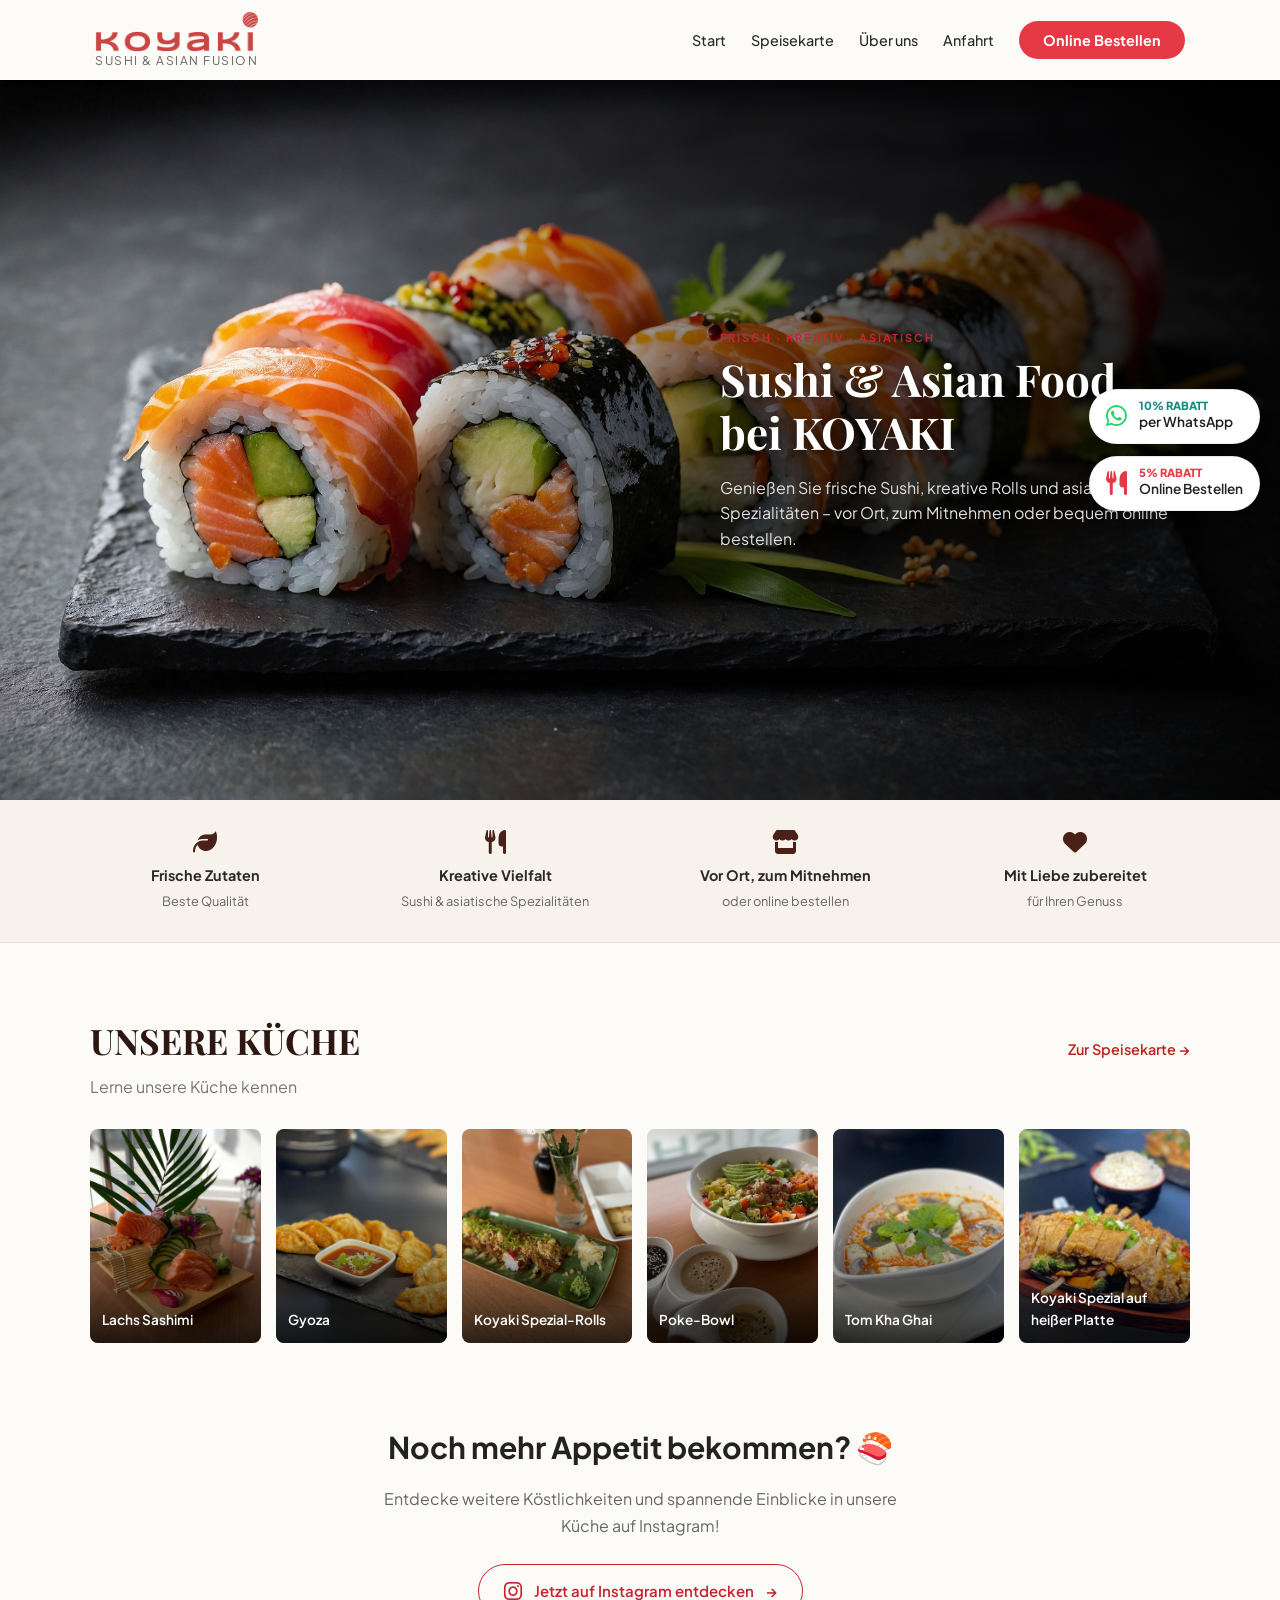
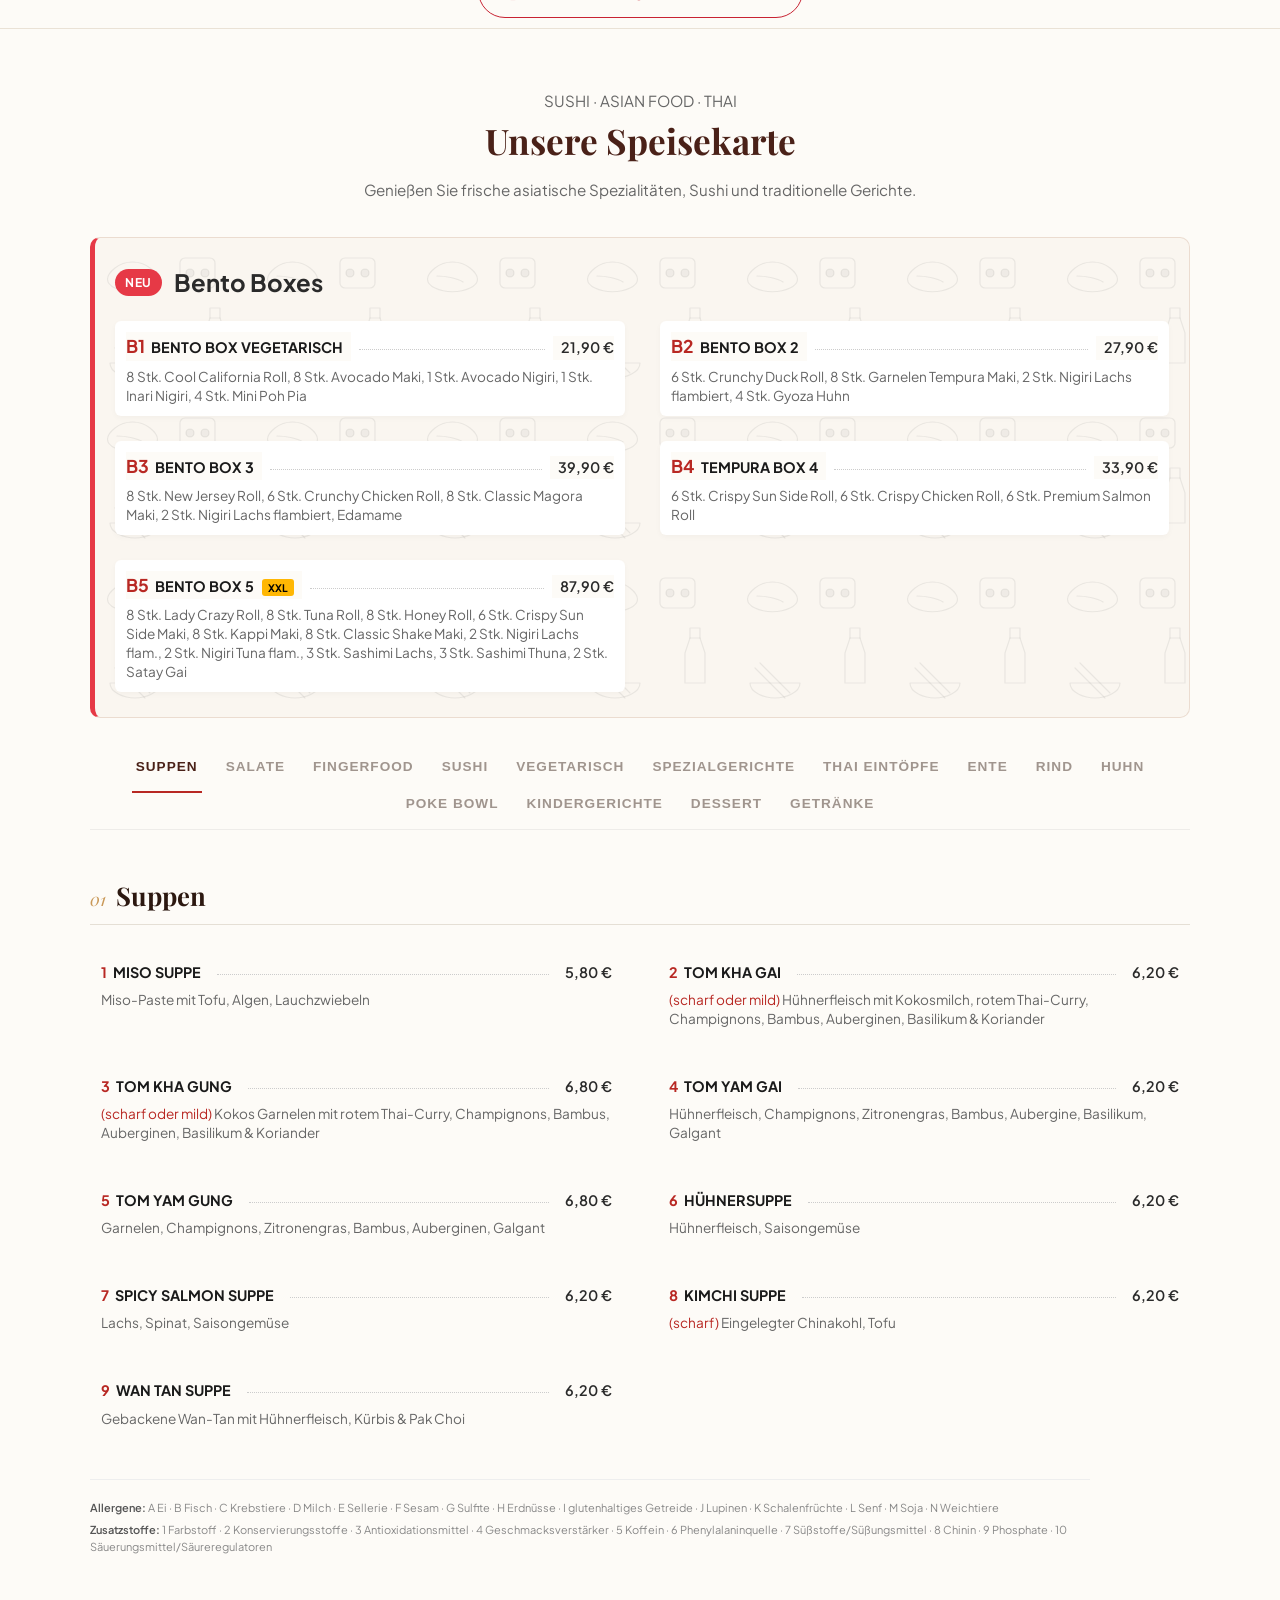
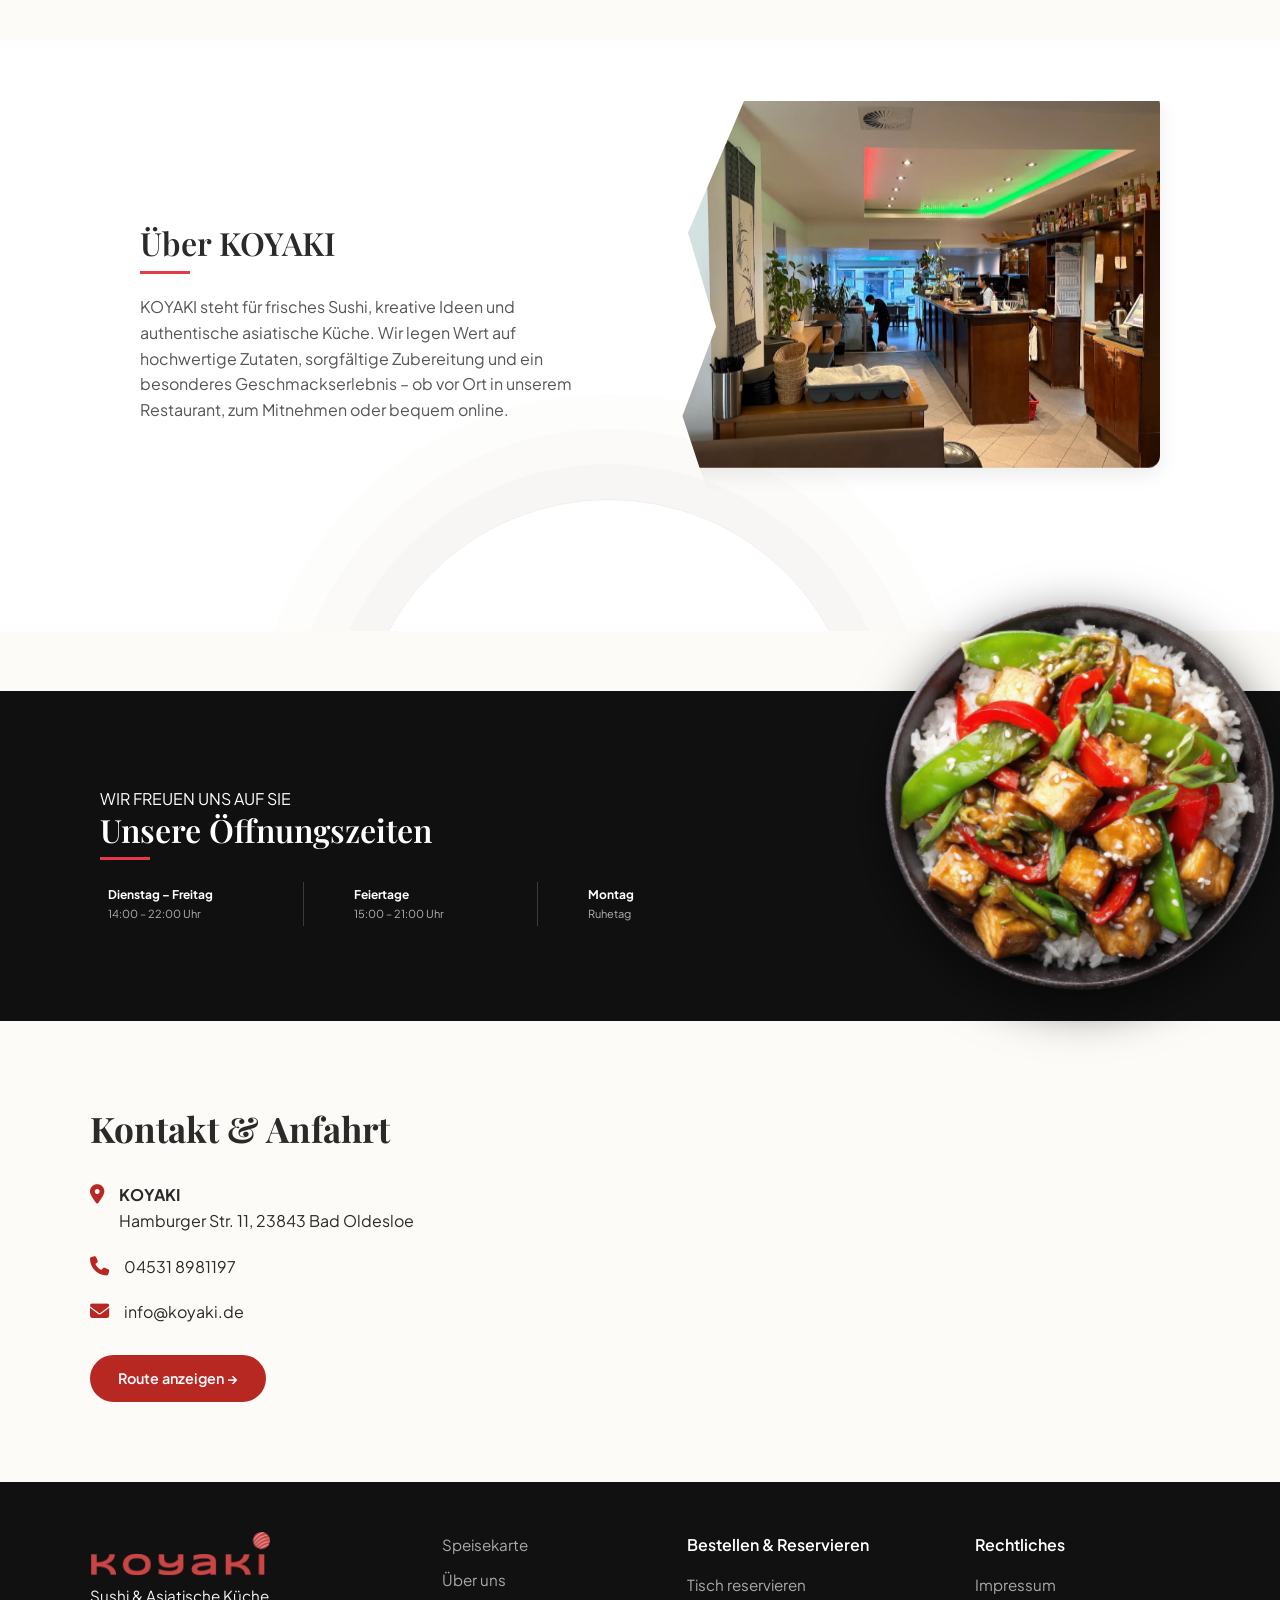
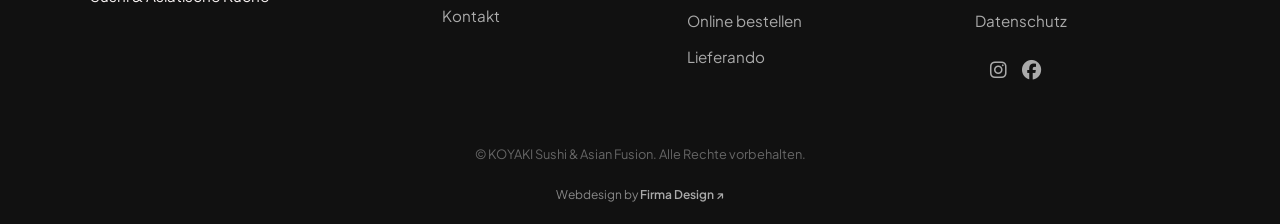
==== commit 40def3a8: "Update phone number in index.html" ====
--- a/index.html
+++ b/index.html
@@ -1101,7 +1101,7 @@
           </div>
           <div class="c-item">
             <i class="fa-solid fa-phone"></i>
-            <p>04531 678901</p>
+            <p>04531 8981197</p>
           </div>
           <div class="c-item">
             <i class="fa-solid fa-envelope"></i>
--- a/style.css
+++ b/style.css
@@ -161,7 +161,7 @@
       rgba(0, 0, 0, 0.45) 45%, 
       rgba(0, 0, 0, 0) 75%
     ), 
-    url('../images/delicious-japanese-sushi-rolls-restaurant.jpg') center/cover no-repeat;
+    url('images/delicious-japanese-sushi-rolls-restaurant.jpg') center/cover no-repeat;
   display: flex;
   align-items: center;
 }
@@ -3282,4 +3282,4 @@
 
 .footer-credit a:hover {
   color: #c82333;
-}+}
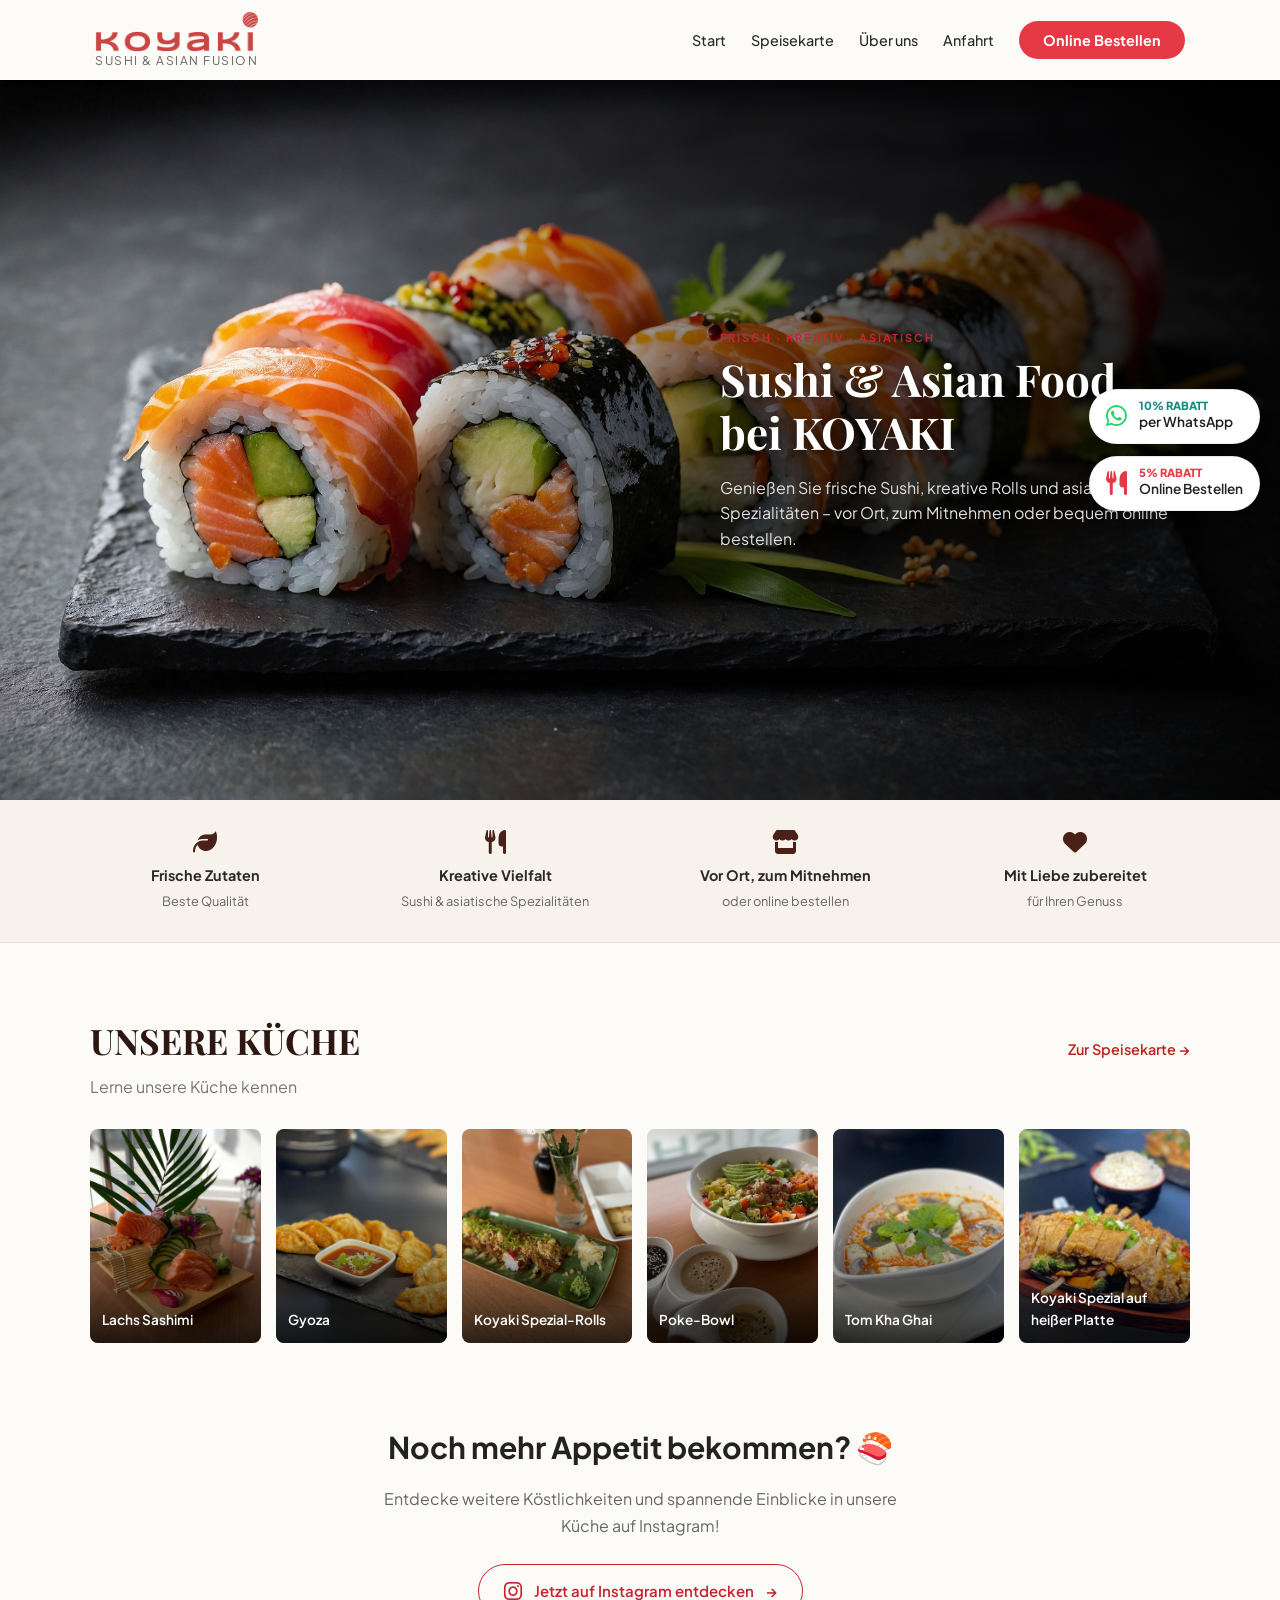
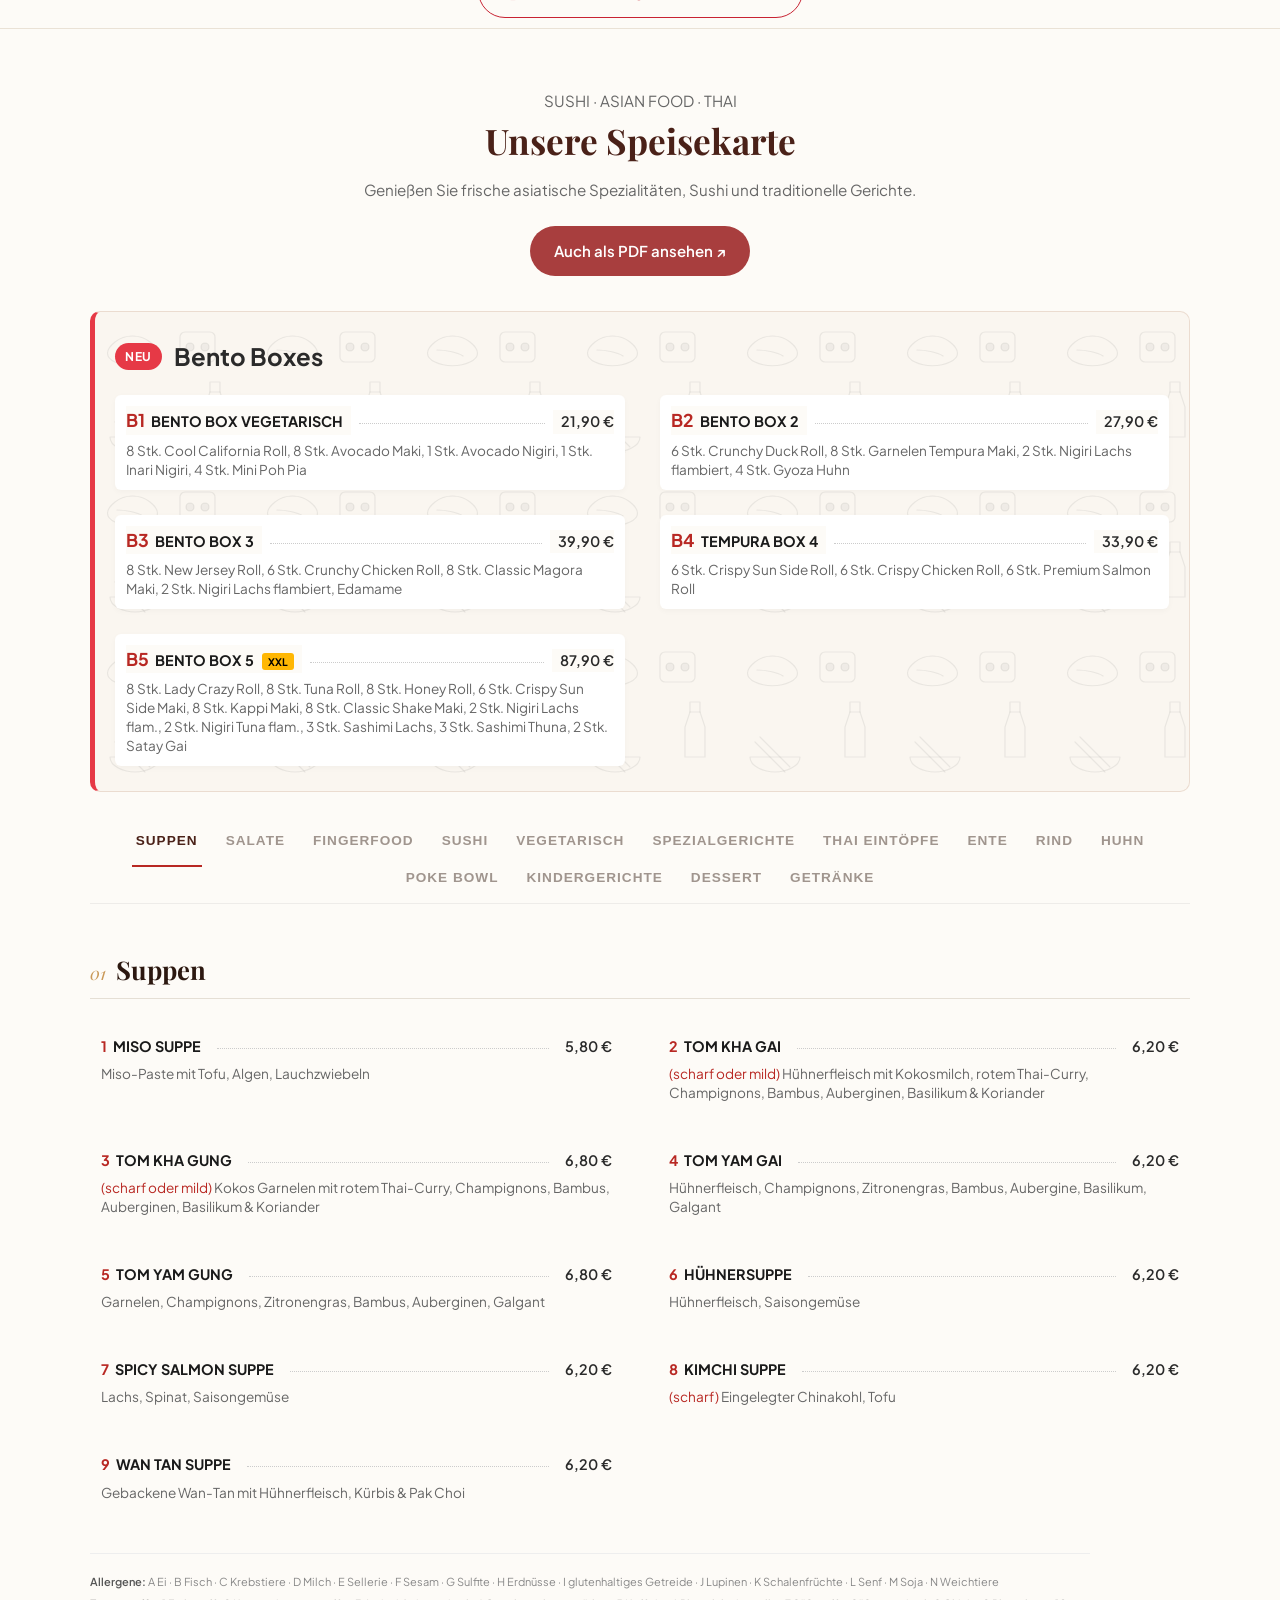
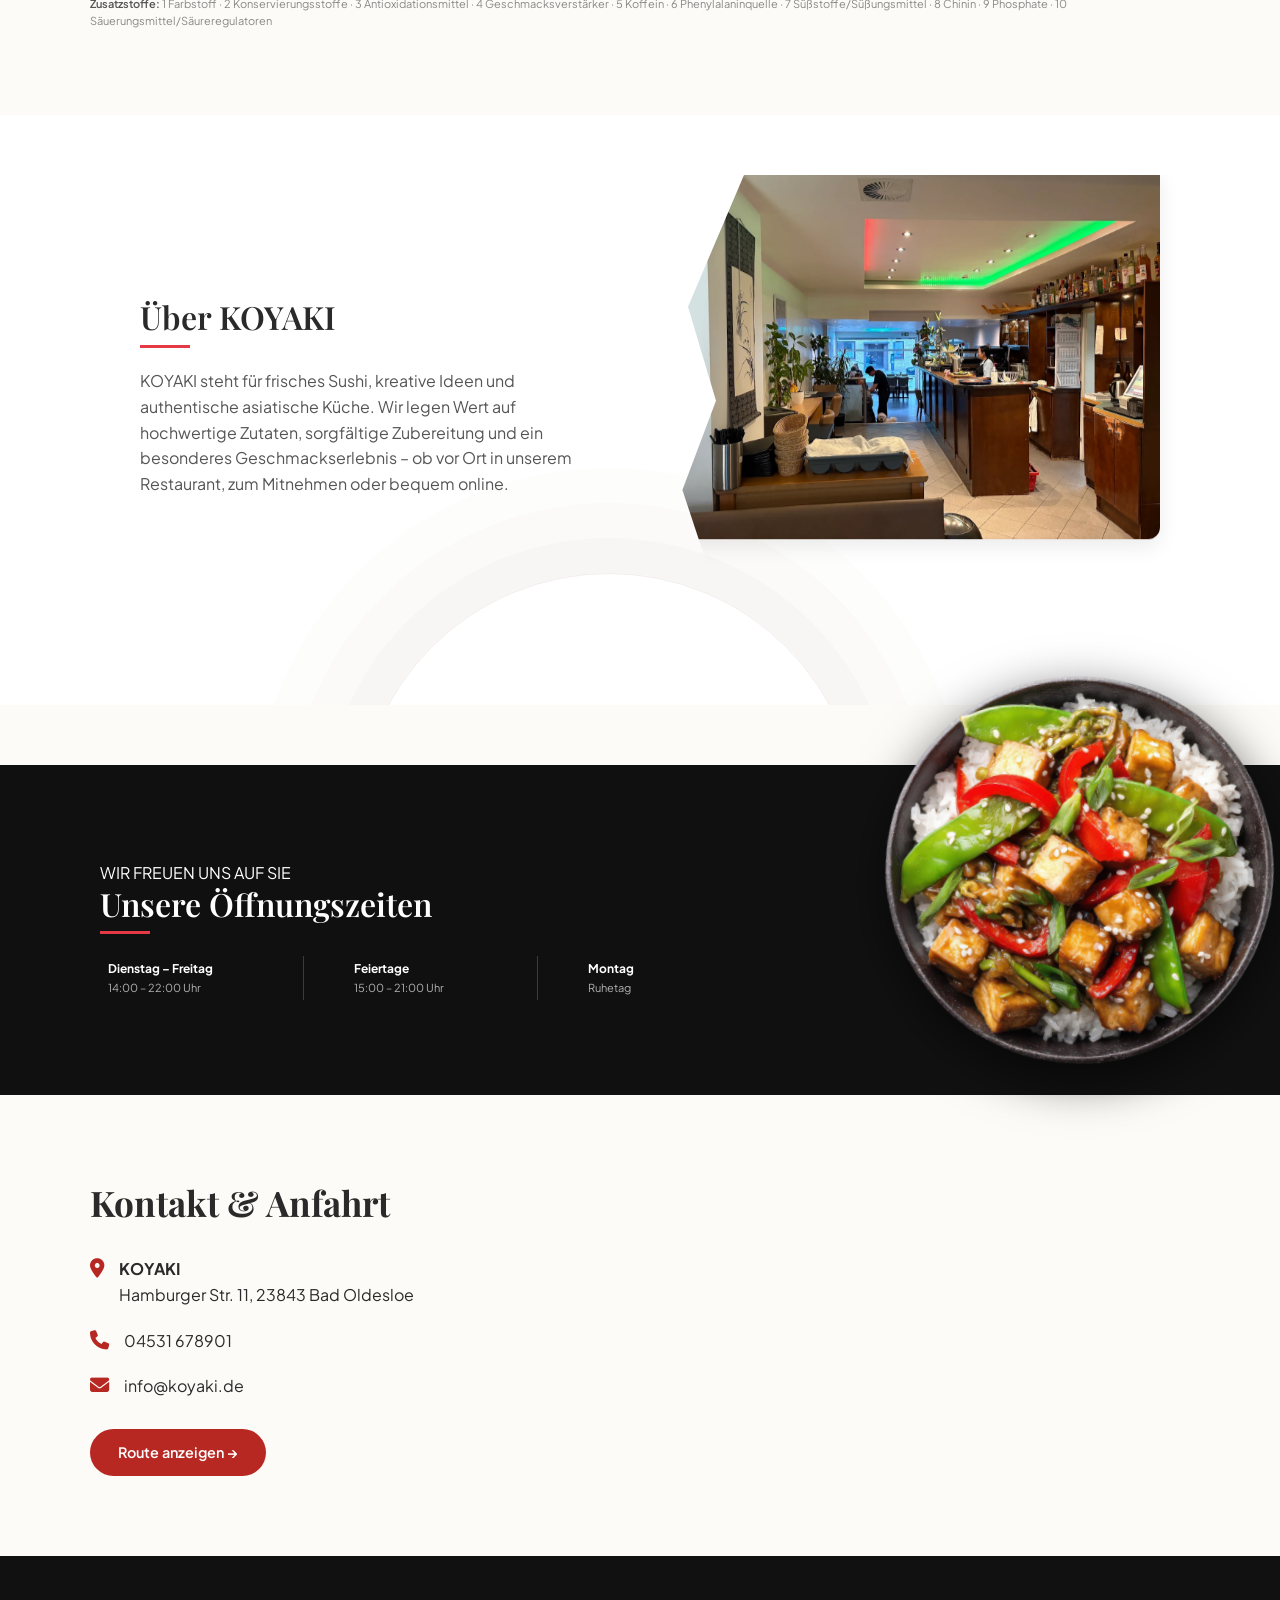
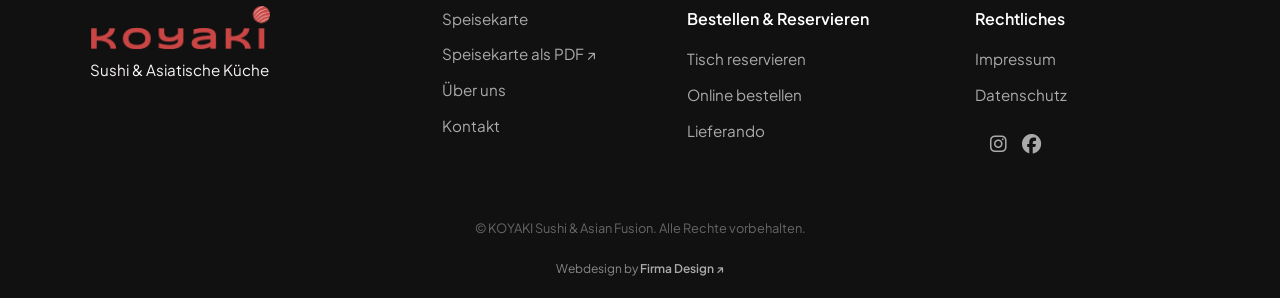
==== commit b51c3ba1: "PDF added and mobile rabatt optimiert" ====
--- a/index.html
+++ b/index.html
@@ -20,7 +20,6 @@
  <nav class="navbar">
   <div class="nav-container">
     <a href="#" class="logo">
-      <!-- Loqonuzun qovluqdakÄ± real yolunu yazÄ±n -->
       <img src="images/koyaki-logo.png" alt="Koyaki" class="logo-img">
       <span class="logo-subtitle">Sushi & Asian Fusion</span>
     </a>
@@ -160,11 +159,16 @@
         Genießen Sie frische asiatische Spezialitäten,
         Sushi und traditionelle Gerichte.
       </p>
-    </div>
-<!-- BENTO BOXES - AÃ‡IQ VÆ Ã–ZÆL BLOK -->
+
+       <a href="EMenu_Koyaki.pdf"
+         class="menu-pdf-btn"
+         target="_blank"
+         rel="noopener noreferrer">
+        Auch als PDF ansehen ↗
+      </a>
+    </div>
+
 <div class="bento-featured-section">
-
-  
   <div class="bento-header-title">
     <span class="badge-neu">NEU</span>
     <h3>Bento Boxes</h3>
@@ -1101,7 +1105,7 @@
           </div>
           <div class="c-item">
             <i class="fa-solid fa-phone"></i>
-            <p>04531 8981197</p>
+            <p>04531 678901</p>
           </div>
           <div class="c-item">
             <i class="fa-solid fa-envelope"></i>
@@ -1132,6 +1136,13 @@
     <div class="footer-col">
       <ul class="footer-list">
       <li><a href="#speisekarte">Speisekarte</a></li>
+      <li>
+      <a href="speisekarte.pdf"
+         target="_blank"
+         rel="noopener noreferrer">
+        Speisekarte als PDF ↗
+      </a>
+    </li>
 <li><a href="#uber-uns">Über uns</a></li>
 <li><a href="#kontakt">Kontakt</a></li>
       </ul>
--- a/style.css
+++ b/style.css
@@ -161,7 +161,7 @@
       rgba(0, 0, 0, 0.45) 45%, 
       rgba(0, 0, 0, 0) 75%
     ), 
-    url('images/delicious-japanese-sushi-rolls-restaurant.jpg') center/cover no-repeat;
+    url('/images/delicious-japanese-sushi-rolls-restaurant.jpg') center/cover no-repeat;
   display: flex;
   align-items: center;
 }
@@ -1731,26 +1731,24 @@
     }
 }
 
-/* SaÄŸ tÉ™rÉ™fÉ™ yapÄ±ÅŸÄ±q saxlayan konteyner */
 .sticky-discount-widget {
   position: fixed;
   right: 20px;
   top: 50%;
-  transform: translateY(-50%); /* Åžaquli olaraq mÉ™rkÉ™zlÉ™ÅŸdirir */
+  transform: translateY(-50%); 
   display: flex;
   flex-direction: column;
   gap: 12px;
-  z-index: 9999; /* HÉ™r ÅŸeyin üzÉ™rindÉ™ görünmÉ™si üÃ§ün */
-}
-
-/* KartlarÄ±n ümumi görünüÅŸü */
+  z-index: 9999; 
+}
+
 .discount-item {
   display: flex;
   align-items: center;
   gap: 12px;
   background-color: #ffffff;
   padding: 10px 16px;
-  border-radius: 50px; /* SÉ™liqÉ™li kapsul dizaynÄ± */
+  border-radius: 50px; 
   text-decoration: none;
   box-shadow: 0 4px 15px rgba(0, 0, 0, 0.15);
   transition: transform 0.3s ease, box-shadow 0.3s ease;
@@ -1758,11 +1756,10 @@
 }
 
 .discount-item:hover {
-  transform: translateX(-5px); /* ÜzÉ™rinÉ™ gÉ™lÉ™ndÉ™ bir az sola sürüÅŸür */
+  transform: translateX(-5px); 
   box-shadow: 0 6px 20px rgba(0, 0, 0, 0.25);
 }
 
-/* Ä°konlar */
 .discount-icon {
   font-size: 1.5rem;
   display: flex;
@@ -1773,7 +1770,6 @@
 .wa-item .discount-icon { color: #25D366; }
 .online-item .discount-icon { color: #e63946; }
 
-/* MÉ™tnlÉ™r */
 .discount-content {
   display: flex;
   flex-direction: column;
@@ -1796,17 +1792,19 @@
 }
 
 /* ==========================================
-   RESPONSIVE DESIGN (MOBÄ°L UYÄžUNLAÅžDIRMA)
+   RESPONSIVE DESIGN 
    ========================================== */
+
 @media (max-width: 768px) {
-  /* MobildÉ™ ekranÄ± tutmasÄ±n deyÉ™ aÅŸaÄŸÄ± yapÄ±ÅŸdÄ±rÄ±rÄ±q */
   .sticky-discount-widget {
     top: auto;
     bottom: 15px;
-    right: 15px;
+    right: 10px;
+    left: auto;
     transform: none;
-    flex-direction: row; /* MobildÉ™ yan-yana dururlar */
-    gap: 8px;
+    flex-direction: column;
+    align-items: flex-end;
+    gap: 6px;
   }
 
   .discount-item {
@@ -1814,7 +1812,7 @@
   }
 
   .discount-text {
-    display: none; /* MobildÉ™ Ã§ox yer tutmasÄ±n deyÉ™ yalnÄ±z 10% Rabatt ikonu qalÄ±r */
+    display: none; 
   }
 }
 
@@ -1823,13 +1821,11 @@
 ========================================================= */
 @media (max-width: 768px) {
 
-  /* 1. Üfüqi sürüÅŸmÉ™nin (horizontal scroll) qarÅŸÄ±sÄ±nÄ± almaq */
   html, body {
     overflow-x: hidden;
     max-width: 100%;
   }
 
-  /* 2. Header & Loqo tÉ™nzimlÉ™mÉ™si */
   .nav-container {
     padding: 10px 15px;
   }
@@ -1842,12 +1838,10 @@
     font-size: 9px;
   }
 
-  /* Naviqasiya linklÉ™rini gizlÉ™tmÉ™k (Burger menyu É™lavÉ™ etdikdÉ™ JS ilÉ™ idarÉ™ olunacaq) */
   .nav-links {
     display: none;
   }
 
-  /* 3. Hero bölmÉ™si */
   .hero {
     height: auto;
     min-height: 420px;
@@ -1868,13 +1862,11 @@
     font-size: 28px;
   }
 
-  /* 4. Ä°konlar zolaÄŸÄ±nÄ± 2x2 Grid-É™ salmaq */
   .features-container {
     grid-template-columns: repeat(2, 1fr) !important;
     gap: 15px;
   }
 
-  /* 5. Unsere Highlights kateqoriyalarÄ±nÄ± saÄŸa-sola sürüÅŸÉ™n etmÉ™k */
   .highlights-grid {
     display: flex !important;
     overflow-x: auto;
@@ -1889,7 +1881,6 @@
     scroll-snap-align: start;
   }
 
-  /* 6. Menyu SiyahÄ±sÄ±nÄ± (Speisekarte) 1 sütuna salmaq */
   .speisekarte .menu-grid {
     grid-template-columns: 1fr !important;
     gap: 15px;
@@ -1899,7 +1890,6 @@
     font-size: 0.85rem;
   }
 
-  /* 7. EkranÄ± örtÉ™n sabit (Sticky) Rabatt DüymÉ™lÉ™rini alt tÉ™rÉ™fÉ™ yÄ±ÄŸcam yerlÉ™ÅŸdirmÉ™k */
   .sticky-discount-widget,
   [class*="rabatt"],
   div:has(> .btn-primary) {
@@ -1928,7 +1918,6 @@
 ========================================================= */
 @media (max-width: 768px) {
 
-  /* 1. HEADER-Ä° MOBÄ°LDÆ GÃ–RÜNÆN VÆ SÆLÄ°QÆLÄ° ETMÆK */
   .navbar {
     display: block !important;
     position: relative;
@@ -1949,7 +1938,6 @@
     width: auto !important;
   }
 
-  /* Hamburger Menyu DüymÉ™si (Görünür etmÉ™k üÃ§ün) */
   .mobile-menu-btn {
     display: block !important;
     font-size: 24px;
@@ -1959,7 +1947,6 @@
     cursor: pointer;
   }
 
-  /* Nav linklÉ™ri mobildÉ™ gizlÉ™dilir, JS ilÉ™ burgerÉ™ basanda aÃ§Ä±lÄ±r */
   .nav-links {
     display: none; 
     flex-direction: column;
@@ -1973,7 +1960,7 @@
     display: flex !important;
   }
 
-  /* 2. KONTAKT & ANFAHRT HÄ°SSÆSÄ°NÄ° DÜZÆLTMÆK */
+  /* 2. KONTAKT & ANFAHRT */
   .contact-section {
     padding: 40px 0 !important;
   }
@@ -1994,7 +1981,6 @@
     font-size: 0.9rem;
   }
 
-  /* XÉ™ritÉ™ (Map) vÉ™ ya ÅžÉ™kil Ã§É™rÃ§ivÉ™sini sÄ±xÄ±lmaqdan xilas etmÉ™k */
   .contact-container > div,
   .contact-map,
   .contact-image {
@@ -2014,7 +2000,6 @@
 ========================================================= */
 @media screen and (max-width: 768px) {
 
-  /* 1. EkranÄ±n saÄŸa-sola tullanmasÄ±nÄ± tam dayandÄ±rmaq */
   html, body {
     overflow-x: hidden !important;
     width: 100% !important;
@@ -3224,7 +3209,6 @@
 }
 
 
-/* MENYU ALT BÖLMƏ BAŞLIQLARI */
 
 .menu-subtitle {
   display: block;
@@ -3283,3 +3267,148 @@
 .footer-credit a:hover {
   color: #c82333;
 }
+
+
+.menu-pdf-btn {
+  display: inline-flex;
+  align-items: center;
+  justify-content: center;
+  gap: 10px;
+  margin-top: 24px;
+  padding: 13px 24px;
+  background: #a83e3e;
+  color: #ffffff;
+  border-radius: 30px;
+  text-decoration: none;
+  font-size: 15px;
+  font-weight: 600;
+  transition: background 0.3s ease;
+}
+
+.menu-pdf-btn:hover {
+  background: #54291f;
+  color: #ffffff;
+}
+
+@media (max-width: 768px) {
+  .menu-pdf-btn {
+    font-size: 14px;
+    padding: 11px 18px;
+  }
+}
+
+@media (max-width: 768px) {
+  .sticky-discount-widget {
+    position: fixed;
+    top: auto;
+    bottom: 15px;
+    right: 10px;
+    left: auto;
+    width: max-content;
+    max-width: calc(100vw - 20px);
+    transform: none;
+    display: flex;
+    flex-direction: column;
+    align-items: flex-end;
+    gap: 6px;
+  }
+
+  .sticky-discount-widget .discount-item {
+    width: auto;
+    min-width: 0;
+    padding: 7px 10px;
+    gap: 6px;
+    border-radius: 25px;
+  }
+
+  .sticky-discount-widget .discount-icon {
+    font-size: 15px;
+  }
+
+  .sticky-discount-widget .discount-badge {
+    font-size: 10px;
+  }
+
+  .sticky-discount-widget .discount-text {
+    display: none;
+  }
+}
+
+/* Footer görünəndə hər iki düyməni gizlət */
+.sticky-discount-widget.hide-on-footer {
+  opacity: 0;
+  visibility: hidden;
+  pointer-events: none;
+}
+
+
+/* Rabatt düymələri – mobil ölçülər */
+@media (max-width: 768px) {
+
+  .sticky-discount-widget {
+    right: 8px;
+    left: auto;
+    width: max-content;
+    max-width: calc(100vw - 16px);
+    align-items: flex-end;
+    gap: 5px;
+  }
+
+  .sticky-discount-widget .discount-item {
+    width: auto;
+    min-width: 0;
+    padding: 5px 9px;
+    gap: 5px;
+    border-radius: 20px;
+  }
+
+  .sticky-discount-widget .discount-icon {
+    font-size: 13px;
+  }
+
+  .sticky-discount-widget .discount-badge {
+    font-size: 10px;
+    line-height: 1;
+  }
+
+  .sticky-discount-widget .discount-text {
+    display: none;
+  }
+}
+
+
+@media (max-width: 768px) {
+
+  .sticky-discount-widget .discount-item {
+    width: 145px !important;
+    min-width: 0 !important;
+    height: 38px !important;
+    min-height: 0 !important;
+    box-sizing: border-box;
+    padding: 4px 9px !important;
+    gap: 7px;
+    border-radius: 22px;
+  }
+
+  .sticky-discount-widget .discount-icon {
+    font-size: 15px !important;
+    flex-shrink: 0;
+  }
+
+  .sticky-discount-widget .discount-badge {
+    font-size: 10px !important;
+    line-height: 1.1;
+    white-space: nowrap;
+  }
+
+  .sticky-discount-widget .discount-content {
+    flex: 0 1 auto;
+  }
+
+  .sticky-discount-widget {
+    gap: 6px;
+    right: 10px;
+    left: auto;
+    width: max-content;
+  }
+}
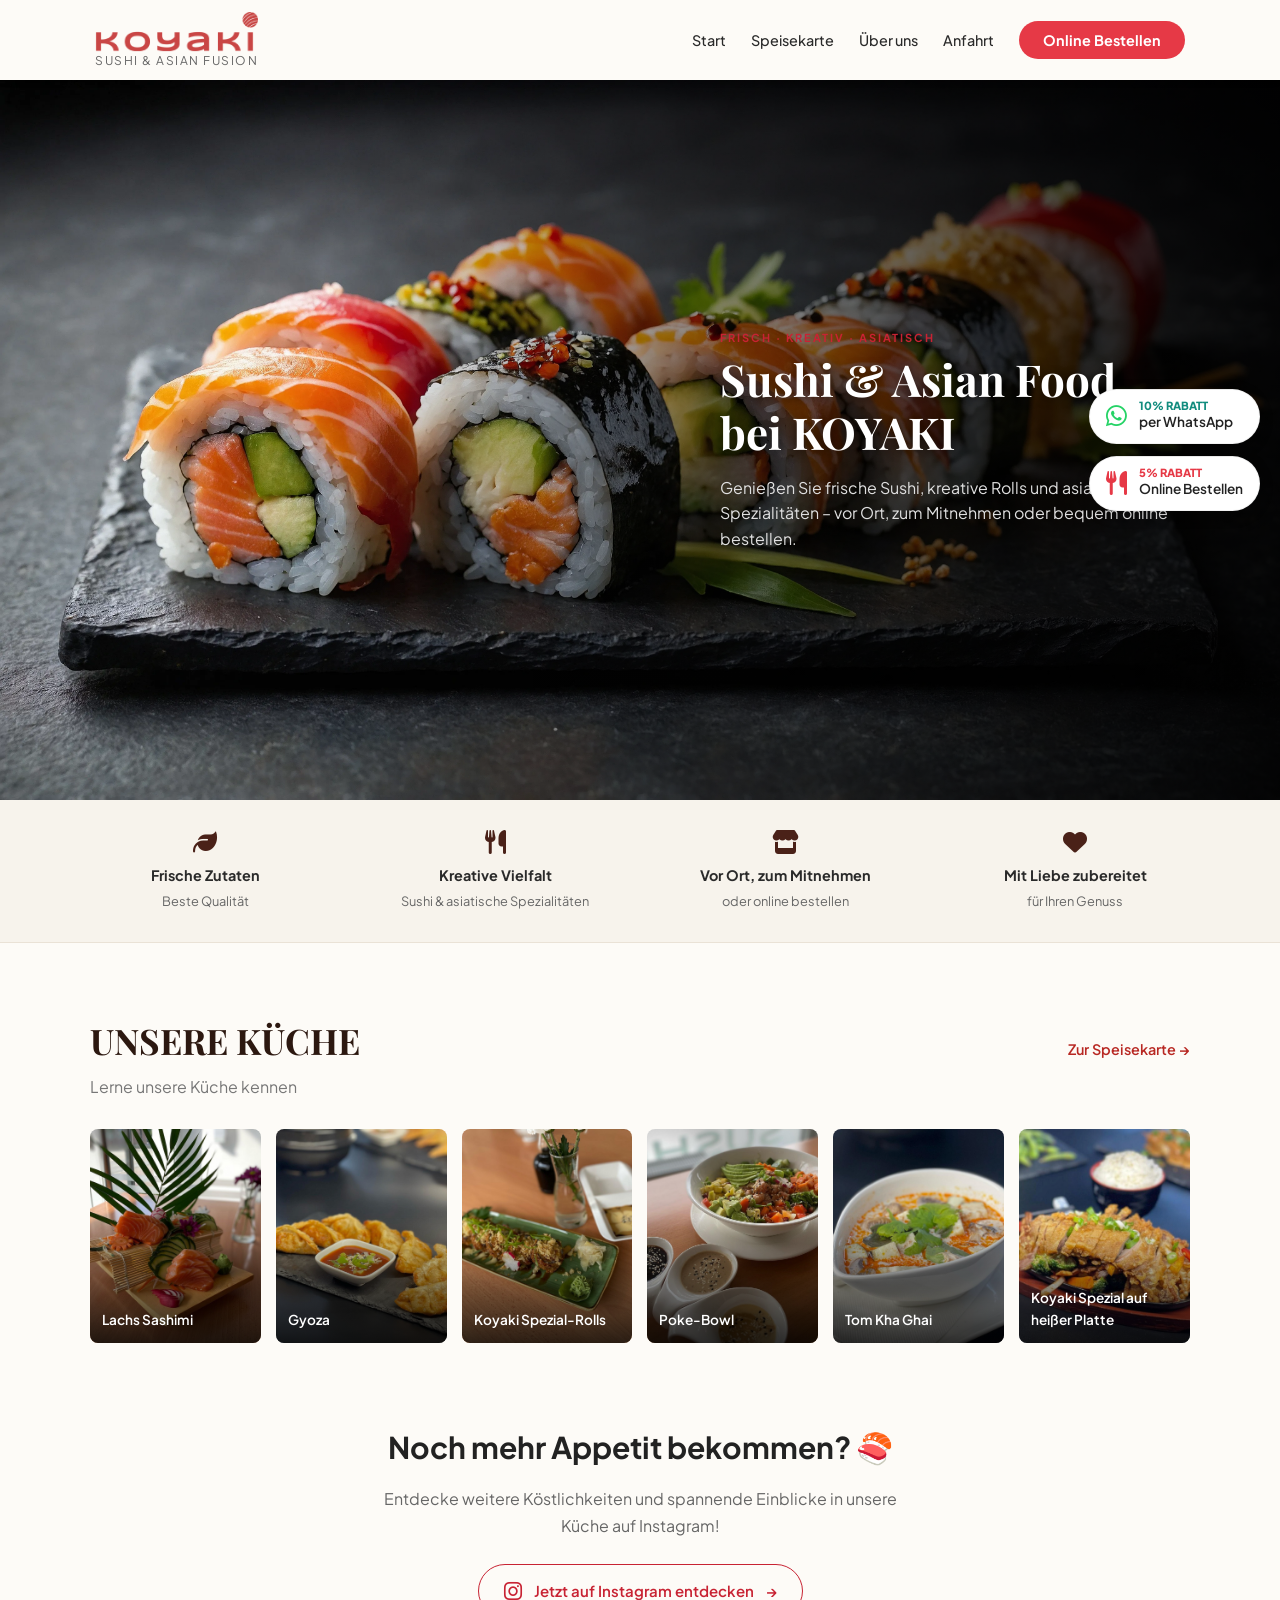
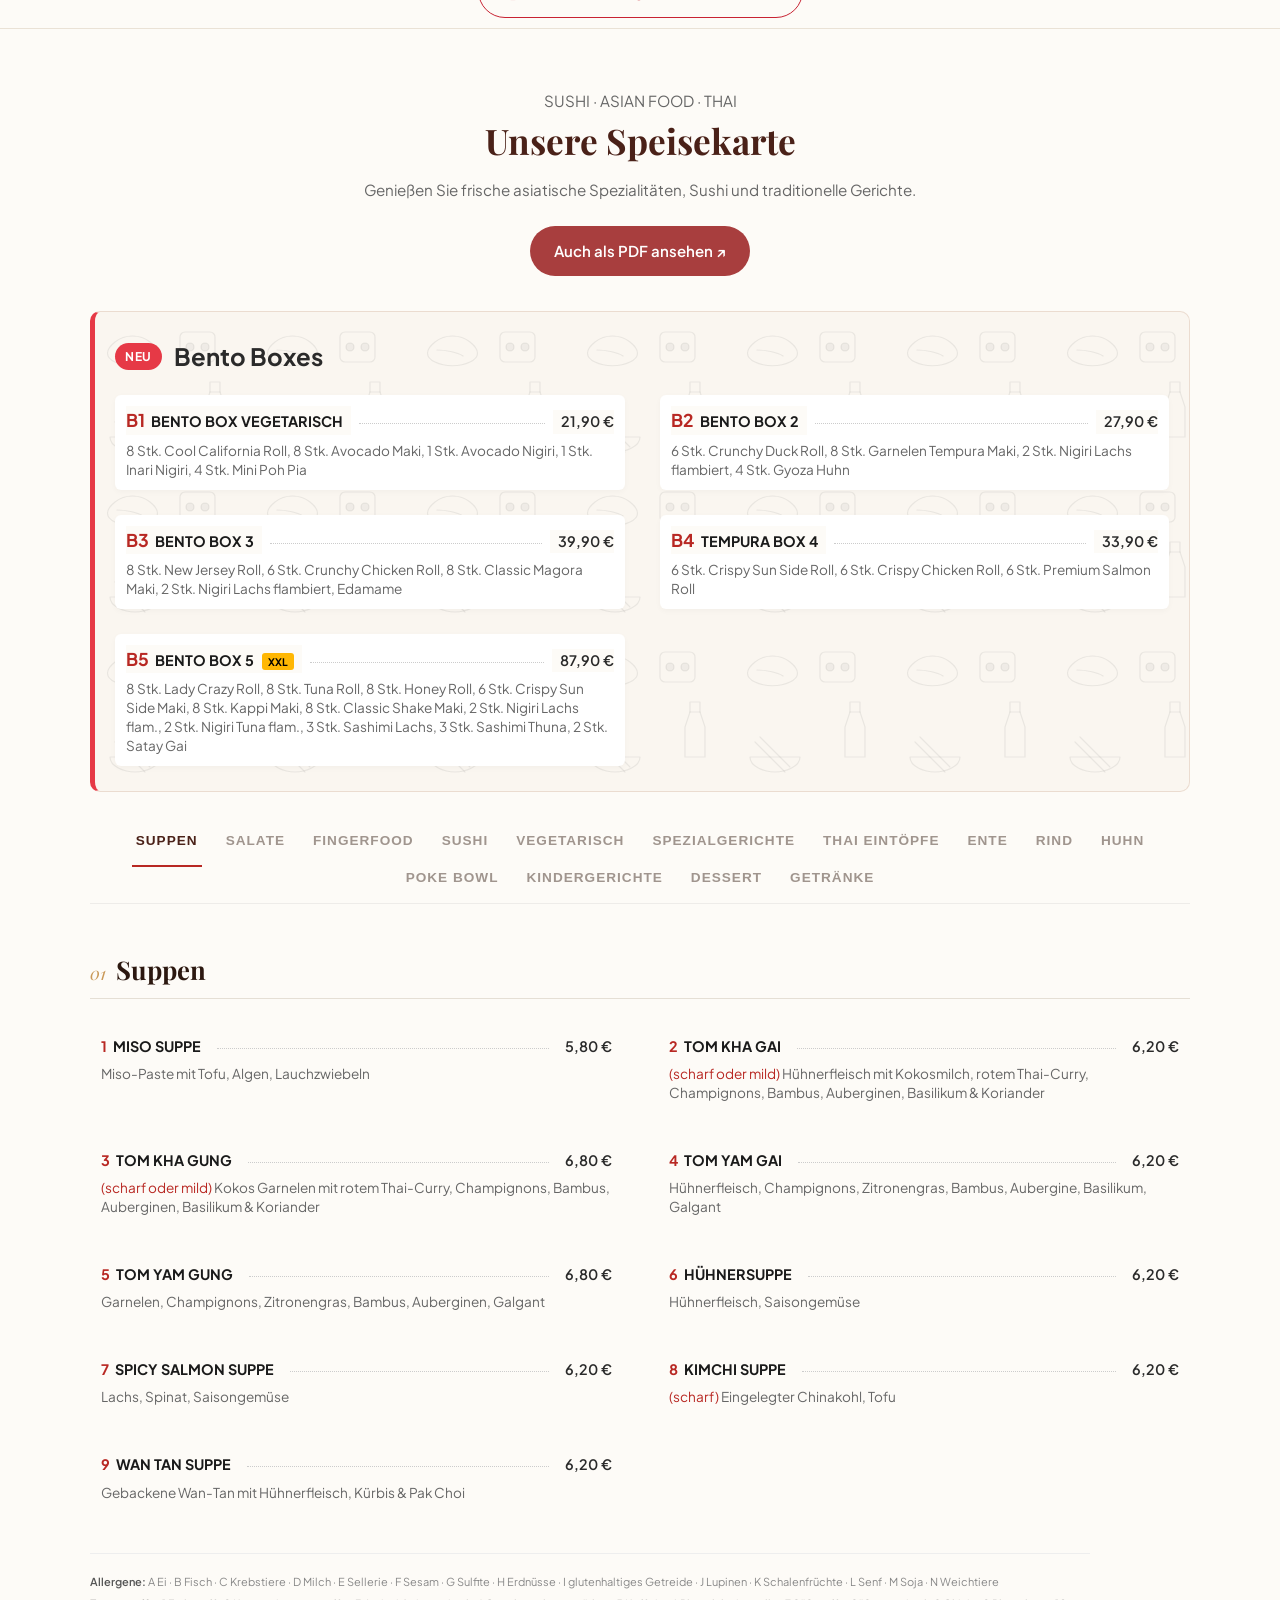
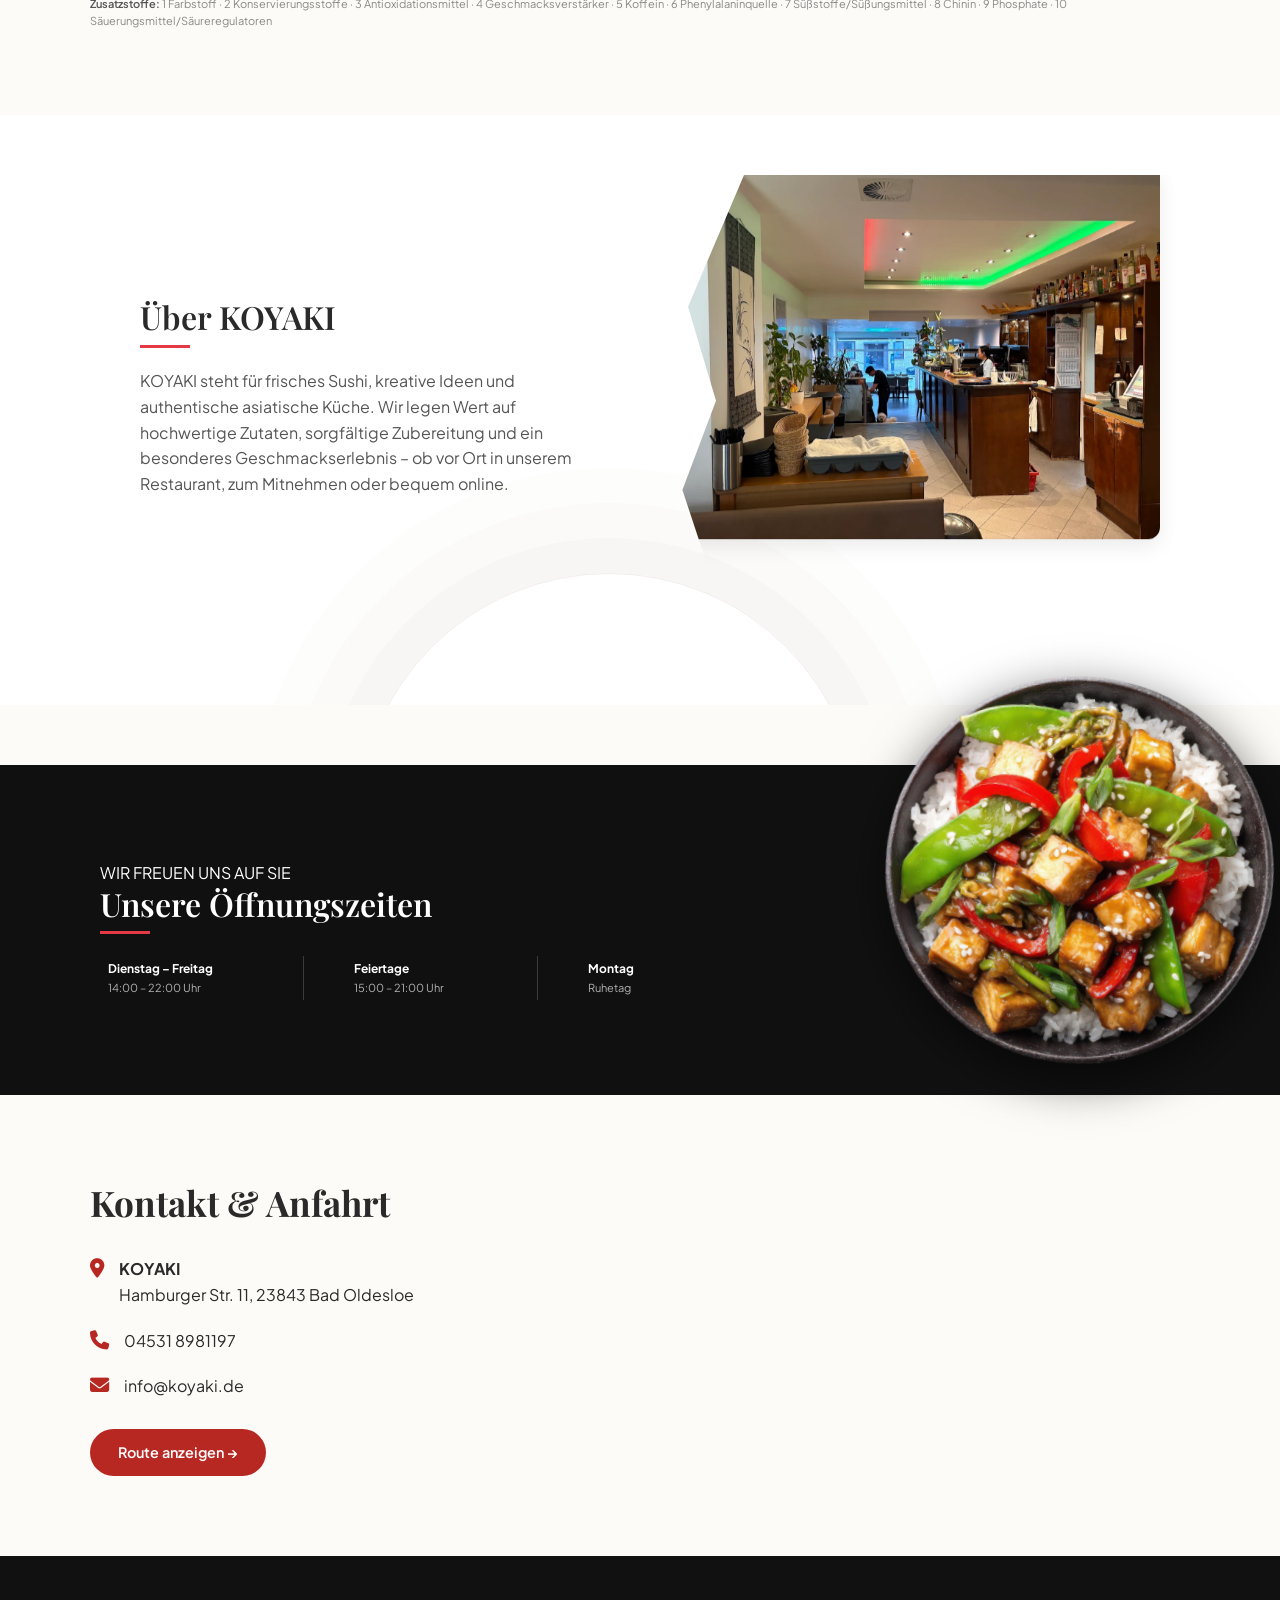
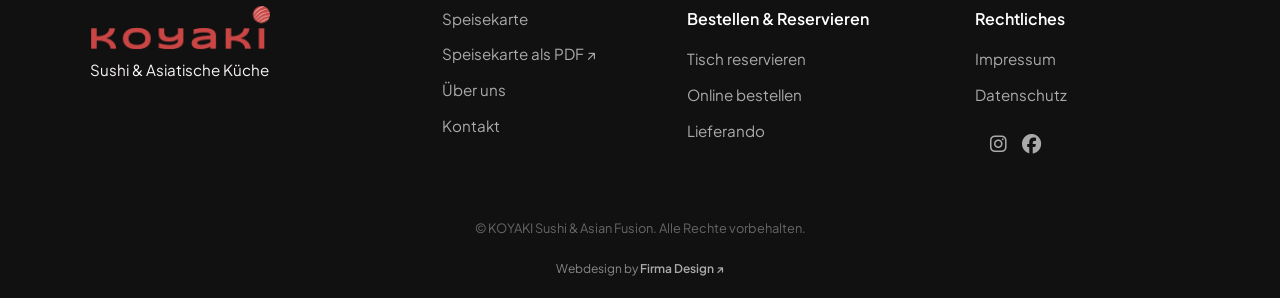
==== commit 3b0b4909: "Merge remote-tracking branch 'origin/main'" ====
--- a/index.html
+++ b/index.html
@@ -1105,7 +1105,7 @@
           </div>
           <div class="c-item">
             <i class="fa-solid fa-phone"></i>
-            <p>04531 678901</p>
+            <p>04531 8981197</p>
           </div>
           <div class="c-item">
             <i class="fa-solid fa-envelope"></i>
--- a/style.css
+++ b/style.css
@@ -161,12 +161,11 @@
       rgba(0, 0, 0, 0.45) 45%, 
       rgba(0, 0, 0, 0) 75%
     ), 
-    url('/images/delicious-japanese-sushi-rolls-restaurant.jpg') center/cover no-repeat;
+    url('/images/delicious-japanese-sushi-rolls-restaurant.webp') center/cover no-repeat;
   display: flex;
   align-items: center;
 }
 
-/* Konteyner - MÉ™tni SAÄžA sÄ±xÄ±r */
 .hero-container {
   width: 100%;
   max-width: 1200px;
@@ -202,14 +201,12 @@
   text-shadow: 0 2px 10px rgba(0, 0, 0, 0.5);
 }
 
-/* AÃ§Ä±qlama MÉ™tni */
 .hero-content p {
   font-size: 16px;
   line-height: 1.6;
   color: #e0e0e0;
 }
 
-/* HÆRÆKÆTLÄ° ÆLAVÆ (Fade-in AnimasiyasÄ±) */
 @keyframes fadeInRight {
   from {
     opacity: 0;
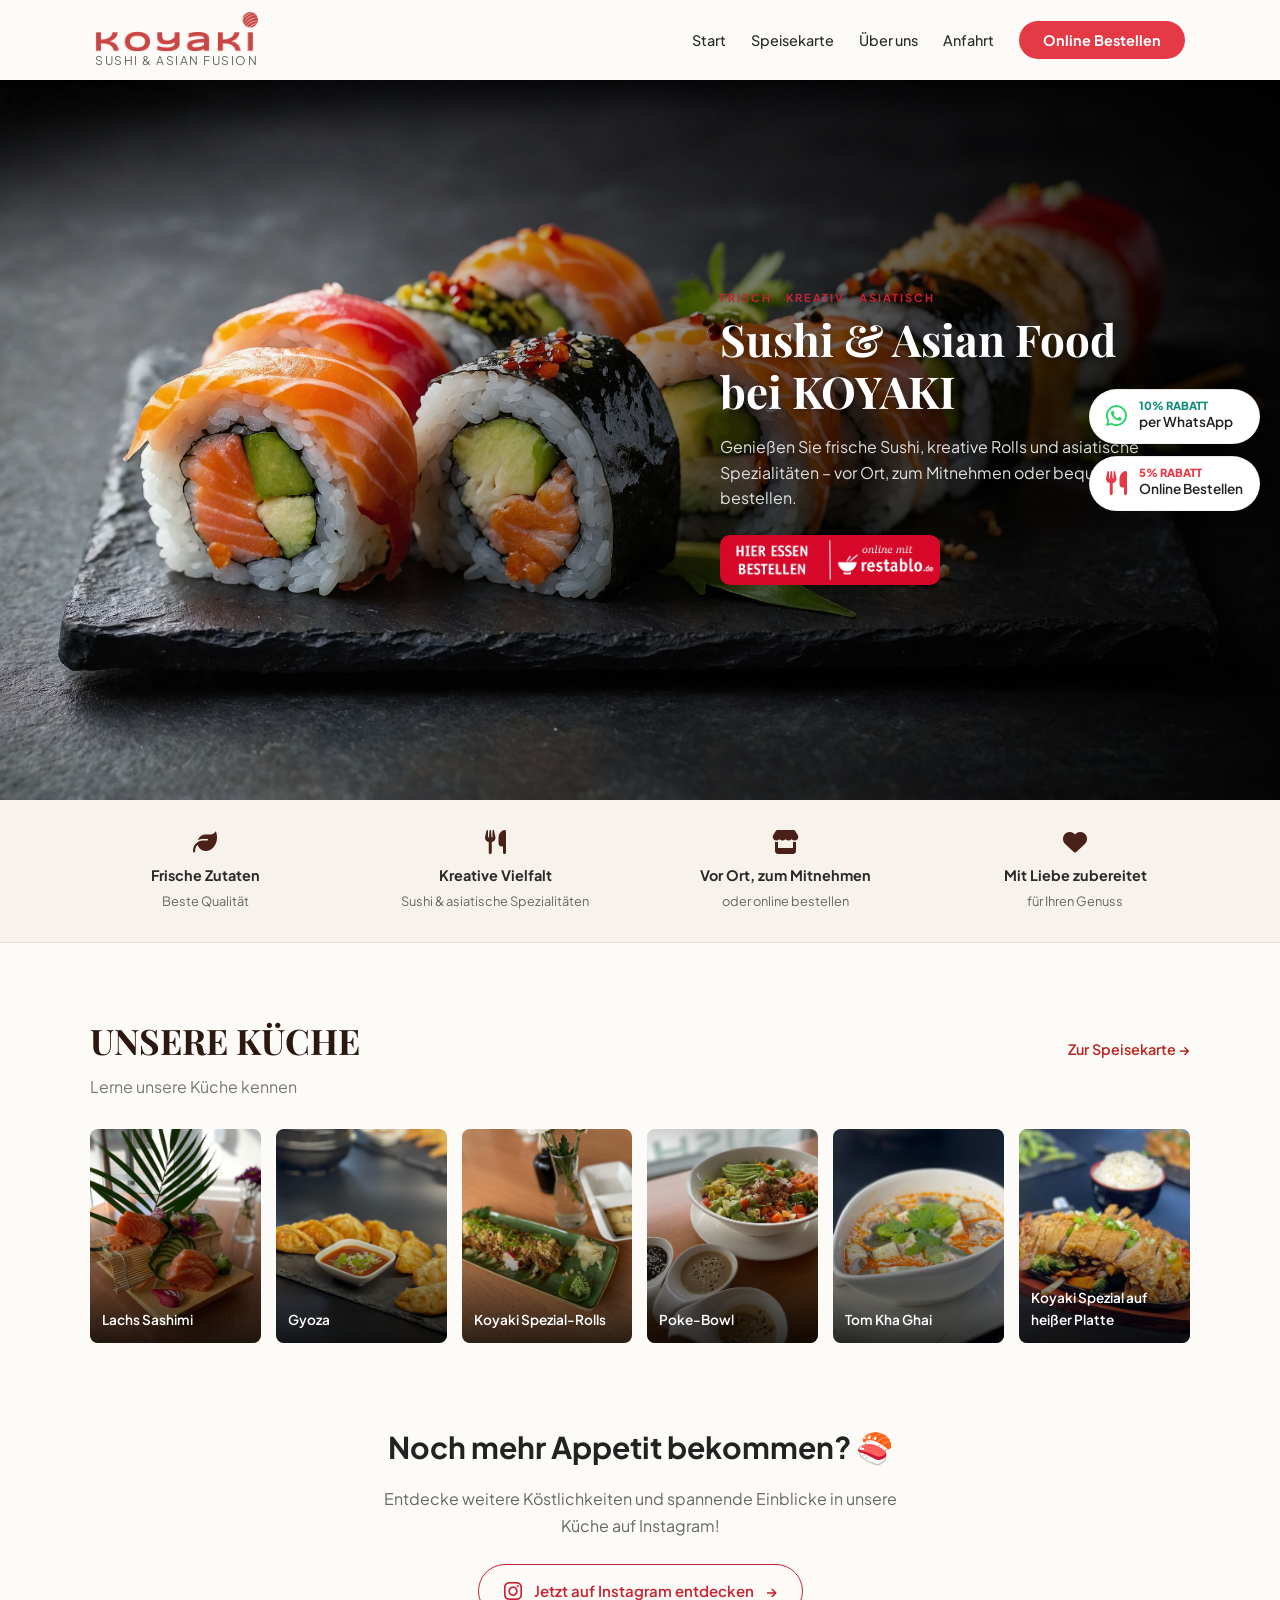
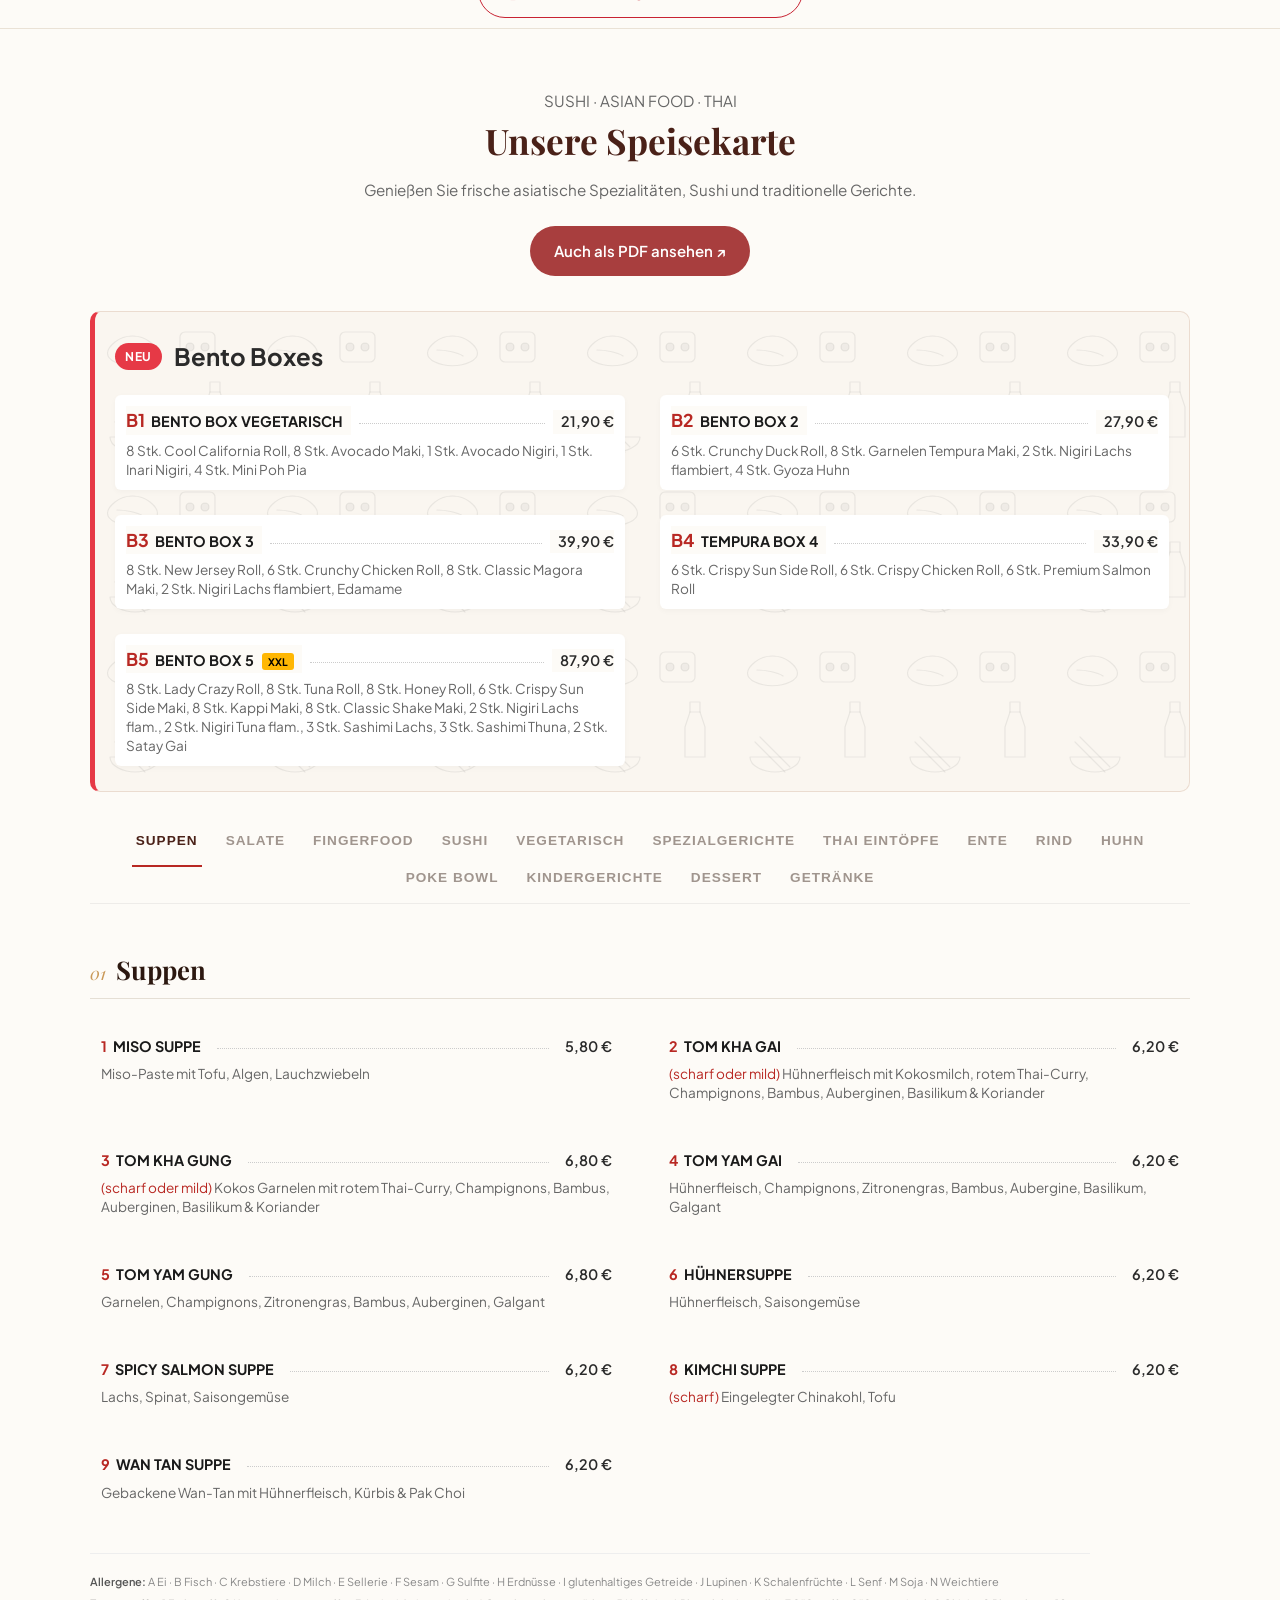
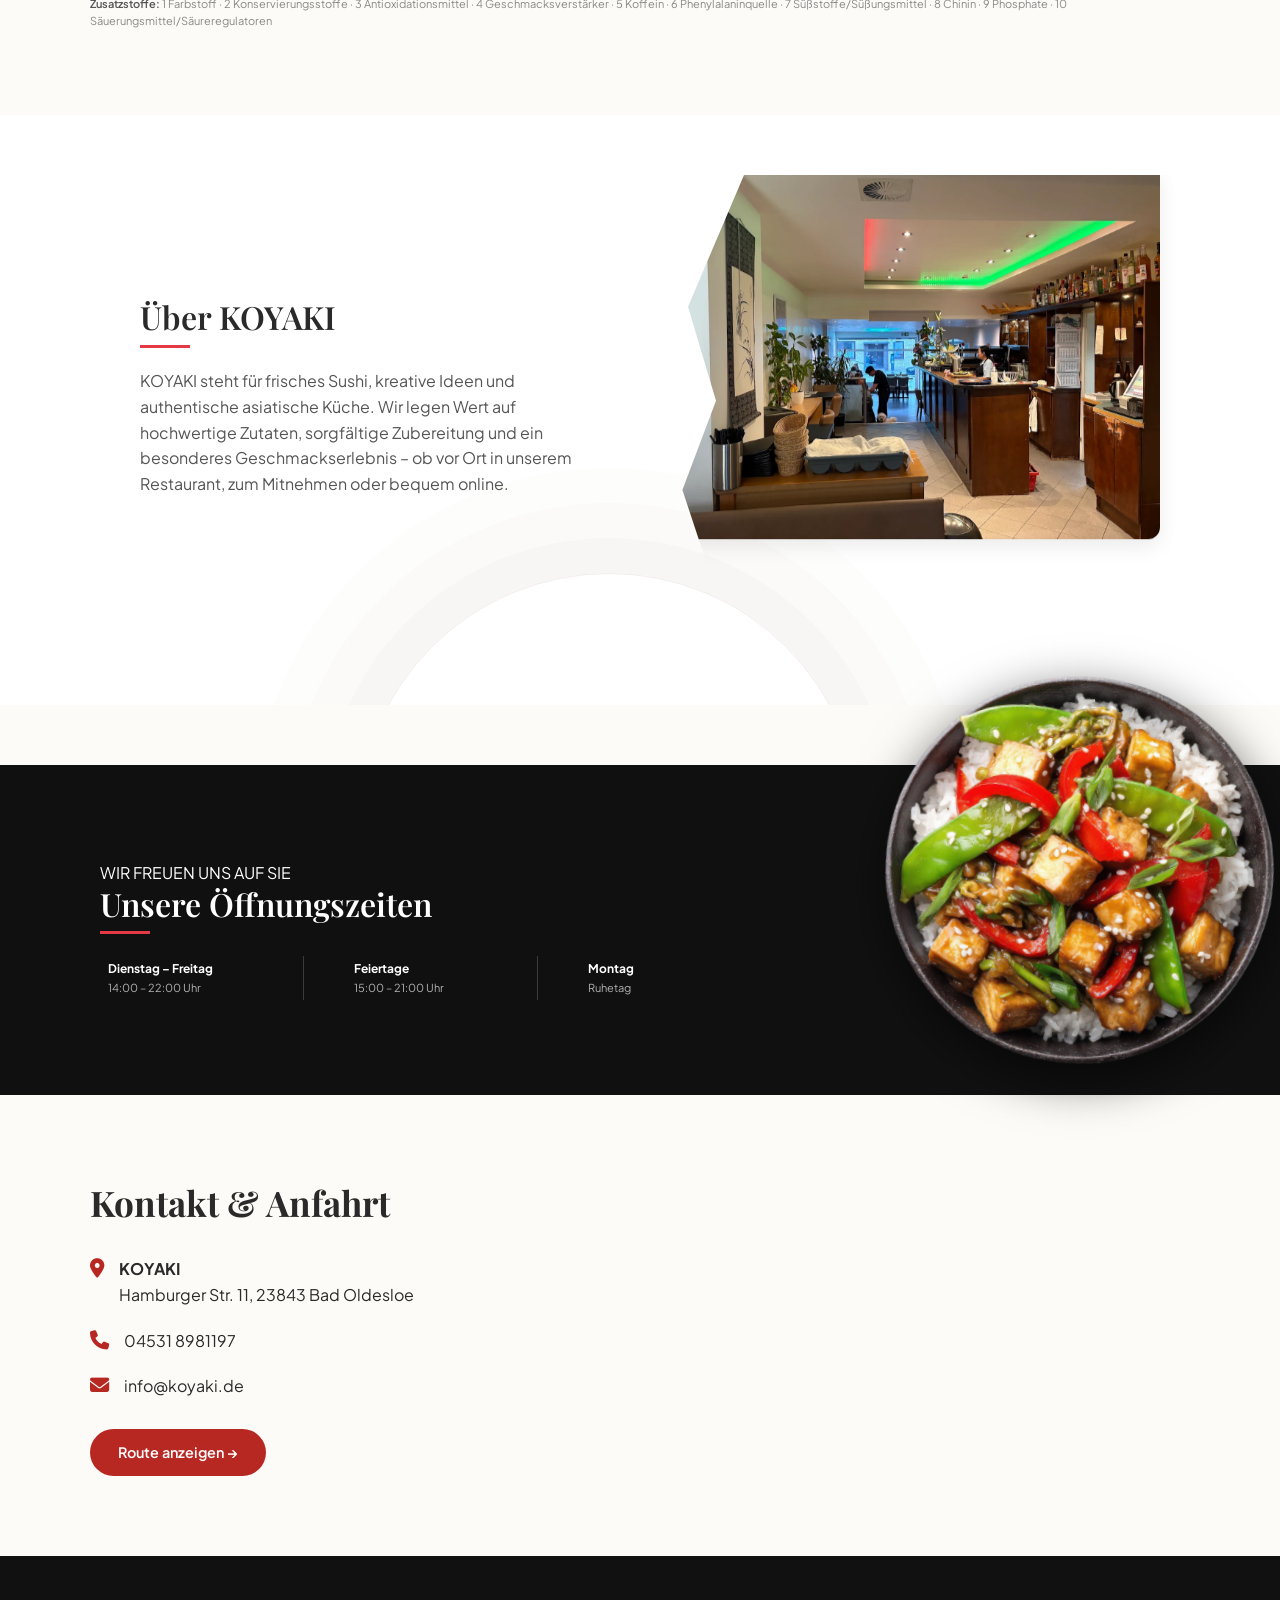
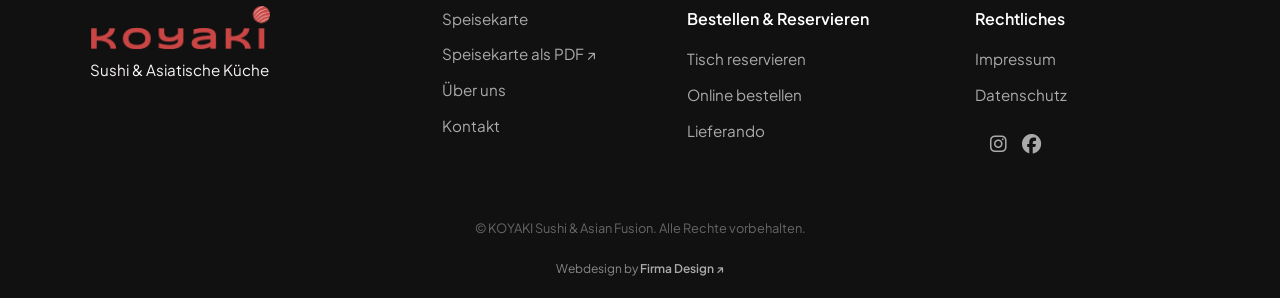
==== commit 4f7e002c: "restablo added" ====
--- a/index.html
+++ b/index.html
@@ -13,6 +13,11 @@
   
   <!-- CSS -->
   <link rel="stylesheet" href="style.css">
+
+  <link rel="preload"
+      as="image"
+      href="/images/delicious-japanese-sushi-rolls-restaurant.webp"
+      fetchpriority="high">
 </head>
 <body>
 
@@ -33,8 +38,8 @@
     <div class="nav-links" id="navLinks">
       <a href="#start">Start</a>
       <a href="#speisekarte">Speisekarte</a>
-      <a href="#about">Über uns</a>
-      <a href="#contact">Anfahrt</a>
+      <a href="#uber-uns">Über uns</a>
+      <a href="#kontakt">Anfahrt</a>
 
       <a href="https://koyaki.order-smart.de" class="nav-btn-online">
     Online Bestellen
@@ -53,6 +58,13 @@
       <span class="sub-title">FRISCH · KREATIV · ASIATISCH</span>
       <h1>Sushi & Asian Food <br>bei KOYAKI</h1>
       <p>Genießen Sie frische Sushi, kreative Rolls und asiatische Spezialitäten – vor Ort, zum Mitnehmen oder bequem online bestellen.</p>
+    <a href="https://www.koyaki-bestellen.de"
+         target="_blank"
+         rel="noopener noreferrer"
+         class="restablo-btn">
+        <img src="images/Restablo_Bestellung.png"
+             alt="Hier Essen bestellen – Restablo">
+      </a>    
     </div>
   </div>
 </section>
--- a/style.css
+++ b/style.css
@@ -172,27 +172,26 @@
   margin: 0 auto;
   padding: 0 40px;
   display: flex;
-  justify-content: flex-end; /* MÉ™tni saÄŸa Ã§É™kir */
-}
-
-/* SaÄŸdakÄ± MÉ™tn Bloku */
+  justify-content: flex-end; 
+}
+
+
 .hero-content {
   max-width: 480px;
   text-align: left;
   color: #ffffff;
 }
 
-/* KiÃ§ik üst baÅŸlÄ±q */
+
 .sub-title {
   font-size: 13px;
   letter-spacing: 3px;
-  color: #f9f5f3; /* QÄ±zÄ±lÄ±/narÄ±ncÄ± ton */
+  color: #f9f5f3; 
   font-weight: 600;
   display: block;
   margin-bottom: 12px;
 }
 
-/* Æsas BaÅŸlÄ±q */
 .hero-content h1 {
   font-size: 44px;
   font-family: 'Playfair Display', serif;
@@ -3409,3 +3408,30 @@
     width: max-content;
   }
 }
+
+
+.restablo-btn {
+  display: inline-block;
+  width: 220px;
+  max-width: 100%;
+  margin-top: 24px;
+  transition: transform 0.2s ease;
+}
+
+.restablo-btn img {
+  display: block;
+  width: 100%;
+  height: auto;
+  border-radius: 10px;
+}
+
+.restablo-btn:hover {
+  transform: scale(1.04);
+}
+
+@media (max-width: 768px) {
+  .restablo-btn {
+    width: 190px;
+    margin-top: 18px;
+  }
+}
